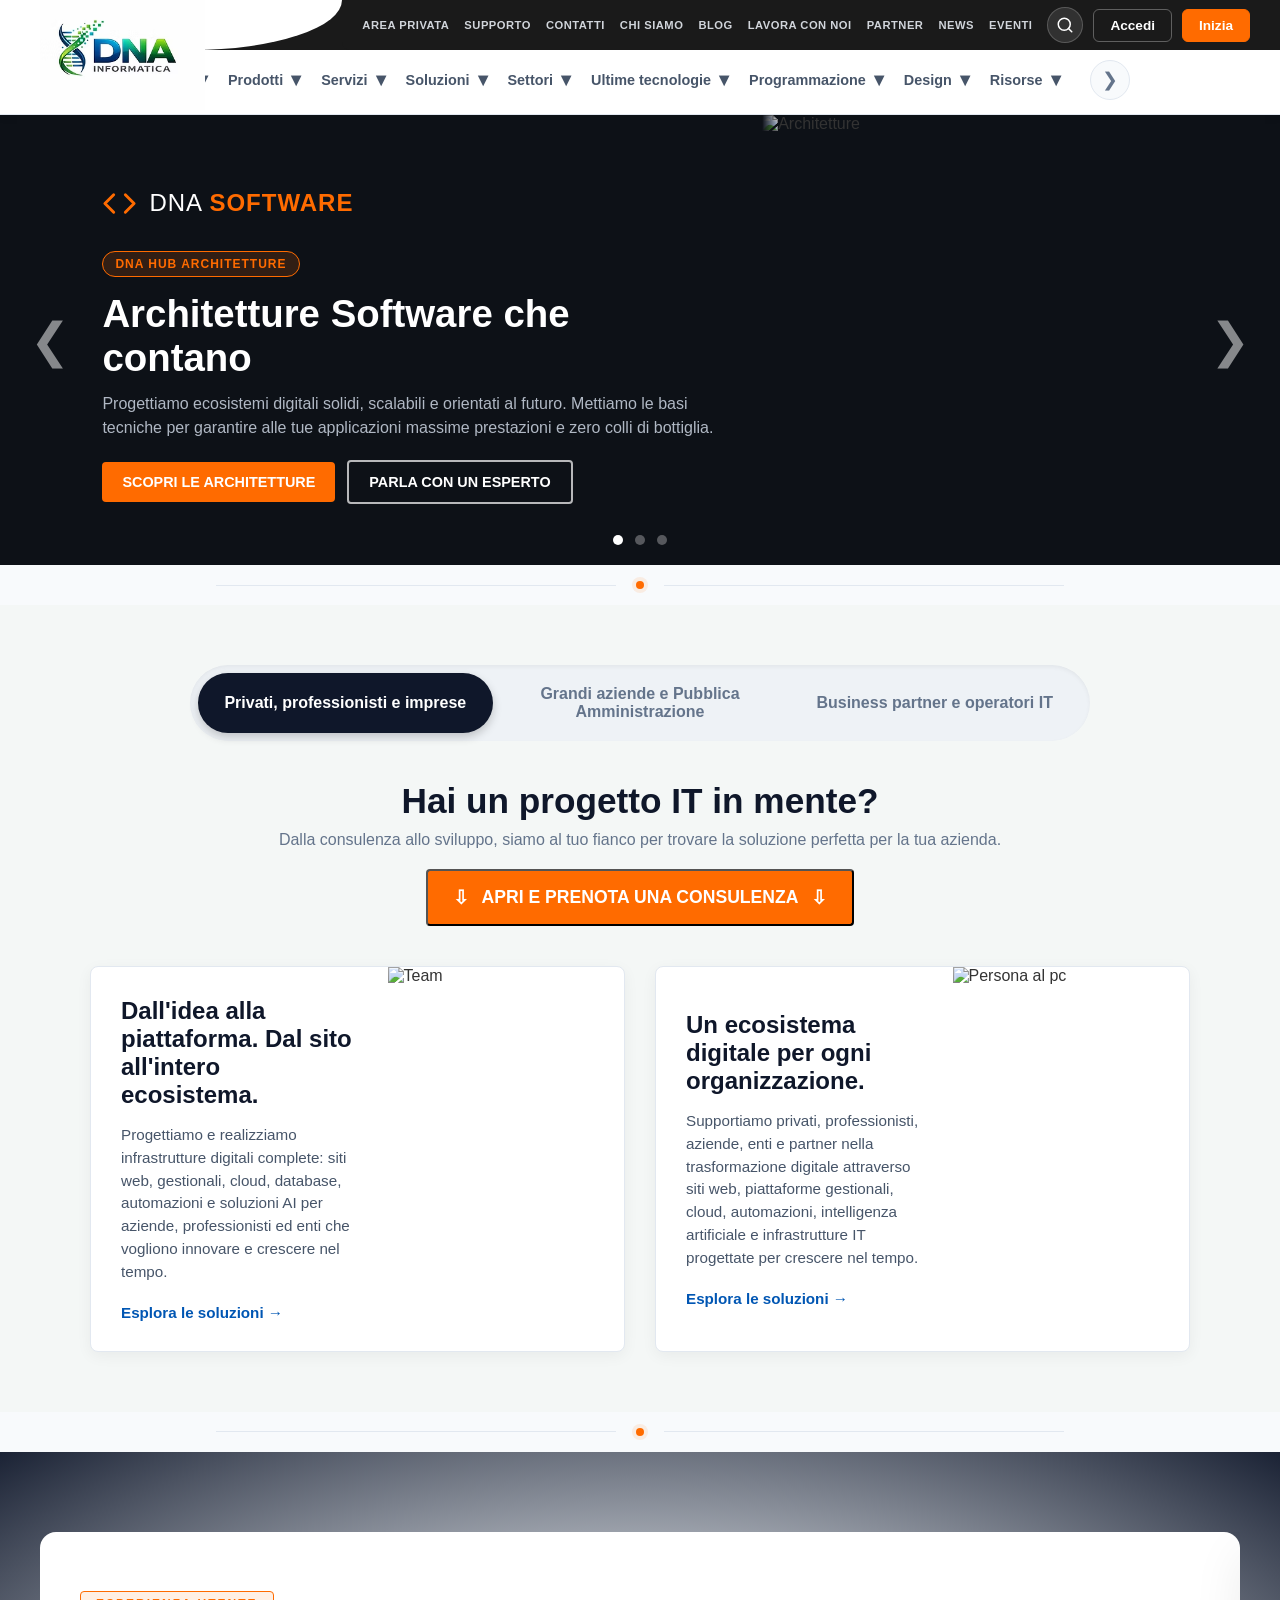
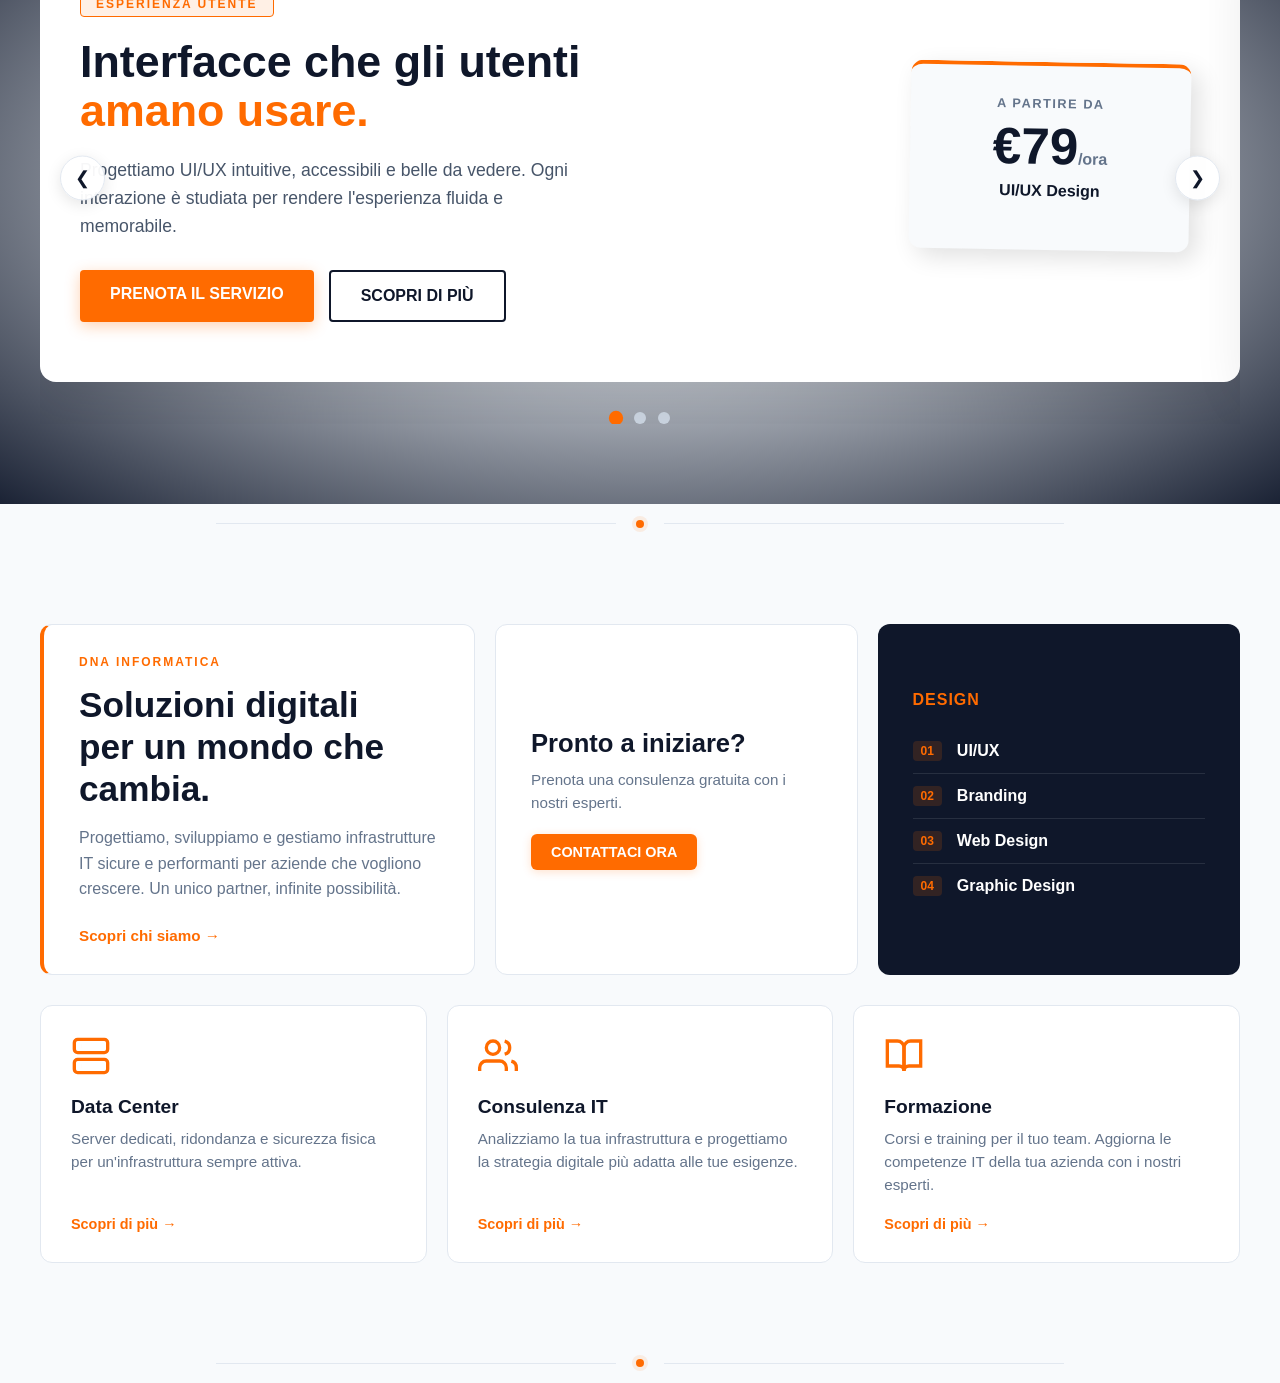
==== index.html @ 9e6d24a2 "Banner slider responsive: layout desktop e mobile ottimizzati" ====
<!DOCTYPE html>
<html lang="it">
<head>
    <meta charset="UTF-8">
    <meta name="viewport" content="width=device-width, initial-scale=1.0">
    <title>DNA Informatica</title>
    <link rel="stylesheet" href="css/style.css?v=230">
<link rel="stylesheet" href="css/menu.css?v=230">
</head>
<body>

    <!-- Qui verrà inserito il menu da menu.html -->
    <div id="header-placeholder"></div>

    <!-- HERO SLIDER -->
    <section class="hero-slider">
        <div class="slide active">
            <div class="slide-content">
                <div class="slide-brand">
                    <svg class="brand-icon" viewBox="0 0 24 24" fill="none" stroke="currentColor" stroke-width="2" stroke-linecap="round" stroke-linejoin="round">
                        <polyline points="16 18 22 12 16 6"></polyline>
                        <polyline points="8 6 2 12 8 18"></polyline>
                    </svg>
                    <span class="brand-text">DNA <strong>SOFTWARE</strong></span>
                </div>
                <span class="slide-badge">DNA Hub Architetture</span>
                <h2>Architetture Software che contano</h2>
                <p>Progettiamo ecosistemi digitali solidi, scalabili e orientati al futuro. Mettiamo le basi tecniche per garantire alle tue applicazioni massime prestazioni e zero colli di bottiglia.</p>
                <div class="hero-buttons">
                    <a href="#" class="btn-aruba">SCOPRI LE ARCHITETTURE</a>
                    <a href="#" class="btn-outline">PARLA CON UN ESPERTO</a>
                </div>
            </div>
            <div class="slide-image">
                <img src="https://cdn.pixabay.com/photo/2023/09/28/07/25/technology-8280864_1280.jpg" alt="Architetture">
            </div>
        </div>

        <div class="slide">
            <div class="slide-content">
                <div class="slide-brand">
                    <svg class="brand-icon" viewBox="0 0 24 24" fill="none" stroke="currentColor" stroke-width="2" stroke-linecap="round" stroke-linejoin="round">
                        <circle cx="12" cy="12" r="10"></circle>
                        <line x1="2" y1="12" x2="22" y2="12"></line>
                        <path d="M12 2a15.3 15.3 0 0 1 4 10 15.3 15.3 0 0 1-4 10 15.3 15.3 0 0 1-4-10 15.3 15.3 0 0 1 4-10z"></path>
                    </svg>
                    <span class="brand-text">DNA <strong>WEB</strong></span>
                </div>
                <span class="slide-badge">Piattaforme</span>
                <h2>Piattaforme che si distinguono</h2>
                <p>Non creiamo solo software, creiamo esperienze. Sviluppiamo piattaforme personalizzate, sicure e intuitive che si distinguono dalla concorrenza e accelerano il tuo business.</p>
                <div class="hero-buttons">
                    <a href="#" class="btn-aruba">SCOPRI LE PIATTAFORME</a>
                    <a href="#" class="btn-outline">PARLA CON UN ESPERTO</a>
                </div>
            </div>
            <div class="slide-image">
                <img src="https://www.ydeos.fr/wp-content/uploads/2026/03/Comprendre-sylae-et-ses-fonctionnalites-principales-1024x585.jpg" alt="Piattaforme">
            </div>
        </div>

        <div class="slide">
            <div class="slide-content">
                <div class="slide-brand">
                    <svg class="brand-icon" viewBox="0 0 24 24" fill="none" stroke="currentColor" stroke-width="2" stroke-linecap="round" stroke-linejoin="round">
                        <path d="M18 10h-1.26A8 8 0 1 0 9 20h9a5 5 0 0 0 0-10z"></path>
                    </svg>
                    <span class="brand-text">DNA <strong>CLOUD</strong></span>
                </div>
                <span class="slide-badge">Dashboard</span>
                <h2>Dashboard su Cloud</h2>
                <p>Prendi decisioni basate sui dati, non sulle sensazioni. Le nostre dashboard cloud ti offrono una visione in tempo reale, sicura e accessibile dei tuoi KPI da qualsiasi dispositivo.</p>
                <div class="hero-buttons">
                    <a href="#" class="btn-aruba">SCOPRI LE DASHBOARD</a>
                    <a href="#" class="btn-outline">PARLA CON UN ESPERTO</a>
                </div>
            </div>
            <div class="slide-image">
                <img src="https://img.lovepik.com/photo/60217/2480.jpg_wh860.jpg" alt="Dashboard">
            </div>
        </div>

        <button class="slider-arrow prev" onclick="cambiaSlide(-1)">&#10094;</button>
        <button class="slider-arrow next" onclick="cambiaSlide(1)">&#10095;</button>

        <div class="slider-dots">
            <span class="dot active" onclick="vaiASlide(0)"></span>
            <span class="dot" onclick="vaiASlide(1)"></span>
            <span class="dot" onclick="vaiASlide(2)"></span>
        </div>
    </section>


   <!-- SEZIONE BENTO GRID (Presentazione Servizi) -->
<div class="section-divider">
    <div class="divider-line"></div>
    <div class="divider-dot"></div>
    <div class="divider-line"></div>
</div>






    <!-- SEZIONE SERVIZI CON TAB -->
    <main class="services-section">
        <div class="container">
            <div class="tabs-container">
                <button class="tab-btn" onclick="apriTab(0)">Privati, professionisti e imprese</button>
                <button class="tab-btn" onclick="apriTab(1)">Grandi aziende e Pubblica Amministrazione</button>
                <button class="tab-btn" onclick="apriTab(2)">Business partner e operatori IT</button>
            </div>

            <div class="tabs-content">
                <!-- TAB 1 -->
                <div class="tab-pane layout-1">
                    <div class="booking-trigger-container">
                        <h2>Hai un progetto IT in mente?</h2>
                        <p>Dalla consulenza allo sviluppo, siamo al tuo fianco per trovare la soluzione perfetta per la tua azienda.</p>
                        <button class="btn-orange btn-open-booking animate-arrows" onclick="toggleFormPrenotazione()">
                            <span class="arrow-down">&#8681;</span>
                            APRI E PRENOTA UNA CONSULENZA
                            <span class="arrow-down">&#8681;</span>
                        </button>
                    </div>

                    <div class="booking-wrapper" id="bookingFormContainer">
                        <div class="booking-container">
                            <div class="booking-header">
                                <h2>Prenota una consulenza</h2>
                                <p>Compila i campi per fissare un appuntamento.</p>
                            </div>
                            <form class="booking-form" onsubmit="event.preventDefault(); alert('Richiesta inviata!'); toggleFormPrenotazione();">
                                <div class="form-row">
                                    <div class="form-group">
                                        <label for="nome">Nome e Cognome</label>
                                        <input type="text" id="nome" placeholder="Mario Rossi" required>
                                    </div>
                                    <div class="form-group">
                                        <label for="email">Email</label>
                                        <input type="email" id="email" placeholder="mario@email.com" required>
                                    </div>
                                </div>
                                <div class="form-row">
                                    <div class="form-group">
                                        <label for="telefono">Telefono</label>
                                        <input type="tel" id="telefono" placeholder="+39 123 456 7890" required>
                                    </div>
                                    <div class="form-group">
                                        <label for="servizio">Tipo di Servizio</label>
                                        <select id="servizio" required>
                                            <option value="" disabled selected>Scegli un servizio...</option>
                                            <option value="consulenza">Consulenza Generale</option>
                                            <option value="software">Sviluppo Software</option>
                                            <option value="cloud">Soluzioni Cloud</option>
                                            <option value="web">Sito Web / E-commerce</option>
                                        </select>
                                    </div>
                                </div>
                                <div class="form-row">
                                    <div class="form-group">
                                        <label for="data">Data Preferita</label>
                                        <input type="date" id="data" required>
                                    </div>
                                    <div class="form-group">
                                        <label for="ora">Ora Preferita</label>
                                        <input type="time" id="ora" required>
                                    </div>
                                </div>
                                <div class="form-actions">
                                    <button type="submit" class="btn-search btn-submit">INVIA RICHIESTA</button>
                                </div>
                            </form>
                        </div>
                    </div>

                    <div class="grid-2-cols mt-40">
                        <div class="horizontal-card">
                            <div class="hc-text">
                                <h3>Dall'idea alla piattaforma. Dal sito all'intero ecosistema.</h3>
                                <p>Progettiamo e realizziamo infrastrutture digitali complete: siti web, gestionali, cloud, database, automazioni e soluzioni AI per aziende, professionisti ed enti che vogliono innovare e crescere nel tempo.</p>
                                <a href="#" class="link-blue">Esplora le soluzioni &rarr;</a>
                            </div>
                            <div class="hc-image">
                                <img src="https://img.magnific.com/foto-premium/gruppo-di-persone-in-un-luogo-di-lavoro-seduti-su-scrivanie-e-che-lavorano-in-un-ufficio-moderno_272375-5232.jpg" alt="Team">
                            </div>
                        </div>
                        <div class="horizontal-card">
                            <div class="hc-text">
                                <h3>Un ecosistema digitale per ogni organizzazione.</h3>
                                <p>Supportiamo privati, professionisti, aziende, enti e partner nella trasformazione digitale attraverso siti web, piattaforme gestionali, cloud, automazioni, intelligenza artificiale e infrastrutture IT progettate per crescere nel tempo.</p>
                                <a href="#" class="link-blue">Esplora le soluzioni &rarr;</a>
                            </div>
                            <div class="hc-image">
                                <img src="https://www.stampli.com/wp-content/uploads/2017/03/Improving-Accounts-Payable-%E2%80%98AP%E2%80%99preciation.png" alt="Persona al pc">
                            </div>
                        </div>
                    </div>
                </div>

                <!-- TAB 2 -->
                <div class="tab-pane layout-2">
                    <div class="layout-header">
                        <div>
                            <div class="header-title-with-icon">
                                <svg class="header-svg-icon" viewBox="0 0 24 24" fill="none" stroke="currentColor" stroke-width="2" stroke-linecap="round" stroke-linejoin="round">
                                    <path d="M12 2L2 7l10 5 10-5-10-5zM2 17l10 5 10-5M2 12l10 5 10-5"/>
                                </svg>
                                <h2>DNA Enterprise</h2>
                            </div>
                            <p>Affianchiamo aziende e Pubblica Amministrazione nella Architettura di progetti IT complessi.</p>
                        </div>
                        <a href="#" class="btn-orange">SCOPRI LE NOSTRE SOLUZIONI</a>
                    </div>
                    <div class="grid-3-cols">
                        <div class="white-card">
                            <div class="card-title-wrapper">
                                <svg class="card-svg-icon" viewBox="0 0 24 24" fill="none" stroke="currentColor" stroke-width="2" stroke-linecap="round" stroke-linejoin="round">
                                    <path d="M18 10h-1.26A8 8 0 1 0 9 20h9a5 5 0 0 0 0-10z"></path>
                                </svg>
                                <h3>DNA Cloud</h3>
                            </div>
                            <p>Personalizza la tua infrastruttura IT con le <strong>Architetture in cloud</strong>.</p>
                            <a href="#" class="link-blue">Scopri Cloud Enterprise &rarr;</a>
                        </div>
                        <div class="white-card">
                            <div class="card-title-wrapper">
                                <svg class="card-svg-icon" viewBox="0 0 24 24" fill="none" stroke="currentColor" stroke-width="2" stroke-linecap="round" stroke-linejoin="round">
                                    <rect x="2" y="2" width="20" height="8" rx="2" ry="2"></rect>
                                    <rect x="2" y="14" width="20" height="8" rx="2" ry="2"></rect>
                                    <line x1="6" y1="6" x2="6.01" y2="6"></line>
                                    <line x1="6" y1="18" x2="6.01" y2="18"></line>
                                </svg>
                                <h3>DNA Infrastrutture</h3>
                            </div>
                            <p>Scegli le professionalità nella gestione dell'<strong>infrastruttura IT</strong>.</p>
                            <a href="#" class="link-blue">Esplora le infrastrutture &rarr;</a>
                        </div>
                        <div class="white-card">
                            <div class="card-title-wrapper">
                                <svg class="card-svg-icon" viewBox="0 0 24 24" fill="none" stroke="currentColor" stroke-width="2" stroke-linecap="round" stroke-linejoin="round">
                                    <circle cx="12" cy="12" r="3"></circle>
                                    <path d="M19.4 15a1.65 1.65 0 0 0 .33 1.82l.06.06a2 2 0 0 1 0 2.83 2 2 0 0 1-2.83 0l-.06-.06a1.65 1.65 0 0 0-1.82-.33 1.65 1.65 0 0 0-1 1.51V21a2 2 0 0 1-2 2 2 2 0 0 1-2-2v-.09A1.65 1.65 0 0 0 9 19.4a1.65 1.65 0 0 0-1.82.33l-.06.06a2 2 0 0 1-2.83 0 2 2 0 0 1 0-2.83l.06-.06a1.65 1.65 0 0 0 .33-1.82 1.65 1.65 0 0 0-1.51-1H3a2 2 0 0 1-2-2 2 2 0 0 1 2-2h.09A1.65 1.65 0 0 0 4.6 9a1.65 1.65 0 0 0-.33-1.82l-.06-.06a2 2 0 0 1 0-2.83 2 2 0 0 1 2.83 0l.06.06a1.65 1.65 0 0 0 1.82.33H9a1.65 1.65 0 0 0 1-1.51V3a2 2 0 0 1 2-2 2 2 0 0 1 2 2v.09a1.65 1.65 0 0 0 1 1.51 1.65 1.65 0 0 0 1.82-.33l.06-.06a2 2 0 0 1 2.83 0 2 2 0 0 1 0 2.83l-.06.06a1.65 1.65 0 0 0-.33 1.82V9a1.65 1.65 0 0 0 1.51 1H21a2 2 0 0 1 2 2 2 2 0 0 1-2 2h-.09a1.65 1.65 0 0 0-1.51 1z"></path>
                                </svg>
                                <h3>DNA Gestionali</h3>
                            </div>
                            <p>Digitalizzare l'azienda è più facile con i migliori <strong>Gestionali</strong>.</p>
                            <a href="#" class="link-blue">Inizia la digitalizzazione &rarr;</a>
                        </div>
                    </div>
                </div>

                <!-- TAB 3 -->
                <div class="tab-pane layout-3">
                    <div class="layout-header">
                        <div>
                            <div class="header-title-with-icon">
                                <svg class="header-svg-icon" viewBox="0 0 24 24" fill="none" stroke="currentColor" stroke-width="2" stroke-linecap="round" stroke-linejoin="round">
                                    <path d="M17 21v-2a4 4 0 0 0-4-4H5a4 4 0 0 0-4 4v2"></path>
                                    <circle cx="9" cy="7" r="4"></circle>
                                    <path d="M23 21v-2a4 4 0 0 0-3-3.87"></path>
                                    <path d="M16 3.13a4 4 0 0 1 0 7.75"></path>
                                </svg>
                                <h2>DNA Business</h2>
                            </div>
                            <p>Le soluzioni IT per rivenditori e professionisti del web.</p>
                        </div>
                        <a href="#" class="btn-orange">MAGGIORI DETTAGLI</a>
                    </div>
                    <div class="grid-2-cols">
                        <div class="white-card card-large-text">
                            <p>Il <strong>Programma Partner di DNA Business</strong> offre ad aziende e rivenditori una gamma completa di soluzioni IT e strumenti efficienti per la gestione di servizi di architetture enterprise, per clienti e collaboratori. Assicura inoltre un supporto personalizzato e dedicato e programmi di formazione professionali.</p>
                        </div>
                        <div class="white-card">
                            <p><strong>Sei alla ricerca di un Partner innovativo e affidabile per la gestione dei tuoi servizi di Architettura, per ogni esigenza?</strong></p>
                            <a href="#" class="btn-outline-blue">Scopri tutti i vantaggi</a>
                        </div>
                    </div>
                </div>
            </div>
        </div>
    </main>

   <!-- SEZIONE BENTO GRID (Presentazione Servizi) -->
<div class="section-divider">
    <div class="divider-line"></div>
    <div class="divider-dot"></div>
    <div class="divider-line"></div>
</div>









<!-- SEZIONE BANNER SLIDER (3 Slide - Design) -->
<section class="banner-slider-section">
    <div class="banner-slider-wrapper">
        
        <div class="banner-track" id="bannerTrack">
            
            <!-- Slide 1: UI/UX Design -->
            <div class="banner-slide">
                <div class="banner-slide-content">
                    <span class="banner-tag">ESPERIENZA UTENTE</span>
                    <h1>Interfacce che gli utenti<br><span>amano usare.</span></h1>
                    <p>Progettiamo UI/UX intuitive, accessibili e belle da vedere. Ogni interazione è studiata per rendere l'esperienza fluida e memorabile.</p>
                    <div class="banner-cta">
                        <a href="#" class="banner-btn-primary">PRENOTA IL SERVIZIO</a>
                        <a href="#" class="banner-btn-secondary">SCOPRI DI PIÙ</a>
                    </div>
                </div>
                <div class="banner-slide-price">
                    <span class="price-label">A PARTIRE DA</span>
                    <div class="price-value">€79<span>/ora</span></div>
                    <span class="price-note">UI/UX Design</span>
                </div>
            </div>

            <!-- Slide 2: Branding & Identità Visiva -->
            <div class="banner-slide">
                <div class="banner-slide-content">
                    <span class="banner-tag">IDENTITÀ VISIVA</span>
                    <h1>Un brand che si fa<br><span>riconoscere al primo sguardo.</span></h1>
                    <p>Logo, palette colori, tipografia e linee guida: costruiamo l'identità visiva del tuo marchio per renderlo unico e coerente su ogni canale.</p>
                    <div class="banner-cta">
                        <a href="#" class="banner-btn-primary">PRENOTA IL SERVIZIO</a>
                        <a href="#" class="banner-btn-secondary">SCOPRI DI PIÙ</a>
                    </div>
                </div>
                <div class="banner-slide-price">
                    <span class="price-label">A PARTIRE DA</span>
                    <div class="price-value">€499<span>/progetto</span></div>
                    <span class="price-note">Brand Identity</span>
                </div>
            </div>

            <!-- Slide 3: Design System -->
            <div class="banner-slide">
                <div class="banner-slide-content">
                    <span class="banner-tag">DESIGN SYSTEM</span>
                    <h1>Un sistema di design<br><span>scalabile e coerente.</span></h1>
                    <p>Componenti riutilizzabili, stile uniforme e linee guida chiare. Il nostro design system aiuta il tuo team a costruire interfacce coerenti in metà del tempo.</p>
                    <div class="banner-cta">
                        <a href="#" class="banner-btn-primary">PRENOTA IL SERVIZIO</a>
                        <a href="#" class="banner-btn-secondary">SCOPRI DI PIÙ</a>
                    </div>
                </div>
                <div class="banner-slide-price">
                    <span class="price-label">A PARTIRE DA</span>
                    <div class="price-value">€1.299<span>/progetto</span></div>
                    <span class="price-note">Design System</span>
                </div>
            </div>

        </div>

        <!-- Frecce -->
        <button class="banner-arrow prev" onclick="cambiaBannerSlide(-1)">&#10094;</button>
        <button class="banner-arrow next" onclick="cambiaBannerSlide(1)">&#10095;</button>

        <!-- Dots -->
        <div class="banner-dots">
            <span class="banner-dot active" onclick="vaiABannerSlide(0)"></span>
            <span class="banner-dot" onclick="vaiABannerSlide(1)"></span>
            <span class="banner-dot" onclick="vaiABannerSlide(2)"></span>
        </div>
    </div>
</section>

   <!-- SEZIONE BENTO GRID (Presentazione Servizi) -->
<div class="section-divider">
    <div class="divider-line"></div>
    <div class="divider-dot"></div>
    <div class="divider-line"></div>
</div>

<section class="bento-section">
    <div class="bento-container">
        
        <!-- Blocco 1: Titolo e descrizione -->
        <div class="bento-card bento-main">
            <span class="bento-tag">DNA Informatica</span>
            <h2>Soluzioni digitali<br>per un mondo che cambia.</h2>
            <p>Progettiamo, sviluppiamo e gestiamo infrastrutture IT sicure e performanti per aziende che vogliono crescere. Un unico partner, infinite possibilità.</p>
            <a href="#" class="bento-link">Scopri chi siamo &rarr;</a>
        </div>

        <!-- Blocco 2: CTA -->
        <div class="bento-card bento-cta">
            <h3>Pronto a iniziare?</h3>
            <p>Prenota una consulenza gratuita con i nostri esperti.</p>
            <a href="#" class="bento-btn">CONTATTACI ORA</a>
        </div>

               <!-- Blocco 3: Lista servizi -->
                <!-- Blocco 3: Lista servizi -->
        <div class="bento-card bento-services">
            <h4>Design</h4>
            <ul class="bento-list">
                <li><span>01</span> UI/UX</li>
                <li><span>02</span> Branding</li>
                <li><span>03</span> Web Design</li>
                <li><span>04</span> Graphic Design</li>
            </ul>
        </div>
        <!-- Blocco 4: Tre Card di Contenuto -->
        <div class="bento-stats-grid">
            
            <!-- Card 1: Data Center -->
            <div class="stat-card">
                <div class="content-icon">
                    <svg viewBox="0 0 24 24" fill="none" stroke="currentColor" stroke-width="2">
                        <rect x="2" y="2" width="20" height="8" rx="2" ry="2"></rect>
                        <rect x="2" y="14" width="20" height="8" rx="2" ry="2"></rect>
                        <line x1="6" y1="6" x2="6.01" y2="6"></line>
                        <line x1="6" y1="18" x2="6.01" y2="18"></line>
                    </svg>
                </div>
                <h3>Data Center</h3>
                <p>Server dedicati, ridondanza e sicurezza fisica per un'infrastruttura sempre attiva.</p>
                <a href="#" class="content-link">Scopri di più &rarr;</a>
            </div>

            <!-- Card 2: Consulenza IT -->
            <div class="stat-card">
                <div class="content-icon">
                    <svg viewBox="0 0 24 24" fill="none" stroke="currentColor" stroke-width="2">
                        <path d="M17 21v-2a4 4 0 0 0-4-4H5a4 4 0 0 0-4 4v2"></path>
                        <circle cx="9" cy="7" r="4"></circle>
                        <path d="M23 21v-2a4 4 0 0 0-3-3.87"></path>
                        <path d="M16 3.13a4 4 0 0 1 0 7.75"></path>
                    </svg>
                </div>
                <h3>Consulenza IT</h3>
                <p>Analizziamo la tua infrastruttura e progettiamo la strategia digitale più adatta alle tue esigenze.</p>
                <a href="#" class="content-link">Scopri di più &rarr;</a>
            </div>

            <!-- Card 3: Formazione -->
            <div class="stat-card">
                <div class="content-icon">
                    <svg viewBox="0 0 24 24" fill="none" stroke="currentColor" stroke-width="2">
                        <path d="M2 3h6a4 4 0 0 1 4 4v14a3 3 0 0 0-3-3H2z"></path>
                        <path d="M22 3h-6a4 4 0 0 0-4 4v14a3 3 0 0 1 3-3h7z"></path>
                    </svg>
                </div>
                <h3>Formazione</h3>
                <p>Corsi e training per il tuo team. Aggiorna le competenze IT della tua azienda con i nostri esperti.</p>
                <a href="#" class="content-link">Scopri di più &rarr;</a>
            </div>

        </div>

    </div>
</section>

   <!-- SEZIONE BENTO GRID (Presentazione Servizi) -->
<div class="section-divider">
    <div class="divider-line"></div>
    <div class="divider-dot"></div>
    <div class="divider-line"></div>
</div>


































































































    
    <!-- ... fine del contenuto ... -->

<script src="js/menu.js?v=230"></script>
<script src="js/app.js?v=230"></script>

</body>
</html>
---- css/style.css ----
/* =========================================
   RESET E BASE
   ========================================= */
* {
    margin: 0;
    padding: 0;
    box-sizing: border-box;
}

body {
    font-family: Arial, Helvetica, sans-serif;
    background-color: #f8fafc;
    color: #333;
}

/* =========================================
   HEADER
   ========================================= */
.header {
    display: flex;
    flex-direction: column;
    background-color: #ffffff;
    border-bottom: 1px solid #e2e8f0;
    box-shadow: 0 2px 10px rgba(0,0,0,0.05);
    position: relative;
    z-index: 100;
}

/* =========================================
   HERO SLIDER
   ========================================= */
.hero-slider {
    position: relative;
    height: 450px;
    width: 100%;
    overflow: hidden;
    background-color: #0d1117;
}

.slide {
    position: absolute;
    top: 0; left: 0;
    width: 100%; height: 100%;
    opacity: 0; visibility: hidden;
    transition: opacity 0.8s ease-in-out, visibility 0.8s;
    display: flex; align-items: center; z-index: 1;
}

.slide.active { opacity: 1; visibility: visible; z-index: 2; }
.slide-content { flex: 1.2; padding-left: 8%; padding-right: 3%; z-index: 3; color: white; }

.slide-badge {
    display: inline-block;
    background-color: rgba(255, 107, 0, 0.15);
    color: #ff6b00;
    border: 1px solid #ff6b00;
    padding: 5px 12px;
    border-radius: 20px;
    font-size: 0.75rem;
    font-weight: bold;
    letter-spacing: 1px;
    text-transform: uppercase;
    margin-bottom: 15px;
    margin-top: 20px;
}

.slide-content h2 { font-size: 2.4rem; margin-bottom: 12px; line-height: 1.15; }
.slide-content p { font-size: 1rem; margin-bottom: 20px; color: #b0b8c4; line-height: 1.5; max-width: 650px; }
.slide-brand { display: flex; align-items: center; gap: 12px; margin-bottom: 10px; margin-top: 10px; }
.brand-icon { width: 35px; height: 35px; color: #ff6b00; flex-shrink: 0; }
.brand-text { font-size: 1.5rem; color: white; letter-spacing: 1px; text-transform: uppercase; }
.brand-text strong { font-weight: 800; color: #ff6b00; }
.hero-buttons { display: flex; flex-direction: row; flex-wrap: nowrap; gap: 12px; margin-top: 15px; align-items: center; }

.btn-aruba {
    display: inline-block; background-color: #ff6b00; color: white;
    padding: 12px 20px; font-size: 0.9rem; font-weight: bold;
    text-decoration: none; border-radius: 4px;
    transition: background-color 0.3s ease; white-space: nowrap;
}
.btn-aruba:hover { background-color: #e65c00; }

.btn-outline {
    display: inline-block; background-color: transparent; color: white;
    padding: 12px 20px; font-size: 0.9rem; font-weight: bold;
    text-decoration: none; border: 2px solid rgba(255, 255, 255, 0.7);
    border-radius: 4px; transition: all 0.3s ease; white-space: nowrap;
}
.btn-outline:hover { background-color: white; color: #0d1117; border-color: white; }

.slide-image { flex: 1; height: 100%; position: relative; overflow: hidden; }
.slide-image img {
    width: 100%; height: 100%; object-fit: cover;
    -webkit-mask-image: linear-gradient(to right, transparent 0%, black 20%);
    mask-image: linear-gradient(to right, transparent 0%, black 20%);
}

.slider-arrow {
    position: absolute; top: 50%; transform: translateY(-50%);
    background: transparent; color: white; border: none;
    font-size: 3rem; cursor: pointer; z-index: 10;
    opacity: 0.5; transition: opacity 0.3s; padding: 10px;
}
.slider-arrow:hover { opacity: 1; }
.slider-arrow.prev { left: 20px; }
.slider-arrow.next { right: 20px; }

.slider-dots { position: absolute; bottom: 20px; left: 50%; transform: translateX(-50%); z-index: 10; display: flex; gap: 12px; }
.dot { width: 10px; height: 10px; background-color: rgba(255, 255, 255, 0.3); border-radius: 50%; cursor: pointer; transition: background-color 0.3s; }
.dot.active { background-color: white; }

/* =========================================
   SERVIZI E TAB
   ========================================= */
.services-section { padding: 60px 20px; background-color: #f4f7f6; }
.container { max-width: 1100px; margin: 0 auto; }

.tabs-container {
    display: flex; justify-content: center; margin-bottom: 40px;
    background-color: #eef2f6; padding: 8px; border-radius: 50px;
    max-width: 900px; margin-left: auto; margin-right: auto;
    box-shadow: inset 0 2px 4px rgba(0,0,0,0.05);
}

.tab-btn {
    background-color: transparent; border: none;
    padding: 12px 24px; font-size: 1rem; color: #64748b;
    cursor: pointer; transition: all 0.3s ease; flex: 1;
    text-align: center; border-radius: 40px; font-weight: 600; font-family: inherit;
}
.tab-btn:hover { color: #0f172a; }
.tab-btn.active { background-color: #0f172a; color: #ffffff; box-shadow: 0 4px 10px rgba(0,0,0,0.2); }

.tabs-content { position: relative; min-height: 400px; }
.tab-pane { display: none !important; animation: fadeIn 0.4s ease-in-out; }
.tab-pane.active { display: block !important; }

@keyframes fadeIn { from { opacity: 0; transform: translateY(10px); } to { opacity: 1; transform: translateY(0); } }

.link-blue { color: #0056b3; text-decoration: none; font-weight: 600; font-size: 0.95rem; }
.link-blue:hover { text-decoration: underline; }

.btn-orange {
    display: inline-block; background-color: #ff6b00; color: white;
    padding: 12px 25px; text-decoration: none; font-weight: bold;
    border-radius: 4px; font-size: 0.9rem; transition: background 0.3s; white-space: nowrap;
}
.btn-orange:hover { background-color: #e65c00; }

.btn-outline-blue {
    display: inline-block; background-color: transparent; color: #0056b3;
    padding: 10px 20px; text-decoration: none; font-weight: bold;
    border: 2px solid #0056b3; border-radius: 4px; font-size: 0.9rem; transition: all 0.3s;
}
.btn-outline-blue:hover { background-color: #0056b3; color: white; }

/* FORM DI PRENOTAZIONE */
.booking-trigger-container { text-align: center; margin-bottom: 40px; padding: 0 10px; }
.booking-trigger-container h2 { font-size: 2.2rem; color: #0f172a; margin-bottom: 10px; }
.booking-trigger-container p { color: #64748b; margin-bottom: 20px; }

.btn-open-booking {
    display: inline-flex !important; align-items: center; justify-content: center;
    gap: 12px; padding: 15px 25px; font-size: 1.1rem; cursor: pointer;
    width: auto; max-width: 100%; box-sizing: border-box;
}

.btn-open-booking .arrow-down { color: #ffffff; font-size: 1.2rem; margin-left: 0; }
.animate-arrows .arrow-down { animation: bounceArrow 1s infinite !important; }
@keyframes bounceArrow { 0%, 100% { transform: translateY(0); } 50% { transform: translateY(6px); } }

.booking-wrapper { display: none; max-width: 800px; margin: 0 auto 40px auto; }
.booking-wrapper.show-form { display: block; animation: slideDown 0.4s ease-out forwards; }
@keyframes slideDown { from { opacity: 0; transform: translateY(-20px); } to { opacity: 1; transform: translateY(0); } }

.booking-container {
    background-color: #ffffff; padding: 40px; border-radius: 12px;
    box-shadow: 0 4px 20px rgba(0, 0, 0, 0.08); border: 1px solid #e2e8f0;
}

.booking-header { text-align: center; margin-bottom: 30px; }
.booking-header h2 { font-size: 1.8rem; color: #0f172a; margin-bottom: 10px; }
.booking-header p { color: #64748b; font-size: 0.95rem; }

.form-row { display: flex; gap: 20px; margin-bottom: 20px; }
.form-group { flex: 1; display: flex; flex-direction: column; }
.form-group label { font-size: 0.85rem; font-weight: 600; color: #334155; margin-bottom: 8px; }

.form-group input, .form-group select {
    padding: 12px 15px; border: 1px solid #cbd5e1; border-radius: 6px;
    font-size: 1rem; color: #1e293b; background-color: #f8fafc;
    transition: border-color 0.3s, box-shadow 0.3s; font-family: inherit;
}
.form-group input:focus, .form-group select:focus {
    outline: none; border-color: #ff6b00;
    box-shadow: 0 0 0 3px rgba(255, 107, 0, 0.1); background-color: #ffffff;
}

.form-actions { margin-top: 20px; text-align: center; }
.btn-submit {
    width: 100%; padding: 15px; font-size: 1.1rem; border-radius: 6px;
    background-color: #ff6b00; color: white; border: none;
    font-weight: bold; cursor: pointer; transition: background-color 0.3s;
}
.btn-submit:hover { background-color: #e65c00; }

/* CARD ORIZZONTALI E GRIGLIE */
.grid-2-cols { display: grid; grid-template-columns: 1fr 1fr; gap: 30px; }
.horizontal-card {
    display: flex; background: white; border-radius: 8px; overflow: hidden;
    box-shadow: 0 4px 15px rgba(0,0,0,0.05); border: 1px solid #e2e8f0;
}
.hc-text { padding: 30px; flex: 1; display: flex; flex-direction: column; justify-content: center; align-items: flex-start; }
.hc-text h3 { font-size: 1.5rem; color: #0f172a; margin-bottom: 15px; }
.hc-text p { color: #475569; line-height: 1.5; margin-bottom: 20px; font-size: 0.95rem; }
.hc-image { flex: 1; min-height: 250px; }
.hc-image img { width: 100%; height: 100%; object-fit: cover; }

.tab-pane.layout-2, .tab-pane.layout-3 { background-color: #f1f3f5; padding: 40px; border-radius: 8px; }
.layout-header { display: flex; justify-content: space-between; align-items: flex-start; margin-bottom: 40px; }
.layout-header h2 { font-size: 2.5rem; color: #0f172a; margin-bottom: 10px; }
.layout-header p { color: #475569; font-size: 1.1rem; max-width: 700px; }
.header-title-with-icon { display: flex; align-items: center; gap: 15px; margin-bottom: 10px; }
.header-svg-icon { width: 45px; height: 45px; color: #ff6b00; flex-shrink: 0; }
.header-title-with-icon h2 { margin: 0; font-size: 2.5rem; color: #0f172a; }

.grid-3-cols { display: grid; grid-template-columns: repeat(3, 1fr); gap: 20px; }
.white-card { background: white; padding: 30px; border-radius: 4px; box-shadow: 0 2px 10px rgba(0,0,0,0.03); display: flex; flex-direction: column; justify-content: space-between; }
.card-title-wrapper { display: flex; align-items: center; gap: 12px; margin-bottom: 15px; }
.card-svg-icon { width: 32px; height: 32px; color: #ff6b00; flex-shrink: 0; }
.card-title-wrapper h3 { margin-bottom: 0; font-size: 1.5rem; color: #0f172a; }
.white-card p { color: #333; line-height: 1.5; margin-bottom: 25px; font-size: 1rem; }
.card-large-text p { font-size: 1.05rem; }

/* =========================================
   DIVISORE ORIZZONTALE
   ========================================= */
.section-divider {
    display: flex; align-items: center; justify-content: center;
    max-width: 1200px; margin: 0 auto; padding: 0 20px;
    height: 40px; position: relative; z-index: 10;
}
.divider-line { flex: 1; height: 1px; background-color: #e2e8f0; max-width: 400px; }
.divider-dot {
    width: 8px; height: 8px; background-color: #ff6b00;
    border-radius: 50%; margin: 0 20px;
    box-shadow: 0 0 0 4px rgba(255, 107, 0, 0.1); flex-shrink: 0;
}

/* =========================================
   BANNER SLIDER (3 Slide)
   ========================================= */
/* =========================================
   BANNER SLIDER (Sfondo con Contorni Bruciati)
   ========================================= */
.banner-slider-section {
    width: 100%;
    padding: 100px 20px 150px 20px;
    position: relative;
    background-color: #f8fafc;
    overflow: hidden;
    
    /* L'IMMAGINE DI SFONDO */
    background-image: url('https://geeksforgrowth.com/wp-content/uploads/2024/04/5aa5133f-2770-4471-9998-0831c7ccfb4a.webp');
    background-size: cover;
    background-position: center;
    background-repeat: no-repeat;
}

/* EFFETTO BORDI BRUCIATI (Vignettatura ai lati) */
.banner-slider-section::before {
    content: '';
    position: absolute;
    top: 0; left: 0; right: 0; bottom: 0;
    pointer-events: none;
    z-index: 1;
    
    /* Gradiente radiale: centro trasparente, bordi neri */
    background: radial-gradient(
        ellipse at center, 
        rgba(15, 23, 42, 0.1) 30%,   /* Leggero velo al centro */
        rgba(15, 23, 42, 0.7) 80%,   /* Scuro verso i bordi */
        rgba(15, 23, 42, 0.95) 100%  /* Quasi nero agli angoli */
    );
}

/* Assicuriamoci che il monitor stia sopra l'effetto bruciato */
.banner-slider-wrapper {
    position: relative;
    z-index: 2;
    /* ... il resto delle regole del monitor ... */
}

.banner-track {
    display: flex;
    transition: transform 0.6s cubic-bezier(0.25, 1, 0.5, 1);
    width: 100%;
}

.banner-slide {
    min-width: 100%;
    flex-shrink: 0;
    display: flex;
    align-items: center;
    justify-content: space-between;
    gap: 40px;
    background-color: #ffffff;
    border-radius: 16px;
    padding: 50px 60px;
    box-shadow: 0 20px 50px rgba(0, 0, 0, 0.08);
    box-sizing: border-box;
    position: relative;
    min-height: 450px;
}

.banner-slide-content { flex: 1.5; color: #0f172a; }

.banner-tag {
    display: inline-block;
    background-color: rgba(255, 107, 0, 0.1);
    color: #ff6b00; border: 1px solid #ff6b00;
    padding: 5px 15px; border-radius: 4px;
    font-size: 0.75rem; font-weight: 800;
    text-transform: uppercase; letter-spacing: 2px;
    margin-bottom: 20px;
}

.banner-slide-content h1 {
    font-size: 3rem; font-weight: 800;
    line-height: 1.1; margin-bottom: 20px;
}
.banner-slide-content h1 span { color: #ff6b00; }
.banner-slide-content p {
    font-size: 1.1rem; color: #475569;
    line-height: 1.6; margin-bottom: 30px;
}

.banner-cta { display: flex; gap: 15px; flex-wrap: wrap; }

.banner-btn-primary {
    display: inline-block; background-color: #ff6b00; color: #ffffff;
    padding: 15px 30px; font-weight: 700; text-decoration: none;
    border-radius: 4px; transition: all 0.3s;
    box-shadow: 0 4px 15px rgba(255, 107, 0, 0.3);
}
.banner-btn-primary:hover {
    background-color: #e65c00; transform: translateY(-2px);
    box-shadow: 0 8px 25px rgba(255, 107, 0, 0.4);
}

.banner-btn-secondary {
    display: inline-block; background-color: transparent; color: #0f172a;
    padding: 15px 30px; font-weight: 700; text-decoration: none;
    border-radius: 4px; border: 2px solid #0f172a; transition: all 0.3s;
}
.banner-btn-secondary:hover { background-color: #0f172a; color: #ffffff; }

.banner-slide-price {
    flex: 0 0 350px;
    background-color: #f8fafc;
    border-radius: 12px;
    padding: 40px;
    text-align: center;
    box-shadow: 10px 10px 30px rgba(0, 0, 0, 0.15);
    border-top: 4px solid #ff6b00;
    transform: rotate(1deg);
    transition: transform 0.3s;
}
.banner-slide-price:hover { transform: rotate(0deg) scale(1.02); }

.price-label {
    display: block; color: #64748b; font-size: 0.8rem;
    font-weight: 700; text-transform: uppercase;
    letter-spacing: 1.5px; margin-bottom: 10px;
}
.price-value {
    font-size: 4rem; font-weight: 900; color: #0f172a;
    line-height: 1; margin-bottom: 10px;
}
.price-value span { font-size: 1.2rem; color: #64748b; font-weight: 600; }
.price-note {
    display: block; color: #0f172a; font-weight: 700;
    font-size: 1rem; margin-bottom: 20px;
}

/* --- Frecce di Navigazione (Dentro la card) --- */
.banner-arrow {
    position: absolute;
    top: 50%;
    transform: translateY(-50%);
    background: rgba(255, 255, 255, 0.95);
    border: 1px solid #e2e8f0;
    color: #0f172a;
    width: 45px;
    height: 45px;
    border-radius: 50%;
    font-size: 1.1rem;
    cursor: pointer;
    z-index: 10;
    display: flex;
    align-items: center;
    justify-content: center;
    transition: all 0.3s;
    box-shadow: 0 4px 15px rgba(0, 0, 0, 0.1);
}

.banner-arrow:hover {
    background: #ff6b00;
    color: #ffffff;
    border-color: #ff6b00;
}

.banner-arrow.prev { left: 20px; }
.banner-arrow.next { right: 20px; }

.banner-dots {
    display: flex; justify-content: center;
    gap: 12px; margin-top: 30px;
}
.banner-dot {
    width: 12px; height: 12px; background-color: #cbd5e1;
    border-radius: 50%; cursor: pointer; transition: background-color 0.3s;
}
.banner-dot.active { background-color: #ff6b00; transform: scale(1.2); }

/* =========================================
   SEZIONE BENTO GRID
   ========================================= */
.bento-section { padding: 80px 20px; background-color: #f8fafc; }
.bento-container {
    display: grid; grid-template-columns: 1.2fr 1fr 1fr;
    grid-template-rows: auto; gap: 20px;
    max-width: 1200px; margin: 0 auto;
}

.bento-card {
    background-color: #ffffff; border: 1px solid #e2e8f0;
    border-radius: 12px; padding: 30px 35px;
    transition: all 0.3s ease; position: relative;
    overflow: hidden; min-height: 280px;
    display: flex; flex-direction: column; justify-content: center;
}
.bento-card:hover { border-color: #cbd5e1; box-shadow: 0 8px 30px rgba(0,0,0,0.05); }

.bento-main { grid-column: 1 / 2; grid-row: 1 / 2; border-left: 4px solid #ff6b00; }
.bento-tag {
    display: inline-block; color: #ff6b00; font-size: 0.75rem;
    font-weight: 700; text-transform: uppercase;
    letter-spacing: 2px; margin-bottom: 15px;
}
.bento-main h2 { font-size: 2.2rem; color: #0f172a; line-height: 1.2; margin-bottom: 15px; font-weight: 800; }
.bento-main p { font-size: 1rem; color: #64748b; line-height: 1.6; margin-bottom: 25px; }
.bento-link { color: #ff6b00; text-decoration: none; font-weight: 700; font-size: 0.95rem; display: flex; align-items: center; gap: 8px; }
.bento-link:hover { text-decoration: underline; }

.bento-cta {
    grid-column: 2 / 3; grid-row: 1 / 2;
    background-color: #ffffff; border: 1px solid #e2e8f0;
    display: flex; flex-direction: column; justify-content: center; align-items: flex-start;
}
.bento-cta h3 { font-size: 1.6rem; color: #0f172a; margin-bottom: 10px; font-weight: 800; line-height: 1.2; }
.bento-cta p { font-size: 0.95rem; color: #64748b; margin-bottom: 20px; line-height: 1.5; }
.bento-btn {
    display: inline-block; background-color: #ff6b00; color: #ffffff;
    padding: 10px 20px; text-decoration: none; font-weight: 700;
    font-size: 0.9rem; border-radius: 6px; transition: all 0.3s;
    box-shadow: 0 2px 10px rgba(255, 107, 0, 0.2);
}
.bento-btn:hover { background-color: #e65c00; transform: translateY(-2px); box-shadow: 0 4px 15px rgba(255, 107, 0, 0.3); }

.bento-services {
    grid-column: 3 / 4; grid-row: 1 / 2;
    background-color: #0f172a; color: #ffffff; border: none;
}
.bento-services h4 { font-size: 1rem; color: #ff6b00; margin-bottom: 20px; text-transform: uppercase; letter-spacing: 1px; font-weight: 700; }
.bento-list { list-style: none; padding: 0; margin: 0; }
.bento-list li {
    font-size: 1rem; font-weight: 600; padding: 12px 0;
    border-bottom: 1px solid rgba(255,255,255,0.1);
    display: flex; align-items: center; gap: 15px;
}
.bento-list li:last-child { border-bottom: none; }
.bento-list li span {
    font-size: 0.75rem; color: #ff6b00; font-weight: 800;
    background-color: rgba(255, 107, 0, 0.15);
    padding: 3px 8px; border-radius: 4px;
}

/* Blocco 4: Tre Card di Contenuto */
.bento-stats-grid {
    grid-column: 1 / 4; grid-row: 2 / 3;
    display: grid; grid-template-columns: repeat(3, 1fr);
    gap: 20px; margin-top: 10px;
}
.stat-card {
    background-color: #ffffff; border: 1px solid #e2e8f0;
    border-radius: 12px; padding: 30px;
    display: flex; flex-direction: column;
    transition: all 0.3s ease;
}
.stat-card:hover { border-color: #cbd5e1; box-shadow: 0 8px 30px rgba(0,0,0,0.05); transform: translateY(-3px); }
.content-icon { width: 40px; height: 40px; color: #ff6b00; margin-bottom: 20px; }
.content-icon svg { width: 100%; height: 100%; }
.stat-card h3 { font-size: 1.2rem; color: #0f172a; margin-bottom: 10px; font-weight: 700; }
.stat-card p { font-size: 0.95rem; color: #64748b; line-height: 1.5; margin-bottom: 20px; flex-grow: 1; }
.content-link { color: #ff6b00; text-decoration: none; font-weight: 700; font-size: 0.9rem; display: inline-flex; align-items: center; gap: 5px; }
.content-link:hover { text-decoration: underline; }

/* =========================================
   RESPONSIVE
   ========================================= */
@media (max-width: 1024px) {
    .grid-3-cols { grid-template-columns: 1fr 1fr; }
}

@media (max-width: 900px) {
    /* Hero */
    .hero-slider { height: auto; min-height: 0; overflow: hidden; }
    .slide { position: relative; display: none; flex-direction: column; justify-content: flex-start; height: auto; padding-bottom: 0; }
    .slide.active { display: flex; }
    .slide-content { flex: none; width: 100%; padding: 40px 20px 20px 20px; text-align: center; z-index: 5; background: linear-gradient(to bottom, #0d1117 60%, transparent 100%); }
    .slide-content h2 { font-size: 2rem; margin-bottom: 15px; }
    .slide-content p { margin: 0 auto 25px auto; max-width: 100%; font-size: 0.95rem; color: #e2e8f0; }
    .slide-badge { margin-top: 0; margin-bottom: 15px; }
    .hero-buttons { flex-direction: column; width: 100%; gap: 10px; }
    .btn-aruba, .btn-outline { width: 100%; text-align: center; padding: 12px; }
    .slide-image { width: 100%; height: 250px; flex: none; position: relative; }
    .slide-image img { width: 100%; height: 100%; object-fit: cover; -webkit-mask-image: linear-gradient(to top, transparent 0%, black 60%); mask-image: linear-gradient(to top, transparent 0%, black 60%); }
    .slider-arrow { display: none !important; }
    .slider-dots { position: absolute; bottom: 15px; left: 50%; transform: translateX(-50%); display: flex; gap: 12px; z-index: 10; }
    .dot { width: 12px; height: 12px; background-color: rgba(255, 255, 255, 0.5); }
    .dot.active { background-color: #ff6b00; }

    /* Servizi */
    .tabs-container { flex-direction: column; border-radius: 20px; padding: 10px; }
    .tab-btn { border-radius: 10px; margin-bottom: 5px; }
    .grid-2-cols { grid-template-columns: 1fr; }
    .horizontal-card { flex-direction: column; }
    .hc-image { min-height: 200px; }
    .layout-header { flex-direction: column; gap: 20px; align-items: flex-start; }
    .grid-3-cols { grid-template-columns: 1fr; }
    .tab-pane.layout-2, .tab-pane.layout-3 { padding: 20px; }
    .form-row { flex-direction: column; gap: 15px; }
    .booking-container { padding: 25px 20px; }
    .btn-open-booking {
        width: 100% !important; max-width: 100% !important;
        padding: 15px 5px; font-size: 0.9rem;
        white-space: normal; text-align: center;
        display: flex !important; justify-content: center;
    }
    .btn-open-booking .arrow-down { margin: 0 5px; font-size: 1rem; }

    /* Banner */
    .banner-slider-section { padding: 60px 20px; }
    .banner-slide { flex-direction: column; padding: 40px 25px; text-align: center; }
    .banner-slide-content h1 { font-size: 2.2rem; }
    .banner-slide-content p { font-size: 1rem; }
    .banner-cta { flex-direction: column; align-items: center; }
    .banner-btn-primary, .banner-btn-secondary { width: 100%; max-width: 300px; }
    .banner-slide-price { flex: none; width: 100%; max-width: 350px; transform: rotate(0deg); margin-top: 30px; }
    .banner-arrow { width: 40px; height: 40px; font-size: 1rem; }
    .banner-arrow.prev { left: 5px; }
    .banner-arrow.next { right: 5px; }

    /* Bento */
    .section-divider { padding: 0 40px; }
    .divider-line { max-width: 100%; }
    .bento-container { grid-template-columns: 1fr; grid-template-rows: auto; }
    .bento-main, .bento-cta, .bento-services { grid-column: 1 / 2; grid-row: auto; min-height: auto; padding: 25px; }
    .bento-main h2 { font-size: 1.8rem; }
    .bento-stats-grid { grid-template-columns: 1fr; grid-row: auto; }
    .stat-card { padding: 25px; }
}/* =========================================
   BANNER SLIDER (Correzione Layout)
   ========================================= */
.banner-slider-section {
    width: 100%;
    background-color: #f1f5f9;
    padding: 80px 20px;
    position: relative;
    overflow: hidden;
}

.banner-slider-wrapper {
    position: relative;
    max-width: 1200px;
    margin: 0 auto;
    overflow: hidden;
}

.banner-track {
    display: flex;
    transition: transform 0.6s cubic-bezier(0.25, 1, 0.5, 1);
    width: 100%;
}

.banner-slide {
    min-width: 100%;
    flex-shrink: 0;
    display: flex;
    align-items: center;
    justify-content: space-between;
    gap: 30px; /* Ridotto da 40px */
    background-color: #ffffff;
    border-radius: 16px;
    padding: 50px 40px; /* Ridotto padding laterale */
    box-shadow: 0 20px 50px rgba(0, 0, 0, 0.08);
    box-sizing: border-box;
    position: relative;
    min-height: 450px;
    /* IMPORTANTE: impedisce al contenuto di sbordare */
    overflow: hidden;
}

/* --- Lato Sinistro: Testi e CTA --- */
.banner-slide-content {
    flex: 1; /* Occupa lo spazio disponibile */
    min-width: 0; /* Permette al flex di restringersi */
    color: #0f172a;
}

.banner-slide-content h1 {
    font-size: 2.8rem; /* Leggermente più piccolo */
    font-weight: 800;
    line-height: 1.1;
    margin-bottom: 20px;
}

.banner-slide-content h1 span {
    color: #ff6b00;
}

.banner-slide-content p {
    font-size: 1.1rem;
    color: #475569;
    line-height: 1.6;
    margin-bottom: 30px;
    /* IMPORTANTE: limite larghezza per non far allungare troppo il testo */
    max-width: 500px;
}

/* --- Lato Destro: Box Prezzo --- */
.banner-slide-price {
    flex: 0 0 280px; /* Ridotto da 350px */
    max-width: 100%;
    background-color: #f8fafc;
    border-radius: 12px;
    padding: 30px 20px; /* Ridotto padding */
    text-align: center;
    box-shadow: 8px 8px 25px rgba(0, 0, 0, 0.12);
    border-top: 4px solid #ff6b00;
    transform: rotate(1deg);
    transition: transform 0.3s;
    /* IMPORTANTE: impedisce al box di sbordare */
    box-sizing: border-box;
    margin-right: 10px;
}

.banner-slide-price:hover {
    transform: rotate(0deg) scale(1.02);
}

.price-value {
    font-size: 3.2rem; /* Ridotto da 4rem */
    font-weight: 900;
    color: #0f172a;
    line-height: 1;
    margin-bottom: 10px;
}

.price-value span {
    font-size: 1rem;
    color: #64748b;
    font-weight: 600;

}
    

/* =========================================
   BANNER SLIDER - FIX MOBILE
   ========================================= */
@media (max-width: 900px) {
    .banner-slider-section { 
        padding: 40px 15px 80px 15px; 
    }
    
    .banner-slider-wrapper { 
        padding: 10px; 
        border-radius: 12px; 
    }
    
    .banner-arrow { 
        display: none !important; 
    }

    .banner-track { 
        min-height: auto; 
    }
    
    .banner-slide { 
        flex-direction: column; 
        padding: 25px 15px; 
        text-align: center; 
        gap: 20px; 
        min-height: auto; 
        width: 100%;
        box-sizing: border-box;
    }
    
    .banner-slide-content { 
        width: 100%; 
        max-width: 100%; 
        padding: 0; 
    }
    
    .banner-slide-content h1 { 
        font-size: 1.8rem; 
        line-height: 1.2; 
        margin-bottom: 15px; 
    }
    
    .banner-slide-content p { 
        font-size: 0.95rem; 
        line-height: 1.5; 
        margin-bottom: 20px; 
        max-width: 100%; 
    }
    
    .banner-cta { 
        flex-direction: column; 
        width: 100%; 
        gap: 10px; 
    }
    
    .banner-btn-primary, .banner-btn-secondary { 
        width: 100%; 
        max-width: 100%; 
        padding: 12px 15px; 
        font-size: 0.9rem; 
        text-align: center; 
        box-sizing: border-box; 
    }
    
    .banner-slide-price { 
        flex: none; 
        width: 100%; 
        max-width: 100%; 
        transform: rotate(0deg); 
        margin-top: 0; 
        padding: 20px; 
        box-sizing: border-box; 
    }
    
    .price-value { 
        font-size: 2.5rem; 
    }
    
    .price-value span { 
        font-size: 1rem; 
    }
    
    .banner-dots { 
        margin-top: 20px; 
    }
}
---- css/menu.css ----
/* =========================================
   MENU / HEADER - file separato
   ========================================= */

/* RIGA 1: LOGO (CON CURVA) + MENU NERO */
.header-top-row {
    display: flex;
    width: 100%;
    height: 50px;
    position: relative;
    background-color: #1a1a1a;
}

.header-top-left {
    width: 55%;
    background-color: #ffffff;
    display: flex;
    align-items: flex-start;
    justify-content: flex-start;
    padding: 0 20px 0 40px; 
    height: 100%;
    position: relative;
    z-index: 10;
    border-bottom-right-radius: 150px 100%; 
    clip-path: none; 
}

.logo-container {
    display: flex;
    align-items: flex-start;
    height: 100%;
    position: relative;
}

#mioLogo { 
    height: 110px; 
    width: auto;
    position: absolute;
    top: 0px; 
    left: 0;
    z-index: 20;
    object-fit: contain;
}

.header-top-right {
    flex: 1;
    background-color: #1a1a1a;
    display: flex;
    align-items: center;
    justify-content: flex-end;
    padding: 0 30px 0 20px;
    gap: 15px;
    position: relative;
    height: 100%;
    z-index: 1;
    margin-top: 0px;
    margin-bottom: 0px;
    border-radius: 8px 0 0 8px;
}

.top-nav {
    display: flex;
    align-items: center;
    gap: 15px;
}

.top-nav a {
    color: #d1d5db;
    text-decoration: none;
    font-size: 0.7rem;
    font-weight: 600;
    text-transform: uppercase;
    letter-spacing: 0.5px;
    transition: color 0.3s;
    white-space: nowrap;
}

.top-nav a:hover { color: #ffffff; }

.header-actions {
    display: flex;
    align-items: center;
    gap: 10px;
}

.icon-btn {
    background: rgba(255,255,255,0.1);
    border: 1px solid rgba(255,255,255,0.2);
    border-radius: 50%;
    width: 36px;
    height: 36px;
    display: flex;
    align-items: center;
    justify-content: center;
    cursor: pointer;
    transition: all 0.3s;
    color: #ffffff;
}

.icon-btn:hover {
    background: #ff6b00;
    border-color: #ff6b00;
}

.icon-btn svg { width: 18px; height: 18px; }

.btn-login {
    display: inline-block;
    padding: 8px 16px;
    font-size: 0.85rem;
    font-weight: 600;
    color: #ffffff;
    text-decoration: none;
    border: 1px solid rgba(255,255,255,0.3);
    border-radius: 6px;
    transition: all 0.3s;
    white-space: nowrap;
}

.btn-login:hover { background: rgba(255,255,255,0.1); }

.btn-start {
    display: inline-block;
    padding: 8px 16px;
    font-size: 0.85rem;
    font-weight: bold;
    color: white;
    text-decoration: none;
    background-color: #ff6b00;
    border: 1px solid #ff6b00;
    border-radius: 6px;
    transition: all 0.3s;
    white-space: nowrap;
}

.btn-start:hover { background-color: #e65c00; border-color: #e65c00; }

/* RIGA 2: Menu principale */
.header-bottom-row {
    width: 100%;
    background-color: #ffffff;
    padding: 0 20px 5px 20px;
    margin-top: 0;
}

.nav-wrapper {
    display: flex;
    align-items: center;
    justify-content: flex-end;
    max-width: 1100px;
    width: 100%;
    margin: 0 auto;
    position: relative;
    padding-right: 50px;
}

.main-nav {
    display: flex;
    gap: 20px;
    flex: 1;
    overflow-x: auto;
    white-space: nowrap;
    scroll-behavior: smooth;
    padding: 10px 0;
    scrollbar-width: none;
    -ms-overflow-style: none;
}
.main-nav::-webkit-scrollbar { display: none; }

.main-nav a {
    color: #475569;
    text-decoration: none;
    font-weight: 600;
    font-size: 0.9rem;
    transition: color 0.3s;
    padding: 8px 0;
    display: flex;
    align-items: center;
}
.main-nav a:hover { color: #ff6b00; }

.arrow-down {
    display: inline-block;
    font-size: 1.2rem;
    margin-left: 8px;
    color: #475569;
    transition: transform 0.3s ease, color 0.3s ease;
}

.nav-arrow {
    background: #f8fafc;
    border: 1px solid #e2e8f0;
    border-radius: 50%;
    width: 40px;
    height: 40px;
    display: flex;
    align-items: center;
    justify-content: center;
    font-size: 1.2rem;
    color: #64748b;
    cursor: pointer;
    transition: all 0.3s;
    flex-shrink: 0;
    margin: 0 10px;
}

.nav-arrow:hover {
    background: #ff6b00;
    color: white;
    border-color: #ff6b00;
    transform: scale(1.1);
}

/* =========================================
   MEGA MENU (DESKTOP)
   ========================================= */
.has-megamenu { position: relative; }

.megamenu {
    position: fixed;
    top: 130px;
    left: 50%;
    transform: translateX(-50%);
    width: 1150px;
    background: white;
    box-shadow: 0 15px 50px rgba(0,0,0,0.15);
    border: 1px solid #e2e8f0;
    border-radius: 12px;
    padding: 20px;
    opacity: 0;
    visibility: hidden;
    transition: all 0.3s ease;
    z-index: 9999;
}
.has-megamenu:hover .megamenu,
.has-megamenu.active .megamenu {
    opacity: 1;
    visibility: visible;
}

.has-megamenu:hover .arrow-down,
.has-megamenu.active .arrow-down {
    transform: rotate(180deg);
    color: #ff6b00;
}

.mega-header {
    padding-bottom: 20px;
    margin-bottom: 20px;
    border-bottom: 1px solid #e2e8f0;
}

.mega-header h3 { font-size: 1.3rem; color: #0f172a; margin-bottom: 5px; }
.mega-header p { font-size: 0.9rem; color: #64748b; margin: 0; }

.mega-content { display: flex; gap: 30px; align-items: stretch; }

.mega-links {
    flex: 2;
    display: grid;
    grid-template-columns: 1fr 1fr;
    gap: 15px;
}

.mega-link {
    display: flex;
    align-items: flex-start;
    gap: 15px;
    text-decoration: none;
    padding: 12px;
    border-radius: 8px;
    transition: background 0.2s;
}

.mega-link:hover { background: #f1f5f9; }

.mega-icon { width: 28px; height: 28px; color: #ff6b00; flex-shrink: 0; margin-top: 2px; }

.mega-link h4 {
    font-size: 1rem;
    color: #0f172a;
    margin: 0 0 8px 0;
    font-weight: 600;
    display: flex;
    align-items: center;
    gap: 8px;
}

.mega-link p { font-size: 0.85rem; color: #64748b; margin: 0; line-height: 1.4; }

.tag { font-size: 0.6rem; font-weight: bold; padding: 2px 6px; border-radius: 4px; text-transform: uppercase; letter-spacing: 0.5px; }
.tag-new { background-color: #e0f2fe; color: #0284c7; }
.tag-popular { background-color: #fee2e2; color: #dc2626; }
.tag-ai { background-color: #f3e8ff; color: #7c3aed; }

.mega-casestudy {
    flex: 1;
    background-color: #f8fafc;
    border: 1px solid #e2e8f0;
    border-left: 5px solid #ff6b00;
    border-radius: 10px;
    padding: 20px;
    display: flex;
    flex-direction: column;
    justify-content: flex-start;
    min-width: 280px;
    max-width: 320px;
    transition: transform 0.2s ease, box-shadow 0.2s ease;
}

.mega-casestudy:hover { transform: translateY(-3px); box-shadow: 0 10px 25px rgba(0,0,0,0.08); }

.cs-icon-wrapper { margin-bottom: 12px; }

.cs-icon {
    width: 32px !important;
    height: 32px !important;
    color: #ff6b00;
    background-color: rgba(255, 107, 0, 0.1);
    padding: 6px;
    border-radius: 8px;
    box-sizing: content-box;
}

.cs-badge {
    display: inline-block;
    background-color: #0f172a;
    color: white;
    font-size: 0.65rem;
    font-weight: bold;
    padding: 3px 10px;
    border-radius: 4px;
    letter-spacing: 1px;
    margin-bottom: 10px;
    align-self: flex-start;
}

.mega-casestudy h4 { font-size: 1.1rem; color: #0f172a; margin-bottom: 12px; line-height: 1.3; font-weight: 700; white-space: normal; }
.mega-casestudy p { font-size: 0.85rem; color: #475569; line-height: 1.5; margin-bottom: 15px; white-space: normal; word-wrap: break-word; overflow-wrap: break-word; }

.cs-link { font-size: 0.9rem; color: #ff6b00; text-decoration: none; font-weight: bold; margin-top: auto; }
.cs-link:hover { text-decoration: underline; }

.mega-footer {
    display: flex;
    justify-content: space-between;
    align-items: center;
    padding: 20px 0 0 0;
    margin-top: 20px;
    border-top: 1px solid #e2e8f0;
}

.mega-footer span { font-size: 0.95rem; color: #475569; }

.support-link { font-size: 0.95rem; color: #ff6b00; text-decoration: none; font-weight: bold; transition: color 0.2s; }
.support-link:hover { color: #e65c00; text-decoration: underline; }

/* =========================================
   MENU HAMBURGER (NASCOSTO SU DESKTOP)
   ========================================= */
.hamburger-btn {
    display: none;
}

/* =========================================
   RESPONSIVE MENU (MOBILE / TABLET)
   ========================================= */
@media (max-width: 900px) {
    .header-top-row {
        flex-direction: column;
        height: auto;
        background-color: #ffffff;
    }

    .header-top-left {
        width: 100%;
        height: 90px;
        padding: 10px 20px;
        justify-content: center;
        flex: 1 1 100%;
        border-radius: 0;
        clip-path: none;
        border-bottom-right-radius: 0;
    }

    #mioLogo {
        position: relative;
        top: 0;
        left: 0;
        height: auto;
        max-height: 100px;
        width: auto;
        object-fit: contain;
        margin: 0 auto;
    }

    /* --- SISTEMAZIONE FASCIA NERA MOBILE --- */
    .header-top-right {
        width: 100%;
        height: auto;
        margin-left: 0;
        border-radius: 0;
        padding: 10px 15px; /* Ridotto padding per renderlo compatto */
        display: flex;
        flex-direction: column; /* Mette menu e bottoni in colonna */
        justify-content: center;
        align-items: center;
        gap: 10px; /* Spazio tra menu e bottoni */
    }

    .top-nav {
        display: flex;
        flex-wrap: wrap; /* Permette ai link di andare a capo se serve */
        justify-content: center;
        align-items: center;
        gap: 8px 12px; /* Spazio orizzontale e verticale tra i link */
        width: 100%;
    }

    .top-nav a {
        font-size: 0.6rem; /* Font piccolo per far stare tutto */
        letter-spacing: 0; /* Rimuove lo spazio tra le lettere */
        line-height: 1.2;
    }

    .header-actions {
        display: flex;
        justify-content: center;
        align-items: center;
        width: 100%;
        gap: 10px;
        margin-top: 5px;
    }

    .btn-login, .btn-start {
        padding: 6px 12px; /* Bottoni più compatti */
        font-size: 0.75rem;
    }

    .icon-btn {
        width: 30px;
        height: 30px;
    }

    /* --- MENU BIANCO E HAMBURGER --- */
    .header-bottom-row {
        padding: 0;
        margin-top: 0;
        position: relative;
        z-index: 50;
        background-color: #ffffff;
    }

    .nav-wrapper {
        max-width: 100%;
        padding: 0;
        display: flex;
        flex-direction: column;
        align-items: flex-start;
        position: relative;
    }

    .nav-arrow {
        display: none !important;
    }

    .hamburger-btn {
        display: flex;
        flex-direction: column;
        justify-content: space-around;
        width: 28px;
        height: 22px;
        background: #ffffff;
        border: none;
        cursor: pointer;
        padding: 10px 20px;
        box-sizing: content-box;
        z-index: 20;
        margin: 0;
    }

    .hamburger-btn span {
        width: 100%;
        height: 3px;
        background-color: #0f172a;
        border-radius: 10px;
        transition: all 0.3s linear;
    }

    .main-nav {
        display: none;
        width: 100%;
        background-color: #ffffff;
        flex-direction: column;
        padding: 0;
        box-shadow: 0 10px 15px rgba(0,0,0,0.1);
        z-index: 15;
        position: relative;
    }

    .main-nav.open {
        display: flex;
    }

    .main-nav a {
        font-size: 1rem;
        padding: 15px 20px;
        width: 100%;
        border-bottom: 1px solid #f1f5f9;
        display: flex;
        justify-content: space-between;
        align-items: center;
    }

    .arrow-down {
        display: inline-block !important;
        font-size: 1rem;
        margin-left: 10px;
        transition: transform 0.3s ease;
        color: #ff6b00;
    }

    .has-megamenu.active .arrow-down {
        transform: rotate(180deg);
    }

    .megamenu {
        display: none !important;
        position: static !important;
        width: 100% !important;
        max-width: 100% !important;
        box-shadow: none !important;
        border: none !important;
        padding: 0 !important;
        background-color: #f8fafc !important;
        box-sizing: border-box;
        margin: 0;
        opacity: 1 !important;
        visibility: visible !important;
        transform: none !important;
    }

    .has-megamenu.active .megamenu {
        display: block !important;
    }

    .mega-header {
        display: none !important;
    }

    .mega-content {
        flex-direction: column;
        width: 100%;
        padding: 0;
    }

    .mega-links {
        display: flex !important;
        flex-direction: column !important;
        width: 100% !important;
        gap: 0 !important;
        grid-template-columns: 1fr !important;
    }

    .mega-link {
        width: 100% !important;
        padding: 15px 20px !important;
        border-bottom: 1px solid #e2e8f0 !important;
        background-color: #ffffff !important;
        box-sizing: border-box;
        display: flex !important;
        flex-direction: row !important;
        align-items: center !important;
        justify-content: flex-start !important;
        gap: 15px !important;
    }

    .mega-link:hover {
        background-color: #f1f5f9 !important;
    }

    .mega-icon {
        width: 24px !important;
        height: 24px !important;
        margin-top: 0 !important;
        flex-shrink: 0;
    }

    .mega-link h4 {
        font-size: 1rem !important;
        margin-bottom: 2px !important;
        display: block !important;
        text-align: left !important;
    }

    .mega-link p {
        font-size: 0.8rem !important;
        margin: 0 !important;
        text-align: left !important;
        line-height: 1.2 !important;
    }

    .mega-casestudy,
    .mega-footer {
        display: none !important;
    }
}
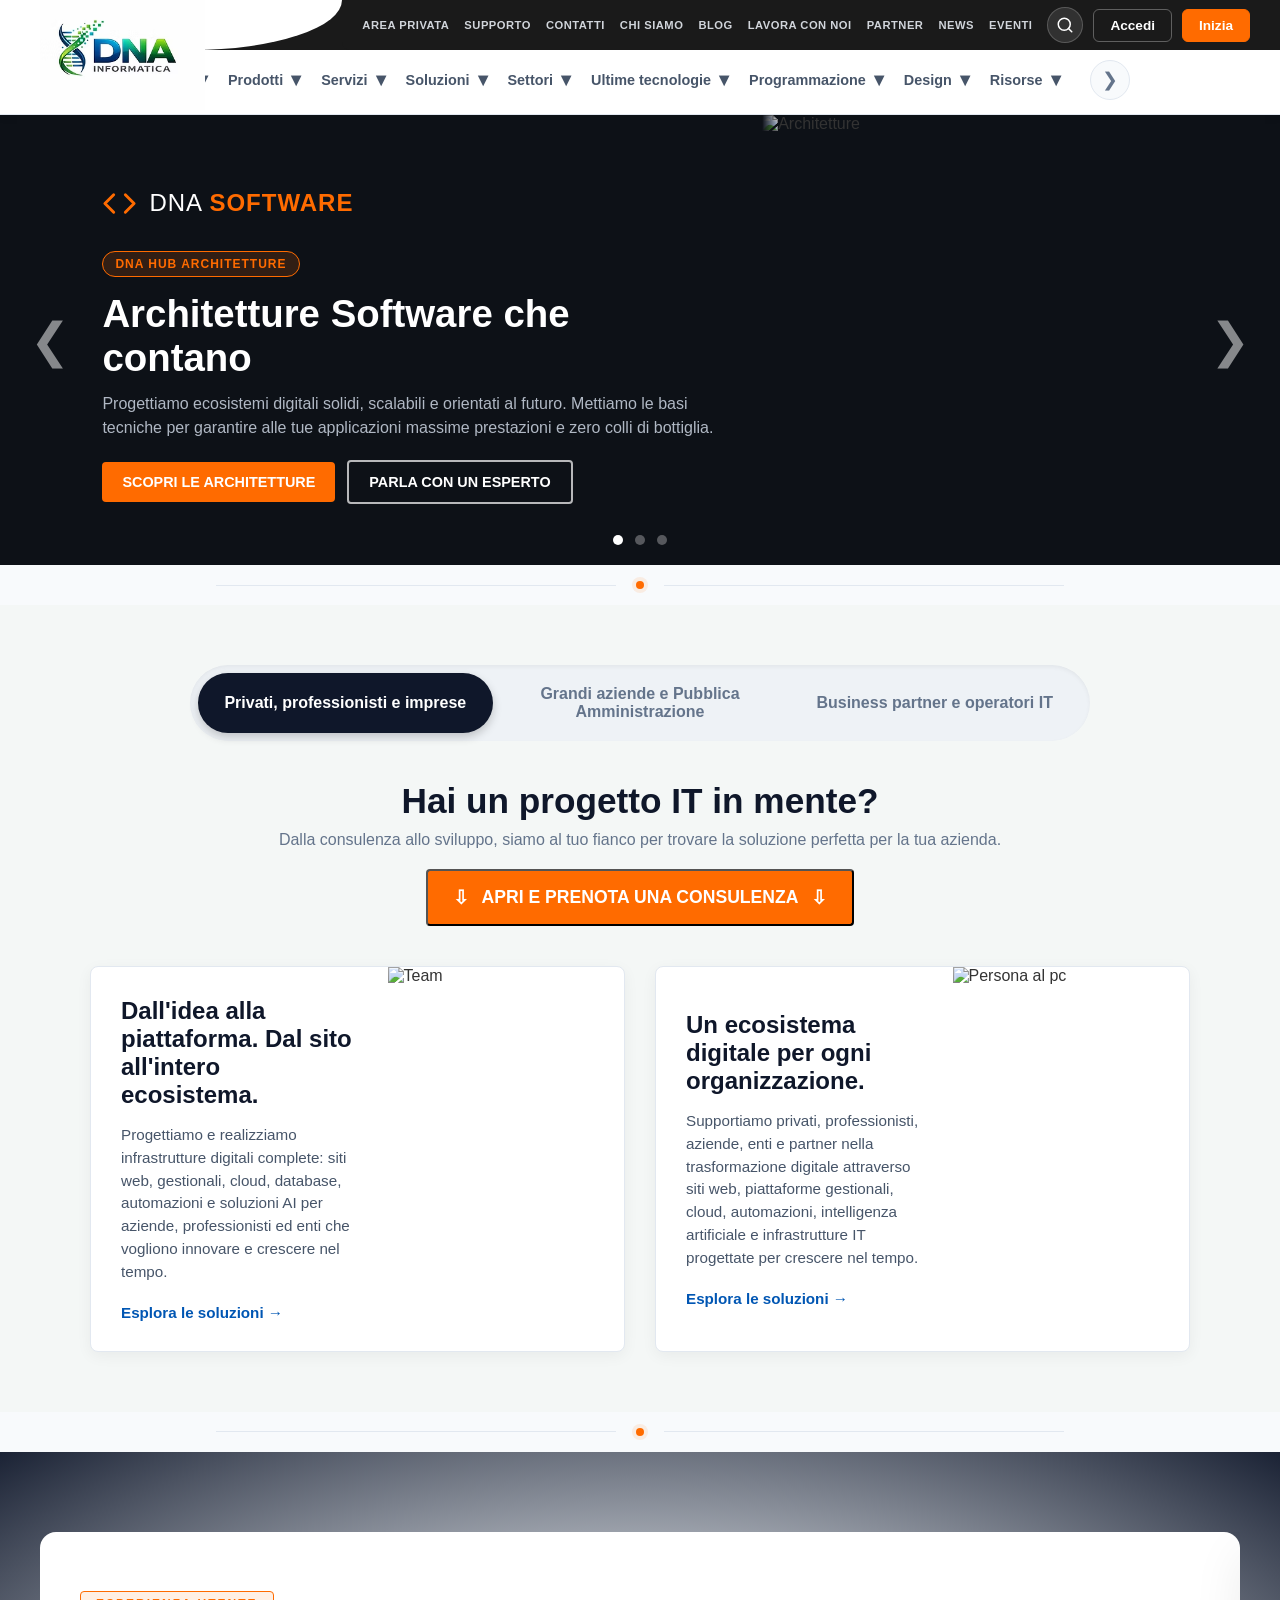
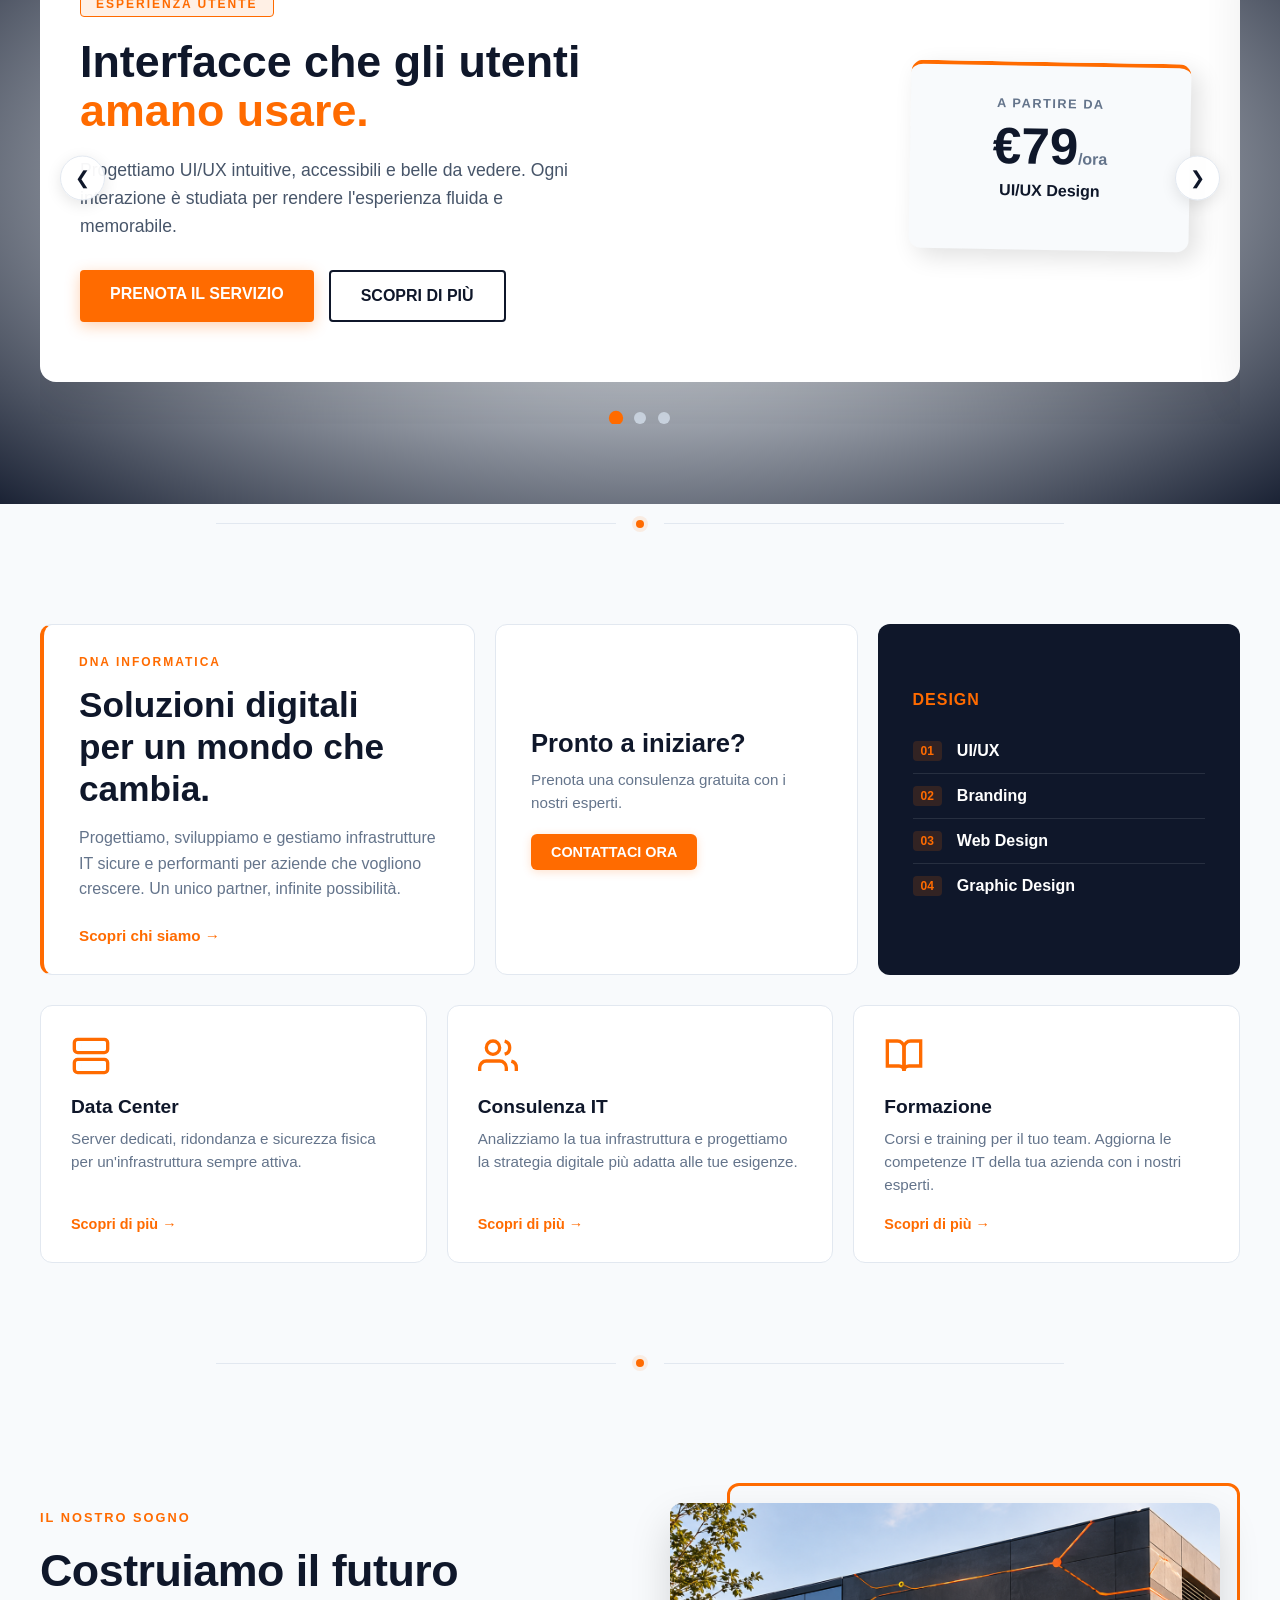
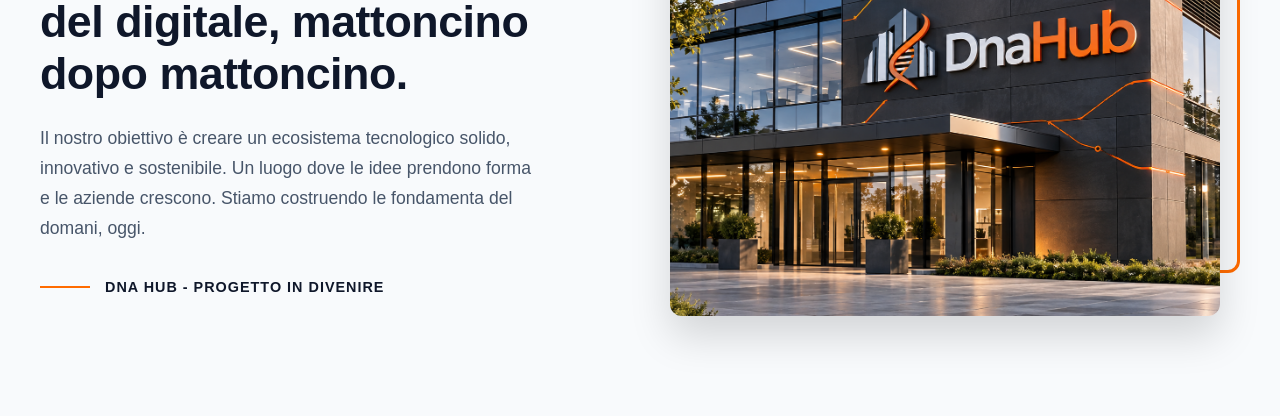
==== commit 49d12e67: "Aggiunta sezione Visione DNA Hub con immagine ufficio e layout responsive" ====
--- a/index.html
+++ b/index.html
@@ -519,39 +519,31 @@
 
 
 
-
-
-
-
-
-
-
-
-
-
-
-
-
-
-
-
-
-
-
-
-
-
-
-
-
-
-
-
-
-
-
-
-
+<!-- SEZIONE VISIONE / IL NOSTRO FUTURO -->
+<section class="vision-section">
+    <div class="vision-container">
+        
+        <!-- Colonna Sinistra: Testi -->
+        <div class="vision-content">
+            <span class="vision-tag">IL NOSTRO SOGNO</span>
+            <h2>Costruiamo il futuro<br>del digitale, mattoncino<br>dopo mattoncino.</h2>
+            <p>Il nostro obiettivo è creare un ecosistema tecnologico solido, innovativo e sostenibile. Un luogo dove le idee prendono forma e le aziende crescono. Stiamo costruendo le fondamenta del domani, oggi.</p>
+            
+            <div class="vision-signature">
+                <div class="vision-line"></div>
+                <span>DNA Hub - Progetto in divenire</span>
+            </div>
+        </div>
+
+        <!-- Colonna Destra: Immagine -->
+        <div class="vision-image-wrapper">
+            <img src="img/ufficio2.png" alt="DNA Hub - Il nostro futuro" class="vision-img">
+            <!-- Bordo decorativo arancione -->
+            <div class="vision-border"></div>
+        </div>
+
+    </div>
+</section>
 
 
 
@@ -567,7 +559,7 @@
     <!-- ... fine del contenuto ... -->
 
 <script src="js/menu.js?v=230"></script>
-<script src="js/app.js?v=230"></script>
+<script src="js/app.js?v=231"></script>
 
 </body>
 </html>
--- a/css/style.css
+++ b/css/style.css
@@ -787,4 +787,357 @@
 
 
 
-    +
+
+
+
+
+
+
+/* =========================================
+   SEZIONE VISIONE / IL NOSTRO FUTURO
+   ========================================= */
+.vision-section {
+    padding: 120px 20px;
+    background-color: #f8fafc;
+    overflow: hidden; /* Per contenere l'effetto bordo */
+}
+
+.vision-container {
+    max-width: 1200px;
+    margin: 0 auto;
+    display: grid;
+    grid-template-columns: 1fr 1.2fr; /* Testo un po' più stretto, immagine più grande */
+    gap: 60px;
+    align-items: center;
+}
+
+/* --- Colonna Sinistra: Testi --- */
+.vision-content {
+    position: relative;
+    z-index: 2;
+}
+
+.vision-tag {
+    display: inline-block;
+    color: #ff6b00;
+    font-size: 0.8rem;
+    font-weight: 800;
+    text-transform: uppercase;
+    letter-spacing: 2px;
+    margin-bottom: 20px;
+}
+
+.vision-content h2 {
+    font-size: 3rem;
+    color: #0f172a;
+    line-height: 1.15;
+    margin-bottom: 25px;
+    font-weight: 800;
+    letter-spacing: -0.5px;
+}
+
+.vision-content p {
+    font-size: 1.1rem;
+    color: #475569;
+    line-height: 1.7;
+    margin-bottom: 40px;
+    max-width: 500px;
+}
+
+/* Firma decorativa */
+.vision-signature {
+    display: flex;
+    align-items: center;
+    gap: 15px;
+}
+
+.vision-line {
+    width: 50px;
+    height: 2px;
+    background-color: #ff6b00;
+}
+
+.vision-signature span {
+    font-size: 0.9rem;
+    font-weight: 700;
+    color: #0f172a;
+    text-transform: uppercase;
+    letter-spacing: 1px;
+}
+
+/* --- Colonna Destra: Immagine --- */
+.vision-image-wrapper {
+    position: relative;
+    z-index: 1;
+    /* Aggiungiamo un po' di margine per far spazio al bordo decorativo */
+    padding: 20px 20px 0 0;
+}
+
+.vision-img {
+    width: 100%;
+    height: auto;
+    border-radius: 12px; /* Angoli arrotondati moderni */
+    box-shadow: 0 20px 50px rgba(0, 0, 0, 0.15); /* Ombra profonda per staccare dal fondo */
+    position: relative;
+    z-index: 2;
+    display: block;
+    object-fit: cover;
+    aspect-ratio: 4/3; /* Mantiene proporzioni pulite */
+}
+
+/* Effetto bordo arancione sfalsato (dietro l'immagine) */
+.vision-border {
+    position: absolute;
+    top: 0;
+    right: 0;
+    width: 90%;
+    height: 90%;
+    border: 3px solid #ff6b00;
+    border-radius: 12px;
+    z-index: 1;
+    transition: all 0.4s ease;
+}
+
+/* Al passaggio del mouse, il bordo si sposta leggermente */
+.vision-image-wrapper:hover .vision-border {
+    top: -10px;
+    right: -10px;
+}
+
+/* =========================================
+   RESPONSIVE MOBILE
+   ========================================= */
+@media (max-width: 900px) {
+    .vision-section {
+        padding: 80px 20px;
+    }
+
+    .vision-container {
+        grid-template-columns: 1fr; /* Una colonna su mobile */
+        gap: 50px;
+    }
+
+    /* Su mobile mettiamo l'immagine sopra il testo (o sotto, a piacere) */
+    .vision-content {
+        order: 2; /* Il testo va sotto l'immagine */
+    }
+    .vision-image-wrapper {
+        order: 1; /* L'immagine va sopra */
+        padding: 0 15px 0 0; /* Margini ridotti */
+    }
+
+    .vision-content h2 {
+        font-size: 2.2rem;
+    }
+
+    .vision-content p {
+        font-size: 1rem;
+    }
+
+    .vision-border {
+        /* Su mobile riduciamo l'effetto bordo per non farlo uscire dallo schermo */
+        width: 95%;
+        height: 95%;
+        top: -5px;
+        right: -5px;
+    }
+}/* =========================================
+   LOGO SOPRA IL TITOLO (Sezione Visione)
+   ========================================= */
+.vision-logo-top {
+    margin-bottom: 30px; /* Spazio tra il logo e il tag "IL NOSTRO SOGNO" */
+}
+
+.vision-logo-top img {
+    height: 24px; /* Altezza contenuta ma visibile */
+    width: auto;
+    object-fit: contain;
+    display: block;
+}/* Riga superiore: logo e tag affiancati */
+.vision-top-row {
+    display: flex;
+    align-items: center; /* Allinea verticalmente al centro */
+    gap: 20px; /* Spazio tra logo e scritta */
+    margin-bottom: 25px; /* Spazio sotto la riga, prima del titolo */
+}
+
+/* Il logo piccolo */
+.vision-mini-logo {
+    height: 180px; /* Dimensione contenuta per stare in riga */
+    width: auto;
+    object-fit: contain;
+    display: block;
+}
+
+/* Il tag "IL NOSTRO SOGNO" (rimane uguale, ma rimuoviamo il margine inferiore) */
+.vision-tag {
+    display: inline-block;
+    color: #ff6b00;
+    font-size: 0.8rem;
+    font-weight: 800;
+    text-transform: uppercase;
+    letter-spacing: 2px;
+    margin-bottom: 0; /* Importante: rimosso per stare in riga */
+    margin-top: 5px; /* Piccolo aggiustamento per centrarlo col logo */
+}
+
+
+
+
+
+
+
+
+
+
+
+/* =========================================
+   SEZIONE VISIONE (Layout Contenuto)
+   ========================================= */
+.vision-section {
+    padding: 100px 20px;
+    background-color: #f8fafc;
+    overflow: hidden;
+}
+
+.vision-container {
+    max-width: 1200px; /* Larghezza contenuta come le altre sezioni */
+    margin: 0 auto;
+    display: grid;
+    grid-template-columns: 1fr 1fr; /* Due colonne uguali */
+    gap: 60px;
+    align-items: center; /* Centra verticalmente */
+}
+
+/* --- Colonna Sinistra: Testi --- */
+.vision-content {
+    position: relative;
+    z-index: 2;
+}
+
+.vision-tag {
+    display: inline-block;
+    color: #ff6b00;
+    font-size: 0.8rem;
+    font-weight: 800;
+    text-transform: uppercase;
+    letter-spacing: 2px;
+    margin-bottom: 20px;
+}
+
+.vision-content h2 {
+    font-size: 2.8rem;
+    color: #0f172a;
+    line-height: 1.15;
+    margin-bottom: 25px;
+    font-weight: 800;
+}
+
+.vision-content p {
+    font-size: 1.1rem;
+    color: #475569;
+    line-height: 1.7;
+    margin-bottom: 35px;
+}
+
+.vision-signature {
+    display: flex;
+    align-items: center;
+    gap: 15px;
+}
+
+.vision-line {
+    width: 50px;
+    height: 2px;
+    background-color: #ff6b00;
+}
+
+.vision-signature span {
+    font-size: 0.9rem;
+    font-weight: 700;
+    color: #0f172a;
+    text-transform: uppercase;
+    letter-spacing: 1px;
+}
+
+/* --- Colonna Destra: Immagine --- */
+.vision-image-wrapper {
+    position: relative;
+    z-index: 1;
+    padding: 20px 20px 0 0; /* Spazio per il bordo arancione */
+    display: flex;
+    justify-content: center;
+    align-items: center;
+}
+
+.vision-img {
+    width: 100%;
+    max-height: 500px; /* Altezza massima per non farla esplodere */
+    object-fit: cover; /* Riempie lo spazio senza deformarsi */
+    border-radius: 12px;
+    box-shadow: 0 20px 40px rgba(0, 0, 0, 0.15);
+    position: relative;
+    z-index: 2;
+    display: block;
+}
+
+/* Effetto bordo arancione sfalsato */
+.vision-border {
+    position: absolute;
+    top: 0;
+    right: 0;
+    width: 90%;
+    height: 90%;
+    border: 3px solid #ff6b00;
+    border-radius: 12px;
+    z-index: 1;
+    transition: all 0.4s ease;
+}
+
+.vision-image-wrapper:hover .vision-border {
+    top: -10px;
+    right: -10px;
+}
+
+/* =========================================
+   RESPONSIVE MOBILE
+   ========================================= */
+@media (max-width: 900px) {
+    .vision-section {
+        padding: 60px 20px;
+    }
+
+    .vision-container {
+        grid-template-columns: 1fr; /* Una colonna su mobile */
+        gap: 40px;
+    }
+
+    /* Su mobile mettiamo l'immagine sopra il testo */
+    .vision-content {
+        order: 2;
+    }
+    .vision-image-wrapper {
+        order: 1;
+        padding: 10px;
+    }
+
+    .vision-content h2 {
+        font-size: 2rem;
+    }
+
+    .vision-content p {
+        font-size: 1rem;
+    }
+
+    .vision-img {
+        max-height: 300px; /* Più bassa su mobile */
+    }
+
+    .vision-border {
+        width: 95%;
+        height: 95%;
+        top: -5px;
+        right: -5px;
+    }
+}
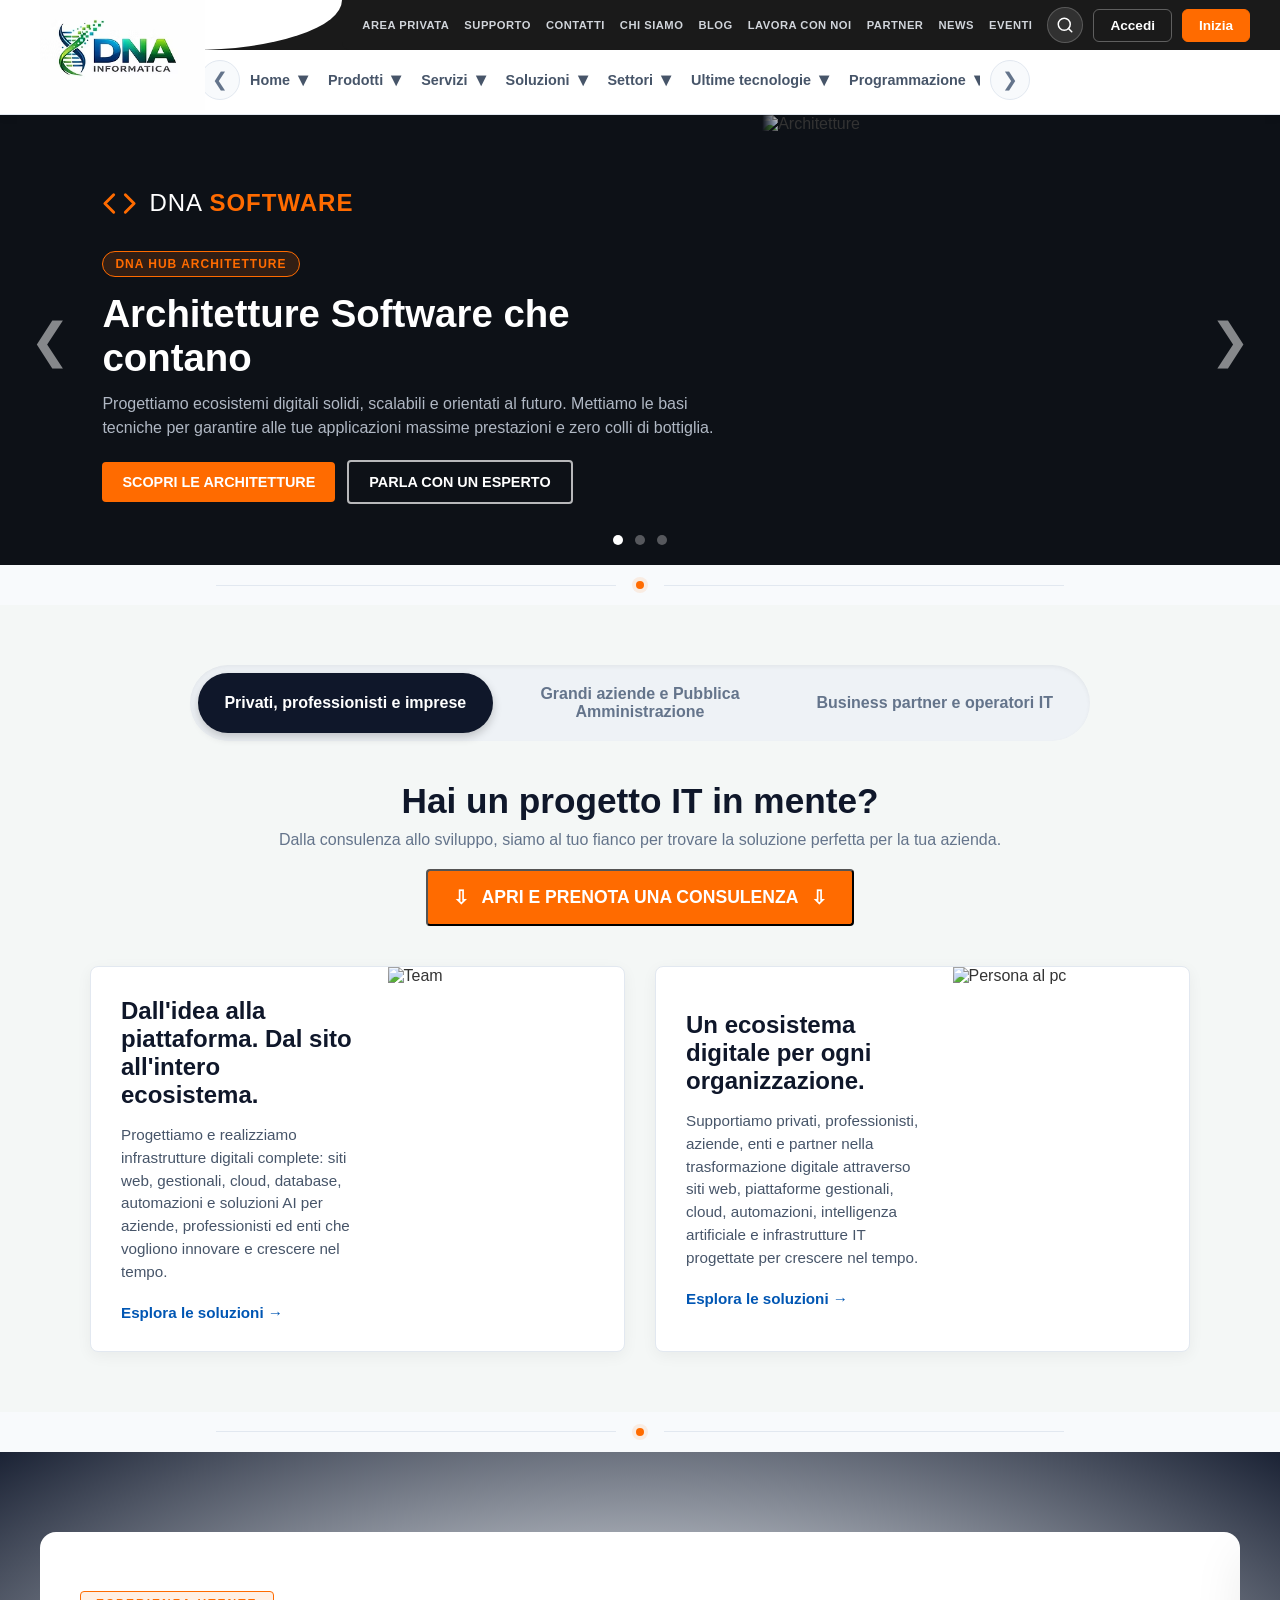
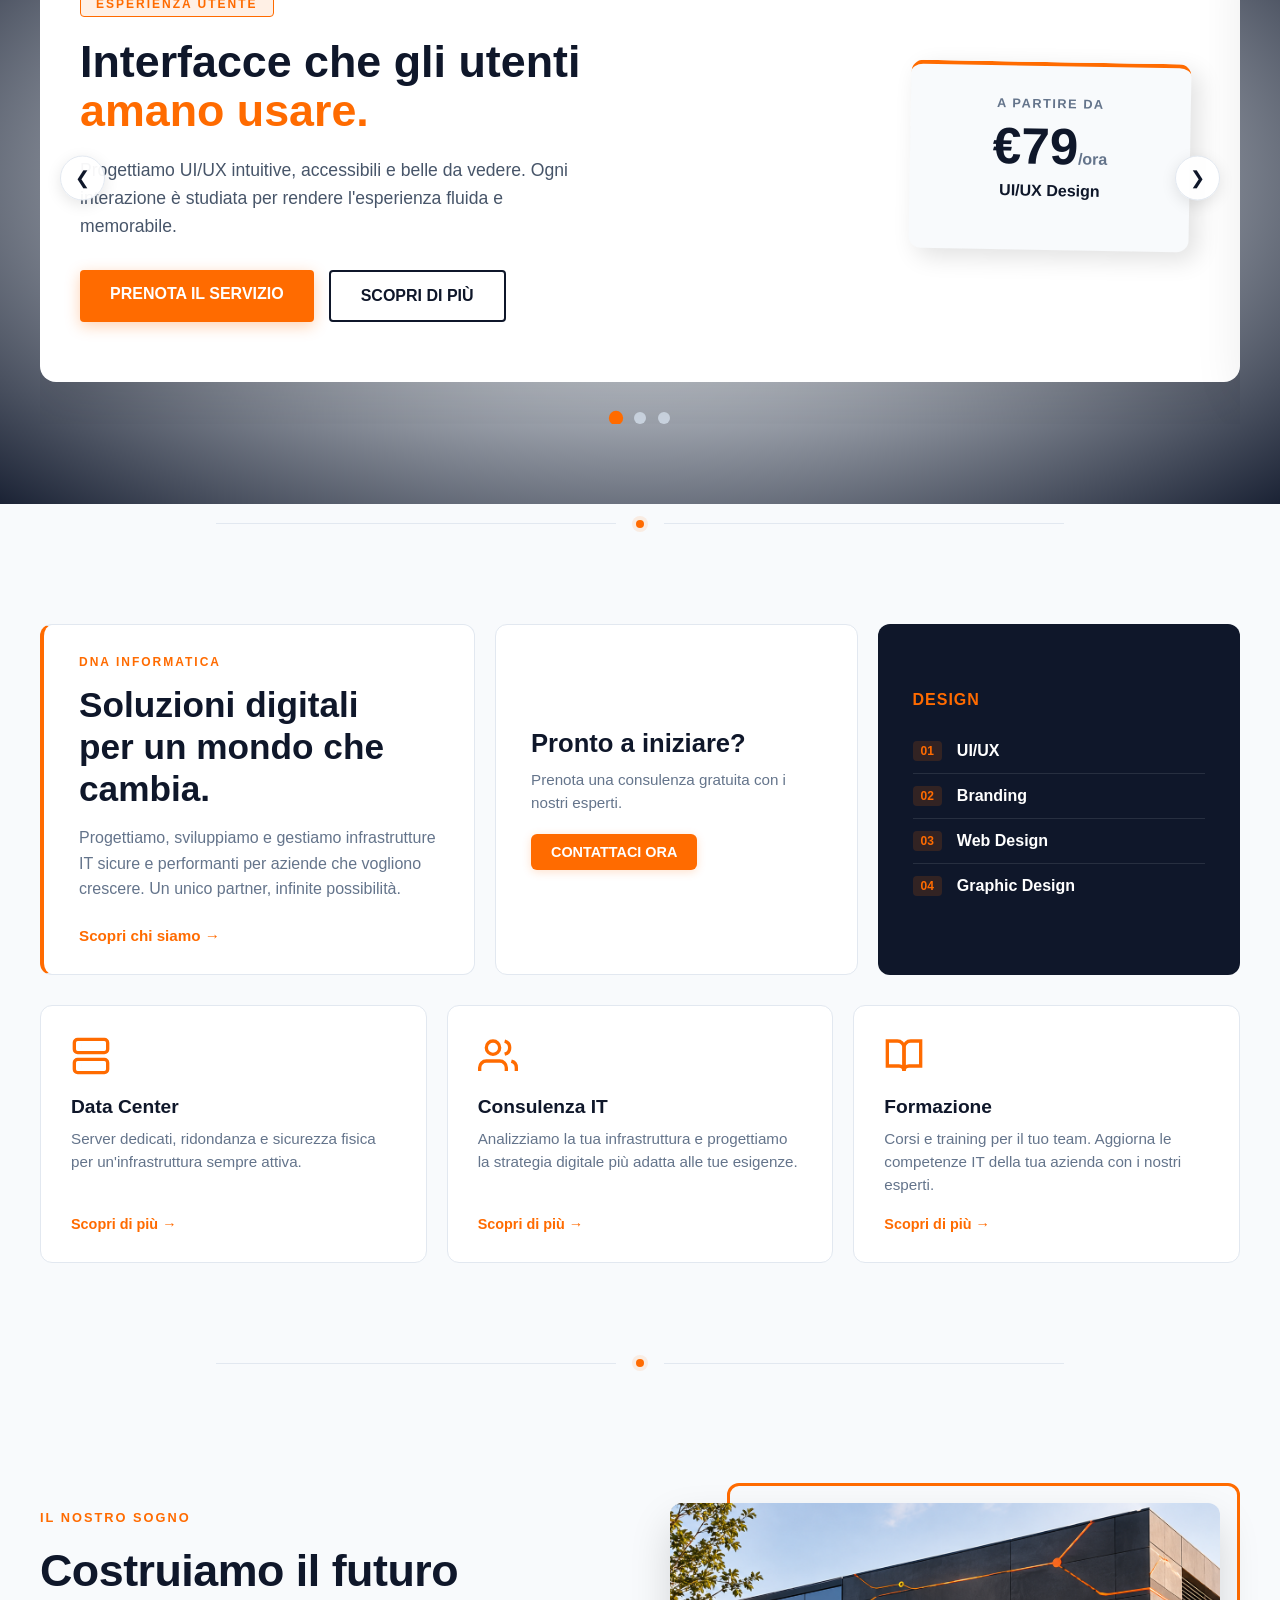
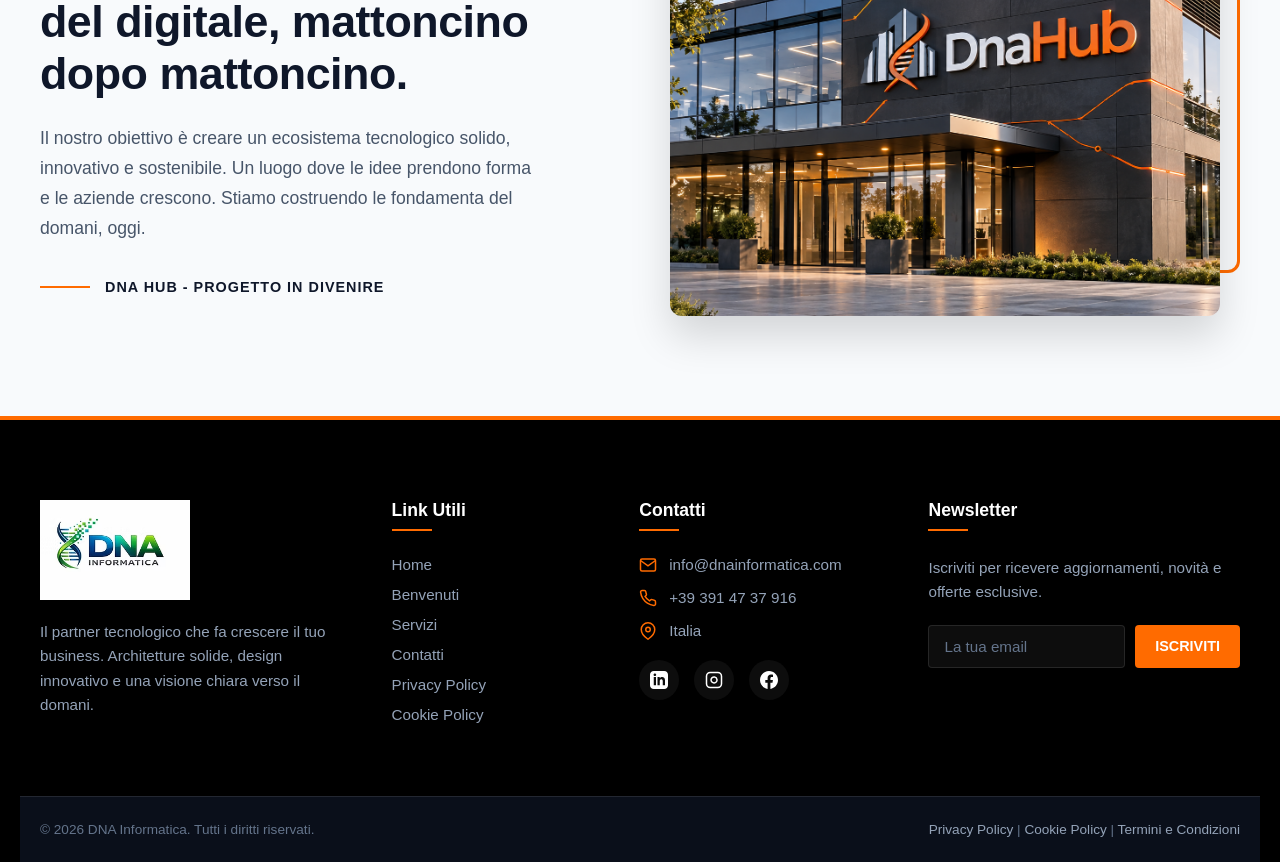
==== commit eadb22d3: "Aggiunte pagine Benvenuti e Introduzione con footer e newsletter" ====
--- a/index.html
+++ b/index.html
@@ -6,6 +6,7 @@
     <title>DNA Informatica</title>
     <link rel="stylesheet" href="css/style.css?v=230">
 <link rel="stylesheet" href="css/menu.css?v=230">
+<link rel="stylesheet" href="/css/footer.css?v=1">
 </head>
 <body>
 
@@ -557,9 +558,14 @@
 
     
     <!-- ... fine del contenuto ... -->
+<!-- Footer Placeholder -->
 
 <script src="js/menu.js?v=230"></script>
 <script src="js/app.js?v=231"></script>
-
+<!-- Footer Placeholder -->
+<div id="footer-placeholder"></div>
+
+<!-- Scripts -->
+<script src="/js/footer.js?v=1"></script>
 </body>
 </html>
--- a/css/menu.css
+++ b/css/menu.css
@@ -147,7 +147,7 @@
     display: flex;
     align-items: center;
     justify-content: flex-end;
-    max-width: 1100px;
+    max-width: 900px;
     width: 100%;
     margin: 0 auto;
     position: relative;
@@ -418,7 +418,7 @@
     }
 
     .top-nav a {
-        font-size: 0.6rem; /* Font piccolo per far stare tutto */
+        font-size: 0.7rem; /* Font piccolo per far stare tutto */
         letter-spacing: 0; /* Rimuove lo spazio tra le lettere */
         line-height: 1.2;
     }
--- a/css/footer.css
+++ b/css/footer.css
@@ -0,0 +1,264 @@
+/* =========================================
+   FOOTER DNA INFORMATICA
+   ========================================= */
+.site-footer {
+    background-color: #000000;
+    color: #ffffff;
+    padding: 80px 20px 0 20px;
+    font-family: Arial, Helvetica, sans-serif;
+    border-top: 4px solid #ff6b00;
+}
+
+.footer-container {
+    max-width: 1200px;
+    margin: 0 auto;
+    display: grid;
+    /* 4 colonne: brand, link, contatti, newsletter */
+    grid-template-columns: 1.5fr 1fr 1.2fr 1.5fr; 
+    gap: 40px;
+    padding-bottom: 60px;
+}
+
+/* --- Colonna Brand --- */
+.footer-col-brand {
+    max-width: 300px;
+}
+
+.footer-logo {
+    height: 100px;
+    width: auto;
+    margin-bottom: 20px;
+    display: block;
+    /* Filtro rimosso: il logo originale si vede bene su sfondo scuro */
+}
+
+.footer-col-brand p {
+    font-size: 0.95rem;
+    color: #94a3b8;
+    line-height: 1.6;
+}
+
+/* --- Titoli Colonne --- */
+.footer-col h4 {
+    font-size: 1.1rem;
+    color: #ffffff;
+    margin-bottom: 25px;
+    font-weight: 700;
+    position: relative;
+    padding-bottom: 10px;
+}
+
+.footer-col h4::after {
+    content: '';
+    position: absolute;
+    bottom: 0;
+    left: 0;
+    width: 40px;
+    height: 2px;
+    background-color: #ff6b00;
+}
+
+/* --- Link Utili --- */
+.footer-links {
+    list-style: none;
+    padding: 0;
+    margin: 0;
+}
+
+.footer-links li {
+    margin-bottom: 12px;
+}
+
+.footer-links a {
+    color: #94a3b8;
+    text-decoration: none;
+    font-size: 0.95rem;
+    transition: color 0.3s ease;
+}
+
+.footer-links a:hover {
+    color: #ff6b00;
+    padding-left: 5px;
+}
+
+/* --- Contatti --- */
+.footer-contacts {
+    list-style: none;
+    padding: 0;
+    margin: 0;
+}
+
+.footer-contacts li {
+    display: flex;
+    align-items: center;
+    gap: 12px;
+    margin-bottom: 15px;
+    font-size: 0.95rem;
+    color: #94a3b8;
+}
+
+.footer-contacts svg {
+    width: 18px;
+    height: 18px;
+    color: #ff6b00;
+    flex-shrink: 0;
+}
+
+.footer-contacts a {
+    color: #94a3b8;
+    text-decoration: none;
+    transition: color 0.3s;
+}
+
+.footer-contacts a:hover {
+    color: #ff6b00;
+}
+
+/* --- Social --- */
+.footer-social {
+    display: flex;
+    gap: 15px;
+}
+
+.footer-social a {
+    width: 40px;
+    height: 40px;
+    background-color: rgba(255, 255, 255, 0.05);
+    border-radius: 50%;
+    display: flex;
+    align-items: center;
+    justify-content: center;
+    color: #ffffff;
+    transition: all 0.3s ease;
+}
+
+.footer-social a:hover {
+    background-color: #ff6b00;
+    transform: translateY(-3px);
+}
+
+.footer-social svg {
+    width: 18px;
+    height: 18px;
+}
+
+/* --- Newsletter --- */
+.footer-newsletter p {
+    font-size: 0.95rem;
+    color: #94a3b8;
+    line-height: 1.6;
+    margin-bottom: 20px;
+}
+
+.newsletter-form {
+    display: flex;
+    gap: 10px;
+    flex-wrap: wrap;
+}
+
+.newsletter-form input {
+    flex: 1;
+    min-width: 150px;
+    padding: 12px 15px;
+    border: 1px solid rgba(255, 255, 255, 0.1);
+    background-color: rgba(255, 255, 255, 0.05);
+    border-radius: 4px;
+    color: #ffffff;
+    font-size: 0.95rem;
+    outline: none;
+    transition: border-color 0.3s;
+}
+
+.newsletter-form input::placeholder {
+    color: #64748b;
+}
+
+.newsletter-form input:focus {
+    border-color: #ff6b00;
+}
+
+.newsletter-form button {
+    background-color: #ff6b00;
+    color: #ffffff;
+    border: none;
+    padding: 12px 20px;
+    font-weight: 700;
+    font-size: 0.9rem;
+    cursor: pointer;
+    border-radius: 4px;
+    transition: all 0.3s ease;
+    white-space: nowrap;
+}
+
+.newsletter-form button:hover {
+    background-color: #e65c00;
+}
+
+/* --- Copyright --- */
+.footer-bottom {
+    background-color: #0a0f1a;
+    padding: 25px 20px;
+    border-top: 1px solid rgba(255, 255, 255, 0.1);
+}
+
+.footer-bottom-container {
+    max-width: 1200px;
+    margin: 0 auto;
+    display: flex;
+    justify-content: space-between;
+    align-items: center;
+    gap: 20px;
+    font-size: 0.85rem;
+    color: #64748b;
+    flex-wrap: wrap;
+}
+
+.footer-bottom-container a {
+    color: #94a3b8;
+    text-decoration: none;
+    transition: color 0.3s;
+}
+
+.footer-bottom-container a:hover {
+    color: #ff6b00;
+}
+
+/* =========================================
+   RESPONSIVE MOBILE
+   ========================================= */
+@media (max-width: 1024px) {
+    .footer-container {
+        grid-template-columns: 1fr 1fr; /* 2 colonne su tablet */
+    }
+    .footer-col-brand, .footer-newsletter {
+        grid-column: 1 / -1; /* Brand e newsletter occupano tutta la larghezza */
+    }
+}
+
+@media (max-width: 900px) {
+    .site-footer {
+        padding: 60px 20px 0 20px;
+    }
+    .footer-container {
+        grid-template-columns: 1fr; /* 1 colonna su mobile */
+        gap: 30px;
+        padding-bottom: 40px;
+    }
+    .footer-col-brand {
+        max-width: 100%;
+    }
+    .footer-logo {
+        height: 50px;
+    }
+    .footer-bottom-container {
+        flex-direction: column;
+        text-align: center;
+        gap: 10px;
+    }
+    .newsletter-form {
+        flex-direction: column;
+    }
+    .newsletter-form input, .newsletter-form button {
+        width: 100%;
+    }
+}
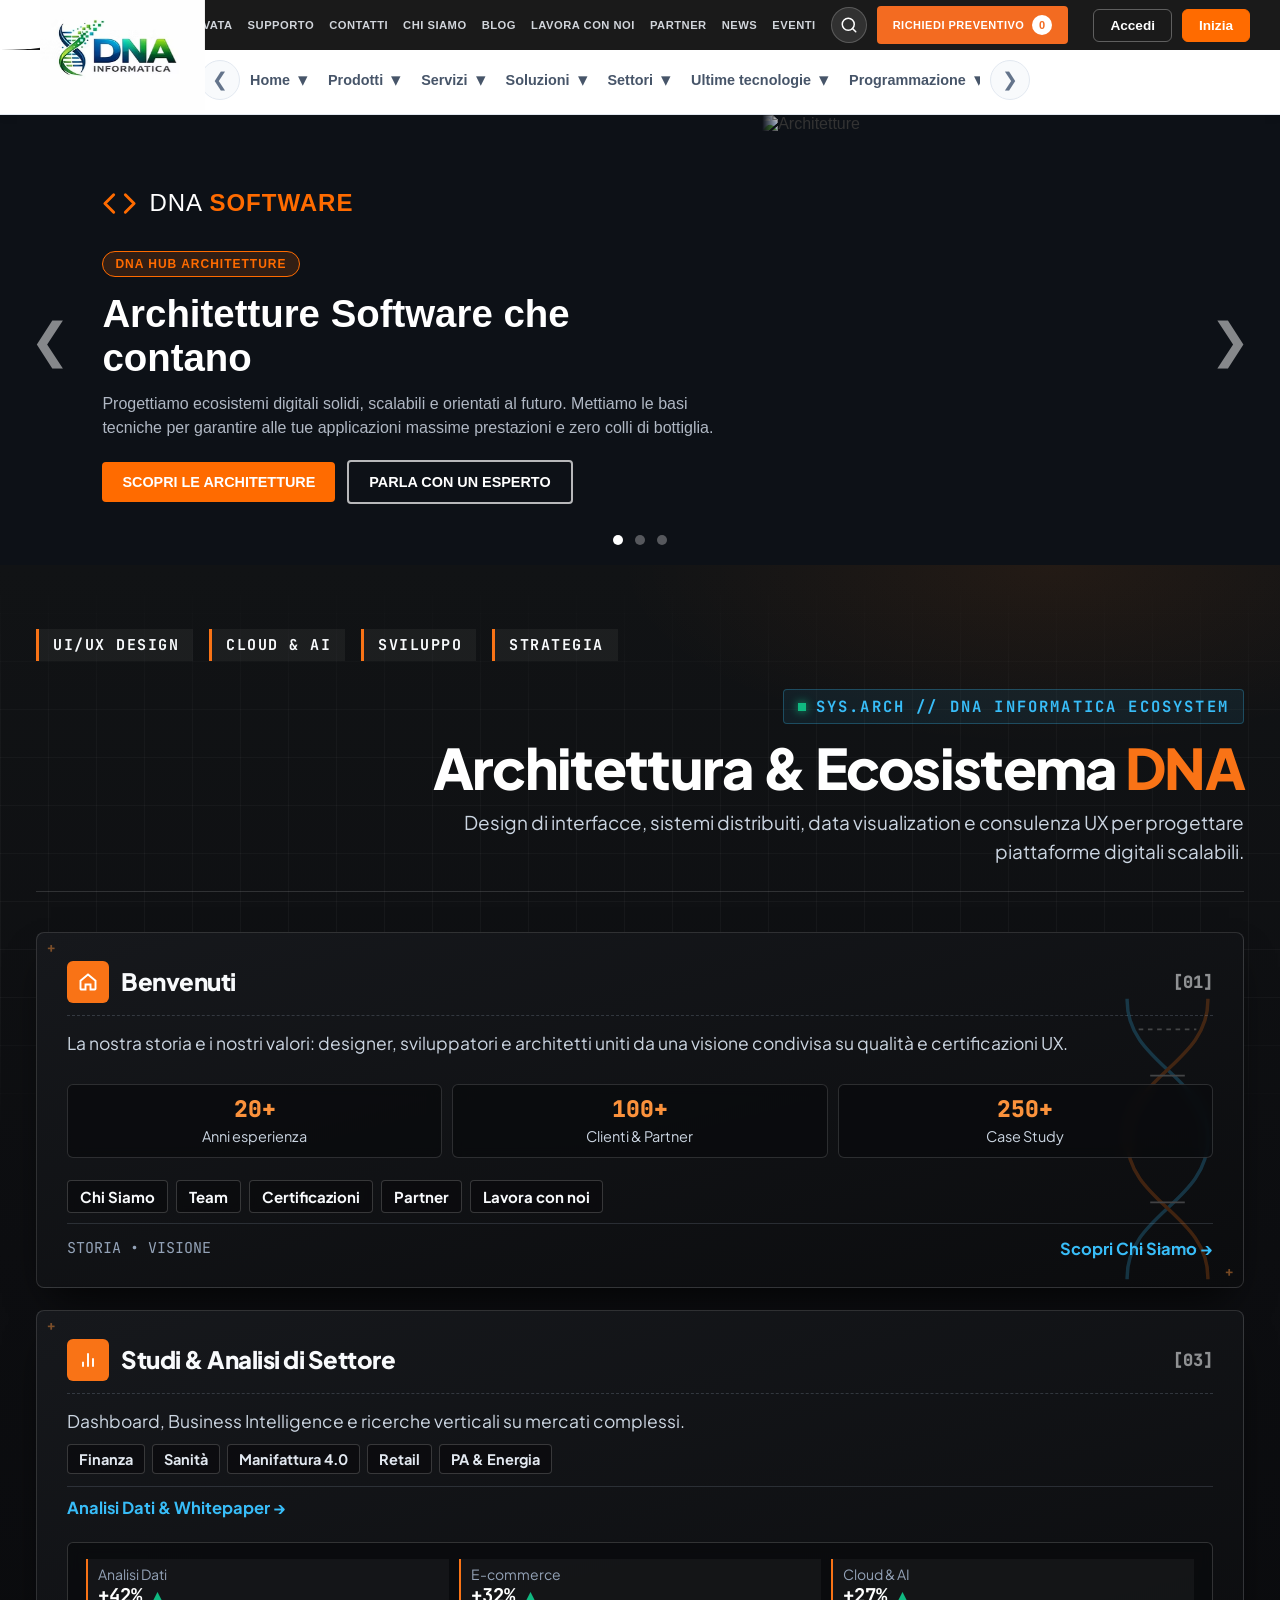
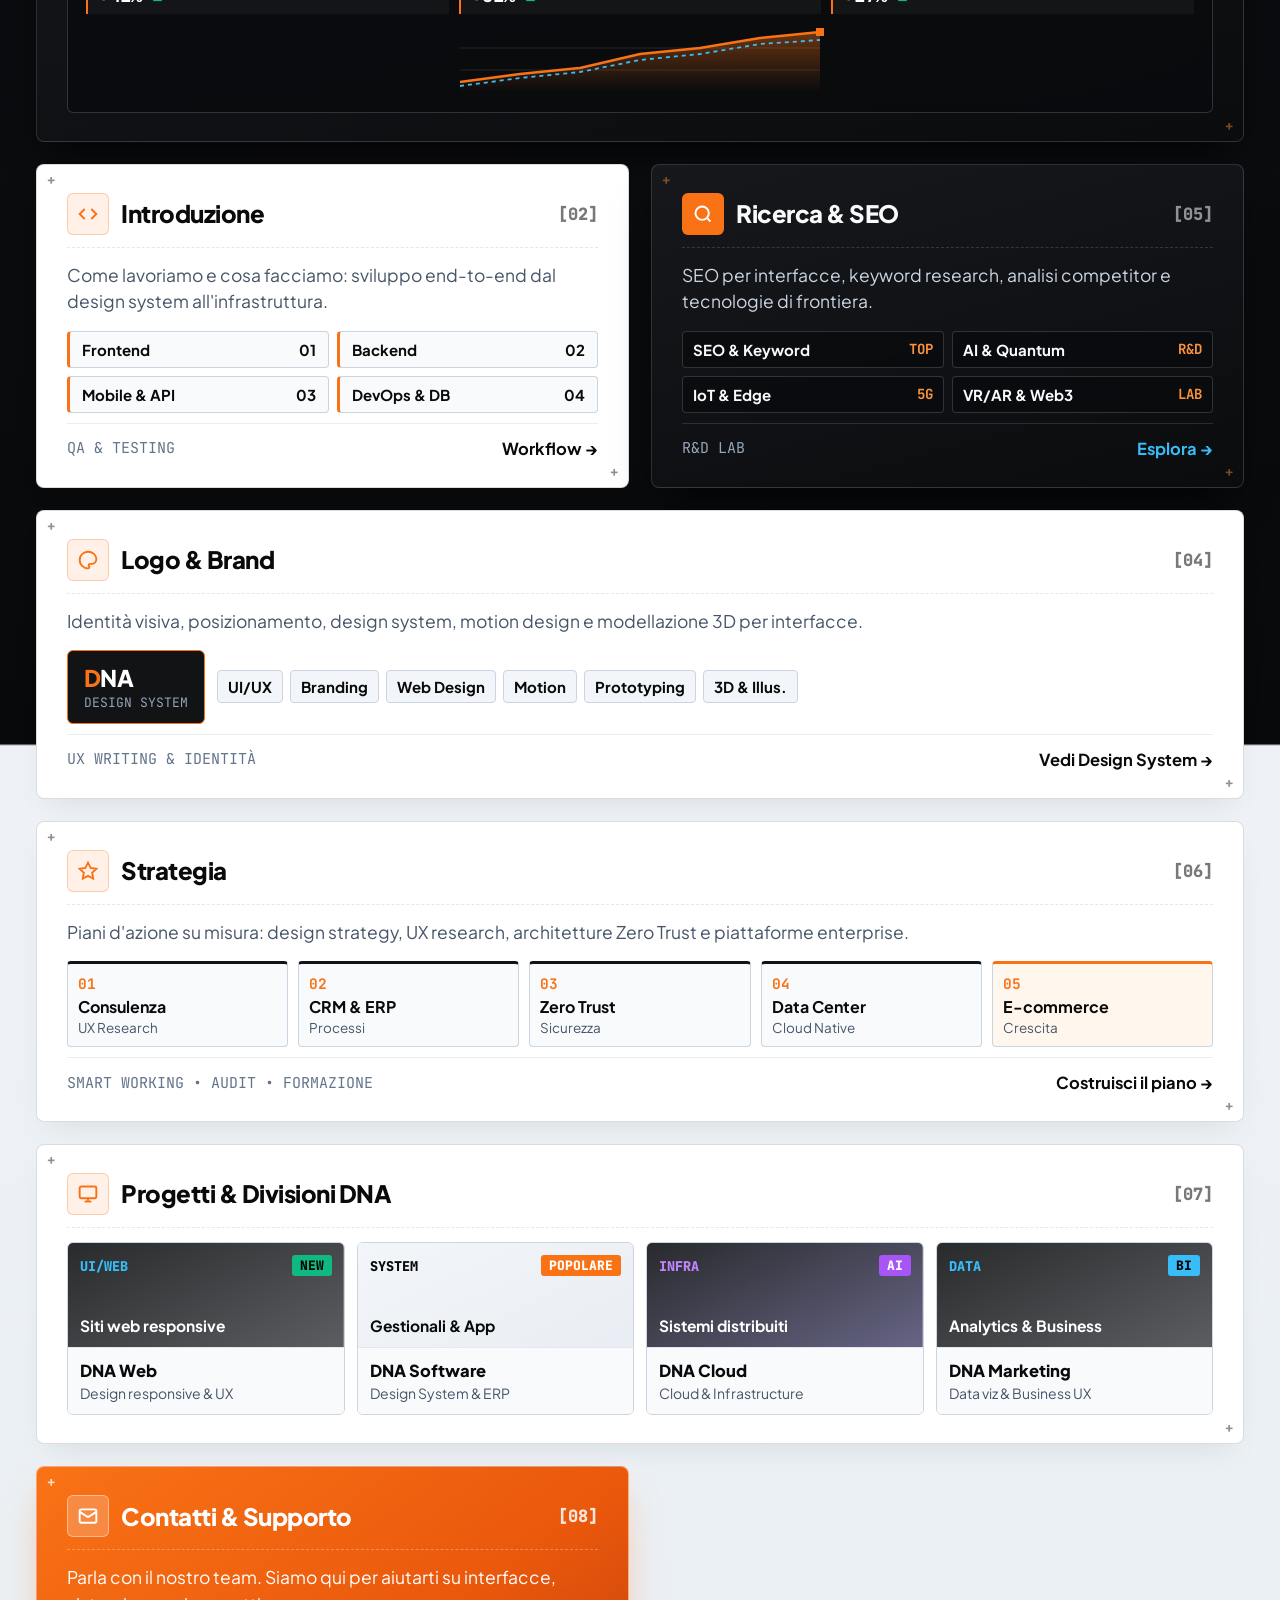
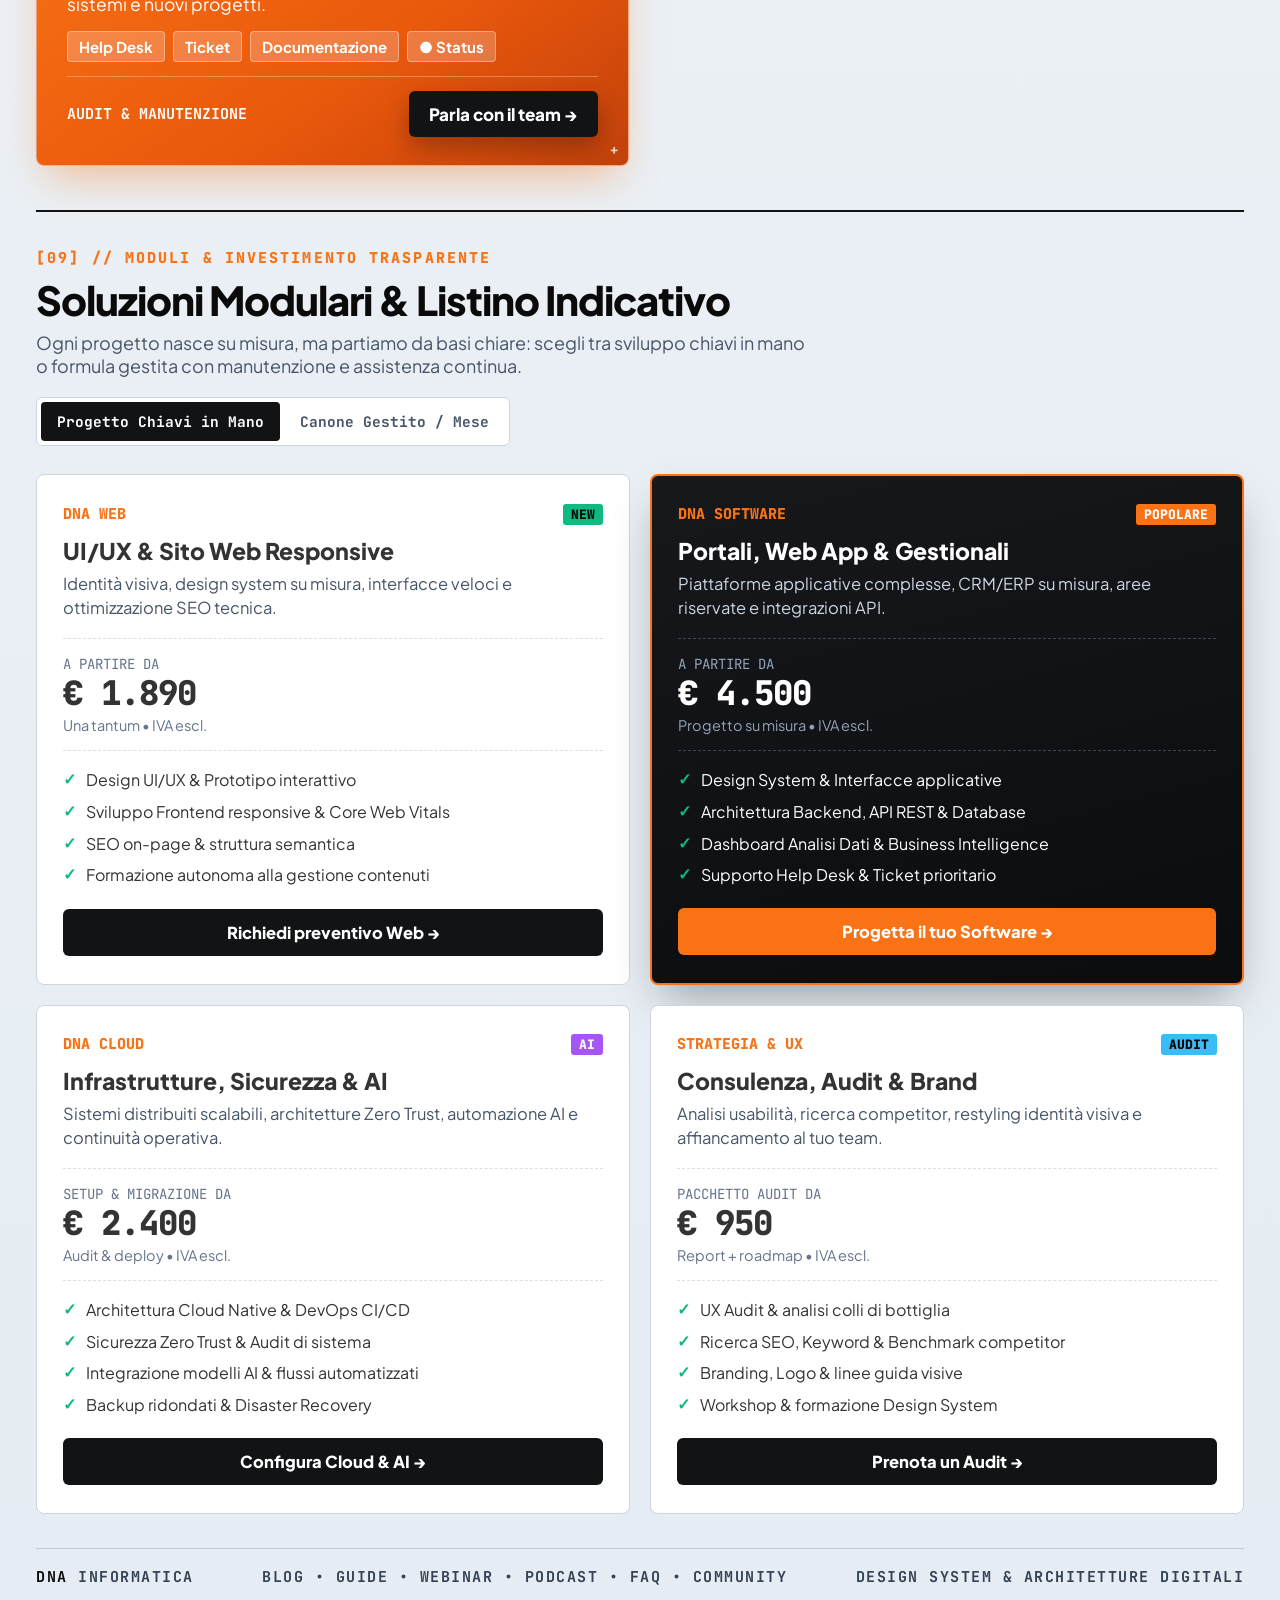
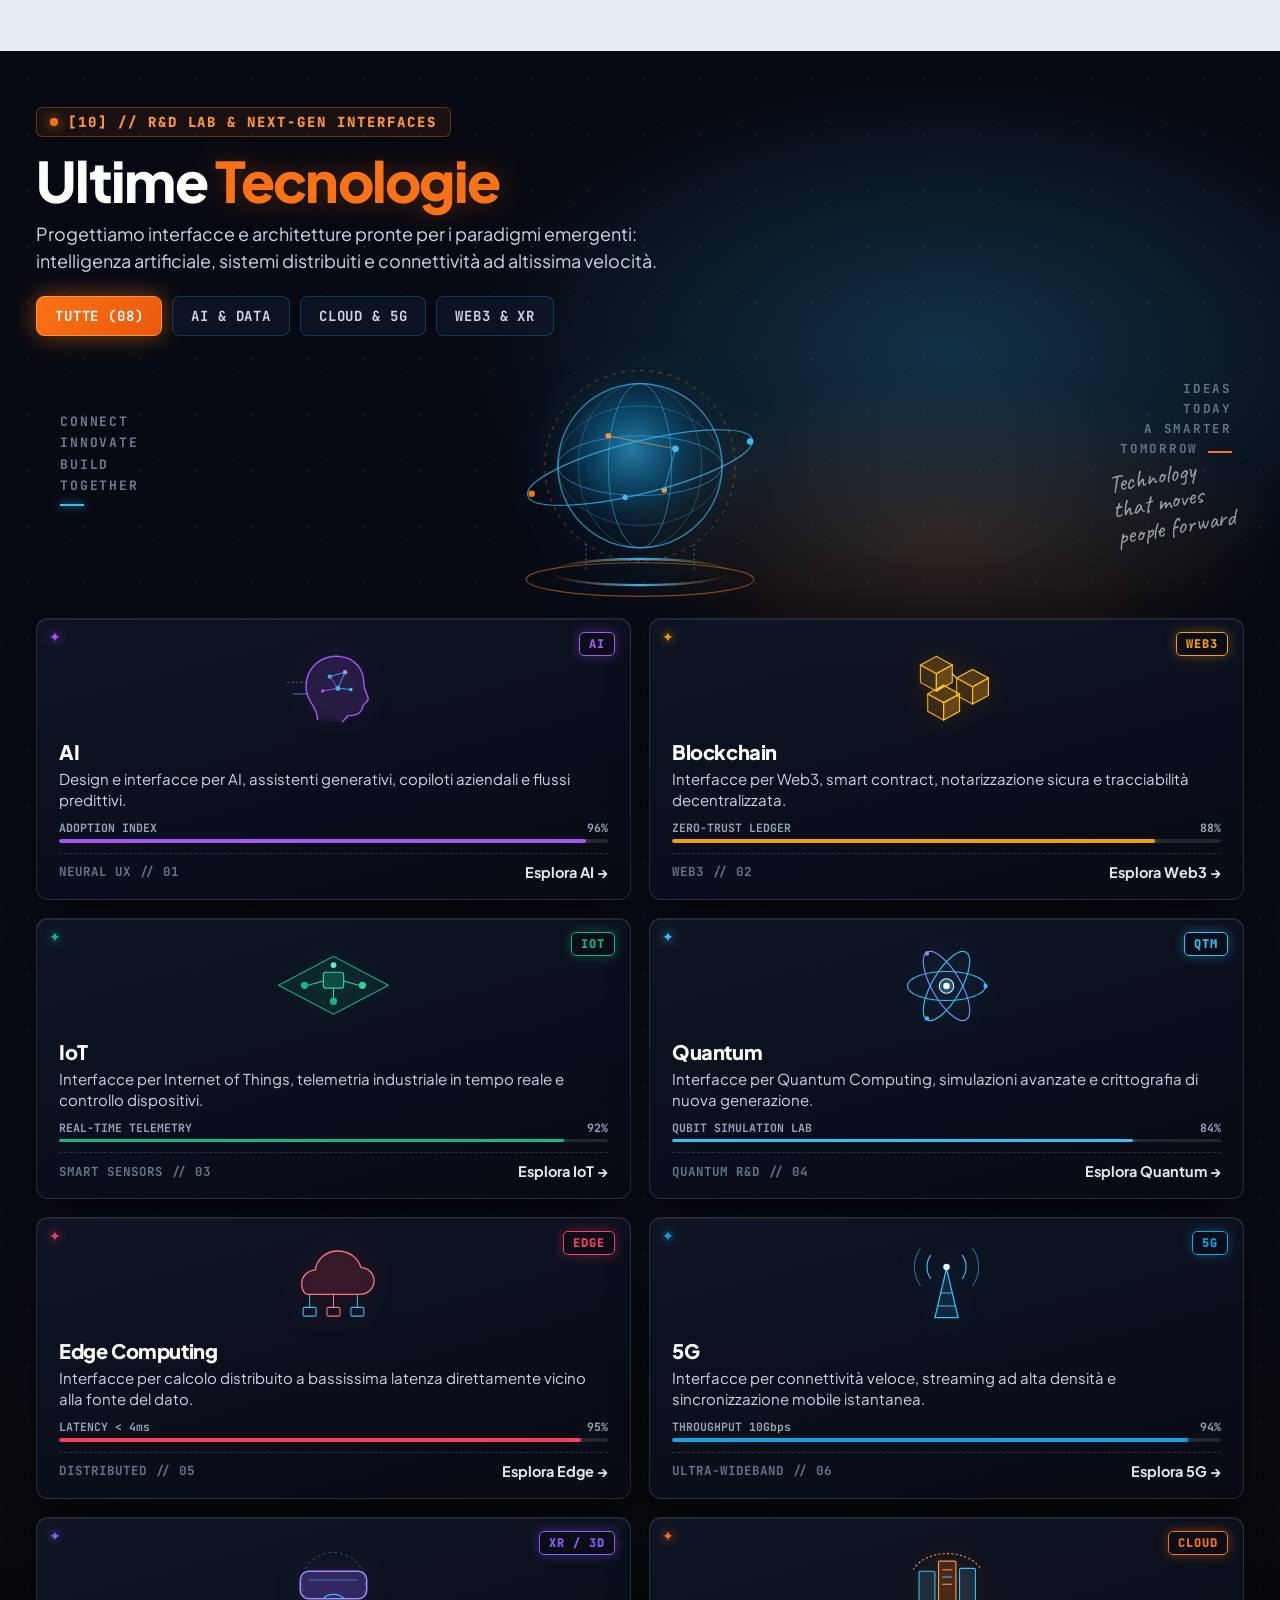
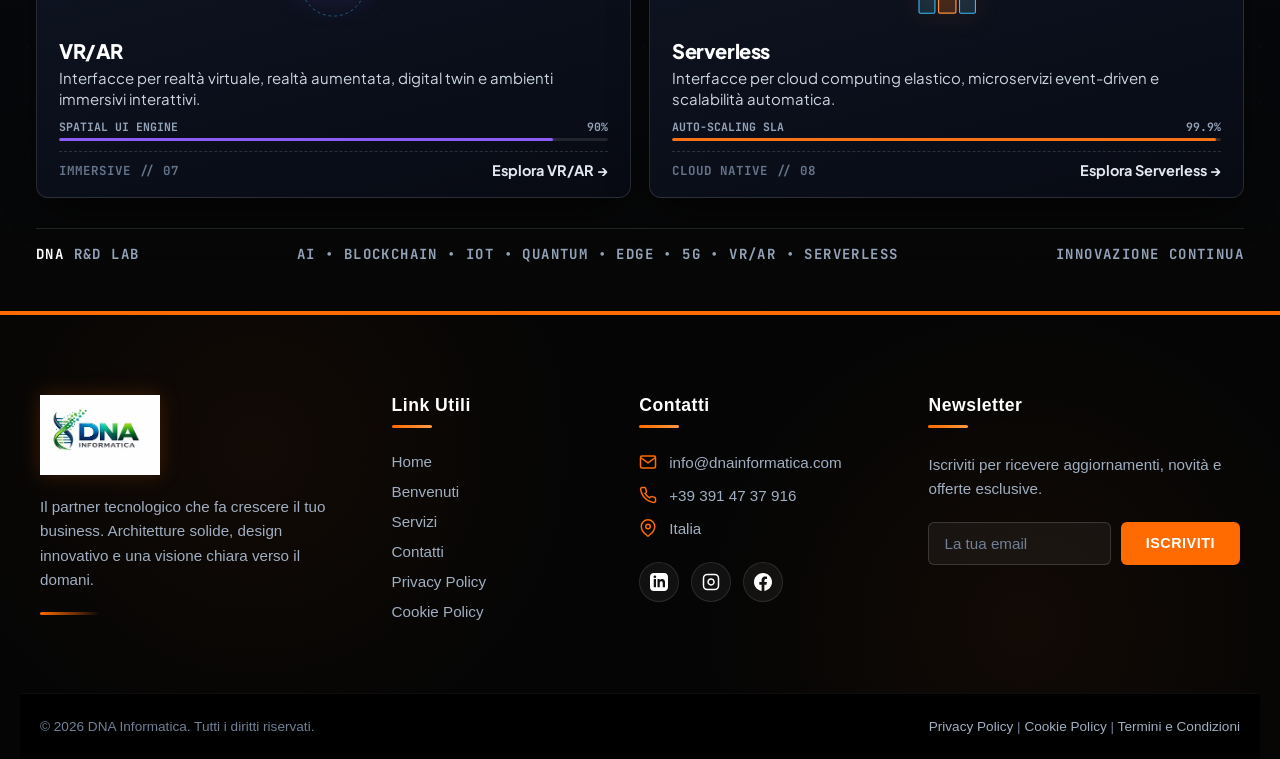
==== commit c33b2cb0: "Prima versione della struttura DNA Informatica" ====
--- a/index.html
+++ b/index.html
@@ -5,13 +5,13 @@
     <meta name="viewport" content="width=device-width, initial-scale=1.0">
     <title>DNA Informatica</title>
     <link rel="stylesheet" href="css/style.css?v=230">
-<link rel="stylesheet" href="css/menu.css?v=230">
+<link rel="stylesheet" href="css/menu.css?v=250">
 <link rel="stylesheet" href="/css/footer.css?v=1">
 </head>
 <body>
 
     <!-- Qui verrà inserito il menu da menu.html -->
-    <div id="header-placeholder"></div>
+   <div id="header-placeholder"></div>
 
     <!-- HERO SLIDER -->
     <section class="hero-slider">
@@ -92,458 +92,2602 @@
     </section>
 
 
-   <!-- SEZIONE BENTO GRID (Presentazione Servizi) -->
-<div class="section-divider">
-    <div class="divider-line"></div>
-    <div class="divider-dot"></div>
-    <div class="divider-line"></div>
-</div>
-
-
-
-
-
-
-    <!-- SEZIONE SERVIZI CON TAB -->
-    <main class="services-section">
-        <div class="container">
-            <div class="tabs-container">
-                <button class="tab-btn" onclick="apriTab(0)">Privati, professionisti e imprese</button>
-                <button class="tab-btn" onclick="apriTab(1)">Grandi aziende e Pubblica Amministrazione</button>
-                <button class="tab-btn" onclick="apriTab(2)">Business partner e operatori IT</button>
-            </div>
-
-            <div class="tabs-content">
-                <!-- TAB 1 -->
-                <div class="tab-pane layout-1">
-                    <div class="booking-trigger-container">
-                        <h2>Hai un progetto IT in mente?</h2>
-                        <p>Dalla consulenza allo sviluppo, siamo al tuo fianco per trovare la soluzione perfetta per la tua azienda.</p>
-                        <button class="btn-orange btn-open-booking animate-arrows" onclick="toggleFormPrenotazione()">
-                            <span class="arrow-down">&#8681;</span>
-                            APRI E PRENOTA UNA CONSULENZA
-                            <span class="arrow-down">&#8681;</span>
-                        </button>
-                    </div>
-
-                    <div class="booking-wrapper" id="bookingFormContainer">
-                        <div class="booking-container">
-                            <div class="booking-header">
-                                <h2>Prenota una consulenza</h2>
-                                <p>Compila i campi per fissare un appuntamento.</p>
-                            </div>
-                            <form class="booking-form" onsubmit="event.preventDefault(); alert('Richiesta inviata!'); toggleFormPrenotazione();">
-                                <div class="form-row">
-                                    <div class="form-group">
-                                        <label for="nome">Nome e Cognome</label>
-                                        <input type="text" id="nome" placeholder="Mario Rossi" required>
-                                    </div>
-                                    <div class="form-group">
-                                        <label for="email">Email</label>
-                                        <input type="email" id="email" placeholder="mario@email.com" required>
-                                    </div>
-                                </div>
-                                <div class="form-row">
-                                    <div class="form-group">
-                                        <label for="telefono">Telefono</label>
-                                        <input type="tel" id="telefono" placeholder="+39 123 456 7890" required>
-                                    </div>
-                                    <div class="form-group">
-                                        <label for="servizio">Tipo di Servizio</label>
-                                        <select id="servizio" required>
-                                            <option value="" disabled selected>Scegli un servizio...</option>
-                                            <option value="consulenza">Consulenza Generale</option>
-                                            <option value="software">Sviluppo Software</option>
-                                            <option value="cloud">Soluzioni Cloud</option>
-                                            <option value="web">Sito Web / E-commerce</option>
-                                        </select>
-                                    </div>
-                                </div>
-                                <div class="form-row">
-                                    <div class="form-group">
-                                        <label for="data">Data Preferita</label>
-                                        <input type="date" id="data" required>
-                                    </div>
-                                    <div class="form-group">
-                                        <label for="ora">Ora Preferita</label>
-                                        <input type="time" id="ora" required>
-                                    </div>
-                                </div>
-                                <div class="form-actions">
-                                    <button type="submit" class="btn-search btn-submit">INVIA RICHIESTA</button>
-                                </div>
-                            </form>
-                        </div>
-                    </div>
-
-                    <div class="grid-2-cols mt-40">
-                        <div class="horizontal-card">
-                            <div class="hc-text">
-                                <h3>Dall'idea alla piattaforma. Dal sito all'intero ecosistema.</h3>
-                                <p>Progettiamo e realizziamo infrastrutture digitali complete: siti web, gestionali, cloud, database, automazioni e soluzioni AI per aziende, professionisti ed enti che vogliono innovare e crescere nel tempo.</p>
-                                <a href="#" class="link-blue">Esplora le soluzioni &rarr;</a>
-                            </div>
-                            <div class="hc-image">
-                                <img src="https://img.magnific.com/foto-premium/gruppo-di-persone-in-un-luogo-di-lavoro-seduti-su-scrivanie-e-che-lavorano-in-un-ufficio-moderno_272375-5232.jpg" alt="Team">
-                            </div>
-                        </div>
-                        <div class="horizontal-card">
-                            <div class="hc-text">
-                                <h3>Un ecosistema digitale per ogni organizzazione.</h3>
-                                <p>Supportiamo privati, professionisti, aziende, enti e partner nella trasformazione digitale attraverso siti web, piattaforme gestionali, cloud, automazioni, intelligenza artificiale e infrastrutture IT progettate per crescere nel tempo.</p>
-                                <a href="#" class="link-blue">Esplora le soluzioni &rarr;</a>
-                            </div>
-                            <div class="hc-image">
-                                <img src="https://www.stampli.com/wp-content/uploads/2017/03/Improving-Accounts-Payable-%E2%80%98AP%E2%80%99preciation.png" alt="Persona al pc">
-                            </div>
-                        </div>
-                    </div>
+ 
+
+
+
+<section id="esplora-dna-architect" class="dna-arch-sec">
+  <style>
+    @import url('https://fonts.googleapis.com/css2?family=JetBrains+Mono:wght@500;600;700;800&family=Plus+Jakarta+Sans:wght@400;500;600;700;800&display=swap');
+
+    .dna-arch-sec {
+      /* COLORE ESATTO DELLO SLIDER SOPRA (#111315) PER ZERO STACCO */
+      --bg-slider-match: #111315;
+      --bg-carbon: #0c0d0f;
+      --bg-light: #ffffff;
+      --orange: #f97316;
+      --orange-bright: #fb923c;
+      --cyan: #38bdf8;
+      --emerald: #10b981;
+      --purple: #a855f7;
+      --text-dark: #0a0a0a;
+      --text-muted: #475569;
+      --line-dark: rgba(255, 255, 255, 0.14);
+      --line-light: rgba(10, 10, 10, 0.14);
+      --radius: 8px;
+
+      font-family: 'Plus Jakarta Sans', -apple-system, BlinkMacSystemFont, sans-serif;
+      background-color: var(--bg-slider-match);
+      background-image:
+        radial-gradient(ellipse 45% 240px at 82% 0%, rgba(249, 115, 22, 0.08), transparent 75%),
+        linear-gradient(180deg, #111315 0%, #0d0e11 16%, #08090b 41.5%, #eef2f6 41.55%, #e5ecf3 100%);
+      padding: 64px 36px 64px;
+      width: 100%;
+      box-sizing: border-box;
+      position: relative;
+      overflow: hidden;
+    }
+
+    /* GRIGLIA BLUEPRINT CHE COMPARE GRADUALMENTE DOPO I PRIMI 110PX */
+    .dna-arch-sec::after {
+      content: '';
+      position: absolute;
+      top: 0;
+      left: 0;
+      right: 0;
+      height: 580px;
+      background-image:
+        linear-gradient(to right, rgba(255, 255, 255, 0.035) 1px, transparent 1px),
+        linear-gradient(to bottom, rgba(255, 255, 255, 0.035) 1px, transparent 1px);
+      background-size: 48px 48px;
+      -webkit-mask-image: linear-gradient(180deg, transparent 0%, rgba(0, 0, 0, 0.85) 26%, #000 75%, transparent 100%);
+      mask-image: linear-gradient(180deg, transparent 0%, rgba(0, 0, 0, 0.85) 26%, #000 75%, transparent 100%);
+      pointer-events: none;
+      z-index: 0;
+    }
+
+    /* IMMAGINE ARCHITETTONICA SFUMATA CHE EMERGE SOLO DOPO L'ATTACCO DELLO SLIDER */
+    .dna-arch-sec::before {
+      content: '';
+      position: absolute;
+      top: 70px;
+      right: 0;
+      width: 68%;
+      height: 460px;
+      background-image: url('https://images.unsplash.com/photo-1486406146926-c627a92ad1ab?auto=format&fit=crop&w=1600&q=80');
+      background-size: cover;
+      background-position: center 35%;
+      opacity: 0.16;
+      mix-blend-mode: luminosity;
+      -webkit-mask-image: radial-gradient(ellipse 75% 70% at 78% 48%, #000 5%, transparent 70%);
+      mask-image: radial-gradient(ellipse 75% 70% at 78% 48%, #000 5%, transparent 70%);
+      pointer-events: none;
+      z-index: 0;
+    }
+
+    .dna-arch-sec *,
+    .dna-arch-sec *::before,
+    .dna-arch-sec *::after {
+      box-sizing: border-box;
+    }
+
+    .dna-arch-sec .arch-wrap {
+      max-width: 1680px;
+      width: 100%;
+      margin: 0 auto;
+      position: relative;
+      z-index: 1;
+    }
+
+    /* ================= LAYER IMMAGINI SFUMATE NELLE CARD ================= */
+    .dna-arch-sec .card-fade-img {
+      position: absolute;
+      inset: 0;
+      background-size: cover;
+      background-position: center;
+      pointer-events: none;
+      z-index: 0;
+      transition: transform 0.6s cubic-bezier(0.22, 1, 0.36, 1), opacity 0.4s ease;
+    }
+
+    .dna-arch-sec .a-card:hover .card-fade-img,
+    .dna-arch-sec .pr-card:hover .card-fade-img {
+      transform: scale(1.06);
+    }
+
+    .dna-arch-sec .fade-dark-right {
+      opacity: 0.2;
+      mix-blend-mode: lighten;
+      -webkit-mask-image: linear-gradient(125deg, transparent 22%, rgba(0, 0, 0, 0.45) 58%, #000 100%);
+      mask-image: linear-gradient(125deg, transparent 22%, rgba(0, 0, 0, 0.45) 58%, #000 100%);
+    }
+
+    .dna-arch-sec .fade-light-right {
+      opacity: 0.14;
+      filter: grayscale(35%) contrast(108%);
+      -webkit-mask-image: radial-gradient(ellipse 90% 90% at 88% 72%, #000 10%, transparent 72%);
+      mask-image: radial-gradient(ellipse 90% 90% at 88% 72%, #000 10%, transparent 72%);
+    }
+
+    .dna-arch-sec .fade-orange-right {
+      opacity: 0.22;
+      mix-blend-mode: overlay;
+      -webkit-mask-image: linear-gradient(135deg, transparent 20%, #000 100%);
+      mask-image: linear-gradient(135deg, transparent 20%, #000 100%);
+    }
+
+    /* ================= HEADER ARCHITETTONICO (VOCI A SINISTRA, TITOLO A DESTRA) ================= */
+    .dna-arch-sec .arch-top {
+      display: flex;
+      flex-wrap: wrap;
+      align-items: flex-end;
+      justify-content: space-between;
+      gap: 28px;
+      margin-bottom: 40px;
+      padding-bottom: 26px;
+      border-bottom: 1px solid rgba(255, 255, 255, 0.14);
+      color: #ffffff;
+    }
+
+    .dna-arch-sec .arch-title-box {
+      text-align: right;
+      margin-left: auto;
+    }
+
+    .dna-arch-sec .arch-coord {
+      display: inline-flex;
+      align-items: center;
+      gap: 10px;
+      font-family: 'JetBrains Mono', monospace;
+      font-size: 15.5px;
+      font-weight: 700;
+      letter-spacing: 0.14em;
+      text-transform: uppercase;
+      color: var(--cyan);
+      background: rgba(56, 189, 248, 0.08);
+      border: 1px solid rgba(56, 189, 248, 0.28);
+      padding: 6px 14px;
+      border-radius: 4px;
+      margin-bottom: 14px;
+    }
+
+    .dna-arch-sec .arch-coord i {
+      width: 8px;
+      height: 8px;
+      background: var(--emerald);
+      box-shadow: 0 0 10px var(--emerald);
+      animation: archPulse 1.6s infinite;
+    }
+
+    @keyframes archPulse {
+      0%, 100% { opacity: 1; }
+      50% { opacity: 0.35; }
+    }
+
+    .dna-arch-sec .arch-h2 {
+      font-size: clamp(36px, 4.5vw, 56px);
+      font-weight: 800;
+      letter-spacing: -0.03em;
+      line-height: 1.04;
+      margin: 0;
+    }
+
+    .dna-arch-sec .arch-h2 span { color: var(--orange); }
+
+    .dna-arch-sec .arch-lead {
+      font-size: 19px;
+      line-height: 1.5;
+      color: #cbd5e1;
+      margin: 12px 0 0 auto;
+      max-width: 820px;
+    }
+
+    .dna-arch-sec .arch-pillars {
+      display: flex;
+      flex-wrap: wrap;
+      gap: 16px;
+      font-family: 'JetBrains Mono', monospace;
+      font-size: 15px;
+      font-weight: 700;
+      letter-spacing: 0.1em;
+      text-transform: uppercase;
+    }
+
+    .dna-arch-sec .arch-pillars span {
+      padding: 6px 14px;
+      border-left: 3px solid var(--orange);
+      background: rgba(255, 255, 255, 0.05);
+      backdrop-filter: blur(6px);
+      color: #f8fafc;
+    }
+
+
+
+
+
+
+
+
+
+
+
+
+
+
+
+
+
+    
+    /* ================= GRIGLIA STRUTTURALE BENTO ================= */
+    .dna-arch-sec .arch-grid {
+      display: grid;
+      grid-template-columns: repeat(12, 1fr);
+      grid-auto-rows: minmax(265px, auto);
+      gap: 22px;
+    }
+
+    .dna-arch-sec .a-card {
+      border-radius: var(--radius);
+      padding: 28px 30px;
+      position: relative;
+      overflow: hidden;
+      display: flex;
+      flex-direction: column;
+      justify-content: space-between;
+      transition: transform 0.28s cubic-bezier(0.22, 1, 0.36, 1), border-color 0.28s ease, box-shadow 0.28s ease;
+    }
+
+    .dna-arch-sec .a-card::before,
+    .dna-arch-sec .a-card::after {
+      content: '+';
+      position: absolute;
+      font-family: 'JetBrains Mono', monospace;
+      font-size: 14px;
+      font-weight: 700;
+      line-height: 1;
+      pointer-events: none;
+      opacity: 0.45;
+      z-index: 4;
+    }
+
+    .dna-arch-sec .a-card::before { top: 8px; left: 10px; }
+    .dna-arch-sec .a-card::after  { bottom: 8px; right: 10px; }
+
+    .dna-arch-sec .a-card:hover { transform: translateY(-4px); }
+
+    .dna-arch-sec .a-card.dark {
+      background: linear-gradient(165deg, #16181c 0%, #0b0c0e 100%);
+      border: 1px solid var(--line-dark);
+      box-shadow: 0 20px 40px -15px rgba(0, 0, 0, 0.85);
+      color: #f8fafc;
+    }
+
+    .dna-arch-sec .a-card.dark::before,
+    .dna-arch-sec .a-card.dark::after { color: var(--orange-bright); }
+    .dna-arch-sec .a-card.dark:hover { border-color: var(--orange); }
+
+    .dna-arch-sec .a-card.light {
+      background: #ffffff;
+      border: 1px solid var(--line-light);
+      box-shadow: 0 14px 30px -12px rgba(0, 0, 0, 0.09);
+      color: var(--text-dark);
+    }
+
+    .dna-arch-sec .a-card.light::before,
+    .dna-arch-sec .a-card.light::after { color: #0a0a0a; }
+    .dna-arch-sec .a-card.light:hover { border-color: var(--orange); }
+
+    .dna-arch-sec .a-card.orange-cta {
+      background: linear-gradient(145deg, #f97316 0%, #ea580c 60%, #c2410c 100%);
+      border: 1px solid rgba(255, 255, 255, 0.45);
+      box-shadow: 0 20px 40px -12px rgba(249, 115, 22, 0.45);
+      color: #ffffff;
+    }
+
+    .dna-arch-sec .a-card.orange-cta::before,
+    .dna-arch-sec .a-card.orange-cta::after { color: #ffffff; opacity: 0.75; }
+
+    .dna-arch-sec .a-head {
+      display: flex;
+      align-items: center;
+      justify-content: space-between;
+      gap: 12px;
+      padding-bottom: 12px;
+      margin-bottom: 14px;
+      border-bottom: 1px dashed rgba(148, 163, 184, 0.25);
+      position: relative;
+      z-index: 3;
+    }
+
+    .dna-arch-sec .a-id {
+      display: inline-flex;
+      align-items: center;
+      gap: 12px;
+    }
+
+    .dna-arch-sec .a-ico {
+      width: 42px;
+      height: 42px;
+      border-radius: 6px;
+      display: flex;
+      align-items: center;
+      justify-content: center;
+      flex-shrink: 0;
+    }
+
+    .dna-arch-sec .a-ico.or { background: var(--orange); color: #fff; }
+    .dna-arch-sec .a-ico.soft {
+      background: rgba(249, 115, 22, 0.1);
+      color: var(--orange);
+      border: 1px solid rgba(249, 115, 22, 0.3);
+    }
+    .dna-arch-sec .a-ico.white {
+      background: rgba(255, 255, 255, 0.2);
+      color: #ffffff;
+      border: 1px solid rgba(255, 255, 255, 0.4);
+    }
+
+    .dna-arch-sec .a-card h3 {
+      font-size: 24px;
+      font-weight: 800;
+      letter-spacing: -0.02em;
+      margin: 0;
+      line-height: 1.15;
+    }
+
+    .dna-arch-sec .a-num {
+      font-family: 'JetBrains Mono', monospace;
+      font-size: 17px;
+      font-weight: 800;
+      opacity: 0.55;
+    }
+
+    .dna-arch-sec .a-desc {
+      font-size: 17.5px;
+      line-height: 1.5;
+      margin: 0 0 16px;
+      position: relative;
+      z-index: 3;
+    }
+
+    .dna-arch-sec .a-card.dark .a-desc { color: #cbd5e1; }
+    .dna-arch-sec .a-card.light .a-desc { color: var(--text-muted); }
+    .dna-arch-sec .a-card.orange-cta .a-desc { color: #ffffff; }
+
+    .dna-arch-sec .a-foot {
+      display: flex;
+      flex-wrap: wrap;
+      align-items: center;
+      justify-content: space-between;
+      gap: 10px;
+      margin-top: auto;
+      padding-top: 14px;
+      border-top: 1px solid rgba(148, 163, 184, 0.2);
+      position: relative;
+      z-index: 3;
+    }
+
+    .dna-arch-sec .a-meta-txt {
+      font-family: 'JetBrains Mono', monospace;
+      font-size: 15px;
+      color: #64748b;
+    }
+
+    .dna-arch-sec .a-link {
+      font-size: 16.5px;
+      font-weight: 700;
+      text-decoration: none;
+      display: inline-flex;
+      align-items: center;
+      gap: 6px;
+      transition: gap 0.2s, color 0.2s;
+    }
+
+    .dna-arch-sec .a-card.dark .a-link { color: var(--cyan); }
+    .dna-arch-sec .a-card.dark .a-link:hover { color: var(--orange-bright); gap: 10px; }
+    .dna-arch-sec .a-card.light .a-link { color: var(--text-dark); }
+    .dna-arch-sec .a-card.light .a-link:hover { color: var(--orange); gap: 10px; }
+
+    /* ================= POSIZIONAMENTO ASIMMETRICO ================= */
+    .dna-arch-sec .m-01 { grid-column: 1 / 5; grid-row: 1 / 3; }
+    .dna-arch-sec .m-03 { grid-column: 5 / 13; grid-row: 1 / 2; }
+    .dna-arch-sec .m-02 { grid-column: 5 / 9; grid-row: 2 / 3; }
+    .dna-arch-sec .m-05 { grid-column: 9 / 13; grid-row: 2 / 3; }
+    .dna-arch-sec .m-04 { grid-column: 1 / 6; grid-row: 3 / 4; }
+    .dna-arch-sec .m-06 { grid-column: 6 / 13; grid-row: 3 / 4; }
+    .dna-arch-sec .m-07 { grid-column: 1 / 9; grid-row: 4 / 5; }
+    .dna-arch-sec .m-08 { grid-column: 9 / 13; grid-row: 4 / 5; }
+
+    /* ================= COMPONENTI INTERNI ================= */
+    .dna-arch-sec .arch-helix {
+      position: absolute;
+      right: -12px;
+      top: 56px;
+      width: 175px;
+      height: 300px;
+      opacity: 0.22;
+      pointer-events: none;
+      z-index: 2;
+    }
+
+    .dna-arch-sec .kpi-trio {
+      display: grid;
+      grid-template-columns: repeat(3, 1fr);
+      gap: 10px;
+      margin: 12px 0;
+      position: relative;
+      z-index: 3;
+    }
+
+    .dna-arch-sec .kpi-cell {
+      background: rgba(10, 11, 13, 0.78);
+      backdrop-filter: blur(6px);
+      border: 1px solid rgba(255, 255, 255, 0.14);
+      border-radius: 6px;
+      padding: 12px 8px;
+      text-align: center;
+    }
+
+    .dna-arch-sec .kpi-num {
+      display: block;
+      font-family: 'JetBrains Mono', monospace;
+      font-size: 23px;
+      font-weight: 800;
+      color: var(--orange-bright);
+      line-height: 1.1;
+    }
+
+    .dna-arch-sec .kpi-lbl {
+      display: block;
+      font-size: 14.5px;
+      color: #cbd5e1;
+      margin-top: 4px;
+      line-height: 1.25;
+    }
+
+    .dna-arch-sec .dir-links {
+      display: flex;
+      flex-wrap: wrap;
+      gap: 8px;
+      margin: 10px 0;
+      position: relative;
+      z-index: 3;
+    }
+
+    .dna-arch-sec .dir-link {
+      font-size: 15px;
+      font-weight: 700;
+      color: #f8fafc;
+      background: rgba(10, 11, 13, 0.72);
+      backdrop-filter: blur(4px);
+      border: 1px solid rgba(255, 255, 255, 0.18);
+      padding: 6px 12px;
+      border-radius: 4px;
+      text-decoration: none;
+      transition: all 0.2s ease;
+    }
+
+    .dna-arch-sec .dir-link:hover {
+      border-color: var(--orange);
+      background: rgba(249, 115, 22, 0.22);
+    }
+
+    .dna-arch-sec .m-03-split {
+      display: grid;
+      grid-template-columns: 45% 55%;
+      gap: 24px;
+      align-items: center;
+      height: 100%;
+      position: relative;
+      z-index: 3;
+    }
+
+    .dna-arch-sec .sector-list {
+      display: flex;
+      flex-wrap: wrap;
+      gap: 7px;
+      margin-top: 10px;
+    }
+
+    .dna-arch-sec .s-chip {
+      font-size: 14.5px;
+      font-weight: 700;
+      color: #e2e8f0;
+      background: rgba(10, 11, 13, 0.72);
+      border: 1px solid rgba(255, 255, 255, 0.18);
+      padding: 5px 11px;
+      border-radius: 4px;
+    }
+
+    .dna-arch-sec .cad-monitor {
+      background: rgba(10, 11, 13, 0.85);
+      backdrop-filter: blur(6px);
+      border: 1px solid rgba(255, 255, 255, 0.16);
+      border-radius: 6px;
+      padding: 16px 18px;
+    }
+
+    .dna-arch-sec .cad-stats {
+      display: grid;
+      grid-template-columns: repeat(3, 1fr);
+      gap: 10px;
+      margin-bottom: 12px;
+    }
+
+    .dna-arch-sec .cad-stat {
+      background: rgba(255, 255, 255, 0.04);
+      border-left: 2px solid var(--orange);
+      padding: 6px 10px;
+    }
+
+    .dna-arch-sec .cad-stat span {
+      display: block;
+      font-size: 14px;
+      color: #94a3b8;
+    }
+
+    .dna-arch-sec .cad-stat strong {
+      font-family: 'JetBrains Mono', monospace;
+      font-size: 19px;
+      color: #ffffff;
+    }
+
+    .dna-arch-sec .cad-stat strong em {
+      font-style: normal;
+      color: var(--emerald);
+      font-size: 15px;
+    }
+
+    .dna-arch-sec .arch-stack {
+      display: grid;
+      grid-template-columns: repeat(2, 1fr);
+      gap: 8px;
+      margin-bottom: 10px;
+      position: relative;
+      z-index: 3;
+    }
+
+    .dna-arch-sec .st-box {
+      background: rgba(248, 250, 252, 0.92);
+      backdrop-filter: blur(4px);
+      border: 1px solid #cbd5e1;
+      border-left: 3px solid var(--orange);
+      border-radius: 4px;
+      padding: 8px 12px;
+      font-size: 15px;
+      font-weight: 700;
+      color: #0a0a0a;
+      display: flex;
+      align-items: center;
+      justify-content: space-between;
+    }
+
+    .dna-arch-sec .rd-grid {
+      display: grid;
+      grid-template-columns: repeat(2, 1fr);
+      gap: 8px;
+      margin-bottom: 10px;
+      position: relative;
+      z-index: 3;
+    }
+
+    .dna-arch-sec .rd-box {
+      background: rgba(10, 11, 13, 0.78);
+      backdrop-filter: blur(4px);
+      border: 1px solid rgba(255, 255, 255, 0.16);
+      border-radius: 4px;
+      padding: 8px 10px;
+      font-size: 15px;
+      font-weight: 700;
+      color: #f8fafc;
+      display: flex;
+      align-items: center;
+      justify-content: space-between;
+      gap: 6px;
+    }
+
+    .dna-arch-sec .rd-box span {
+      font-family: 'JetBrains Mono', monospace;
+      font-size: 14px;
+      color: var(--orange-bright);
+    }
+
+    .dna-arch-sec .brand-spec {
+      display: flex;
+      flex-wrap: wrap;
+      align-items: center;
+      gap: 12px;
+      margin-bottom: 10px;
+      position: relative;
+      z-index: 3;
+    }
+
+    .dna-arch-sec .spec-badge {
+      background: #111315;
+      color: #ffffff;
+      border: 1px solid var(--orange);
+      border-radius: 6px;
+      padding: 12px 16px;
+    }
+
+    .dna-arch-sec .spec-tags {
+      display: flex;
+      flex-wrap: wrap;
+      gap: 7px;
+      flex: 1;
+    }
+
+    .dna-arch-sec .sp-tag {
+      background: rgba(241, 245, 249, 0.92);
+      border: 1px solid #cbd5e1;
+      border-radius: 4px;
+      padding: 6px 10px;
+      font-size: 15px;
+      font-weight: 700;
+      color: #0a0a0a;
+    }
+
+    .dna-arch-sec .strat-matrix {
+      display: grid;
+      grid-template-columns: repeat(5, 1fr);
+      gap: 10px;
+      margin-bottom: 10px;
+      position: relative;
+      z-index: 3;
+    }
+
+    .dna-arch-sec .sm-col {
+      background: rgba(248, 250, 252, 0.92);
+      backdrop-filter: blur(4px);
+      border: 1px solid #cbd5e1;
+      border-top: 3px solid #111315;
+      border-radius: 4px;
+      padding: 10px;
+      transition: all 0.2s ease;
+    }
+
+    .dna-arch-sec .sm-col:hover {
+      border-top-color: var(--orange);
+      background: #fff7ed;
+    }
+
+    .dna-arch-sec .sm-col b {
+      font-family: 'JetBrains Mono', monospace;
+      font-size: 14.5px;
+      color: var(--orange);
+      display: block;
+    }
+
+    .dna-arch-sec .sm-col strong {
+      font-size: 16px;
+      color: #0a0a0a;
+      display: block;
+      margin-top: 3px;
+    }
+
+    .dna-arch-sec .sm-col small {
+      font-size: 13.5px;
+      color: #475569;
+      display: block;
+      margin-top: 2px;
+    }
+
+    .dna-arch-sec .div-4 {
+      display: grid;
+      grid-template-columns: repeat(4, 1fr);
+      gap: 12px;
+      position: relative;
+      z-index: 3;
+    }
+
+    .dna-arch-sec .d-unit {
+      border: 1px solid #cbd5e1;
+      border-radius: 6px;
+      overflow: hidden;
+      text-decoration: none;
+      color: inherit;
+      background: #ffffff;
+      display: flex;
+      flex-direction: column;
+      transition: transform 0.25s ease, border-color 0.25s ease;
+    }
+
+    .dna-arch-sec .d-unit:hover {
+      transform: translateY(-4px);
+      border-color: var(--orange);
+    }
+
+    .dna-arch-sec .d-unit-top {
+      padding: 12px;
+      min-height: 104px;
+      display: flex;
+      flex-direction: column;
+      justify-content: space-between;
+      background-size: cover;
+      background-position: center;
+      position: relative;
+    }
+
+    .dna-arch-sec .tag-pill {
+      font-family: 'JetBrains Mono', monospace;
+      font-size: 13px;
+      font-weight: 800;
+      text-transform: uppercase;
+      padding: 2px 8px;
+      border-radius: 3px;
+    }
+
+    .dna-arch-sec .tp-new { background: #10b981; color: #050505; }
+    .dna-arch-sec .tp-pop { background: #f97316; color: #ffffff; }
+    .dna-arch-sec .tp-ai  { background: #a855f7; color: #ffffff; }
+    .dna-arch-sec .tp-bi  { background: #38bdf8; color: #050505; }
+
+    .dna-arch-sec .d-unit-bot {
+      padding: 12px;
+      border-top: 1px solid #e2e8f0;
+      background: #f8fafc;
+    }
+
+    .dna-arch-sec .d-unit-bot strong {
+      display: block;
+      font-size: 16.5px;
+      font-weight: 800;
+      color: #0a0a0a;
+    }
+
+    .dna-arch-sec .d-unit-bot small {
+      display: block;
+      font-size: 14px;
+      color: #475569;
+      margin-top: 3px;
+      line-height: 1.3;
+    }
+
+    .dna-arch-sec .sup-grid {
+      display: flex;
+      flex-wrap: wrap;
+      gap: 8px;
+      margin-bottom: 14px;
+      position: relative;
+      z-index: 3;
+    }
+
+    .dna-arch-sec .sup-item {
+      background: rgba(255, 255, 255, 0.22);
+      backdrop-filter: blur(4px);
+      border: 1px solid rgba(255, 255, 255, 0.35);
+      color: #ffffff;
+      font-size: 15px;
+      font-weight: 700;
+      padding: 5px 11px;
+      border-radius: 4px;
+      text-decoration: none;
+    }
+
+    .dna-arch-sec .sup-item:hover { background: rgba(255, 255, 255, 0.35); }
+
+    .dna-arch-sec .btn-arch-cta {
+      display: inline-flex;
+      align-items: center;
+      justify-content: center;
+      gap: 8px;
+      background: #111315;
+      color: #ffffff;
+      font-size: 17px;
+      font-weight: 800;
+      padding: 12px 20px;
+      border-radius: 6px;
+      text-decoration: none;
+      box-shadow: 0 10px 24px rgba(0, 0, 0, 0.28);
+      transition: transform 0.2s ease, background 0.2s ease;
+    }
+
+    .dna-arch-sec .btn-arch-cta:hover {
+      transform: translateY(-2px);
+      background: #1c1f23;
+    }
+
+    /* ================= FASCIA PIANI & INVESTIMENTO ================= */
+    .dna-arch-sec .pricing-zone {
+      margin-top: 44px;
+      padding-top: 36px;
+      border-top: 2px solid #111315;
+    }
+
+    .dna-arch-sec .pr-header {
+      display: flex;
+      flex-wrap: wrap;
+      align-items: flex-end;
+      justify-content: space-between;
+      gap: 20px;
+      margin-bottom: 28px;
+    }
+
+    .dna-arch-sec .pr-kicker {
+      font-family: 'JetBrains Mono', monospace;
+      font-size: 15px;
+      font-weight: 800;
+      letter-spacing: 0.14em;
+      text-transform: uppercase;
+      color: var(--orange);
+      margin-bottom: 6px;
+    }
+
+    .dna-arch-sec .pr-title {
+      font-size: clamp(28px, 3.4vw, 40px);
+      font-weight: 800;
+      color: #0a0a0a;
+      letter-spacing: -0.025em;
+      margin: 0;
+    }
+
+    .dna-arch-sec .pr-subtitle {
+      font-size: 18px;
+      color: #475569;
+      margin: 6px 0 0;
+      max-width: 780px;
+    }
+
+    .dna-arch-sec .pr-toggle {
+      display: inline-flex;
+      background: #ffffff;
+      border: 1px solid #cbd5e1;
+      border-radius: 6px;
+      padding: 4px;
+      gap: 4px;
+    }
+
+    .dna-arch-sec .pr-btn-mode {
+      border: none;
+      background: transparent;
+      font-family: 'JetBrains Mono', monospace;
+      font-size: 14.5px;
+      font-weight: 700;
+      padding: 10px 16px;
+      border-radius: 4px;
+      cursor: pointer;
+      color: #475569;
+      transition: all 0.2s ease;
+    }
+
+    .dna-arch-sec .pr-btn-mode.active {
+      background: #111315;
+      color: #ffffff;
+    }
+
+    .dna-arch-sec .pr-grid {
+      display: grid;
+      grid-template-columns: repeat(4, 1fr);
+      gap: 20px;
+    }
+
+    .dna-arch-sec .pr-card {
+      background: #ffffff;
+      border: 1px solid #cbd5e1;
+      border-radius: 8px;
+      padding: 28px 26px;
+      display: flex;
+      flex-direction: column;
+      justify-content: space-between;
+      position: relative;
+      overflow: hidden;
+      transition: transform 0.25s ease, border-color 0.25s ease, box-shadow 0.25s ease;
+    }
+
+    .dna-arch-sec .pr-card > div,
+    .dna-arch-sec .pr-card > a {
+      position: relative;
+      z-index: 2;
+    }
+
+    .dna-arch-sec .pr-card:hover {
+      transform: translateY(-4px);
+      border-color: var(--orange);
+      box-shadow: 0 18px 36px -12px rgba(0, 0, 0, 0.14);
+    }
+
+    .dna-arch-sec .pr-card.featured {
+      background: linear-gradient(165deg, #16181c 0%, #0b0c0e 100%);
+      border: 2px solid var(--orange);
+      color: #ffffff;
+      box-shadow: 0 22px 44px -12px rgba(0, 0, 0, 0.35);
+    }
+
+    .dna-arch-sec .pr-top-row {
+      display: flex;
+      align-items: center;
+      justify-content: space-between;
+      gap: 8px;
+      margin-bottom: 12px;
+    }
+
+    .dna-arch-sec .pr-div-name {
+      font-family: 'JetBrains Mono', monospace;
+      font-size: 15px;
+      font-weight: 800;
+      text-transform: uppercase;
+      color: var(--orange);
+    }
+
+    .dna-arch-sec .pr-card h4 {
+      font-size: 23px;
+      font-weight: 800;
+      margin: 0 0 8px;
+      line-height: 1.2;
+    }
+
+    .dna-arch-sec .pr-desc {
+      font-size: 16.5px;
+      line-height: 1.45;
+      color: #475569;
+      margin: 0 0 18px;
+    }
+
+    .dna-arch-sec .pr-card.featured .pr-desc { color: #cbd5e1; }
+
+    .dna-arch-sec .pr-price-box {
+      padding: 16px 0;
+      margin-bottom: 18px;
+      border-top: 1px dashed rgba(148, 163, 184, 0.35);
+      border-bottom: 1px dashed rgba(148, 163, 184, 0.35);
+    }
+
+    .dna-arch-sec .pr-from {
+      display: block;
+      font-family: 'JetBrains Mono', monospace;
+      font-size: 14px;
+      color: #64748b;
+      text-transform: uppercase;
+    }
+
+    .dna-arch-sec .pr-card.featured .pr-from { color: #94a3b8; }
+
+    .dna-arch-sec .pr-amount {
+      font-family: 'JetBrains Mono', monospace;
+      font-size: 34px;
+      font-weight: 800;
+      letter-spacing: -0.03em;
+      line-height: 1.15;
+    }
+
+    .dna-arch-sec .pr-vat {
+      display: block;
+      font-size: 14.5px;
+      color: #64748b;
+      margin-top: 4px;
+    }
+
+    .dna-arch-sec .pr-card.featured .pr-vat { color: #94a3b8; }
+
+    .dna-arch-sec .pr-features {
+      list-style: none;
+      padding: 0;
+      margin: 0 0 22px;
+      display: flex;
+      flex-direction: column;
+      gap: 10px;
+    }
+
+    .dna-arch-sec .pr-features li {
+      font-size: 16px;
+      line-height: 1.35;
+      display: flex;
+      align-items: flex-start;
+      gap: 10px;
+    }
+
+    .dna-arch-sec .pr-features li::before {
+      content: '✓';
+      font-family: 'JetBrains Mono', monospace;
+      font-weight: 800;
+      color: var(--emerald);
+      flex-shrink: 0;
+    }
+
+    .dna-arch-sec .pr-cta {
+      display: flex;
+      align-items: center;
+      justify-content: center;
+      gap: 8px;
+      width: 100%;
+      padding: 13px 18px;
+      border-radius: 6px;
+      font-size: 16.5px;
+      font-weight: 800;
+      text-decoration: none;
+      background: #111315;
+      color: #ffffff;
+      transition: background 0.2s ease, transform 0.2s ease;
+    }
+
+    .dna-arch-sec .pr-cta:hover {
+      background: var(--orange);
+      transform: translateY(-2px);
+    }
+
+    .dna-arch-sec .pr-card.featured .pr-cta {
+      background: var(--orange);
+      color: #ffffff;
+    }
+
+    .dna-arch-sec .pr-card.featured .pr-cta:hover { background: #ea580c; }
+
+    /* ================= FOOTER BAR ================= */
+    .dna-arch-sec .arch-foot {
+      margin-top: 34px;
+      padding-top: 18px;
+      border-top: 1px solid rgba(10, 10, 10, 0.16);
+      display: flex;
+      flex-wrap: wrap;
+      justify-content: space-between;
+      align-items: center;
+      gap: 12px;
+      font-family: 'JetBrains Mono', monospace;
+      font-size: 15px;
+      font-weight: 700;
+      letter-spacing: 0.1em;
+      text-transform: uppercase;
+      color: #334155;
+    }
+
+    /* ================= RESPONSIVE ================= */
+    @media (max-width: 1380px) {
+      .dna-arch-sec .m-01, .dna-arch-sec .m-03,
+      .dna-arch-sec .m-04, .dna-arch-sec .m-06,
+      .dna-arch-sec .m-07 { grid-column: 1 / 13; grid-row: auto; }
+      .dna-arch-sec .m-02, .dna-arch-sec .m-05,
+      .dna-arch-sec .m-08 { grid-column: span 6; grid-row: auto; }
+      .dna-arch-sec .m-03-split { grid-template-columns: 1fr; }
+      .dna-arch-sec .pr-grid { grid-template-columns: repeat(2, 1fr); }
+    }
+
+    @media (max-width: 960px) {
+      .dna-arch-sec .arch-title-box {
+        text-align: left;
+        margin-left: 0;
+      }
+      .dna-arch-sec .arch-lead {
+        margin-left: 0;
+      }
+    }
+
+    @media (max-width: 820px) {
+      .dna-arch-sec { padding: 48px 16px 44px; }
+      .dna-arch-sec .m-02, .dna-arch-sec .m-05,
+      .dna-arch-sec .m-08 { grid-column: 1 / 13; }
+      .dna-arch-sec .div-4,
+      .dna-arch-sec .pr-grid { grid-template-columns: 1fr; }
+      .dna-arch-sec .strat-matrix { grid-template-columns: repeat(2, 1fr); }
+    }
+
+    @media (max-width: 540px) {
+      .dna-arch-sec .strat-matrix,
+      .dna-arch-sec .kpi-trio { grid-template-columns: 1fr; }
+    }
+  </style>
+
+  <div class="arch-wrap">
+    <!-- HEADER ARCHITETTONICO INVERTITO: VOCI A SINISTRA, TITOLO A DESTRA -->
+    <div class="arch-top">
+      <div class="arch-pillars">
+        <span>UI/UX Design</span>
+        <span>Cloud &amp; AI</span>
+        <span>Sviluppo</span>
+        <span>Strategia</span>
+      </div>
+
+      <div class="arch-title-box">
+        <div class="arch-coord">
+          <i></i>
+          SYS.ARCH // DNA INFORMATICA ECOSYSTEM
+        </div>
+        <h2 class="arch-h2">Architettura &amp; Ecosistema <span>DNA</span></h2>
+        <p class="arch-lead">
+          Design di interfacce, sistemi distribuiti, data visualization e consulenza UX per progettare piattaforme digitali scalabili.
+        </p>
+      </div>
+    </div>
+
+    <!-- GRIGLIA MODULARE ASIMMETRICA -->
+    <div class="arch-grid">
+      <!-- 01: BENVENUTI -->
+      <article class="a-card dark m-01">
+        <div class="card-fade-img fade-dark-right" style="background-image:url('https://images.unsplash.com/photo-1522071820081-009f0129c71c?auto=format&fit=crop&w=900&q=80');"></div>
+
+        <svg class="arch-helix" viewBox="0 0 120 260" fill="none">
+          <path d="M25 10 C25 65, 95 75, 95 130 C95 185, 25 195, 25 250" stroke="#38bdf8" stroke-width="3" stroke-linecap="square"/>
+          <path d="M95 10 C95 65, 25 75, 25 130 C25 185, 95 195, 95 250" stroke="#f97316" stroke-width="3" stroke-linecap="square"/>
+          <line x1="35" y1="35" x2="85" y2="35" stroke="#fff" stroke-width="1.5" stroke-dasharray="4 4"/>
+          <line x1="45" y1="75" x2="75" y2="75" stroke="#fff" stroke-width="1.5"/>
+          <line x1="45" y1="185" x2="75" y2="185" stroke="#fff" stroke-width="1.5"/>
+          <line x1="35" y1="225" x2="85" y2="225" stroke="#fff" stroke-width="1.5" stroke-dasharray="4 4"/>
+        </svg>
+
+        <div>
+          <div class="a-head">
+            <div class="a-id">
+              <div class="a-ico or">
+                <svg width="20" height="20" viewBox="0 0 24 24" fill="none" stroke="currentColor" stroke-width="2.3">
+                  <path d="M3 10.5L12 3l9 7.5V20a1 1 0 0 1-1 1h-5v-6H9v6H4a1 1 0 0 1-1-1v-9.5z"/>
+                </svg>
+              </div>
+              <h3>Benvenuti</h3>
+            </div>
+            <span class="a-num">[01]</span>
+          </div>
+          <p class="a-desc">
+            La nostra storia e i nostri valori: designer, sviluppatori e architetti uniti da una visione condivisa su qualità e certificazioni UX.
+          </p>
+        </div>
+
+        <div class="kpi-trio">
+          <div class="kpi-cell">
+            <span class="kpi-num arch-cnt" data-val="20">20+</span>
+            <span class="kpi-lbl">Anni esperienza</span>
+          </div>
+          <div class="kpi-cell">
+            <span class="kpi-num arch-cnt" data-val="100">100+</span>
+            <span class="kpi-lbl">Clienti &amp; Partner</span>
+          </div>
+          <div class="kpi-cell">
+            <span class="kpi-num arch-cnt" data-val="250">250+</span>
+            <span class="kpi-lbl">Case Study</span>
+          </div>
+        </div>
+
+        <div class="dir-links">
+          <a href="#chi-siamo" class="dir-link">Chi Siamo</a>
+          <a href="#team" class="dir-link">Team</a>
+          <a href="#certificazioni" class="dir-link">Certificazioni</a>
+          <a href="#partner" class="dir-link">Partner</a>
+          <a href="#lavora-con-noi" class="dir-link">Lavora con noi</a>
+        </div>
+
+        <div class="a-foot">
+          <span class="a-meta-txt" style="color:#94a3b8;">STORIA • VISIONE</span>
+          <a href="#benvenuti" class="a-link">Scopri Chi Siamo →</a>
+        </div>
+      </article>
+
+      <!-- 03: STUDI & ANALISI DI SETTORE -->
+      <article class="a-card dark m-03">
+        <div class="card-fade-img fade-dark-right" style="background-image:url('https://images.unsplash.com/photo-1551288049-bebda4e38f71?auto=format&fit=crop&w=1200&q=80');"></div>
+
+        <div class="m-03-split">
+          <div style="display:flex; flex-direction:column; justify-content:space-between; height:100%;">
+            <div>
+              <div class="a-head">
+                <div class="a-id">
+                  <div class="a-ico or">
+                    <svg width="20" height="20" viewBox="0 0 24 24" fill="none" stroke="currentColor" stroke-width="2.3">
+                      <line x1="18" y1="20" x2="18" y2="10"/><line x1="12" y1="20" x2="12" y2="4"/><line x1="6" y1="20" x2="6" y2="14"/>
+                    </svg>
+                  </div>
+                  <h3>Studi &amp; Analisi di Settore</h3>
                 </div>
-
-                <!-- TAB 2 -->
-                <div class="tab-pane layout-2">
-                    <div class="layout-header">
-                        <div>
-                            <div class="header-title-with-icon">
-                                <svg class="header-svg-icon" viewBox="0 0 24 24" fill="none" stroke="currentColor" stroke-width="2" stroke-linecap="round" stroke-linejoin="round">
-                                    <path d="M12 2L2 7l10 5 10-5-10-5zM2 17l10 5 10-5M2 12l10 5 10-5"/>
-                                </svg>
-                                <h2>DNA Enterprise</h2>
-                            </div>
-                            <p>Affianchiamo aziende e Pubblica Amministrazione nella Architettura di progetti IT complessi.</p>
-                        </div>
-                        <a href="#" class="btn-orange">SCOPRI LE NOSTRE SOLUZIONI</a>
-                    </div>
-                    <div class="grid-3-cols">
-                        <div class="white-card">
-                            <div class="card-title-wrapper">
-                                <svg class="card-svg-icon" viewBox="0 0 24 24" fill="none" stroke="currentColor" stroke-width="2" stroke-linecap="round" stroke-linejoin="round">
-                                    <path d="M18 10h-1.26A8 8 0 1 0 9 20h9a5 5 0 0 0 0-10z"></path>
-                                </svg>
-                                <h3>DNA Cloud</h3>
-                            </div>
-                            <p>Personalizza la tua infrastruttura IT con le <strong>Architetture in cloud</strong>.</p>
-                            <a href="#" class="link-blue">Scopri Cloud Enterprise &rarr;</a>
-                        </div>
-                        <div class="white-card">
-                            <div class="card-title-wrapper">
-                                <svg class="card-svg-icon" viewBox="0 0 24 24" fill="none" stroke="currentColor" stroke-width="2" stroke-linecap="round" stroke-linejoin="round">
-                                    <rect x="2" y="2" width="20" height="8" rx="2" ry="2"></rect>
-                                    <rect x="2" y="14" width="20" height="8" rx="2" ry="2"></rect>
-                                    <line x1="6" y1="6" x2="6.01" y2="6"></line>
-                                    <line x1="6" y1="18" x2="6.01" y2="18"></line>
-                                </svg>
-                                <h3>DNA Infrastrutture</h3>
-                            </div>
-                            <p>Scegli le professionalità nella gestione dell'<strong>infrastruttura IT</strong>.</p>
-                            <a href="#" class="link-blue">Esplora le infrastrutture &rarr;</a>
-                        </div>
-                        <div class="white-card">
-                            <div class="card-title-wrapper">
-                                <svg class="card-svg-icon" viewBox="0 0 24 24" fill="none" stroke="currentColor" stroke-width="2" stroke-linecap="round" stroke-linejoin="round">
-                                    <circle cx="12" cy="12" r="3"></circle>
-                                    <path d="M19.4 15a1.65 1.65 0 0 0 .33 1.82l.06.06a2 2 0 0 1 0 2.83 2 2 0 0 1-2.83 0l-.06-.06a1.65 1.65 0 0 0-1.82-.33 1.65 1.65 0 0 0-1 1.51V21a2 2 0 0 1-2 2 2 2 0 0 1-2-2v-.09A1.65 1.65 0 0 0 9 19.4a1.65 1.65 0 0 0-1.82.33l-.06.06a2 2 0 0 1-2.83 0 2 2 0 0 1 0-2.83l.06-.06a1.65 1.65 0 0 0 .33-1.82 1.65 1.65 0 0 0-1.51-1H3a2 2 0 0 1-2-2 2 2 0 0 1 2-2h.09A1.65 1.65 0 0 0 4.6 9a1.65 1.65 0 0 0-.33-1.82l-.06-.06a2 2 0 0 1 0-2.83 2 2 0 0 1 2.83 0l.06.06a1.65 1.65 0 0 0 1.82.33H9a1.65 1.65 0 0 0 1-1.51V3a2 2 0 0 1 2-2 2 2 0 0 1 2 2v.09a1.65 1.65 0 0 0 1 1.51 1.65 1.65 0 0 0 1.82-.33l.06-.06a2 2 0 0 1 2.83 0 2 2 0 0 1 0 2.83l-.06.06a1.65 1.65 0 0 0-.33 1.82V9a1.65 1.65 0 0 0 1.51 1H21a2 2 0 0 1 2 2 2 2 0 0 1-2 2h-.09a1.65 1.65 0 0 0-1.51 1z"></path>
-                                </svg>
-                                <h3>DNA Gestionali</h3>
-                            </div>
-                            <p>Digitalizzare l'azienda è più facile con i migliori <strong>Gestionali</strong>.</p>
-                            <a href="#" class="link-blue">Inizia la digitalizzazione &rarr;</a>
-                        </div>
-                    </div>
-                </div>
-
-                <!-- TAB 3 -->
-                <div class="tab-pane layout-3">
-                    <div class="layout-header">
-                        <div>
-                            <div class="header-title-with-icon">
-                                <svg class="header-svg-icon" viewBox="0 0 24 24" fill="none" stroke="currentColor" stroke-width="2" stroke-linecap="round" stroke-linejoin="round">
-                                    <path d="M17 21v-2a4 4 0 0 0-4-4H5a4 4 0 0 0-4 4v2"></path>
-                                    <circle cx="9" cy="7" r="4"></circle>
-                                    <path d="M23 21v-2a4 4 0 0 0-3-3.87"></path>
-                                    <path d="M16 3.13a4 4 0 0 1 0 7.75"></path>
-                                </svg>
-                                <h2>DNA Business</h2>
-                            </div>
-                            <p>Le soluzioni IT per rivenditori e professionisti del web.</p>
-                        </div>
-                        <a href="#" class="btn-orange">MAGGIORI DETTAGLI</a>
-                    </div>
-                    <div class="grid-2-cols">
-                        <div class="white-card card-large-text">
-                            <p>Il <strong>Programma Partner di DNA Business</strong> offre ad aziende e rivenditori una gamma completa di soluzioni IT e strumenti efficienti per la gestione di servizi di architetture enterprise, per clienti e collaboratori. Assicura inoltre un supporto personalizzato e dedicato e programmi di formazione professionali.</p>
-                        </div>
-                        <div class="white-card">
-                            <p><strong>Sei alla ricerca di un Partner innovativo e affidabile per la gestione dei tuoi servizi di Architettura, per ogni esigenza?</strong></p>
-                            <a href="#" class="btn-outline-blue">Scopri tutti i vantaggi</a>
-                        </div>
-                    </div>
-                </div>
-            </div>
-        </div>
-    </main>
-
-   <!-- SEZIONE BENTO GRID (Presentazione Servizi) -->
-<div class="section-divider">
-    <div class="divider-line"></div>
-    <div class="divider-dot"></div>
-    <div class="divider-line"></div>
-</div>
-
-
-
-
-
-
-
-
-
-<!-- SEZIONE BANNER SLIDER (3 Slide - Design) -->
-<section class="banner-slider-section">
-    <div class="banner-slider-wrapper">
-        
-        <div class="banner-track" id="bannerTrack">
-            
-            <!-- Slide 1: UI/UX Design -->
-            <div class="banner-slide">
-                <div class="banner-slide-content">
-                    <span class="banner-tag">ESPERIENZA UTENTE</span>
-                    <h1>Interfacce che gli utenti<br><span>amano usare.</span></h1>
-                    <p>Progettiamo UI/UX intuitive, accessibili e belle da vedere. Ogni interazione è studiata per rendere l'esperienza fluida e memorabile.</p>
-                    <div class="banner-cta">
-                        <a href="#" class="banner-btn-primary">PRENOTA IL SERVIZIO</a>
-                        <a href="#" class="banner-btn-secondary">SCOPRI DI PIÙ</a>
-                    </div>
-                </div>
-                <div class="banner-slide-price">
-                    <span class="price-label">A PARTIRE DA</span>
-                    <div class="price-value">€79<span>/ora</span></div>
-                    <span class="price-note">UI/UX Design</span>
-                </div>
-            </div>
-
-            <!-- Slide 2: Branding & Identità Visiva -->
-            <div class="banner-slide">
-                <div class="banner-slide-content">
-                    <span class="banner-tag">IDENTITÀ VISIVA</span>
-                    <h1>Un brand che si fa<br><span>riconoscere al primo sguardo.</span></h1>
-                    <p>Logo, palette colori, tipografia e linee guida: costruiamo l'identità visiva del tuo marchio per renderlo unico e coerente su ogni canale.</p>
-                    <div class="banner-cta">
-                        <a href="#" class="banner-btn-primary">PRENOTA IL SERVIZIO</a>
-                        <a href="#" class="banner-btn-secondary">SCOPRI DI PIÙ</a>
-                    </div>
-                </div>
-                <div class="banner-slide-price">
-                    <span class="price-label">A PARTIRE DA</span>
-                    <div class="price-value">€499<span>/progetto</span></div>
-                    <span class="price-note">Brand Identity</span>
-                </div>
-            </div>
-
-            <!-- Slide 3: Design System -->
-            <div class="banner-slide">
-                <div class="banner-slide-content">
-                    <span class="banner-tag">DESIGN SYSTEM</span>
-                    <h1>Un sistema di design<br><span>scalabile e coerente.</span></h1>
-                    <p>Componenti riutilizzabili, stile uniforme e linee guida chiare. Il nostro design system aiuta il tuo team a costruire interfacce coerenti in metà del tempo.</p>
-                    <div class="banner-cta">
-                        <a href="#" class="banner-btn-primary">PRENOTA IL SERVIZIO</a>
-                        <a href="#" class="banner-btn-secondary">SCOPRI DI PIÙ</a>
-                    </div>
-                </div>
-                <div class="banner-slide-price">
-                    <span class="price-label">A PARTIRE DA</span>
-                    <div class="price-value">€1.299<span>/progetto</span></div>
-                    <span class="price-note">Design System</span>
-                </div>
-            </div>
-
-        </div>
-
-        <!-- Frecce -->
-        <button class="banner-arrow prev" onclick="cambiaBannerSlide(-1)">&#10094;</button>
-        <button class="banner-arrow next" onclick="cambiaBannerSlide(1)">&#10095;</button>
-
-        <!-- Dots -->
-        <div class="banner-dots">
-            <span class="banner-dot active" onclick="vaiABannerSlide(0)"></span>
-            <span class="banner-dot" onclick="vaiABannerSlide(1)"></span>
-            <span class="banner-dot" onclick="vaiABannerSlide(2)"></span>
-        </div>
+                <span class="a-num">[03]</span>
+              </div>
+              <p class="a-desc" style="margin-bottom:8px;">
+                Dashboard, Business Intelligence e ricerche verticali su mercati complessi.
+              </p>
+              <div class="sector-list">
+                <span class="s-chip">Finanza</span>
+                <span class="s-chip">Sanità</span>
+                <span class="s-chip">Manifattura 4.0</span>
+                <span class="s-chip">Retail</span>
+                <span class="s-chip">PA &amp; Energia</span>
+              </div>
+            </div>
+            <div class="a-foot" style="padding-top:10px; margin-top:12px;">
+              <a href="#studi" class="a-link">Analisi Dati &amp; Whitepaper →</a>
+            </div>
+          </div>
+
+          <div class="cad-monitor">
+            <div class="cad-stats">
+              <div class="cad-stat"><span>Analisi Dati</span><strong>+42% <em>▲</em></strong></div>
+              <div class="cad-stat"><span>E-commerce</span><strong>+32% <em>▲</em></strong></div>
+              <div class="cad-stat"><span>Cloud &amp; AI</span><strong>+27% <em>▲</em></strong></div>
+            </div>
+            <svg viewBox="0 0 360 66" style="width:100%; height:66px; overflow:visible;">
+              <defs>
+                <linearGradient id="archWave" x1="0" y1="0" x2="0" y2="1">
+                  <stop offset="0%" stop-color="#f97316" stop-opacity="0.4"/>
+                  <stop offset="100%" stop-color="#f97316" stop-opacity="0"/>
+                </linearGradient>
+              </defs>
+              <line x1="0" y1="22" x2="360" y2="22" stroke="rgba(255,255,255,0.1)"/>
+              <line x1="0" y1="44" x2="360" y2="44" stroke="rgba(255,255,255,0.1)"/>
+              <path d="M0,56 L60,48 L120,42 L180,28 L240,22 L300,12 L360,6 L360,66 L0,66 Z" fill="url(#archWave)"/>
+              <polyline fill="none" stroke="#f97316" stroke-width="2.5" points="0,56 60,48 120,42 180,28 240,22 300,12 360,6"/>
+              <polyline fill="none" stroke="#38bdf8" stroke-width="1.8" stroke-dasharray="4 4" points="0,60 60,52 120,46 180,34 240,28 300,18 360,14"/>
+              <rect x="356" y="2" width="8" height="8" fill="#f97316"/>
+            </svg>
+          </div>
+        </div>
+      </article>
+
+      <!-- 02: INTRODUZIONE -->
+      <article class="a-card light m-02">
+        <div class="card-fade-img fade-light-right" style="background-image:url('https://images.unsplash.com/photo-1555066931-4365d14bab8c?auto=format&fit=crop&w=800&q=80');"></div>
+
+        <div>
+          <div class="a-head">
+            <div class="a-id">
+              <div class="a-ico soft">
+                <svg width="20" height="20" viewBox="0 0 24 24" fill="none" stroke="currentColor" stroke-width="2.3">
+                  <polyline points="16 18 22 12 16 6"/><polyline points="8 6 2 12 8 18"/>
+                </svg>
+              </div>
+              <h3>Introduzione</h3>
+            </div>
+            <span class="a-num">[02]</span>
+          </div>
+          <p class="a-desc">Come lavoriamo e cosa facciamo: sviluppo end-to-end dal design system all&apos;infrastruttura.</p>
+        </div>
+
+        <div class="arch-stack">
+          <div class="st-box"><span>Frontend</span><span>01</span></div>
+          <div class="st-box"><span>Backend</span><span>02</span></div>
+          <div class="st-box"><span>Mobile &amp; API</span><span>03</span></div>
+          <div class="st-box"><span>DevOps &amp; DB</span><span>04</span></div>
+        </div>
+
+        <div class="a-foot">
+          <span class="a-meta-txt">QA &amp; TESTING</span>
+          <a href="#introduzione" class="a-link">Workflow →</a>
+        </div>
+      </article>
+
+      <!-- 05: RICERCA & SEO -->
+      <article class="a-card dark m-05">
+        <div class="card-fade-img fade-dark-right" style="background-image:url('https://images.unsplash.com/photo-1635070041078-e363dbe005cb?auto=format&fit=crop&w=800&q=80');"></div>
+
+        <div>
+          <div class="a-head">
+            <div class="a-id">
+              <div class="a-ico or">
+                <svg width="20" height="20" viewBox="0 0 24 24" fill="none" stroke="currentColor" stroke-width="2.3">
+                  <circle cx="11" cy="11" r="8"/><line x1="21" y1="21" x2="16.65" y2="16.65"/>
+                </svg>
+              </div>
+              <h3>Ricerca &amp; SEO</h3>
+            </div>
+            <span class="a-num">[05]</span>
+          </div>
+          <p class="a-desc">SEO per interfacce, keyword research, analisi competitor e tecnologie di frontiera.</p>
+        </div>
+
+        <div class="rd-grid">
+          <div class="rd-box">SEO &amp; Keyword <span>TOP</span></div>
+          <div class="rd-box">AI &amp; Quantum <span>R&amp;D</span></div>
+          <div class="rd-box">IoT &amp; Edge <span>5G</span></div>
+          <div class="rd-box">VR/AR &amp; Web3 <span>LAB</span></div>
+        </div>
+
+        <div class="a-foot">
+          <span class="a-meta-txt" style="color:#94a3b8;">R&amp;D LAB</span>
+          <a href="#ricerca" class="a-link">Esplora →</a>
+        </div>
+      </article>
+
+      <!-- 04: LOGO & BRAND -->
+      <article class="a-card light m-04">
+        <div class="card-fade-img fade-light-right" style="background-image:url('https://images.unsplash.com/photo-1561070791-2526d30994b5?auto=format&fit=crop&w=900&q=80');"></div>
+
+        <div>
+          <div class="a-head">
+            <div class="a-id">
+              <div class="a-ico soft">
+                <svg width="20" height="20" viewBox="0 0 24 24" fill="none" stroke="currentColor" stroke-width="2.3">
+                  <path d="M12 2C6.5 2 2 6.5 2 12s4.5 10 10 10c.9 0 1.6-.7 1.6-1.6 0-.4-.2-.8-.4-1.1-.3-.3-.4-.7-.4-1.1 0-.9.7-1.6 1.6-1.6h2c3 0 5.6-2.5 5.6-5.6C22 6 17.5 2 12 2z"/>
+                </svg>
+              </div>
+              <h3>Logo &amp; Brand</h3>
+            </div>
+            <span class="a-num">[04]</span>
+          </div>
+          <p class="a-desc">Identità visiva, posizionamento, design system, motion design e modellazione 3D per interfacce.</p>
+        </div>
+
+        <div class="brand-spec">
+          <div class="spec-badge">
+            <div style="font-size:23px; font-weight:800; letter-spacing:-0.03em;">
+              <span style="color:#f97316;">D</span>NA
+            </div>
+            <div style="font-family:'JetBrains Mono', monospace; font-size:13px; color:#94a3b8; margin-top:2px;">DESIGN SYSTEM</div>
+          </div>
+          <div class="spec-tags">
+            <span class="sp-tag">UI/UX</span>
+            <span class="sp-tag">Branding</span>
+            <span class="sp-tag">Web Design</span>
+            <span class="sp-tag">Motion</span>
+            <span class="sp-tag">Prototyping</span>
+            <span class="sp-tag">3D &amp; Illus.</span>
+          </div>
+        </div>
+
+        <div class="a-foot">
+          <span class="a-meta-txt">UX WRITING &amp; IDENTITÀ</span>
+          <a href="#logo-brand" class="a-link">Vedi Design System →</a>
+        </div>
+      </article>
+
+      <!-- 06: STRATEGIA -->
+      <article class="a-card light m-06">
+        <div class="card-fade-img fade-light-right" style="background-image:url('https://images.unsplash.com/photo-1497366216548-37526070297c?auto=format&fit=crop&w=1100&q=80');"></div>
+
+        <div>
+          <div class="a-head">
+            <div class="a-id">
+              <div class="a-ico soft">
+                <svg width="20" height="20" viewBox="0 0 24 24" fill="none" stroke="currentColor" stroke-width="2.3">
+                  <polygon points="12 2 15.09 8.26 22 9.27 17 14.14 18.18 21.02 12 17.77 5.82 21.02 7 14.14 2 9.27 8.91 8.26 12 2"/>
+                </svg>
+              </div>
+              <h3>Strategia</h3>
+            </div>
+            <span class="a-num">[06]</span>
+          </div>
+          <p class="a-desc">Piani d&apos;azione su misura: design strategy, UX research, architetture Zero Trust e piattaforme enterprise.</p>
+        </div>
+
+        <div class="strat-matrix">
+          <div class="sm-col"><b>01</b><strong>Consulenza</strong><small>UX Research</small></div>
+          <div class="sm-col"><b>02</b><strong>CRM &amp; ERP</strong><small>Processi</small></div>
+          <div class="sm-col"><b>03</b><strong>Zero Trust</strong><small>Sicurezza</small></div>
+          <div class="sm-col"><b>04</b><strong>Data Center</strong><small>Cloud Native</small></div>
+          <div class="sm-col" style="border-top-color:var(--orange); background:#fff7ed;"><b>05</b><strong>E-commerce</strong><small>Crescita</small></div>
+        </div>
+
+        <div class="a-foot">
+          <span class="a-meta-txt">SMART WORKING • AUDIT • FORMAZIONE</span>
+          <a href="#strategia" class="a-link">Costruisci il piano →</a>
+        </div>
+      </article>
+
+      <!-- 07: PROGETTI & DIVISIONI DNA -->
+      <article class="a-card light m-07">
+        <div class="card-fade-img fade-light-right" style="background-image:url('https://images.unsplash.com/photo-1504384308090-c894fdcc538d?auto=format&fit=crop&w=1200&q=80');"></div>
+
+        <div class="a-head">
+          <div class="a-id">
+            <div class="a-ico soft">
+              <svg width="20" height="20" viewBox="0 0 24 24" fill="none" stroke="currentColor" stroke-width="2.3">
+                <rect x="2" y="3" width="20" height="14" rx="2"/><line x1="8" y1="21" x2="16" y2="21"/><line x1="12" y1="17" x2="12" y2="21"/>
+              </svg>
+            </div>
+            <div>
+              <h3>Progetti &amp; Divisioni DNA</h3>
+            </div>
+          </div>
+          <span class="a-num">[07]</span>
+        </div>
+
+        <div class="div-4">
+          <a href="#dna-web" class="d-unit">
+            <div class="d-unit-top" style="background-image:linear-gradient(155deg, rgba(17,19,21,0.9), rgba(28,31,36,0.72)), url('https://images.unsplash.com/photo-1547658719-da2b51169166?auto=format&fit=crop&w=600&q=80'); color:#fff;">
+              <div style="display:flex; justify-content:space-between; align-items:center;">
+                <span style="font-family:'JetBrains Mono', monospace; font-size:13.5px; font-weight:800; color:#38bdf8;">UI/WEB</span>
+                <span class="tag-pill tp-new">New</span>
+              </div>
+              <div style="font-size:15.5px; font-weight:700; line-height:1.25;">Siti web responsive</div>
+            </div>
+            <div class="d-unit-bot">
+              <strong>DNA Web</strong>
+              <small>Design responsive &amp; UX</small>
+            </div>
+          </a>
+
+          <a href="#dna-software" class="d-unit">
+            <div class="d-unit-top" style="background-image:linear-gradient(155deg, rgba(241,245,249,0.92), rgba(226,232,240,0.75)), url('https://images.unsplash.com/photo-1551434678-e076c223a692?auto=format&fit=crop&w=600&q=80');">
+              <div style="display:flex; justify-content:space-between; align-items:center;">
+                <span style="font-family:'JetBrains Mono', monospace; font-size:13.5px; font-weight:800; color:#0a0a0a;">SYSTEM</span>
+                <span class="tag-pill tp-pop">Popolare</span>
+              </div>
+              <div style="font-size:15.5px; font-weight:700; color:#0a0a0a; line-height:1.25;">Gestionali &amp; App</div>
+            </div>
+            <div class="d-unit-bot">
+              <strong>DNA Software</strong>
+              <small>Design System &amp; ERP</small>
+            </div>
+          </a>
+
+          <a href="#dna-cloud" class="d-unit">
+            <div class="d-unit-top" style="background-image:linear-gradient(155deg, rgba(17,19,21,0.9), rgba(30,27,75,0.68)), url('https://images.unsplash.com/photo-1451187580459-43490279c0fa?auto=format&fit=crop&w=600&q=80'); color:#fff;">
+              <div style="display:flex; justify-content:space-between; align-items:center;">
+                <span style="font-family:'JetBrains Mono', monospace; font-size:13.5px; font-weight:800; color:#c084fc;">INFRA</span>
+                <span class="tag-pill tp-ai">AI</span>
+              </div>
+              <div style="font-size:15.5px; font-weight:700; line-height:1.25;">Sistemi distribuiti</div>
+            </div>
+            <div class="d-unit-bot">
+              <strong>DNA Cloud</strong>
+              <small>Cloud &amp; Infrastructure</small>
+            </div>
+          </a>
+
+          <a href="#dna-marketing" class="d-unit">
+            <div class="d-unit-top" style="background-image:linear-gradient(155deg, rgba(17,19,21,0.9), rgba(28,31,36,0.72)), url('https://images.unsplash.com/photo-1460925895917-afdab827c52f?auto=format&fit=crop&w=600&q=80'); color:#fff;">
+              <div style="display:flex; justify-content:space-between; align-items:center;">
+                <span style="font-family:'JetBrains Mono', monospace; font-size:13.5px; color:#38bdf8; font-weight:800;">DATA</span>
+                <span class="tag-pill tp-bi">BI</span>
+              </div>
+              <div style="font-size:15.5px; font-weight:700; line-height:1.25;">Analytics &amp; Business</div>
+            </div>
+            <div class="d-unit-bot">
+              <strong>DNA Marketing</strong>
+              <small>Data viz &amp; Business UX</small>
+            </div>
+          </a>
+        </div>
+      </article>
+
+      <!-- 08: CONTATTI & SUPPORTO -->
+      <article class="a-card orange-cta m-08">
+        <div class="card-fade-img fade-orange-right" style="background-image:url('https://images.unsplash.com/photo-1553877522-43269d4ea984?auto=format&fit=crop&w=800&q=80');"></div>
+
+        <div>
+          <div class="a-head" style="border-bottom-color:rgba(255,255,255,0.3);">
+            <div class="a-id">
+              <div class="a-ico white">
+                <svg width="20" height="20" viewBox="0 0 24 24" fill="none" stroke="currentColor" stroke-width="2.3">
+                  <rect x="2" y="4" width="20" height="16" rx="2"/><path d="m22 7-8.97 5.7a1.94 1.94 0 0 1-2.06 0L2 7"/>
+                </svg>
+              </div>
+              <h3>Contatti &amp; Supporto</h3>
+            </div>
+            <span class="a-num" style="opacity:0.85;">[08]</span>
+          </div>
+          <p class="a-desc" style="margin-bottom:14px;">
+            Parla con il nostro team. Siamo qui per aiutarti su interfacce, sistemi e nuovi progetti.
+          </p>
+          <div class="sup-grid">
+            <a href="#help-desk" class="sup-item">Help Desk</a>
+            <a href="#ticket" class="sup-item">Ticket</a>
+            <a href="#documentazione" class="sup-item">Documentazione</a>
+            <a href="#status" class="sup-item">● Status</a>
+          </div>
+        </div>
+
+        <div class="a-foot" style="border-top-color:rgba(255,255,255,0.3);">
+          <span style="font-family:'JetBrains Mono', monospace; font-size:15px; font-weight:700;">AUDIT &amp; MANUTENZIONE</span>
+          <a href="#contatti" class="btn-arch-cta">Parla con il team →</a>
+        </div>
+      </article>
     </div>
+
+    <!-- ================= FASCIA PIANI & INVESTIMENTO ================= -->
+    <div id="piani-dna" class="pricing-zone">
+      <div class="pr-header">
+        <div>
+          <div class="pr-kicker">[09] // MODULI &amp; INVESTIMENTO TRASPARENTE</div>
+          <h3 class="pr-title">Soluzioni Modulari &amp; Listino Indicativo</h3>
+          <p class="pr-subtitle">
+            Ogni progetto nasce su misura, ma partiamo da basi chiare: scegli tra sviluppo chiavi in mano o formula gestita con manutenzione e assistenza continua.
+          </p>
+        </div>
+
+        <div class="pr-toggle" role="group" aria-label="Modalità di investimento">
+          <button type="button" class="pr-btn-mode active" data-plan-mode="project">Progetto Chiavi in Mano</button>
+          <button type="button" class="pr-btn-mode" data-plan-mode="monthly">Canone Gestito / Mese</button>
+        </div>
+      </div>
+
+      <div class="pr-grid">
+        <!-- PIANO 1: DNA WEB -->
+        <div class="pr-card">
+          <div class="card-fade-img fade-light-right" style="background-image:url('https://images.unsplash.com/photo-1547658719-da2b51169166?auto=format&fit=crop&w=700&q=80');"></div>
+          <div>
+            <div class="pr-top-row">
+              <span class="pr-div-name">DNA WEB</span>
+              <span class="tag-pill tp-new">New</span>
+            </div>
+            <h4>UI/UX &amp; Sito Web Responsive</h4>
+            <p class="pr-desc">Identità visiva, design system su misura, interfacce veloci e ottimizzazione SEO tecnica.</p>
+
+            <div class="pr-price-box">
+              <span class="pr-from" data-label-project="A partire da" data-label-monthly="Canone tutto incluso">A partire da</span>
+              <div class="pr-amount" data-price-project="€ 1.890" data-price-monthly="€ 149/mese">€ 1.890</div>
+              <span class="pr-vat" data-vat-project="Una tantum • IVA escl." data-vat-monthly="Hosting, SSL &amp; aggiornamenti incl.">Una tantum • IVA escl.</span>
+            </div>
+
+            <ul class="pr-features">
+              <li>Design UI/UX &amp; Prototipo interattivo</li>
+              <li>Sviluppo Frontend responsive &amp; Core Web Vitals</li>
+              <li>SEO on-page &amp; struttura semantica</li>
+              <li>Formazione autonoma alla gestione contenuti</li>
+            </ul>
+          </div>
+
+          <a href="#contatti" class="pr-cta">Richiedi preventivo Web →</a>
+        </div>
+
+        <!-- PIANO 2: DNA SOFTWARE (IN EVIDENZA) -->
+        <div class="pr-card featured">
+          <div class="card-fade-img fade-dark-right" style="background-image:url('https://images.unsplash.com/photo-1555066931-4365d14bab8c?auto=format&fit=crop&w=700&q=80');"></div>
+          <div>
+            <div class="pr-top-row">
+              <span class="pr-div-name">DNA SOFTWARE</span>
+              <span class="tag-pill tp-pop">Popolare</span>
+            </div>
+            <h4>Portali, Web App &amp; Gestionali</h4>
+            <p class="pr-desc">Piattaforme applicative complesse, CRM/ERP su misura, aree riservate e integrazioni API.</p>
+
+            <div class="pr-price-box">
+              <span class="pr-from" data-label-project="A partire da" data-label-monthly="Canone evolutivo">A partire da</span>
+              <div class="pr-amount" data-price-project="€ 4.500" data-price-monthly="€ 390/mese">€ 4.500</div>
+              <span class="pr-vat" data-vat-project="Progetto su misura • IVA escl." data-vat-monthly="Manutenzione, evolutive &amp; SLA incl.">Progetto su misura • IVA escl.</span>
+            </div>
+
+            <ul class="pr-features">
+              <li>Design System &amp; Interfacce applicative</li>
+              <li>Architettura Backend, API REST &amp; Database</li>
+              <li>Dashboard Analisi Dati &amp; Business Intelligence</li>
+              <li>Supporto Help Desk &amp; Ticket prioritario</li>
+            </ul>
+          </div>
+
+          <a href="#contatti" class="pr-cta">Progetta il tuo Software →</a>
+        </div>
+
+        <!-- PIANO 3: DNA CLOUD & AI -->
+        <div class="pr-card">
+          <div class="card-fade-img fade-light-right" style="background-image:url('https://images.unsplash.com/photo-1451187580459-43490279c0fa?auto=format&fit=crop&w=700&q=80');"></div>
+          <div>
+            <div class="pr-top-row">
+              <span class="pr-div-name">DNA CLOUD</span>
+              <span class="tag-pill tp-ai">AI</span>
+            </div>
+            <h4>Infrastrutture, Sicurezza &amp; AI</h4>
+            <p class="pr-desc">Sistemi distribuiti scalabili, architetture Zero Trust, automazione AI e continuità operativa.</p>
+
+            <div class="pr-price-box">
+              <span class="pr-from" data-label-project="Setup &amp; Migrazione da" data-label-monthly="Gestione Managed da">Setup &amp; Migrazione da</span>
+              <div class="pr-amount" data-price-project="€ 2.400" data-price-monthly="€ 240/mese">€ 2.400</div>
+              <span class="pr-vat" data-vat-project="Audit &amp; deploy • IVA escl." data-vat-monthly="Monitoraggio 24/7 &amp; backup incl.">Audit &amp; deploy • IVA escl.</span>
+            </div>
+
+            <ul class="pr-features">
+              <li>Architettura Cloud Native &amp; DevOps CI/CD</li>
+              <li>Sicurezza Zero Trust &amp; Audit di sistema</li>
+              <li>Integrazione modelli AI &amp; flussi automatizzati</li>
+              <li>Backup ridondati &amp; Disaster Recovery</li>
+            </ul>
+          </div>
+
+          <a href="#contatti" class="pr-cta">Configura Cloud &amp; AI →</a>
+        </div>
+
+        <!-- PIANO 4: STRATEGIA & UX AUDIT -->
+        <div class="pr-card">
+          <div class="card-fade-img fade-light-right" style="background-image:url('https://images.unsplash.com/photo-1497366216548-37526070297c?auto=format&fit=crop&w=700&q=80');"></div>
+          <div>
+            <div class="pr-top-row">
+              <span class="pr-div-name">STRATEGIA &amp; UX</span>
+              <span class="tag-pill tp-bi">Audit</span>
+            </div>
+            <h4>Consulenza, Audit &amp; Brand</h4>
+            <p class="pr-desc">Analisi usabilità, ricerca competitor, restyling identità visiva e affiancamento al tuo team.</p>
+
+            <div class="pr-price-box">
+              <span class="pr-from" data-label-project="Pacchetto Audit da" data-label-monthly="Affiancamento continuo">Pacchetto Audit da</span>
+              <div class="pr-amount" data-price-project="€ 950" data-price-monthly="€ 290/mese">€ 950</div>
+              <span class="pr-vat" data-vat-project="Report + roadmap • IVA escl." data-vat-monthly="Ore dedicate &amp; formazione team">Report + roadmap • IVA escl.</span>
+            </div>
+
+            <ul class="pr-features">
+              <li>UX Audit &amp; analisi colli di bottiglia</li>
+              <li>Ricerca SEO, Keyword &amp; Benchmark competitor</li>
+              <li>Branding, Logo &amp; linee guida visive</li>
+              <li>Workshop &amp; formazione Design System</li>
+            </ul>
+          </div>
+
+          <a href="#contatti" class="pr-cta">Prenota un Audit →</a>
+        </div>
+      </div>
+    </div>
+
+    <!-- FOOTER BAR -->
+    <div class="arch-foot">
+      <div><strong style="color:#0a0a0a;">DNA</strong> INFORMATICA</div>
+      <div>BLOG • GUIDE • WEBINAR • PODCAST • FAQ • COMMUNITY</div>
+      <div>DESIGN SYSTEM &amp; ARCHITETTURE DIGITALI</div>
+    </div>
+  </div>
+
+  <script>
+    (function () {
+      const root = document.getElementById('esplora-dna-architect');
+      if (!root) return;
+
+      let done = false;
+      const io = new IntersectionObserver(function (entries) {
+        if (entries[0].isIntersecting && !done) {
+          done = true;
+          root.querySelectorAll('.arch-cnt[data-val]').forEach(function (el) {
+            const end = parseInt(el.getAttribute('data-val'), 10);
+            let cur = 0;
+            const step = Math.max(1, Math.ceil(end / 28));
+            const t = setInterval(function () {
+              cur += step;
+              if (cur >= end) {
+                el.textContent = end + '+';
+                clearInterval(t);
+              } else {
+                el.textContent = cur + '+';
+              }
+            }, 25);
+          });
+        }
+      }, { threshold: 0.12 });
+      io.observe(root);
+
+      const modeBtns = root.querySelectorAll('.pr-btn-mode');
+      modeBtns.forEach(function (btn) {
+        btn.addEventListener('click', function () {
+          const mode = btn.getAttribute('data-plan-mode');
+          modeBtns.forEach(function (b) { b.classList.remove('active'); });
+          btn.classList.add('active');
+
+          root.querySelectorAll('.pr-from').forEach(function (el) {
+            el.textContent = el.getAttribute('data-label-' + mode);
+          });
+          root.querySelectorAll('.pr-amount').forEach(function (el) {
+            el.textContent = el.getAttribute('data-price-' + mode);
+          });
+          root.querySelectorAll('.pr-vat').forEach(function (el) {
+            el.textContent = el.getAttribute('data-vat-' + mode);
+          });
+        });
+      });
+    })();
+  </script>
 </section>
 
-   <!-- SEZIONE BENTO GRID (Presentazione Servizi) -->
-<div class="section-divider">
-    <div class="divider-line"></div>
-    <div class="divider-dot"></div>
-    <div class="divider-line"></div>
-</div>
-
-<section class="bento-section">
-    <div class="bento-container">
-        
-        <!-- Blocco 1: Titolo e descrizione -->
-        <div class="bento-card bento-main">
-            <span class="bento-tag">DNA Informatica</span>
-            <h2>Soluzioni digitali<br>per un mondo che cambia.</h2>
-            <p>Progettiamo, sviluppiamo e gestiamo infrastrutture IT sicure e performanti per aziende che vogliono crescere. Un unico partner, infinite possibilità.</p>
-            <a href="#" class="bento-link">Scopri chi siamo &rarr;</a>
-        </div>
-
-        <!-- Blocco 2: CTA -->
-        <div class="bento-card bento-cta">
-            <h3>Pronto a iniziare?</h3>
-            <p>Prenota una consulenza gratuita con i nostri esperti.</p>
-            <a href="#" class="bento-btn">CONTATTACI ORA</a>
-        </div>
-
-               <!-- Blocco 3: Lista servizi -->
-                <!-- Blocco 3: Lista servizi -->
-        <div class="bento-card bento-services">
-            <h4>Design</h4>
-            <ul class="bento-list">
-                <li><span>01</span> UI/UX</li>
-                <li><span>02</span> Branding</li>
-                <li><span>03</span> Web Design</li>
-                <li><span>04</span> Graphic Design</li>
-            </ul>
-        </div>
-        <!-- Blocco 4: Tre Card di Contenuto -->
-        <div class="bento-stats-grid">
-            
-            <!-- Card 1: Data Center -->
-            <div class="stat-card">
-                <div class="content-icon">
-                    <svg viewBox="0 0 24 24" fill="none" stroke="currentColor" stroke-width="2">
-                        <rect x="2" y="2" width="20" height="8" rx="2" ry="2"></rect>
-                        <rect x="2" y="14" width="20" height="8" rx="2" ry="2"></rect>
-                        <line x1="6" y1="6" x2="6.01" y2="6"></line>
-                        <line x1="6" y1="18" x2="6.01" y2="18"></line>
-                    </svg>
-                </div>
-                <h3>Data Center</h3>
-                <p>Server dedicati, ridondanza e sicurezza fisica per un'infrastruttura sempre attiva.</p>
-                <a href="#" class="content-link">Scopri di più &rarr;</a>
-            </div>
-
-            <!-- Card 2: Consulenza IT -->
-            <div class="stat-card">
-                <div class="content-icon">
-                    <svg viewBox="0 0 24 24" fill="none" stroke="currentColor" stroke-width="2">
-                        <path d="M17 21v-2a4 4 0 0 0-4-4H5a4 4 0 0 0-4 4v2"></path>
-                        <circle cx="9" cy="7" r="4"></circle>
-                        <path d="M23 21v-2a4 4 0 0 0-3-3.87"></path>
-                        <path d="M16 3.13a4 4 0 0 1 0 7.75"></path>
-                    </svg>
-                </div>
-                <h3>Consulenza IT</h3>
-                <p>Analizziamo la tua infrastruttura e progettiamo la strategia digitale più adatta alle tue esigenze.</p>
-                <a href="#" class="content-link">Scopri di più &rarr;</a>
-            </div>
-
-            <!-- Card 3: Formazione -->
-            <div class="stat-card">
-                <div class="content-icon">
-                    <svg viewBox="0 0 24 24" fill="none" stroke="currentColor" stroke-width="2">
-                        <path d="M2 3h6a4 4 0 0 1 4 4v14a3 3 0 0 0-3-3H2z"></path>
-                        <path d="M22 3h-6a4 4 0 0 0-4 4v14a3 3 0 0 1 3-3h7z"></path>
-                    </svg>
-                </div>
-                <h3>Formazione</h3>
-                <p>Corsi e training per il tuo team. Aggiorna le competenze IT della tua azienda con i nostri esperti.</p>
-                <a href="#" class="content-link">Scopri di più &rarr;</a>
-            </div>
-
-        </div>
-
+
+
+
+
+
+
+
+
+
+
+
+
+
+
+
+
+
+
+
+
+
+
+
+
+
+
+
+
+
+
+<section id="ultime-tecnologie-dna" class="dna-tech-holo">
+  <style>
+    @import url('https://fonts.googleapis.com/css2?family=Caveat:wght@600&family=JetBrains+Mono:wght@500;600;700;800&family=Plus+Jakarta+Sans:wght@400;500;600;700;800&display=swap');
+
+    .dna-tech-holo {
+      --bg-void: #05070c;
+      --bg-card: #0b0f19;
+      --orange: #f97316;
+      --orange-bright: #fb923c;
+      --cyan: #38bdf8;
+      --emerald: #10b981;
+      --purple: #a855f7;
+      --amber: #f59e0b;
+      --rose: #f43f5e;
+      --text-main: #f8fafc;
+      --text-muted: #94a3b8;
+      --radius: 12px;
+
+      font-family: 'Plus Jakarta Sans', -apple-system, BlinkMacSystemFont, sans-serif;
+      background-color: var(--bg-void);
+      background-image:
+        radial-gradient(ellipse 55% 400px at 74% 16%, rgba(56, 189, 248, 0.22), transparent 68%),
+        radial-gradient(ellipse 40% 250px at 74% 26%, rgba(249, 115, 22, 0.16), transparent 65%),
+        linear-gradient(180deg, #060912 0%, #070b14 55%, #060606 100%);
+      padding: 56px 36px 48px;
+      width: 100%;
+      box-sizing: border-box;
+      position: relative;
+      overflow: hidden;
+      color: var(--text-main);
+    }
+
+    /* RETE DI PUNTI LUMINOSI SULLO SFONDO */
+    .dna-tech-holo::before {
+      content: '';
+      position: absolute;
+      inset: 0;
+      background-image:
+        radial-gradient(rgba(56, 189, 248, 0.16) 1px, transparent 1px),
+        radial-gradient(rgba(249, 115, 22, 0.12) 1px, transparent 1px);
+      background-size: 56px 56px, 84px 84px;
+      background-position: 0 0, 28px 28px;
+      -webkit-mask-image: linear-gradient(180deg, rgba(0, 0, 0, 0.85) 0%, rgba(0, 0, 0, 0.45) 75%, transparent 100%);
+      mask-image: linear-gradient(180deg, rgba(0, 0, 0, 0.85) 0%, rgba(0, 0, 0, 0.45) 75%, transparent 100%);
+      pointer-events: none;
+      z-index: 0;
+    }
+
+    .dna-tech-holo *,
+    .dna-tech-holo *::before,
+    .dna-tech-holo *::after {
+      box-sizing: border-box;
+    }
+
+    .dna-tech-holo .tech-wrap {
+      max-width: 1680px;
+      width: 100%;
+      margin: 0 auto;
+      position: relative;
+      z-index: 1;
+    }
+
+    /* ================= HERO SUPERIORE + GLOBO OLOGRAFICO ================= */
+    .dna-tech-holo .holo-hero {
+      display: grid;
+      grid-template-columns: 54% 46%;
+      align-items: center;
+      gap: 24px;
+      margin-bottom: 28px;
+      position: relative;
+    }
+
+    .dna-tech-holo .tech-kicker {
+      display: inline-flex;
+      align-items: center;
+      gap: 10px;
+      font-family: 'JetBrains Mono', monospace;
+      font-size: 14px;
+      font-weight: 800;
+      letter-spacing: 0.14em;
+      text-transform: uppercase;
+      color: var(--orange-bright);
+      background: rgba(249, 115, 22, 0.08);
+      border: 1px solid rgba(249, 115, 22, 0.35);
+      padding: 5px 13px;
+      border-radius: 6px;
+      margin-bottom: 14px;
+    }
+
+    .dna-tech-holo .tech-kicker i {
+      width: 8px;
+      height: 8px;
+      border-radius: 50%;
+      background: var(--orange);
+      box-shadow: 0 0 12px var(--orange);
+      animation: holoPulse 1.6s infinite;
+    }
+
+    @keyframes holoPulse {
+      0%, 100% { transform: scale(1); opacity: 1; }
+      50% { transform: scale(1.45); opacity: 0.45; }
+    }
+
+    .dna-tech-holo .tech-title {
+      font-size: clamp(36px, 4.4vw, 56px);
+      font-weight: 800;
+      letter-spacing: -0.03em;
+      line-height: 1.04;
+      margin: 0 0 12px;
+      color: #ffffff;
+    }
+
+    .dna-tech-holo .tech-title span {
+      color: var(--orange);
+      text-shadow: 0 0 32px rgba(249, 115, 22, 0.35);
+    }
+
+    .dna-tech-holo .tech-subtitle {
+      font-size: 18px;
+      line-height: 1.48;
+      color: #cbd5e1;
+      margin: 0 0 22px;
+      max-width: 680px;
+    }
+
+    /* FILTRI PILLOLA */
+    .dna-tech-holo .tech-filters {
+      display: flex;
+      flex-wrap: wrap;
+      gap: 10px;
+    }
+
+    .dna-tech-holo .tf-btn {
+      font-family: 'JetBrains Mono', monospace;
+      font-size: 14px;
+      font-weight: 700;
+      text-transform: uppercase;
+      letter-spacing: 0.06em;
+      padding: 10px 18px;
+      border-radius: 8px;
+      cursor: pointer;
+      color: #cbd5e1;
+      background: rgba(15, 23, 42, 0.72);
+      border: 1px solid rgba(56, 189, 248, 0.22);
+      backdrop-filter: blur(8px);
+      transition: all 0.25s ease;
+    }
+
+    .dna-tech-holo .tf-btn:hover {
+      color: #ffffff;
+      border-color: var(--cyan);
+      background: rgba(56, 189, 248, 0.12);
+    }
+
+    .dna-tech-holo .tf-btn.active {
+      background: linear-gradient(135deg, #f97316, #ea580c);
+      border-color: #fb923c;
+      color: #ffffff;
+      box-shadow: 0 0 24px rgba(249, 115, 22, 0.5);
+    }
+
+    /* SCENA GLOBO OLOGRAFICO A DESTRA */
+    .dna-tech-holo .holo-stage {
+      position: relative;
+      height: 280px;
+      display: flex;
+      align-items: center;
+      justify-content: center;
+    }
+
+    .dna-tech-holo .holo-tag-left {
+      position: absolute;
+      left: 2%;
+      top: 22%;
+      font-family: 'JetBrains Mono', monospace;
+      font-size: 13px;
+      font-weight: 700;
+      line-height: 1.65;
+      letter-spacing: 0.14em;
+      color: rgba(148, 163, 184, 0.75);
+      text-transform: uppercase;
+    }
+
+    .dna-tech-holo .holo-tag-left::after {
+      content: '';
+      display: block;
+      width: 24px;
+      height: 2px;
+      background: var(--cyan);
+      margin-top: 8px;
+      box-shadow: 0 0 8px var(--cyan);
+    }
+
+    .dna-tech-holo .holo-tag-right {
+      position: absolute;
+      right: 1%;
+      top: 8%;
+      text-align: right;
+      font-family: 'JetBrains Mono', monospace;
+      font-size: 12.5px;
+      font-weight: 700;
+      line-height: 1.6;
+      letter-spacing: 0.14em;
+      color: rgba(148, 163, 184, 0.65);
+    }
+
+    .dna-tech-holo .holo-tag-right::after {
+      content: '';
+      display: inline-block;
+      width: 24px;
+      height: 2px;
+      background: var(--orange);
+      margin-top: 6px;
+    }
+
+    .dna-tech-holo .holo-script {
+      position: absolute;
+      right: 1%;
+      bottom: 22%;
+      font-family: 'Caveat', cursive;
+      font-size: 25px;
+      color: rgba(226, 232, 240, 0.65);
+      transform: rotate(-10deg);
+      line-height: 1.05;
+      pointer-events: none;
+    }
+
+    .dna-tech-holo .globe-svg {
+      width: 280px;
+      height: 280px;
+      overflow: visible;
+      filter: drop-shadow(0 0 28px rgba(56, 189, 248, 0.4));
+    }
+
+    .dna-tech-holo .globe-spin {
+      transform-origin: 150px 140px;
+      animation: globeRotate 24s linear infinite;
+    }
+
+    @keyframes globeRotate {
+      0% { transform: rotate(0deg); }
+      100% { transform: rotate(360deg); }
+    }
+
+    /* ================= GRIGLIA 8 SCHEDE OLOGRAFICHE (BILANCIATA / SEMI-COMPATTA) ================= */
+    .dna-tech-holo .tech-grid {
+      display: grid;
+      grid-template-columns: repeat(4, 1fr);
+      gap: 18px;
+      perspective: 1200px;
+    }
+
+    .dna-tech-holo .t-card {
+      --mx: 50%;
+      --my: 50%;
+      --accent: #a855f7;
+      --accent-glow: rgba(168, 85, 247, 0.35);
+
+      background: linear-gradient(165deg, rgba(16, 22, 38, 0.92) 0%, rgba(8, 11, 20, 0.96) 100%);
+      border: 1px solid rgba(255, 255, 255, 0.12);
+      border-radius: var(--radius);
+      padding: 18px 22px;
+      position: relative;
+      overflow: hidden;
+      display: flex;
+      flex-direction: column;
+      justify-content: space-between;
+      min-height: 265px;
+      box-shadow: 0 18px 38px -14px rgba(0, 0, 0, 0.9), inset 0 1px 0 rgba(255, 255, 255, 0.08);
+      transform-style: preserve-3d;
+      transition: transform 0.24s cubic-bezier(0.22, 1, 0.36, 1), border-color 0.3s ease, box-shadow 0.3s ease, opacity 0.3s ease;
+    }
+
+    .dna-tech-holo .t-card.is-dimmed {
+      opacity: 0.22;
+      transform: scale(0.97);
+    }
+
+    .dna-tech-holo .t-card:hover {
+      border-color: var(--accent);
+      box-shadow: 0 22px 44px -12px var(--accent-glow), inset 0 0 20px rgba(255, 255, 255, 0.04);
+    }
+
+    /* SPOTLIGHT DINAMICO */
+    .dna-tech-holo .t-spotlight {
+      position: absolute;
+      inset: 0;
+      background: radial-gradient(280px circle at var(--mx) var(--my), var(--accent-glow), transparent 72%);
+      opacity: 0;
+      transition: opacity 0.3s ease;
+      pointer-events: none;
+      z-index: 1;
+    }
+
+    .dna-tech-holo .t-card:hover .t-spotlight {
+      opacity: 1;
+    }
+
+    /* STELLINA / MIRINO IN ALTO A SINISTRA */
+    .dna-tech-holo .t-spark {
+      position: absolute;
+      top: 10px;
+      left: 12px;
+      color: var(--accent);
+      font-size: 14px;
+      line-height: 1;
+      text-shadow: 0 0 10px var(--accent);
+      z-index: 4;
+      pointer-events: none;
+    }
+
+    /* BADGE IN ALTO A DESTRA */
+    .dna-tech-holo .t-badge {
+      position: absolute;
+      top: 13px;
+      right: 15px;
+      font-family: 'JetBrains Mono', monospace;
+      font-size: 12px;
+      font-weight: 800;
+      text-transform: uppercase;
+      letter-spacing: 0.08em;
+      padding: 3px 9px;
+      border-radius: 5px;
+      color: var(--accent);
+      background: rgba(10, 14, 24, 0.85);
+      border: 1px solid var(--accent);
+      box-shadow: 0 0 12px var(--accent-glow);
+      z-index: 4;
+    }
+
+    /* VISUAL OLOGRAFICO SUPERIORE DEDICATO (PROPORZIONE COMPATTA) */
+    .dna-tech-holo .t-holo-art {
+      height: 98px;
+      width: 100%;
+      display: flex;
+      align-items: center;
+      justify-content: center;
+      position: relative;
+      z-index: 2;
+      margin-bottom: 4px;
+      transition: transform 0.45s cubic-bezier(0.22, 1, 0.36, 1);
+    }
+
+    .dna-tech-holo .t-card:hover .t-holo-art {
+      transform: scale(1.06) translateY(-2px);
+    }
+
+    .dna-tech-holo .t-holo-art svg {
+      width: 100%;
+      height: 94px;
+      overflow: visible;
+      filter: drop-shadow(0 0 12px var(--accent-glow));
+    }
+
+    /* TESTI CARD */
+    .dna-tech-holo .t-body {
+      position: relative;
+      z-index: 3;
+    }
+
+    .dna-tech-holo .t-card h4 {
+      font-size: 20px;
+      font-weight: 800;
+      color: #ffffff;
+      margin: 0 0 4px;
+      letter-spacing: -0.02em;
+    }
+
+    .dna-tech-holo .t-card p {
+      font-size: 15px;
+      line-height: 1.4;
+      color: #cbd5e1;
+      margin: 0 0 10px;
+    }
+
+    /* TELEMETRIA & PROGRESS BAR NEON */
+    .dna-tech-holo .t-telemetry {
+      position: relative;
+      z-index: 3;
+      margin-bottom: 10px;
+    }
+
+    .dna-tech-holo .t-tel-row {
+      display: flex;
+      justify-content: space-between;
+      font-family: 'JetBrains Mono', monospace;
+      font-size: 11.5px;
+      font-weight: 700;
+      color: #94a3b8;
+      margin-bottom: 4px;
+    }
+
+    .dna-tech-holo .t-bar-track {
+      width: 100%;
+      height: 3.5px;
+      background: rgba(255, 255, 255, 0.1);
+      border-radius: 99px;
+      overflow: hidden;
+    }
+
+    .dna-tech-holo .t-bar-fill {
+      height: 100%;
+      background: var(--accent);
+      box-shadow: 0 0 10px var(--accent);
+      border-radius: 99px;
+    }
+
+    /* FOOTER SCHEDA */
+    .dna-tech-holo .t-foot {
+      padding-top: 9px;
+      border-top: 1px dashed rgba(255, 255, 255, 0.14);
+      display: flex;
+      align-items: center;
+      justify-content: space-between;
+      font-family: 'JetBrains Mono', monospace;
+      font-size: 12.5px;
+      font-weight: 700;
+      color: #64748b;
+      position: relative;
+      z-index: 3;
+    }
+
+    .dna-tech-holo .t-foot a {
+      font-family: 'Plus Jakarta Sans', sans-serif;
+      font-size: 14.5px;
+      font-weight: 700;
+      color: #e2e8f0;
+      text-decoration: none;
+      display: inline-flex;
+      align-items: center;
+      gap: 5px;
+      transition: color 0.2s ease, gap 0.2s ease;
+    }
+
+    .dna-tech-holo .t-card:hover .t-foot a {
+      color: var(--accent);
+      gap: 9px;
+    }
+
+    /* ================= BARRA FINALE VERSO FOOTER NERO ================= */
+    .dna-tech-holo .tech-bottom-bar {
+      margin-top: 30px;
+      padding-top: 16px;
+      border-top: 1px solid rgba(255, 255, 255, 0.12);
+      display: flex;
+      flex-wrap: wrap;
+      justify-content: space-between;
+      align-items: center;
+      gap: 12px;
+      font-family: 'JetBrains Mono', monospace;
+      font-size: 14px;
+      font-weight: 700;
+      letter-spacing: 0.1em;
+      text-transform: uppercase;
+      color: #94a3b8;
+    }
+
+    /* ================= RESPONSIVE ================= */
+    @media (max-width: 1320px) {
+      .dna-tech-holo .holo-hero {
+        grid-template-columns: 1fr;
+      }
+      .dna-tech-holo .holo-stage {
+        height: 230px;
+      }
+      .dna-tech-holo .tech-grid {
+        grid-template-columns: repeat(2, 1fr);
+      }
+    }
+
+    @media (max-width: 720px) {
+      .dna-tech-holo {
+        padding: 44px 16px 36px;
+      }
+      .dna-tech-holo .tech-grid {
+        grid-template-columns: 1fr;
+      }
+      .dna-tech-holo .holo-tag-left,
+      .dna-tech-holo .holo-tag-right,
+      .dna-tech-holo .holo-script {
+        display: none;
+      }
+    }
+  </style>
+
+  <div class="tech-wrap">
+    <!-- HERO + GLOBO OLOGRAFICO -->
+    <div class="holo-hero">
+      <div>
+        <div class="tech-kicker">
+          <i></i>
+          [10] // R&amp;D LAB &amp; NEXT-GEN INTERFACES
+        </div>
+        <h3 class="tech-title">Ultime <span>Tecnologie</span></h3>
+        <p class="tech-subtitle">
+          Progettiamo interfacce e architetture pronte per i paradigmi emergenti: intelligenza artificiale, sistemi distribuiti e connettività ad altissima velocità.
+        </p>
+
+        <div class="tech-filters" role="group" aria-label="Filtra tecnologie">
+          <button type="button" class="tf-btn active" data-tech-filter="all">Tutte (08)</button>
+          <button type="button" class="tf-btn" data-tech-filter="ai">AI &amp; Data</button>
+          <button type="button" class="tf-btn" data-tech-filter="infra">Cloud &amp; 5G</button>
+          <button type="button" class="tf-btn" data-tech-filter="frontier">Web3 &amp; XR</button>
+        </div>
+      </div>
+
+      <div class="holo-stage" aria-hidden="true">
+        <div class="holo-tag-left">
+          CONNECT<br>INNOVATE<br>BUILD<br>TOGETHER
+        </div>
+
+        <svg class="globe-svg" viewBox="0 0 300 300" fill="none">
+          <defs>
+            <radialGradient id="globeCore" cx="45%" cy="40%" r="55%">
+              <stop offset="0%" stop-color="#38bdf8" stop-opacity="0.55"/>
+              <stop offset="55%" stop-color="#0284c7" stop-opacity="0.22"/>
+              <stop offset="100%" stop-color="#090d16" stop-opacity="0.05"/>
+            </radialGradient>
+            <linearGradient id="pedestalGlow" x1="0" y1="0" x2="1" y2="0">
+              <stop offset="0%" stop-color="#f97316" stop-opacity="0"/>
+              <stop offset="50%" stop-color="#38bdf8" stop-opacity="0.95"/>
+              <stop offset="100%" stop-color="#f97316" stop-opacity="0"/>
+            </linearGradient>
+          </defs>
+
+          <!-- Sfera centrale luminosa -->
+          <circle cx="150" cy="140" r="88" fill="url(#globeCore)" stroke="#38bdf8" stroke-width="1.4" stroke-opacity="0.7"/>
+          <circle cx="150" cy="140" r="102" stroke="#f97316" stroke-width="0.9" stroke-dasharray="4 6" stroke-opacity="0.55"/>
+
+          <!-- Meridiani e paralleli rotanti -->
+          <g class="globe-spin">
+            <ellipse cx="150" cy="140" rx="88" ry="32" stroke="#38bdf8" stroke-width="1" stroke-opacity="0.55"/>
+            <ellipse cx="150" cy="140" rx="88" ry="64" stroke="#38bdf8" stroke-width="0.9" stroke-opacity="0.35"/>
+            <ellipse cx="150" cy="140" rx="34" ry="88" stroke="#38bdf8" stroke-width="1" stroke-opacity="0.55"/>
+            <ellipse cx="150" cy="140" rx="66" ry="88" stroke="#38bdf8" stroke-width="0.9" stroke-opacity="0.35"/>
+            <circle cx="116" cy="108" r="3" fill="#fb923c"/>
+            <circle cx="188" cy="122" r="3.5" fill="#38bdf8"/>
+            <circle cx="134" cy="174" r="2.8" fill="#38bdf8"/>
+            <circle cx="176" cy="166" r="3" fill="#fb923c"/>
+            <line x1="116" y1="108" x2="188" y2="122" stroke="#fb923c" stroke-width="1" stroke-opacity="0.7"/>
+            <line x1="188" y1="122" x2="176" y2="166" stroke="#38bdf8" stroke-width="1" stroke-opacity="0.7"/>
+          </g>
+
+          <!-- Anello orbitale inclinato -->
+          <ellipse cx="150" cy="142" rx="124" ry="28" transform="rotate(-14 150 142)" stroke="#38bdf8" stroke-width="1.3" stroke-opacity="0.75"/>
+          <circle cx="34" cy="170" r="3.5" fill="#f97316"/>
+          <circle cx="268" cy="114" r="3.5" fill="#38bdf8"/>
+
+          <!-- Piedistallo olografico inferiore -->
+          <ellipse cx="150" cy="254" rx="95" ry="14" stroke="url(#pedestalGlow)" stroke-width="2.5"/>
+          <ellipse cx="150" cy="262" rx="122" ry="18" stroke="#f97316" stroke-width="1.2" stroke-opacity="0.55"/>
+          <line x1="92" y1="224" x2="92" y2="254" stroke="#38bdf8" stroke-width="1" stroke-dasharray="2 3" stroke-opacity="0.65"/>
+          <line x1="208" y1="224" x2="208" y2="254" stroke="#38bdf8" stroke-width="1" stroke-dasharray="2 3" stroke-opacity="0.65"/>
+        </svg>
+
+        <div class="holo-tag-right">
+          IDEAS<br>TODAY<br>A SMARTER<br>TOMORROW
+        </div>
+        <div class="holo-script">Technology<br>that moves<br>people forward</div>
+      </div>
     </div>
-</section>
-
-   <!-- SEZIONE BENTO GRID (Presentazione Servizi) -->
-<div class="section-divider">
-    <div class="divider-line"></div>
-    <div class="divider-dot"></div>
-    <div class="divider-line"></div>
-</div>
-
-
-
-
-
-
-
-
-
-
-
-
-
-
-
-
-
-
-
-
-
-
-
-
-
-
-
-
-
-
-
-
-
-
-
-
-
-
-
-
-
-
-
-
-
-
-
-
-
-
-
-
-
-
-<!-- SEZIONE VISIONE / IL NOSTRO FUTURO -->
-<section class="vision-section">
-    <div class="vision-container">
-        
-        <!-- Colonna Sinistra: Testi -->
-        <div class="vision-content">
-            <span class="vision-tag">IL NOSTRO SOGNO</span>
-            <h2>Costruiamo il futuro<br>del digitale, mattoncino<br>dopo mattoncino.</h2>
-            <p>Il nostro obiettivo è creare un ecosistema tecnologico solido, innovativo e sostenibile. Un luogo dove le idee prendono forma e le aziende crescono. Stiamo costruendo le fondamenta del domani, oggi.</p>
-            
-            <div class="vision-signature">
-                <div class="vision-line"></div>
-                <span>DNA Hub - Progetto in divenire</span>
-            </div>
-        </div>
-
-        <!-- Colonna Destra: Immagine -->
-        <div class="vision-image-wrapper">
-            <img src="img/ufficio2.png" alt="DNA Hub - Il nostro futuro" class="vision-img">
-            <!-- Bordo decorativo arancione -->
-            <div class="vision-border"></div>
-        </div>
-
+
+    <!-- GRIGLIA 8 SCHEDE OLOGRAFICHE -->
+    <div class="tech-grid">
+      <!-- 01: AI -->
+      <article class="t-card" data-cat="ai" style="--accent: #a855f7; --accent-glow: rgba(168, 85, 247, 0.35);">
+        <span class="t-spark">✦</span>
+        <span class="t-badge">AI</span>
+        <div class="t-spotlight"></div>
+
+        <div class="t-holo-art">
+          <svg viewBox="0 0 240 130" fill="none">
+            <path d="M98 112 C98 92, 82 88, 82 66 C82 40, 102 22, 128 24 C150 26, 162 42, 162 62 C162 72, 168 78, 168 83 C168 87, 161 89, 160 94 C159 102, 152 106, 140 106 L132 115" stroke="#a855f7" stroke-width="2" fill="rgba(168,85,247,0.12)"/>
+            <circle cx="115" cy="52" r="3" fill="#38bdf8"/>
+            <circle cx="136" cy="46" r="3" fill="#e879f9"/>
+            <circle cx="126" cy="68" r="3.5" fill="#38bdf8"/>
+            <circle cx="105" cy="72" r="2.5" fill="#a855f7"/>
+            <circle cx="144" cy="70" r="2.5" fill="#38bdf8"/>
+            <line x1="115" y1="52" x2="136" y2="46" stroke="#38bdf8" stroke-width="1.2"/>
+            <line x1="115" y1="52" x2="126" y2="68" stroke="#a855f7" stroke-width="1.2"/>
+            <line x1="136" y1="46" x2="126" y2="68" stroke="#38bdf8" stroke-width="1.2"/>
+            <line x1="105" y1="72" x2="126" y2="68" stroke="#a855f7" stroke-width="1.2"/>
+            <line x1="126" y1="68" x2="144" y2="70" stroke="#38bdf8" stroke-width="1.2"/>
+            <line x1="56" y1="60" x2="82" y2="60" stroke="#a855f7" stroke-width="1" stroke-dasharray="3 3"/>
+            <line x1="64" y1="76" x2="84" y2="76" stroke="#38bdf8" stroke-width="1"/>
+          </svg>
+        </div>
+
+        <div class="t-body">
+          <h4>AI</h4>
+          <p>Design e interfacce per AI, assistenti generativi, copiloti aziendali e flussi predittivi.</p>
+        </div>
+
+        <div>
+          <div class="t-telemetry">
+            <div class="t-tel-row"><span>ADOPTION INDEX</span><span>96%</span></div>
+            <div class="t-bar-track"><div class="t-bar-fill" style="width:96%;"></div></div>
+          </div>
+          <div class="t-foot">
+            <span>NEURAL UX // 01</span>
+            <a href="#tech-ai">Esplora AI →</a>
+          </div>
+        </div>
+      </article>
+
+      <!-- 02: BLOCKCHAIN -->
+      <article class="t-card" data-cat="frontier" style="--accent: #f59e0b; --accent-glow: rgba(245, 158, 11, 0.35);">
+        <span class="t-spark">✦</span>
+        <span class="t-badge">WEB3</span>
+        <div class="t-spotlight"></div>
+
+        <div class="t-holo-art">
+          <svg viewBox="0 0 240 130" fill="none">
+            <polygon points="84,36 106,24 128,36 106,48" fill="rgba(245,158,11,0.22)" stroke="#fbbf24" stroke-width="1.6"/>
+            <polygon points="84,36 106,48 106,72 84,60" fill="rgba(245,158,11,0.12)" stroke="#f59e0b" stroke-width="1.6"/>
+            <polygon points="128,36 106,48 106,72 128,60" fill="rgba(245,158,11,0.32)" stroke="#fbbf24" stroke-width="1.6"/>
+            <polygon points="134,54 156,42 178,54 156,66" fill="rgba(245,158,11,0.22)" stroke="#fbbf24" stroke-width="1.6"/>
+            <polygon points="134,54 156,66 156,90 134,78" fill="rgba(245,158,11,0.12)" stroke="#f59e0b" stroke-width="1.6"/>
+            <polygon points="178,54 156,66 156,90 178,78" fill="rgba(245,158,11,0.32)" stroke="#fbbf24" stroke-width="1.6"/>
+            <polygon points="94,76 116,64 138,76 116,88" fill="rgba(245,158,11,0.22)" stroke="#fbbf24" stroke-width="1.6"/>
+            <polygon points="94,76 116,88 116,112 94,100" fill="rgba(245,158,11,0.12)" stroke="#f59e0b" stroke-width="1.6"/>
+            <polygon points="138,76 116,88 116,112 138,100" fill="rgba(245,158,11,0.32)" stroke="#fbbf24" stroke-width="1.6"/>
+            <line x1="128" y1="48" x2="134" y2="54" stroke="#fde68a" stroke-width="1.6"/>
+            <line x1="106" y1="72" x2="116" y2="64" stroke="#fde68a" stroke-width="1.6"/>
+          </svg>
+        </div>
+
+        <div class="t-body">
+          <h4>Blockchain</h4>
+          <p>Interfacce per Web3, smart contract, notarizzazione sicura e tracciabilità decentralizzata.</p>
+        </div>
+
+        <div>
+          <div class="t-telemetry">
+            <div class="t-tel-row"><span>ZERO-TRUST LEDGER</span><span>88%</span></div>
+            <div class="t-bar-track"><div class="t-bar-fill" style="width:88%;"></div></div>
+          </div>
+          <div class="t-foot">
+            <span>WEB3 // 02</span>
+            <a href="#tech-blockchain">Esplora Web3 →</a>
+          </div>
+        </div>
+      </article>
+
+      <!-- 03: IoT -->
+      <article class="t-card" data-cat="infra" style="--accent: #10b981; --accent-glow: rgba(16, 185, 129, 0.35);">
+        <span class="t-spark">✦</span>
+        <span class="t-badge">IoT</span>
+        <div class="t-spotlight"></div>
+
+        <div class="t-holo-art">
+          <svg viewBox="0 0 240 130" fill="none">
+            <polygon points="120,24 196,64 120,104 44,64" fill="rgba(16,185,129,0.08)" stroke="#10b981" stroke-width="1.4"/>
+            <rect x="106" y="46" width="28" height="22" rx="3" fill="rgba(16,185,129,0.25)" stroke="#34d399" stroke-width="1.6"/>
+            <circle cx="80" cy="64" r="5" fill="#10b981"/>
+            <circle cx="160" cy="64" r="5" fill="#34d399"/>
+            <circle cx="120" cy="86" r="5" fill="#10b981"/>
+            <circle cx="120" cy="36" r="4" fill="#6ee7b7"/>
+            <line x1="85" y1="64" x2="106" y2="58" stroke="#34d399" stroke-width="1.4"/>
+            <line x1="134" y1="58" x2="155" y2="64" stroke="#34d399" stroke-width="1.4"/>
+            <line x1="120" y1="68" x2="120" y2="81" stroke="#34d399" stroke-width="1.4"/>
+          </svg>
+        </div>
+
+        <div class="t-body">
+          <h4>IoT</h4>
+          <p>Interfacce per Internet of Things, telemetria industriale in tempo reale e controllo dispositivi.</p>
+        </div>
+
+        <div>
+          <div class="t-telemetry">
+            <div class="t-tel-row"><span>REAL-TIME TELEMETRY</span><span>92%</span></div>
+            <div class="t-bar-track"><div class="t-bar-fill" style="width:92%;"></div></div>
+          </div>
+          <div class="t-foot">
+            <span>SMART SENSORS // 03</span>
+            <a href="#tech-iot">Esplora IoT →</a>
+          </div>
+        </div>
+      </article>
+
+      <!-- 04: QUANTUM -->
+      <article class="t-card" data-cat="ai" style="--accent: #38bdf8; --accent-glow: rgba(56, 189, 248, 0.38);">
+        <span class="t-spark">✦</span>
+        <span class="t-badge">QTM</span>
+        <div class="t-spotlight"></div>
+
+        <div class="t-holo-art">
+          <svg viewBox="0 0 240 130" fill="none">
+            <ellipse cx="120" cy="65" rx="54" ry="20" stroke="#38bdf8" stroke-width="1.6"/>
+            <ellipse cx="120" cy="65" rx="54" ry="20" transform="rotate(60 120 65)" stroke="#818cf8" stroke-width="1.6"/>
+            <ellipse cx="120" cy="65" rx="54" ry="20" transform="rotate(-60 120 65)" stroke="#38bdf8" stroke-width="1.6"/>
+            <circle cx="120" cy="65" r="10" fill="#38bdf8" fill-opacity="0.35" stroke="#e0f2fe" stroke-width="1.5"/>
+            <circle cx="120" cy="65" r="4.5" fill="#ffffff"/>
+            <circle cx="174" cy="65" r="3" fill="#38bdf8"/>
+            <circle cx="93" cy="20" r="3" fill="#818cf8"/>
+            <circle cx="93" cy="110" r="3" fill="#38bdf8"/>
+          </svg>
+        </div>
+
+        <div class="t-body">
+          <h4>Quantum</h4>
+          <p>Interfacce per Quantum Computing, simulazioni avanzate e crittografia di nuova generazione.</p>
+        </div>
+
+        <div>
+          <div class="t-telemetry">
+            <div class="t-tel-row"><span>QUBIT SIMULATION LAB</span><span>84%</span></div>
+            <div class="t-bar-track"><div class="t-bar-fill" style="width:84%;"></div></div>
+          </div>
+          <div class="t-foot">
+            <span>QUANTUM R&amp;D // 04</span>
+            <a href="#tech-quantum">Esplora Quantum →</a>
+          </div>
+        </div>
+      </article>
+
+      <!-- 05: EDGE COMPUTING -->
+      <article class="t-card" data-cat="infra" style="--accent: #f43f5e; --accent-glow: rgba(244, 63, 94, 0.35);">
+        <span class="t-spark">✦</span>
+        <span class="t-badge">EDGE</span>
+        <div class="t-spotlight"></div>
+
+        <div class="t-holo-art">
+          <svg viewBox="0 0 240 130" fill="none">
+            <path d="M84 78 H156 C168 78, 176 70, 176 59 C176 49, 168 41, 158 41 C154 27, 141 18, 126 18 C110 18, 97 29, 95 44 C84 45, 76 53, 76 63 C76 72, 80 78, 84 78 Z" fill="rgba(244,63,94,0.14)" stroke="#fb7185" stroke-width="1.8"/>
+            <rect x="78" y="96" width="18" height="12" rx="2" stroke="#38bdf8" stroke-width="1.5"/>
+            <rect x="111" y="96" width="18" height="12" rx="2" stroke="#fb7185" stroke-width="1.5"/>
+            <rect x="144" y="96" width="18" height="12" rx="2" stroke="#38bdf8" stroke-width="1.5"/>
+            <line x1="87" y1="78" x2="87" y2="96" stroke="#38bdf8" stroke-width="1.4"/>
+            <line x1="120" y1="78" x2="120" y2="96" stroke="#fb7185" stroke-width="1.4"/>
+            <line x1="153" y1="78" x2="153" y2="96" stroke="#38bdf8" stroke-width="1.4"/>
+          </svg>
+        </div>
+
+        <div class="t-body">
+          <h4>Edge Computing</h4>
+          <p>Interfacce per calcolo distribuito a bassissima latenza direttamente vicino alla fonte del dato.</p>
+        </div>
+
+        <div>
+          <div class="t-telemetry">
+            <div class="t-tel-row"><span>LATENCY &lt; 4ms</span><span>95%</span></div>
+            <div class="t-bar-track"><div class="t-bar-fill" style="width:95%;"></div></div>
+          </div>
+          <div class="t-foot">
+            <span>DISTRIBUTED // 05</span>
+            <a href="#tech-edge">Esplora Edge →</a>
+          </div>
+        </div>
+      </article>
+
+      <!-- 06: 5G -->
+      <article class="t-card" data-cat="infra" style="--accent: #0ea5e9; --accent-glow: rgba(14, 165, 233, 0.35);">
+        <span class="t-spark">✦</span>
+        <span class="t-badge">5G</span>
+        <div class="t-spotlight"></div>
+
+        <div class="t-holo-art">
+          <svg viewBox="0 0 240 130" fill="none">
+            <polygon points="120,42 104,110 136,110" stroke="#38bdf8" stroke-width="1.8" fill="rgba(56,189,248,0.1)"/>
+            <line x1="112" y1="76" x2="128" y2="76" stroke="#38bdf8" stroke-width="1.4"/>
+            <line x1="108" y1="94" x2="132" y2="94" stroke="#38bdf8" stroke-width="1.4"/>
+            <circle cx="120" cy="40" r="4.5" fill="#e0f2fe"/>
+            <path d="M98 24 A28 28 0 0 0 98 56" stroke="#38bdf8" stroke-width="1.6" stroke-linecap="round"/>
+            <path d="M84 14 A44 44 0 0 0 84 66" stroke="#38bdf8" stroke-width="1.3" stroke-opacity="0.65" stroke-linecap="round"/>
+            <path d="M142 24 A28 28 0 0 1 142 56" stroke="#38bdf8" stroke-width="1.6" stroke-linecap="round"/>
+            <path d="M156 14 A44 44 0 0 1 156 66" stroke="#38bdf8" stroke-width="1.3" stroke-opacity="0.65" stroke-linecap="round"/>
+          </svg>
+        </div>
+
+        <div class="t-body">
+          <h4>5G</h4>
+          <p>Interfacce per connettività veloce, streaming ad alta densità e sincronizzazione mobile istantanea.</p>
+        </div>
+
+        <div>
+          <div class="t-telemetry">
+            <div class="t-tel-row"><span>THROUGHPUT 10Gbps</span><span>94%</span></div>
+            <div class="t-bar-track"><div class="t-bar-fill" style="width:94%;"></div></div>
+          </div>
+          <div class="t-foot">
+            <span>ULTRA-WIDEBAND // 06</span>
+            <a href="#tech-5g">Esplora 5G →</a>
+          </div>
+        </div>
+      </article>
+
+      <!-- 07: VR/AR -->
+      <article class="t-card" data-cat="frontier" style="--accent: #8b5cf6; --accent-glow: rgba(139, 92, 246, 0.38);">
+        <span class="t-spark">✦</span>
+        <span class="t-badge">XR / 3D</span>
+        <div class="t-spotlight"></div>
+
+        <div class="t-holo-art">
+          <svg viewBox="0 0 240 130" fill="none">
+            <circle cx="120" cy="64" r="44" stroke="#38bdf8" stroke-width="1" stroke-dasharray="4 4" stroke-opacity="0.6"/>
+            <rect x="74" y="46" width="92" height="38" rx="12" fill="rgba(139,92,246,0.25)" stroke="#a78bfa" stroke-width="2"/>
+            <path d="M106 84 C112 76, 128 76, 134 84" stroke="#38bdf8" stroke-width="1.8"/>
+            <line x1="86" y1="58" x2="154" y2="58" stroke="#38bdf8" stroke-width="1.2" stroke-opacity="0.7"/>
+          </svg>
+        </div>
+
+        <div class="t-body">
+          <h4>VR/AR</h4>
+          <p>Interfacce per realtà virtuale, realtà aumentata, digital twin e ambienti immersivi interattivi.</p>
+        </div>
+
+        <div>
+          <div class="t-telemetry">
+            <div class="t-tel-row"><span>SPATIAL UI ENGINE</span><span>90%</span></div>
+            <div class="t-bar-track"><div class="t-bar-fill" style="width:90%;"></div></div>
+          </div>
+          <div class="t-foot">
+            <span>IMMERSIVE // 07</span>
+            <a href="#tech-vrar">Esplora VR/AR →</a>
+          </div>
+        </div>
+      </article>
+
+      <!-- 08: SERVERLESS -->
+      <article class="t-card" data-cat="infra" style="--accent: #f97316; --accent-glow: rgba(249, 115, 22, 0.38);">
+        <span class="t-spark">✦</span>
+        <span class="t-badge">CLOUD</span>
+        <div class="t-spotlight"></div>
+
+        <div class="t-holo-art">
+          <svg viewBox="0 0 240 130" fill="none">
+            <rect x="82" y="46" width="22" height="58" rx="2" fill="rgba(56,189,248,0.14)" stroke="#38bdf8" stroke-width="1.5"/>
+            <rect x="109" y="32" width="24" height="72" rx="2" fill="rgba(249,115,22,0.18)" stroke="#fb923c" stroke-width="1.7"/>
+            <rect x="138" y="42" width="22" height="62" rx="2" fill="rgba(56,189,248,0.14)" stroke="#38bdf8" stroke-width="1.5"/>
+            <line x1="114" y1="44" x2="128" y2="44" stroke="#fb923c" stroke-width="1.5"/>
+            <line x1="114" y1="54" x2="128" y2="54" stroke="#38bdf8" stroke-width="1.5"/>
+            <line x1="114" y1="64" x2="128" y2="64" stroke="#fb923c" stroke-width="1.5"/>
+            <path d="M74 44 A50 34 0 0 1 168 44" stroke="#fb923c" stroke-width="1.5" stroke-dasharray="3 3"/>
+          </svg>
+        </div>
+
+        <div class="t-body">
+          <h4>Serverless</h4>
+          <p>Interfacce per cloud computing elastico, microservizi event-driven e scalabilità automatica.</p>
+        </div>
+
+        <div>
+          <div class="t-telemetry">
+            <div class="t-tel-row"><span>AUTO-SCALING SLA</span><span>99.9%</span></div>
+            <div class="t-bar-track"><div class="t-bar-fill" style="width:99%;"></div></div>
+          </div>
+          <div class="t-foot">
+            <span>CLOUD NATIVE // 08</span>
+            <a href="#tech-serverless">Esplora Serverless →</a>
+          </div>
+        </div>
+      </article>
     </div>
+
+    <!-- BARRA DI RACCORDO CON IL FOOTER NERO (#060606) -->
+    <div class="tech-bottom-bar">
+      <div><strong style="color:#ffffff;">DNA</strong> R&amp;D LAB</div>
+      <div>AI • BLOCKCHAIN • IoT • QUANTUM • EDGE • 5G • VR/AR • SERVERLESS</div>
+      <div>INNOVAZIONE CONTINUA</div>
+    </div>
+  </div>
+
+  <script>
+    (function () {
+      const root = document.getElementById('ultime-tecnologie-dna');
+      if (!root) return;
+
+      const cards = root.querySelectorAll('.t-card');
+      const filterBtns = root.querySelectorAll('.tf-btn');
+
+      // 1. Tilt 3D + Spotlight dinamico al passaggio del mouse
+      cards.forEach(function (card) {
+        card.addEventListener('mousemove', function (e) {
+          const rect = card.getBoundingClientRect();
+          const x = e.clientX - rect.left;
+          const y = e.clientY - rect.top;
+          const centerX = rect.width / 2;
+          const centerY = rect.height / 2;
+          const rotateX = ((y - centerY) / centerY) * -4.5;
+          const rotateY = ((x - centerX) / centerX) * 4.5;
+
+          card.style.setProperty('--mx', x + 'px');
+          card.style.setProperty('--my', y + 'px');
+          card.style.transform = 'perspective(1000px) rotateX(' + rotateX.toFixed(2) + 'deg) rotateY(' + rotateY.toFixed(2) + 'deg) translateY(-5px)';
+        });
+
+        card.addEventListener('mouseleave', function () {
+          card.style.transform = '';
+        });
+      });
+
+      // 2. Filtro interattivo per categoria
+      filterBtns.forEach(function (btn) {
+        btn.addEventListener('click', function () {
+          const filter = btn.getAttribute('data-tech-filter');
+          filterBtns.forEach(function (b) { b.classList.remove('active'); });
+          btn.classList.add('active');
+
+          cards.forEach(function (card) {
+            const cat = card.getAttribute('data-cat');
+            if (filter === 'all' || cat === filter) {
+              card.classList.remove('is-dimmed');
+            } else {
+              card.classList.add('is-dimmed');
+            }
+          });
+        });
+      });
+    })();
+  </script>
 </section>
 
 
@@ -568,4 +2712,12 @@
 <!-- Scripts -->
 <script src="/js/footer.js?v=1"></script>
 </body>
-</html>+
+
+</html>
+
+
+
+
+
+
--- a/css/menu.css
+++ b/css/menu.css
@@ -167,26 +167,43 @@
 }
 .main-nav::-webkit-scrollbar { display: none; }
 
-.main-nav a {
+/* Contenitore interno per gestire il click */
+.menu-trigger {
+    display: flex;
+    align-items: center;
+    width: 100%;
+    padding: 8px 0;
+    cursor: pointer;
+}
+
+/* Stile per il link del testo */
+.home-link {
     color: #475569;
     text-decoration: none;
     font-weight: 600;
     font-size: 0.9rem;
     transition: color 0.3s;
-    padding: 8px 0;
-    display: flex;
-    align-items: center;
-}
-.main-nav a:hover { color: #ff6b00; }
-
+    margin-right: 8px;
+}
+.home-link:hover { color: #ff6b00; }
+
+/* Stile per la freccia */
 .arrow-down {
     display: inline-block;
     font-size: 1.2rem;
-    margin-left: 8px;
     color: #475569;
     transition: transform 0.3s ease, color 0.3s ease;
 }
 
+/* Stile per il pulsante della freccia (che ora cattura anche i click sullo spazio vuoto) */
+.toggle-mega {
+    cursor: pointer;
+    padding: 8px 0 8px 20px;
+    display: flex;
+    align-items: center;
+    flex-grow: 1;
+    justify-content: flex-end;
+}
 .nav-arrow {
     background: #f8fafc;
     border: 1px solid #e2e8f0;
@@ -214,7 +231,12 @@
 /* =========================================
    MEGA MENU (DESKTOP)
    ========================================= */
-.has-megamenu { position: relative; }
+.has-megamenu { 
+    position: relative; 
+    display: flex;
+    align-items: center;
+
+}
 
 .megamenu {
     position: fixed;
@@ -230,8 +252,10 @@
     opacity: 0;
     visibility: hidden;
     transition: all 0.3s ease;
-    z-index: 9999;
-}
+    z-index: 19999;
+}
+
+/* Apertura all'hover (desktop) e alla classe active (click) */
 .has-megamenu:hover .megamenu,
 .has-megamenu.active .megamenu {
     opacity: 1;
@@ -394,32 +418,31 @@
         margin: 0 auto;
     }
 
-    /* --- SISTEMAZIONE FASCIA NERA MOBILE --- */
     .header-top-right {
         width: 100%;
         height: auto;
         margin-left: 0;
         border-radius: 0;
-        padding: 10px 15px; /* Ridotto padding per renderlo compatto */
+        padding: 10px 15px;
         display: flex;
-        flex-direction: column; /* Mette menu e bottoni in colonna */
+        flex-direction: column;
         justify-content: center;
         align-items: center;
-        gap: 10px; /* Spazio tra menu e bottoni */
+        gap: 10px;
     }
 
     .top-nav {
         display: flex;
-        flex-wrap: wrap; /* Permette ai link di andare a capo se serve */
+        flex-wrap: wrap;
         justify-content: center;
         align-items: center;
-        gap: 8px 12px; /* Spazio orizzontale e verticale tra i link */
+        gap: 8px 12px;
         width: 100%;
     }
 
     .top-nav a {
-        font-size: 0.7rem; /* Font piccolo per far stare tutto */
-        letter-spacing: 0; /* Rimuove lo spazio tra le lettere */
+        font-size: 0.7rem;
+        letter-spacing: 0;
         line-height: 1.2;
     }
 
@@ -433,7 +456,7 @@
     }
 
     .btn-login, .btn-start {
-        padding: 6px 12px; /* Bottoni più compatti */
+        padding: 6px 12px;
         font-size: 0.75rem;
     }
 
@@ -502,33 +525,61 @@
         display: flex;
     }
 
-    .main-nav a {
-        font-size: 1rem;
-        padding: 15px 20px;
+    /* Stile mobile per la riga del menu (testo + freccia) */
+    .has-megamenu {
         width: 100%;
         border-bottom: 1px solid #f1f5f9;
         display: flex;
+        flex-direction: column;
+        padding: 0;
+    }
+
+    .menu-trigger {
+        display: flex;
+        align-items: center;
         justify-content: space-between;
+        width: 100%;
+        padding: 0;                /* il padding lo gestiamo sui due figli */
+        cursor: default;
+    }
+
+    /* Il testo: occupa lo spazio e naviga */
+    .menu-trigger .home-link {
+        flex: 1;
+        padding: 16px 20px;
+        font-size: 1rem;
+        font-weight: 600;
+        color: #475569;
+        text-decoration: none;
+        cursor: pointer;
+        margin-right: 0;
+    }
+
+    /* La freccia: bersaglio touch dedicato, 48x48 */
+    .menu-trigger .arrow-down {
+        display: flex !important;
         align-items: center;
-    }
-
-    .arrow-down {
-        display: inline-block !important;
-        font-size: 1rem;
-        margin-left: 10px;
+        justify-content: center;
+        width: 48px;
+        height: 48px;
+        font-size: 1.6rem;         /* freccia più grande */
+        color: #ff6b00;
+        flex-shrink: 0;
+        cursor: pointer;
         transition: transform 0.3s ease;
-        color: #ff6b00;
+        -webkit-tap-highlight-color: transparent;
     }
 
     .has-megamenu.active .arrow-down {
         transform: rotate(180deg);
     }
 
-    .megamenu {
+    /* --- MEGAMENU MOBILE --- */
+    .has-megamenu .megamenu {
         display: none !important;
+        width: 100% !important;
+        flex-basis: 100%;
         position: static !important;
-        width: 100% !important;
-        max-width: 100% !important;
         box-shadow: none !important;
         border: none !important;
         padding: 0 !important;
@@ -541,7 +592,20 @@
     }
 
     .has-megamenu.active .megamenu {
+        display: block !important; 
+    }
+
+    /* Disabilita l'hover su mobile per evitare conflitti col click */
+    .has-megamenu:hover .megamenu {
+        display: none !important;
+        opacity: 0 !important;
+        visibility: hidden !important;
+    }
+    
+    .has-megamenu.active:hover .megamenu {
         display: block !important;
+        opacity: 1 !important;
+        visibility: visible !important;
     }
 
     .mega-header {
@@ -604,4 +668,53 @@
     .mega-footer {
         display: none !important;
     }
+}/* =========================================
+   BOTTONE PREVENTIVO NELL'HEADER
+   ========================================= */
+.btn-preventivo-header {
+    display: inline-flex;
+    align-items: center;
+    justify-content: center;
+    background: #f36b21; /* Arancione DNA */
+    color: #ffffff;
+    padding: 9px 16px;
+    border-radius: 4px;
+    font-size: 11px;
+    font-weight: 700;
+    text-transform: uppercase;
+    letter-spacing: 0.5px;
+    text-decoration: none;
+    transition: all 0.3s ease;
+    margin-right: 15px; /* Spazio dal bottone Accedi */
+    white-space: nowrap;
+}
+
+.btn-preventivo-header:hover {
+    background: #d95712; /* Arancione più scuro */
+    transform: translateY(-2px);
+    box-shadow: 0 4px 12px rgba(243,107,33,0.3);
+    color: #ffffff;
+}/* Stile del bottone esistente (aggiungiamo flex per centrare la scritta e il badge) */
+.btn-preventivo-header {
+    display: inline-flex;
+    align-items: center;
+    gap: 8px; /* Spazio tra la scritta e il pallino */
+    /* ... il resto del tuo CSS esistente rimane uguale ... */
+}
+
+/* Stile del Badge Numerico */
+.header-count-badge {
+    display: inline-flex;
+    align-items: center;
+    justify-content: center;
+    background: #ffffff;
+    color: #f36b21;
+    font-size: 11px;
+    font-weight: 800;
+    width: 20px;
+    height: 20px;
+    border-radius: 50%;
+    line-height: 1;
+    /* Effetto "pop" quando cambia numero */
+    transition: transform 0.2s cubic-bezier(0.175, 0.885, 0.32, 1.275);
 }
--- a/css/footer.css
+++ b/css/footer.css
@@ -1,41 +1,70 @@
 /* =========================================
-   FOOTER DNA INFORMATICA
+   FOOTER DNA INFORMATICA - WOW EDITION
    ========================================= */
 .site-footer {
-    background-color: #000000;
+    background-color: #050505; /* Nero più profondo */
     color: #ffffff;
     padding: 80px 20px 0 20px;
-    font-family: Arial, Helvetica, sans-serif;
+    font-family: 'Inter', Arial, sans-serif; /* Font più moderno */
     border-top: 4px solid #ff6b00;
+    position: relative;
+    overflow: hidden;
+}
+
+/* Sfondo decorativo (pallini sfumati) */
+.site-footer::before {
+    content: '';
+    position: absolute;
+    top: 0;
+    left: 0;
+    width: 100%;
+    height: 100%;
+    background-image: radial-gradient(circle at 20% 30%, rgba(255, 107, 0, 0.05) 0%, transparent 30%),
+                      radial-gradient(circle at 80% 70%, rgba(255, 107, 0, 0.05) 0%, transparent 30%);
+    pointer-events: none;
+    z-index: 0;
 }
 
 .footer-container {
     max-width: 1200px;
     margin: 0 auto;
     display: grid;
-    /* 4 colonne: brand, link, contatti, newsletter */
     grid-template-columns: 1.5fr 1fr 1.2fr 1.5fr; 
     gap: 40px;
     padding-bottom: 60px;
+    position: relative;
+    z-index: 1;
 }
 
 /* --- Colonna Brand --- */
 .footer-col-brand {
-    max-width: 300px;
+    max-width: 320px;
 }
 
 .footer-logo {
-    height: 100px;
+    height: 80px;
     width: auto;
     margin-bottom: 20px;
     display: block;
-    /* Filtro rimosso: il logo originale si vede bene su sfondo scuro */
+    filter: drop-shadow(0 0 10px rgba(255, 107, 0, 0.2));
+    transition: filter 0.3s ease;
+}
+.footer-logo:hover {
+    filter: drop-shadow(0 0 20px rgba(255, 107, 0, 0.4));
 }
 
 .footer-col-brand p {
     font-size: 0.95rem;
-    color: #94a3b8;
+    color: #a0aec0;
     line-height: 1.6;
+}
+
+.footer-decorative-line {
+    width: 60px;
+    height: 3px;
+    background: linear-gradient(90deg, #ff6b00, transparent);
+    margin-top: 20px;
+    border-radius: 2px;
 }
 
 /* --- Titoli Colonne --- */
@@ -45,7 +74,8 @@
     margin-bottom: 25px;
     font-weight: 700;
     position: relative;
-    padding-bottom: 10px;
+    padding-bottom: 12px;
+    letter-spacing: 0.5px;
 }
 
 .footer-col h4::after {
@@ -54,8 +84,13 @@
     bottom: 0;
     left: 0;
     width: 40px;
-    height: 2px;
-    background-color: #ff6b00;
+    height: 3px;
+    background: linear-gradient(90deg, #ff6b00, #ff9a44);
+    border-radius: 2px;
+    transition: width 0.3s ease;
+}
+.footer-col:hover h4::after {
+    width: 60px; /* Effetto hover sulla linea */
 }
 
 /* --- Link Utili --- */
@@ -70,15 +105,30 @@
 }
 
 .footer-links a {
-    color: #94a3b8;
+    color: #a0aec0;
     text-decoration: none;
     font-size: 0.95rem;
-    transition: color 0.3s ease;
+    transition: all 0.3s ease;
+    position: relative;
+    display: inline-block;
+}
+
+.footer-links a::after {
+    content: '→';
+    position: absolute;
+    right: -20px;
+    opacity: 0;
+    transition: all 0.3s ease;
+    color: #ff6b00;
 }
 
 .footer-links a:hover {
     color: #ff6b00;
     padding-left: 5px;
+}
+.footer-links a:hover::after {
+    opacity: 1;
+    right: -15px;
 }
 
 /* --- Contatti --- */
@@ -94,18 +144,22 @@
     gap: 12px;
     margin-bottom: 15px;
     font-size: 0.95rem;
-    color: #94a3b8;
+    color: #a0aec0;
+    transition: transform 0.2s ease;
+}
+.footer-contacts li:hover {
+    transform: translateX(3px);
 }
 
 .footer-contacts svg {
-    width: 18px;
-    height: 18px;
+    width: 18px !important;
+    height: 18px !important;
     color: #ff6b00;
     flex-shrink: 0;
 }
 
 .footer-contacts a {
-    color: #94a3b8;
+    color: #a0aec0;
     text-decoration: none;
     transition: color 0.3s;
 }
@@ -117,7 +171,8 @@
 /* --- Social --- */
 .footer-social {
     display: flex;
-    gap: 15px;
+    gap: 12px;
+    margin-top: 25px !important;
 }
 
 .footer-social a {
@@ -129,23 +184,26 @@
     align-items: center;
     justify-content: center;
     color: #ffffff;
-    transition: all 0.3s ease;
+    transition: all 0.3s cubic-bezier(0.25, 0.8, 0.25, 1);
+    border: 1px solid rgba(255, 255, 255, 0.1);
 }
 
 .footer-social a:hover {
     background-color: #ff6b00;
-    transform: translateY(-3px);
+    border-color: #ff6b00;
+    transform: translateY(-3px) scale(1.05);
+    box-shadow: 0 5px 15px rgba(255, 107, 0, 0.3);
 }
 
 .footer-social svg {
-    width: 18px;
-    height: 18px;
+    width: 18px !important;
+    height: 18px !important;
 }
 
 /* --- Newsletter --- */
 .footer-newsletter p {
     font-size: 0.95rem;
-    color: #94a3b8;
+    color: #a0aec0;
     line-height: 1.6;
     margin-bottom: 20px;
 }
@@ -160,45 +218,52 @@
     flex: 1;
     min-width: 150px;
     padding: 12px 15px;
-    border: 1px solid rgba(255, 255, 255, 0.1);
+    border: 1px solid rgba(255, 255, 255, 0.15);
     background-color: rgba(255, 255, 255, 0.05);
-    border-radius: 4px;
+    border-radius: 6px;
     color: #ffffff;
     font-size: 0.95rem;
     outline: none;
-    transition: border-color 0.3s;
+    transition: all 0.3s ease;
 }
 
 .newsletter-form input::placeholder {
-    color: #64748b;
+    color: #718096;
 }
 
 .newsletter-form input:focus {
     border-color: #ff6b00;
+    background-color: rgba(255, 255, 255, 0.1);
+    box-shadow: 0 0 0 3px rgba(255, 107, 0, 0.2);
 }
 
 .newsletter-form button {
     background-color: #ff6b00;
     color: #ffffff;
     border: none;
-    padding: 12px 20px;
+    padding: 12px 25px;
     font-weight: 700;
     font-size: 0.9rem;
     cursor: pointer;
-    border-radius: 4px;
+    border-radius: 6px;
     transition: all 0.3s ease;
     white-space: nowrap;
+    letter-spacing: 0.5px;
 }
 
 .newsletter-form button:hover {
     background-color: #e65c00;
+    transform: translateY(-2px);
+    box-shadow: 0 5px 15px rgba(255, 107, 0, 0.4);
 }
 
 /* --- Copyright --- */
 .footer-bottom {
-    background-color: #0a0f1a;
+    background-color: #000000;
     padding: 25px 20px;
-    border-top: 1px solid rgba(255, 255, 255, 0.1);
+    border-top: 1px solid rgba(255, 255, 255, 0.05);
+    position: relative;
+    z-index: 1;
 }
 
 .footer-bottom-container {
@@ -209,18 +274,32 @@
     align-items: center;
     gap: 20px;
     font-size: 0.85rem;
-    color: #64748b;
+    color: #718096;
     flex-wrap: wrap;
 }
 
 .footer-bottom-container a {
-    color: #94a3b8;
+    color: #a0aec0;
     text-decoration: none;
     transition: color 0.3s;
+    position: relative;
+}
+.footer-bottom-container a::after {
+    content: '';
+    position: absolute;
+    bottom: -2px;
+    left: 0;
+    width: 0;
+    height: 1px;
+    background-color: #ff6b00;
+    transition: width 0.3s ease;
 }
 
 .footer-bottom-container a:hover {
     color: #ff6b00;
+}
+.footer-bottom-container a:hover::after {
+    width: 100%;
 }
 
 /* =========================================
@@ -228,37 +307,89 @@
    ========================================= */
 @media (max-width: 1024px) {
     .footer-container {
-        grid-template-columns: 1fr 1fr; /* 2 colonne su tablet */
+        grid-template-columns: 1fr 1fr;
+        gap: 30px;
     }
     .footer-col-brand, .footer-newsletter {
-        grid-column: 1 / -1; /* Brand e newsletter occupano tutta la larghezza */
+        grid-column: 1 / -1;
     }
 }
 
 @media (max-width: 900px) {
     .site-footer {
-        padding: 60px 20px 0 20px;
-    }
+        padding: 50px 15px 0 15px;
+    }
+    
     .footer-container {
-        grid-template-columns: 1fr; /* 1 colonna su mobile */
-        gap: 30px;
-        padding-bottom: 40px;
-    }
+        grid-template-columns: 1fr 1fr; 
+        gap: 30px 20px; 
+        padding-bottom: 30px;
+    }
+    
     .footer-col-brand {
+        grid-column: 1 / -1;
         max-width: 100%;
     }
+    
+    .footer-newsletter {
+        grid-column: 1 / -1;
+    }
+    
+    .footer-links, .footer-contacts {
+        margin-bottom: 0;
+    }
+
     .footer-logo {
         height: 50px;
-    }
+        margin-bottom: 15px;
+    }
+    
+    .footer-col h4 {
+        margin-bottom: 15px;
+        font-size: 1rem;
+    }
+    
+    .footer-col p {
+        font-size: 0.9rem;
+        margin-bottom: 15px;
+    }
+    
+    .footer-links li {
+        margin-bottom: 8px;
+    }
+    
+    .footer-links a {
+        font-size: 0.9rem;
+    }
+    
+    .footer-contacts li {
+        margin-bottom: 10px;
+        font-size: 0.9rem;
+    }
+    
+    .footer-social {
+        margin-top: 15px !important;
+        flex-wrap: wrap;
+    }
+    
+    .footer-newsletter p {
+        margin-bottom: 15px;
+    }
+    
+    .newsletter-form {
+        flex-direction: column;
+        gap: 10px;
+    }
+    
+    .newsletter-form input, .newsletter-form button {
+        width: 100%;
+        padding: 12px;
+    }
+    
     .footer-bottom-container {
         flex-direction: column;
         text-align: center;
         gap: 10px;
-    }
-    .newsletter-form {
-        flex-direction: column;
-    }
-    .newsletter-form input, .newsletter-form button {
-        width: 100%;
+        font-size: 0.8rem;
     }
 }
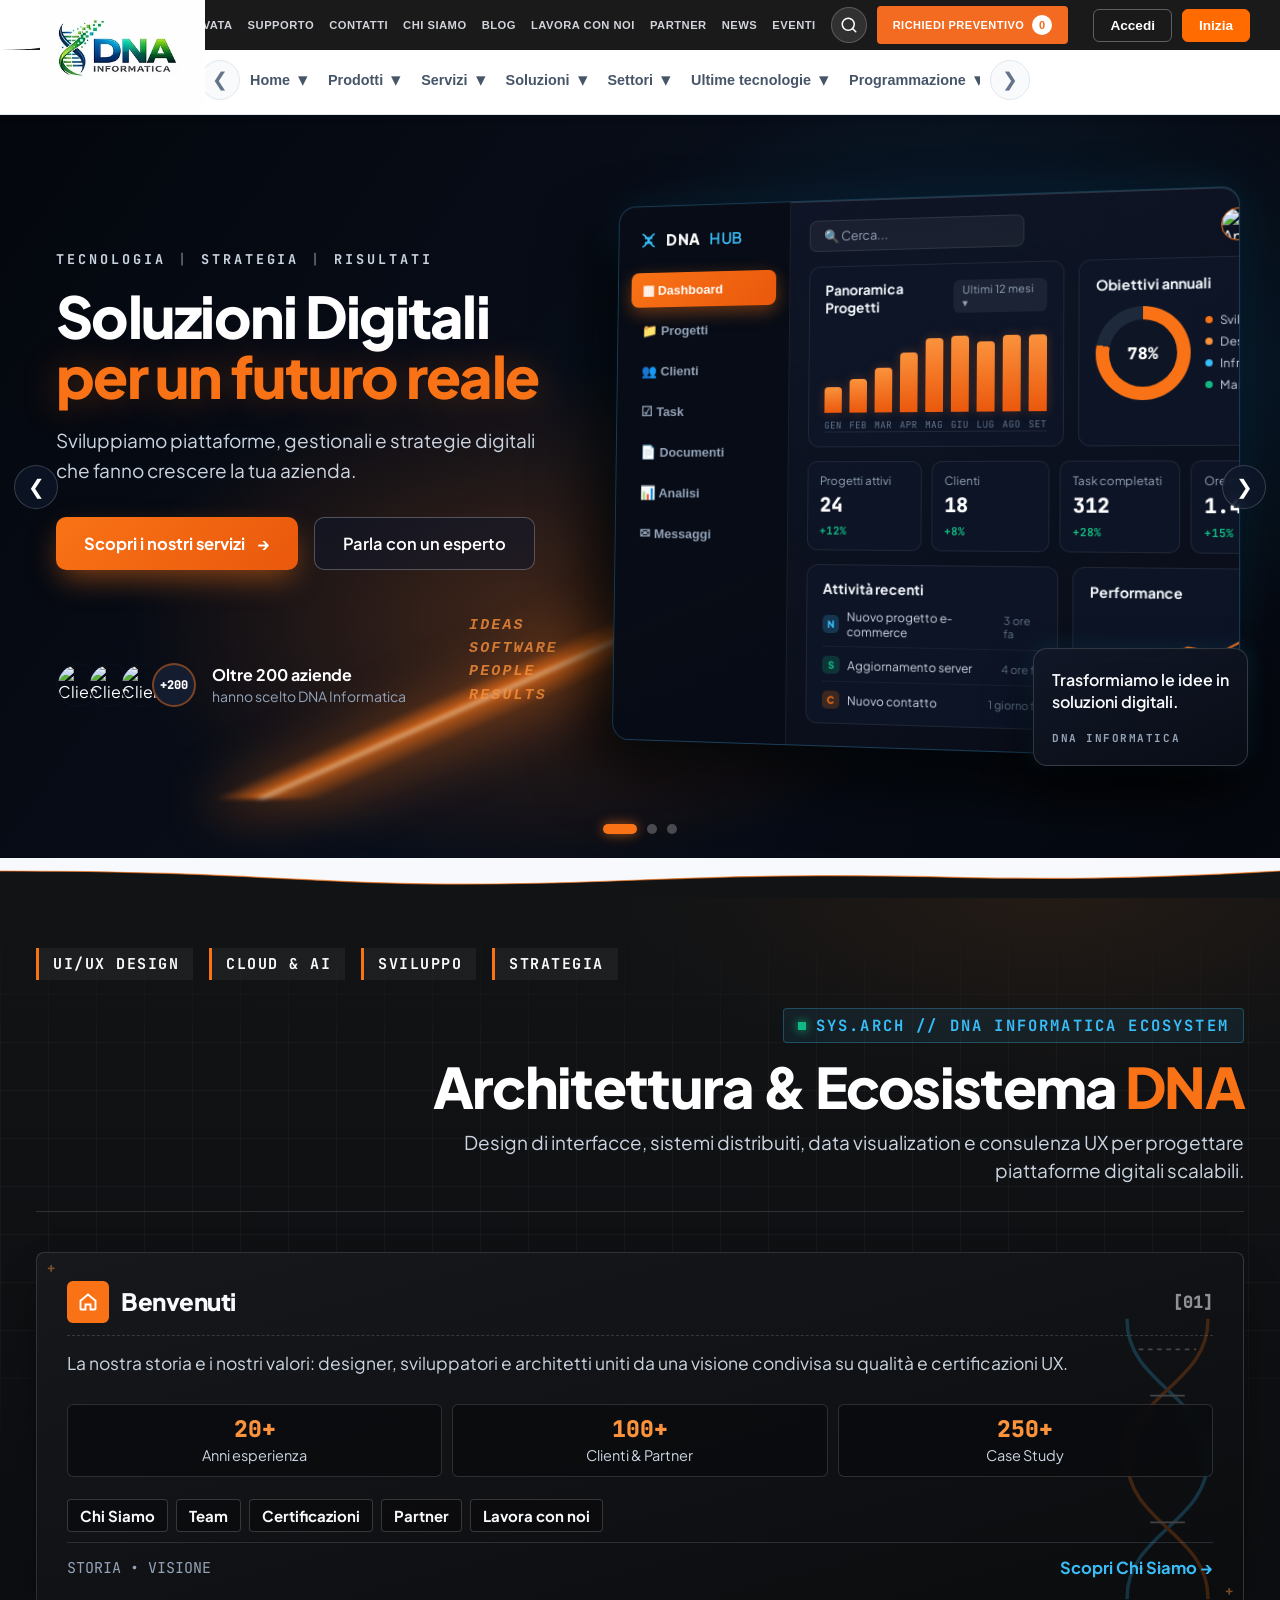
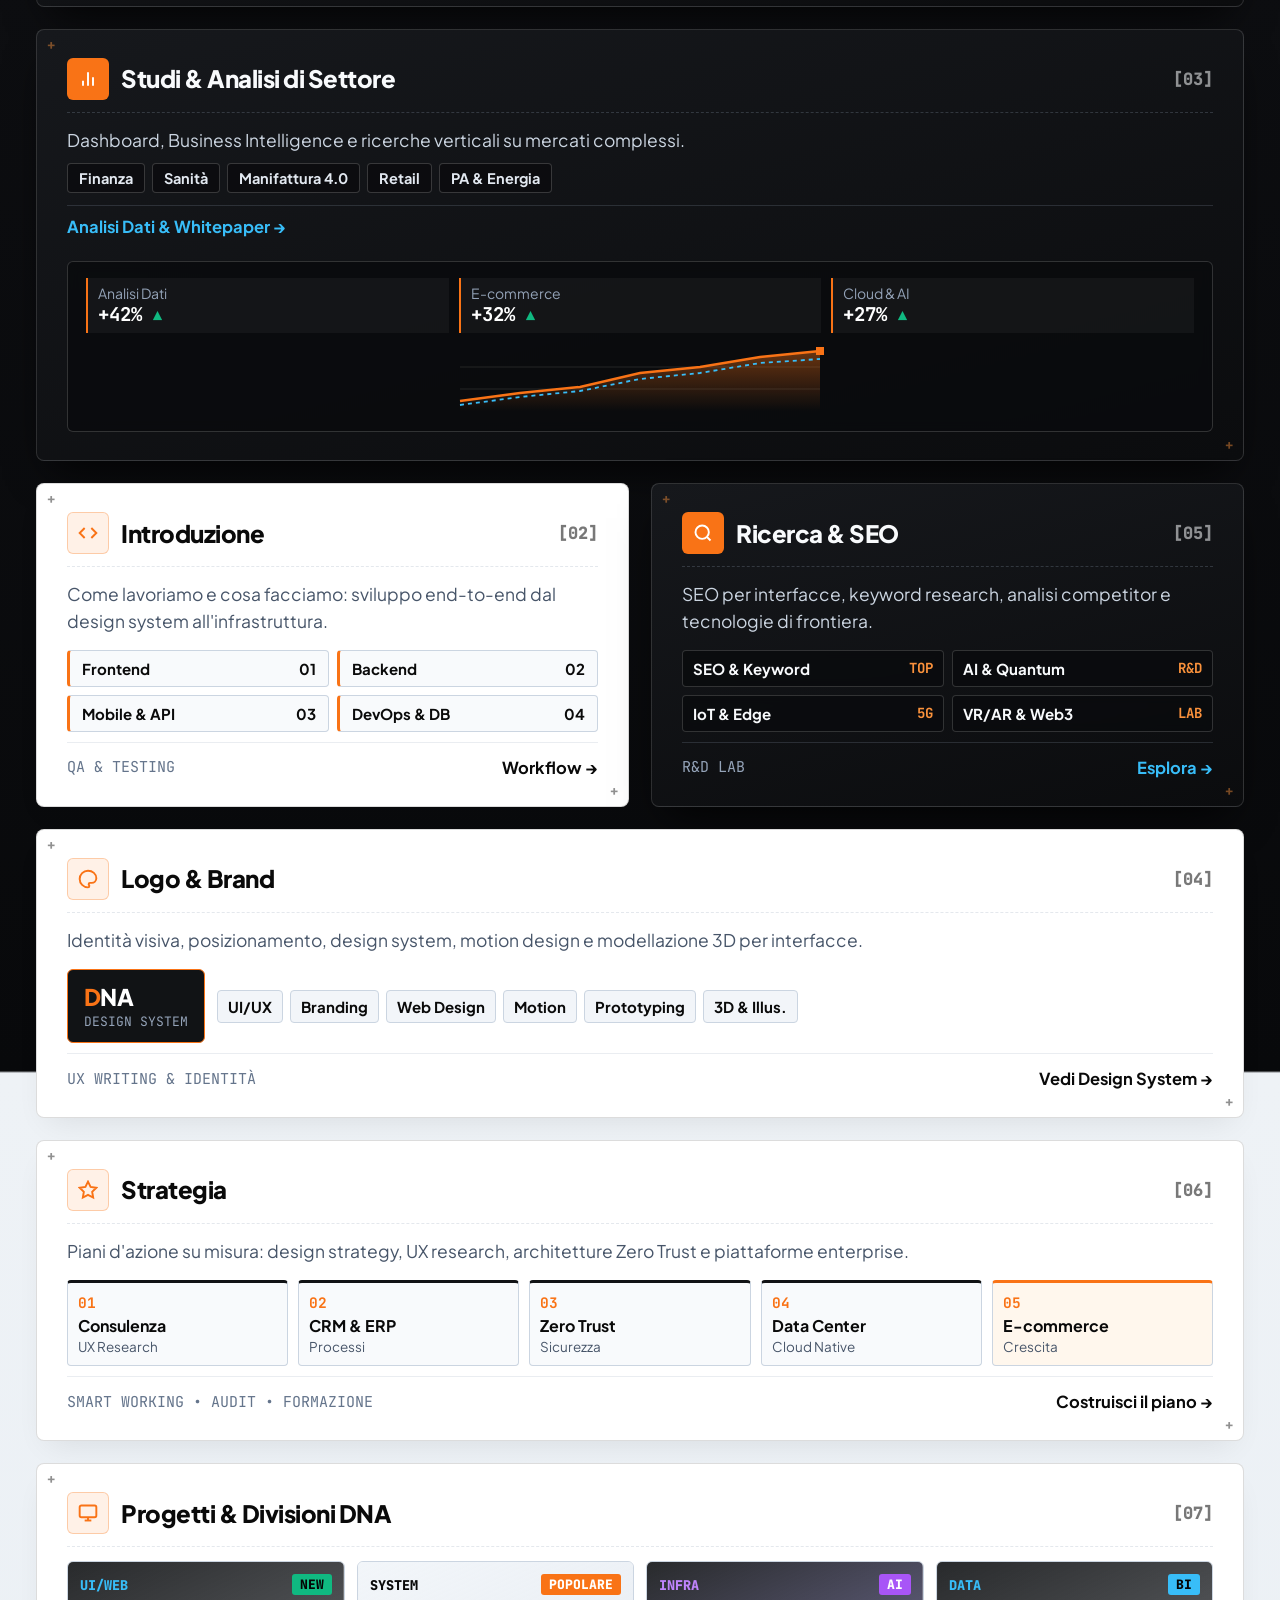
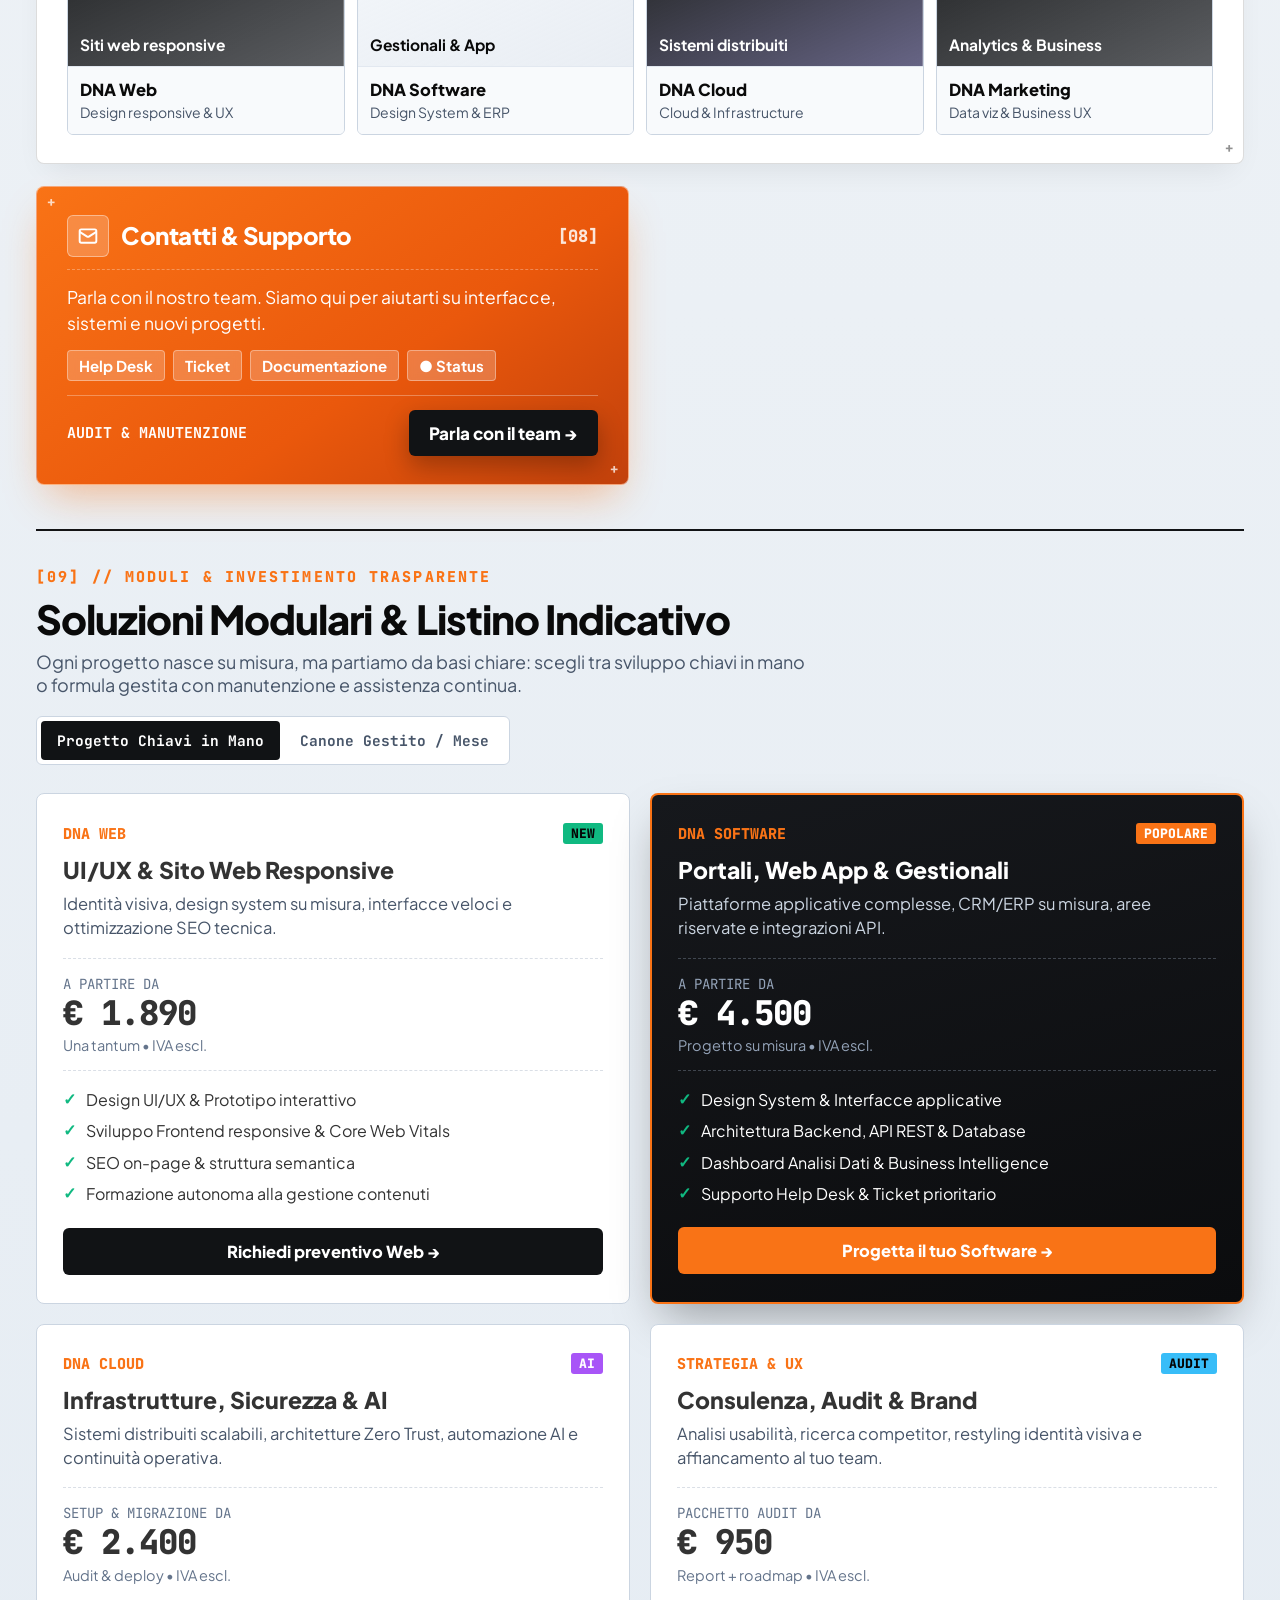
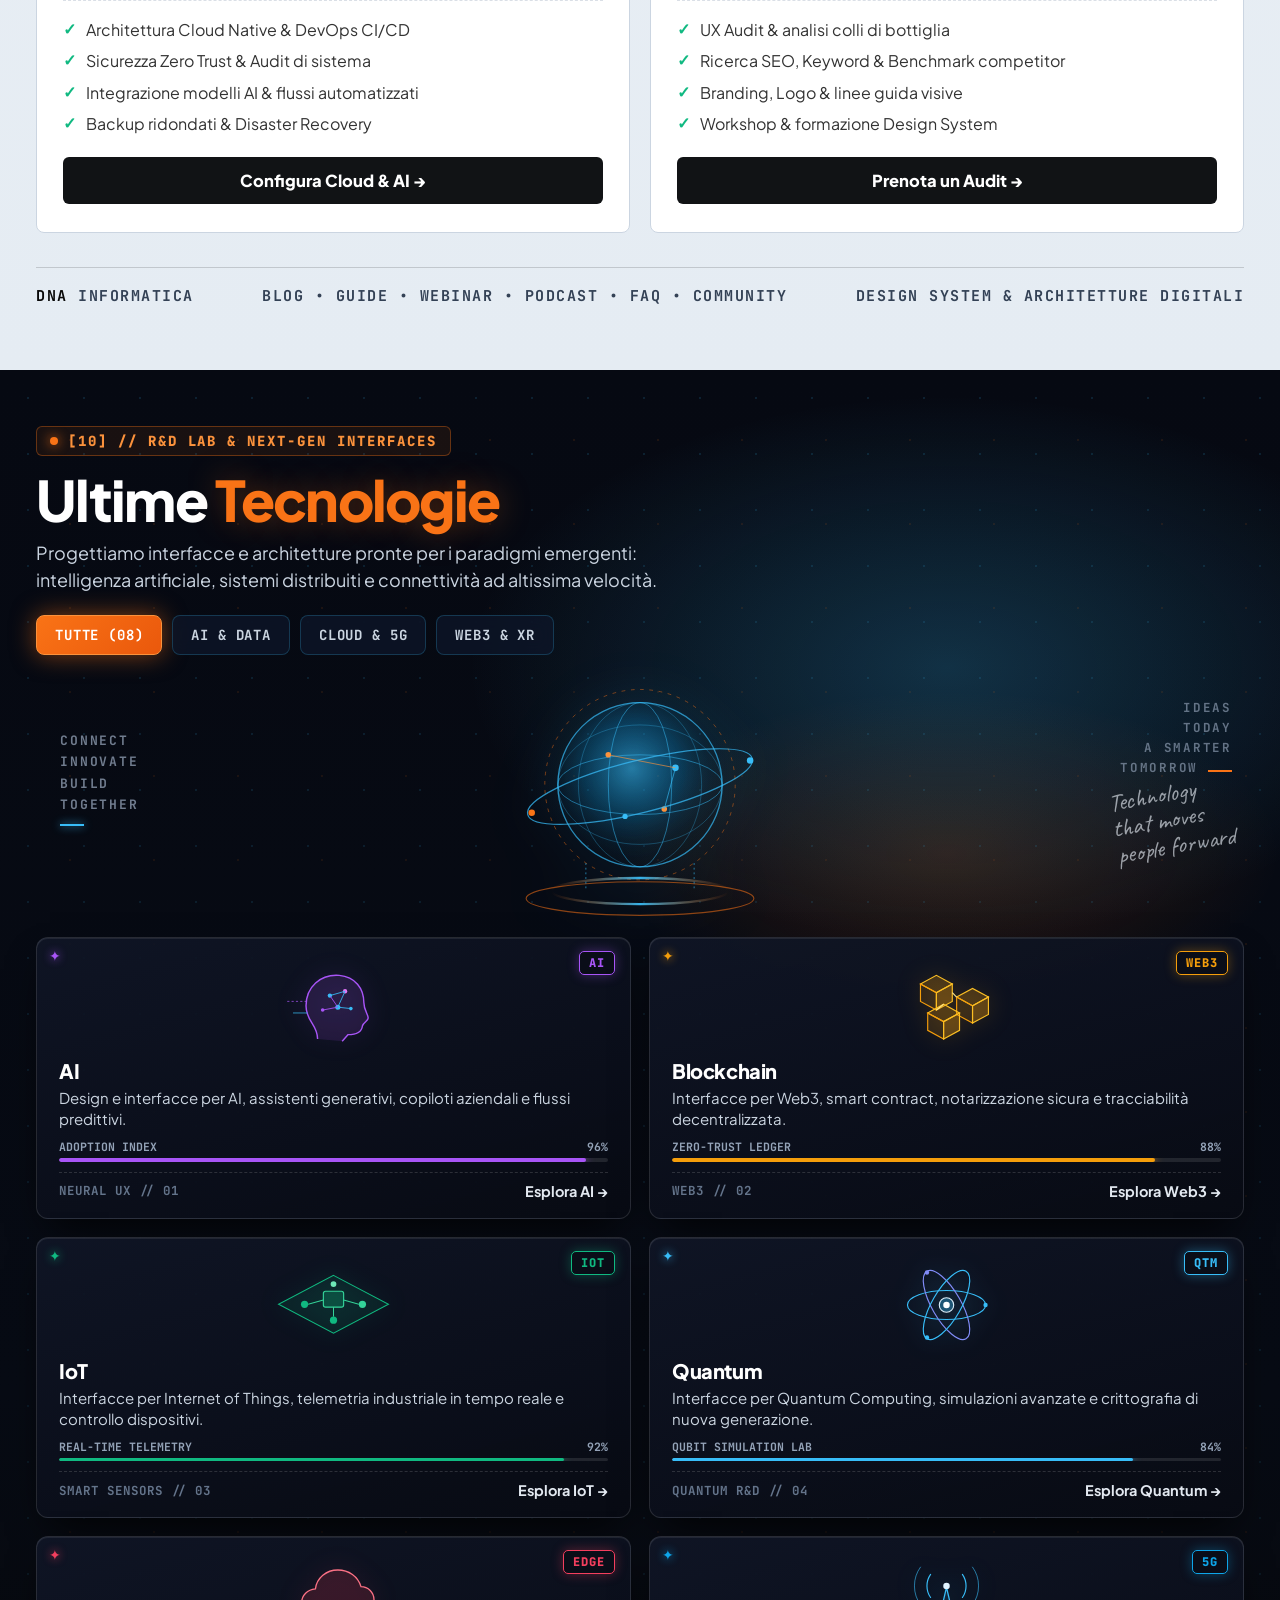
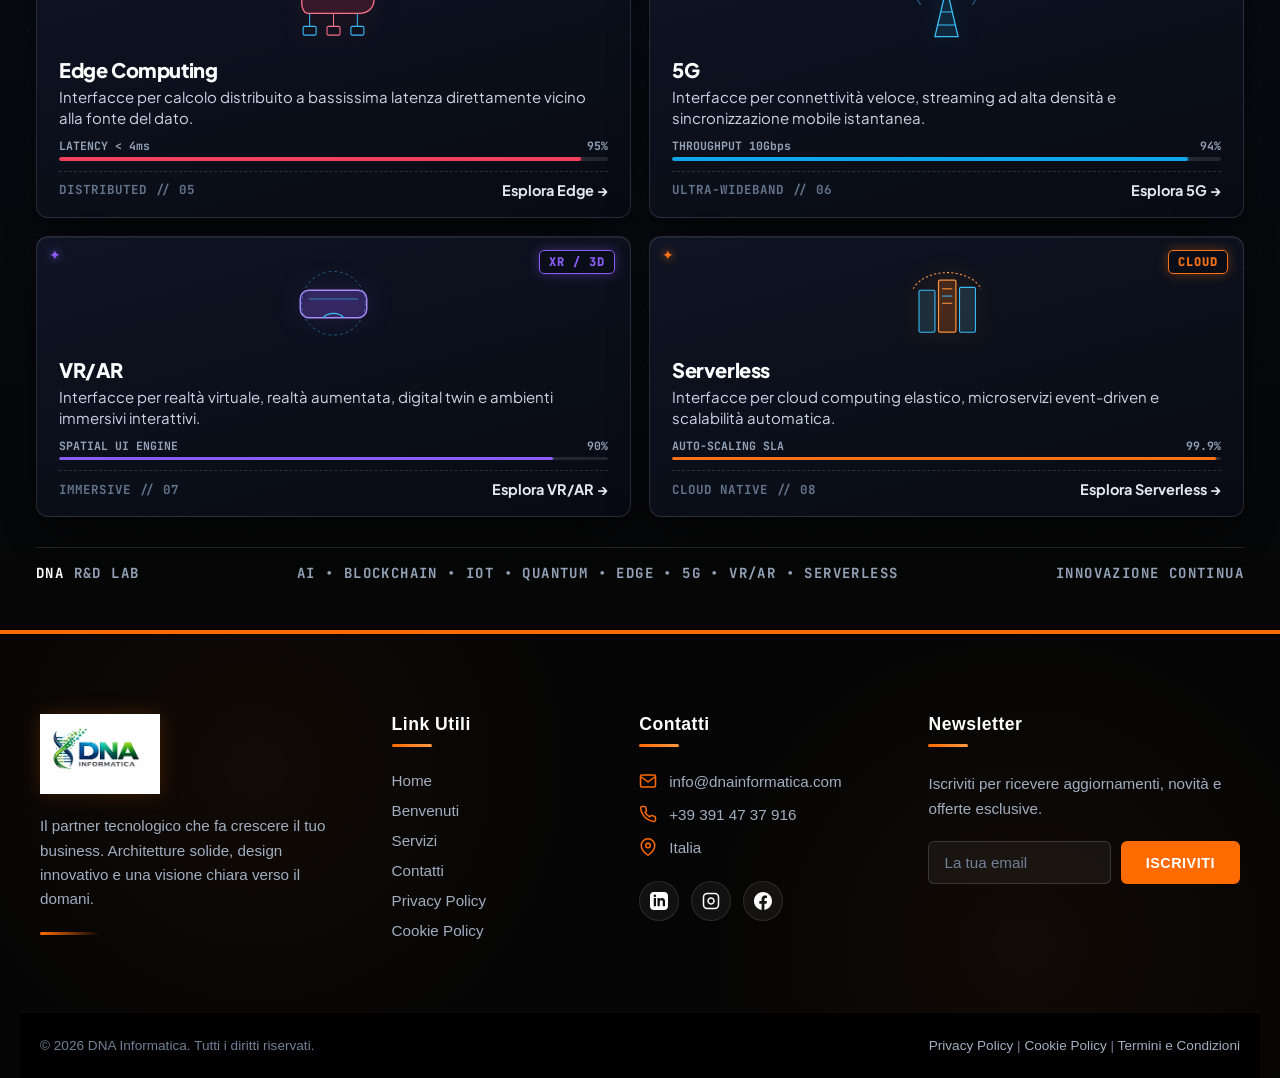
==== commit 572cefaa: "Milestone: struttura DNA Hub con Area Clienti operativa" ====
--- a/index.html
+++ b/index.html
@@ -13,83 +13,1576 @@
     <!-- Qui verrà inserito il menu da menu.html -->
    <div id="header-placeholder"></div>
 
-    <!-- HERO SLIDER -->
-    <section class="hero-slider">
-        <div class="slide active">
-            <div class="slide-content">
-                <div class="slide-brand">
-                    <svg class="brand-icon" viewBox="0 0 24 24" fill="none" stroke="currentColor" stroke-width="2" stroke-linecap="round" stroke-linejoin="round">
-                        <polyline points="16 18 22 12 16 6"></polyline>
-                        <polyline points="8 6 2 12 8 18"></polyline>
-                    </svg>
-                    <span class="brand-text">DNA <strong>SOFTWARE</strong></span>
+   
+
+
+
+
+
+
+
+
+
+
+
+
+
+
+
+
+
+
+
+
+
+
+
+<section id="dna-hero-showcase" class="dna-showcase-sec">
+  <style>
+    @import url('https://fonts.googleapis.com/css2?family=JetBrains+Mono:wght@500;600;700;800&family=Plus+Jakarta+Sans:wght@400;500;600;700;800&display=swap');
+
+    .dna-showcase-sec {
+      --bg-void: #05080f;
+      --bg-panel: #0c1220;
+      --bg-card: #11192b;
+      --orange: #f97316;
+      --orange-bright: #fb923c;
+      --cyan: #38bdf8;
+      --emerald: #10b981;
+      --emerald-bright: #34d399;
+      --text-white: #ffffff;
+      --text-soft: #cbd5e1;
+      --text-muted: #94a3b8;
+
+      font-family: 'Plus Jakarta Sans', -apple-system, BlinkMacSystemFont, sans-serif;
+      background-color: var(--bg-void);
+      background-image:
+        radial-gradient(ellipse 46% 360px at 42% 68%, rgba(249, 115, 22, 0.24), transparent 70%),
+        radial-gradient(ellipse 50% 420px at 78% 35%, rgba(14, 165, 233, 0.16), transparent 72%),
+        linear-gradient(125deg, #04070d 0%, #080e1a 48%, #05080f 100%);
+      color: var(--text-white);
+      position: relative;
+      overflow: hidden;
+      width: 100%;
+      padding: 68px 56px 84px;
+      box-sizing: border-box;
+    }
+
+    .dna-showcase-sec *,
+    .dna-showcase-sec *::before,
+    .dna-showcase-sec *::after {
+      box-sizing: border-box;
+    }
+
+    /* ATMOSFERA & SCIA LUMINOSA DIAGONALE */
+    .dna-showcase-sec .bg-atmosphere {
+      position: absolute;
+      inset: 0;
+      pointer-events: none;
+      z-index: 0;
+      overflow: hidden;
+    }
+
+    .dna-showcase-sec .bg-mountain {
+      position: absolute;
+      inset: 0;
+      background-image: url('https://images.unsplash.com/photo-1519681393784-d120267933ba?auto=format&fit=crop&w=1800&q=80');
+      background-size: cover;
+      background-position: 35% 45%;
+      opacity: 0.22;
+      mix-blend-mode: luminosity;
+      -webkit-mask-image: radial-gradient(ellipse 75% 85% at 45% 55%, #000 15%, transparent 78%);
+      mask-image: radial-gradient(ellipse 75% 85% at 45% 55%, #000 15%, transparent 78%);
+    }
+
+    .dna-showcase-sec .bg-streak {
+      position: absolute;
+      left: 12%;
+      bottom: 8%;
+      width: 55%;
+      height: 220px;
+      background: linear-gradient(156deg, transparent 46%, rgba(249, 115, 22, 0.85) 49.5%, #ffd8a8 50%, rgba(249, 115, 22, 0.65) 50.8%, transparent 55%);
+      filter: blur(2px);
+      opacity: 0.85;
+    }
+
+    .dna-showcase-sec .bg-streak-glow {
+      position: absolute;
+      left: 16%;
+      bottom: 6%;
+      width: 48%;
+      height: 240px;
+      background: linear-gradient(156deg, transparent 40%, rgba(249, 115, 22, 0.35) 50%, transparent 60%);
+      filter: blur(24px);
+    }
+
+    /* SLIDES WRAPPER */
+    .dna-showcase-sec .slides-viewport {
+      max-width: 1680px;
+      margin: 0 auto;
+      position: relative;
+      z-index: 2;
+    }
+
+    .dna-showcase-sec .sc-slide {
+      display: none;
+      grid-template-columns: 44% 56%;
+      align-items: center;
+      gap: 28px;
+      animation: scFadeSlide 0.55s cubic-bezier(0.22, 1, 0.36, 1) forwards;
+    }
+
+    .dna-showcase-sec .sc-slide.active {
+      display: grid;
+    }
+
+    @keyframes scFadeSlide {
+      from {
+        opacity: 0;
+        transform: translateY(10px);
+      }
+      to {
+        opacity: 1;
+        transform: translateY(0);
+      }
+    }
+
+    /* COLONNA SINISTRA */
+    .dna-showcase-sec .sc-left {
+      position: relative;
+      padding-right: 12px;
+    }
+
+    .dna-showcase-sec .sc-kicker {
+      font-family: 'JetBrains Mono', monospace;
+      font-size: 13.5px;
+      font-weight: 700;
+      letter-spacing: 0.22em;
+      text-transform: uppercase;
+      color: var(--text-soft);
+      margin-bottom: 18px;
+      display: flex;
+      align-items: center;
+      gap: 12px;
+    }
+
+    .dna-showcase-sec .sc-kicker span {
+      opacity: 0.45;
+    }
+
+    .dna-showcase-sec .sc-title {
+      font-size: clamp(38px, 4.5vw, 64px);
+      font-weight: 800;
+      line-height: 1.04;
+      letter-spacing: -0.03em;
+      margin: 0 0 20px;
+      color: #ffffff;
+    }
+
+    .dna-showcase-sec .sc-title span {
+      display: block;
+      color: var(--orange);
+      text-shadow: 0 0 36px rgba(249, 115, 22, 0.3);
+    }
+
+    .dna-showcase-sec .sc-desc {
+      font-size: 19px;
+      line-height: 1.55;
+      color: var(--text-soft);
+      max-width: 520px;
+      margin: 0 0 32px;
+    }
+
+    .dna-showcase-sec .sc-actions {
+      display: flex;
+      flex-wrap: wrap;
+      align-items: center;
+      gap: 16px;
+      margin-bottom: 44px;
+    }
+
+    .dna-showcase-sec .btn-sc-primary {
+      display: inline-flex;
+      align-items: center;
+      gap: 12px;
+      background: linear-gradient(135deg, #f97316 0%, #ea580c 100%);
+      color: #ffffff;
+      font-size: 16.5px;
+      font-weight: 700;
+      padding: 16px 28px;
+      border-radius: 10px;
+      text-decoration: none;
+      box-shadow: 0 12px 30px -6px rgba(249, 115, 22, 0.55);
+      transition: transform 0.22s ease, box-shadow 0.22s ease;
+    }
+
+    .dna-showcase-sec .btn-sc-primary:hover {
+      transform: translateY(-2px);
+      box-shadow: 0 16px 36px -4px rgba(249, 115, 22, 0.75);
+    }
+
+    .dna-showcase-sec .btn-sc-secondary {
+      display: inline-flex;
+      align-items: center;
+      justify-content: center;
+      background: rgba(15, 23, 42, 0.55);
+      color: #ffffff;
+      font-size: 16.5px;
+      font-weight: 600;
+      padding: 15px 28px;
+      border-radius: 10px;
+      border: 1px solid rgba(255, 255, 255, 0.26);
+      backdrop-filter: blur(8px);
+      text-decoration: none;
+      transition: all 0.22s ease;
+    }
+
+    .dna-showcase-sec .btn-sc-secondary:hover {
+      border-color: var(--orange);
+      background: rgba(249, 115, 22, 0.12);
+    }
+
+    /* SOCIAL PROOF + PILASTRI */
+    .dna-showcase-sec .sc-social-row {
+      display: flex;
+      align-items: flex-end;
+      justify-content: space-between;
+      gap: 20px;
+    }
+
+    .dna-showcase-sec .sc-proof {
+      display: flex;
+      align-items: center;
+      gap: 16px;
+    }
+
+    .dna-showcase-sec .avatar-stack {
+      display: flex;
+      align-items: center;
+    }
+
+    .dna-showcase-sec .avatar-stack img,
+    .dna-showcase-sec .avatar-badge {
+      width: 44px;
+      height: 44px;
+      border-radius: 50%;
+      border: 2px solid #0a0f1c;
+      object-fit: cover;
+      margin-left: -12px;
+    }
+
+    .dna-showcase-sec .avatar-stack img:first-child {
+      margin-left: 0;
+    }
+
+    .dna-showcase-sec .avatar-badge {
+      background: #141c2f;
+      color: #ffffff;
+      font-family: 'JetBrains Mono', monospace;
+      font-size: 12px;
+      font-weight: 800;
+      display: inline-flex;
+      align-items: center;
+      justify-content: center;
+      border-color: rgba(249, 115, 22, 0.45);
+    }
+
+    .dna-showcase-sec .proof-txt strong {
+      display: block;
+      font-size: 16px;
+      font-weight: 700;
+      color: #ffffff;
+    }
+
+    .dna-showcase-sec .proof-txt span {
+      display: block;
+      font-size: 14px;
+      color: var(--text-muted);
+      margin-top: 2px;
+    }
+
+    .dna-showcase-sec .sc-pillars-vertical {
+      font-family: 'JetBrains Mono', monospace;
+      font-size: 15px;
+      font-weight: 700;
+      font-style: italic;
+      line-height: 1.55;
+      letter-spacing: 0.14em;
+      color: rgba(251, 146, 60, 0.78);
+      text-transform: uppercase;
+      user-select: none;
+    }
+
+    /* COLONNA DESTRA: SCHERMO 3D */
+    .dna-showcase-sec .sc-right {
+      position: relative;
+      perspective: 1600px;
+      padding: 12px 18px 26px 0;
+    }
+
+    .dna-showcase-sec .hub-screen {
+      background: linear-gradient(155deg, rgba(16, 23, 40, 0.96) 0%, rgba(9, 13, 24, 0.98) 100%);
+      border: 1.5px solid rgba(56, 189, 248, 0.25);
+      border-radius: 18px;
+      box-shadow:
+        -24px 28px 65px rgba(0, 0, 0, 0.85),
+        0 0 40px rgba(14, 165, 233, 0.12),
+        inset 0 1px 0 rgba(255, 255, 255, 0.14);
+      display: grid;
+      grid-template-columns: 185px 1fr;
+      overflow: hidden;
+      transform: rotateY(-11deg) rotateX(2deg);
+      transform-style: preserve-3d;
+      transition: transform 0.35s cubic-bezier(0.22, 1, 0.36, 1), box-shadow 0.35s ease;
+    }
+
+    .dna-showcase-sec .sc-right:hover .hub-screen {
+      transform: rotateY(-5deg) rotateX(1deg);
+      box-shadow:
+        -16px 24px 60px rgba(0, 0, 0, 0.9),
+        0 0 48px rgba(249, 115, 22, 0.18),
+        inset 0 1px 0 rgba(255, 255, 255, 0.18);
+    }
+
+    .dna-showcase-sec .theme-emerald:hover .hub-screen {
+      box-shadow:
+        -16px 24px 60px rgba(0, 0, 0, 0.9),
+        0 0 48px rgba(16, 185, 129, 0.22),
+        inset 0 1px 0 rgba(255, 255, 255, 0.18);
+    }
+
+    .dna-showcase-sec .hub-sidebar {
+      background: rgba(7, 11, 20, 0.85);
+      border-right: 1px solid rgba(255, 255, 255, 0.08);
+      padding: 20px 14px;
+      display: flex;
+      flex-direction: column;
+      gap: 6px;
+    }
+
+    .dna-showcase-sec .hub-logo {
+      display: flex;
+      align-items: center;
+      gap: 9px;
+      font-size: 16px;
+      font-weight: 800;
+      letter-spacing: 0.04em;
+      color: #ffffff;
+      padding: 4px 8px 18px;
+    }
+
+    .dna-showcase-sec .hub-logo span {
+      color: var(--cyan);
+      font-weight: 600;
+    }
+
+    .dna-showcase-sec .theme-emerald .hub-logo span {
+      color: var(--emerald-bright);
+    }
+
+    .dna-showcase-sec .hub-nav-item {
+      display: flex;
+      align-items: center;
+      gap: 10px;
+      padding: 10px 12px;
+      border-radius: 8px;
+      font-size: 13.5px;
+      font-weight: 600;
+      color: var(--text-muted);
+      cursor: pointer;
+      border: none;
+      background: transparent;
+      text-align: left;
+      width: 100%;
+      transition: all 0.2s ease;
+    }
+
+    .dna-showcase-sec .hub-nav-item:hover {
+      color: #ffffff;
+      background: rgba(255, 255, 255, 0.06);
+    }
+
+    /* STATI ATTIVI DEI TASTI PER CIASCUN TEMA SLIDE */
+    .dna-showcase-sec .theme-orange .hub-nav-item.active {
+      background: linear-gradient(135deg, #f97316, #ea580c);
+      color: #ffffff;
+      box-shadow: 0 6px 18px rgba(249, 115, 22, 0.4);
+    }
+
+    .dna-showcase-sec .theme-cyan .hub-nav-item.active {
+      background: linear-gradient(135deg, #0284c7, #0369a1);
+      color: #ffffff;
+      box-shadow: 0 6px 18px rgba(14, 165, 233, 0.4);
+    }
+
+    .dna-showcase-sec .theme-emerald .hub-nav-item.active {
+      background: linear-gradient(135deg, #10b981, #059669);
+      color: #ffffff;
+      box-shadow: 0 6px 18px rgba(16, 185, 129, 0.42);
+    }
+
+    .dna-showcase-sec .hub-main {
+      padding: 18px 20px 22px;
+      display: flex;
+      flex-direction: column;
+      gap: 14px;
+    }
+
+    .dna-showcase-sec .hub-topbar {
+      display: flex;
+      align-items: center;
+      justify-content: space-between;
+      gap: 12px;
+    }
+
+    .dna-showcase-sec .hub-search {
+      background: rgba(255, 255, 255, 0.05);
+      border: 1px solid rgba(255, 255, 255, 0.09);
+      border-radius: 8px;
+      padding: 7px 14px;
+      font-size: 13px;
+      color: var(--text-muted);
+      width: 220px;
+      display: flex;
+      align-items: center;
+      gap: 8px;
+    }
+
+    .dna-showcase-sec .hub-user {
+      display: flex;
+      align-items: center;
+      gap: 10px;
+    }
+
+    .dna-showcase-sec .hub-user img {
+      width: 32px;
+      height: 32px;
+      border-radius: 50%;
+      object-fit: cover;
+      border: 1.5px solid var(--orange);
+    }
+
+    .dna-showcase-sec .hub-user-info strong {
+      display: block;
+      font-size: 13px;
+      color: #ffffff;
+      line-height: 1.1;
+    }
+
+    .dna-showcase-sec .hub-user-info small {
+      font-size: 11px;
+      color: var(--text-muted);
+    }
+
+    .dna-showcase-sec .hub-row-top {
+      display: grid;
+      grid-template-columns: 1.35fr 1fr;
+      gap: 14px;
+    }
+
+    .dna-showcase-sec .hub-box {
+      background: rgba(15, 23, 42, 0.72);
+      border: 1px solid rgba(255, 255, 255, 0.08);
+      border-radius: 12px;
+      padding: 14px 16px;
+    }
+
+    .dna-showcase-sec .hub-box-head {
+      display: flex;
+      align-items: center;
+      justify-content: space-between;
+      margin-bottom: 12px;
+    }
+
+    .dna-showcase-sec .hub-box-title {
+      font-size: 14px;
+      font-weight: 700;
+      color: #f1f5f9;
+    }
+
+    .dna-showcase-sec .hub-pill {
+      font-size: 11px;
+      color: var(--text-muted);
+      background: rgba(255, 255, 255, 0.06);
+      padding: 3px 9px;
+      border-radius: 6px;
+    }
+
+    .dna-showcase-sec .bars-chart {
+      height: 106px;
+      display: flex;
+      align-items: flex-end;
+      gap: 8px;
+      padding-top: 10px;
+      border-bottom: 1px solid rgba(255, 255, 255, 0.08);
+    }
+
+    .dna-showcase-sec .bar-col {
+      flex: 1;
+      display: flex;
+      flex-direction: column;
+      align-items: center;
+      gap: 6px;
+      height: 100%;
+      justify-content: flex-end;
+    }
+
+    .dna-showcase-sec .bar-fill {
+      width: 100%;
+      border-radius: 4px 4px 0 0;
+      background: linear-gradient(180deg, #fb923c 0%, #ea580c 100%);
+      transition: height 0.45s cubic-bezier(0.22, 1, 0.36, 1);
+      box-shadow: 0 0 12px rgba(249, 115, 22, 0.25);
+    }
+
+    .dna-showcase-sec .bar-fill.cyan-bar {
+      background: linear-gradient(180deg, #38bdf8 0%, #0284c7 100%);
+      box-shadow: 0 0 12px rgba(56, 189, 248, 0.28);
+    }
+
+    .dna-showcase-sec .bar-fill.emerald-bar {
+      background: linear-gradient(180deg, #34d399 0%, #059669 100%);
+      box-shadow: 0 0 12px rgba(16, 185, 129, 0.32);
+    }
+
+    .dna-showcase-sec .bar-col span {
+      font-family: 'JetBrains Mono', monospace;
+      font-size: 9.5px;
+      color: #64748b;
+    }
+
+    .dna-showcase-sec .donut-wrap {
+      display: flex;
+      align-items: center;
+      gap: 14px;
+    }
+
+    .dna-showcase-sec .donut-ring {
+      width: 92px;
+      height: 92px;
+      border-radius: 50%;
+      display: flex;
+      align-items: center;
+      justify-content: center;
+      flex-shrink: 0;
+      position: relative;
+      transition: background 0.4s ease;
+    }
+
+    .dna-showcase-sec .donut-ring::after {
+      content: attr(data-pct);
+      width: 66px;
+      height: 66px;
+      border-radius: 50%;
+      background: #0e1525;
+      display: flex;
+      align-items: center;
+      justify-content: center;
+      font-family: 'JetBrains Mono', monospace;
+      font-size: 16px;
+      font-weight: 800;
+      color: #ffffff;
+    }
+
+    .dna-showcase-sec .donut-legend {
+      list-style: none;
+      padding: 0;
+      margin: 0;
+      display: flex;
+      flex-direction: column;
+      gap: 6px;
+      font-size: 11.5px;
+      color: var(--text-soft);
+    }
+
+    .dna-showcase-sec .donut-legend li {
+      display: flex;
+      align-items: center;
+      gap: 7px;
+    }
+
+    .dna-showcase-sec .donut-legend i {
+      width: 7px;
+      height: 7px;
+      border-radius: 50%;
+      display: inline-block;
+    }
+
+    .dna-showcase-sec .hub-kpi-grid {
+      display: grid;
+      grid-template-columns: repeat(4, 1fr);
+      gap: 10px;
+    }
+
+    .dna-showcase-sec .hk-card {
+      background: rgba(15, 23, 42, 0.72);
+      border: 1px solid rgba(255, 255, 255, 0.08);
+      border-radius: 10px;
+      padding: 11px 12px;
+    }
+
+    .dna-showcase-sec .hk-lbl {
+      font-size: 11.5px;
+      color: var(--text-muted);
+      display: block;
+      margin-bottom: 4px;
+    }
+
+    .dna-showcase-sec .hk-val {
+      font-family: 'JetBrains Mono', monospace;
+      font-size: 20px;
+      font-weight: 800;
+      color: #ffffff;
+      display: block;
+    }
+
+    .dna-showcase-sec .hk-delta {
+      font-family: 'JetBrains Mono', monospace;
+      font-size: 11px;
+      font-weight: 700;
+      color: var(--emerald);
+      margin-top: 3px;
+      display: inline-block;
+    }
+
+    .dna-showcase-sec .hub-row-bot {
+      display: grid;
+      grid-template-columns: 1.1fr 1fr;
+      gap: 14px;
+    }
+
+    .dna-showcase-sec .act-list {
+      display: flex;
+      flex-direction: column;
+      gap: 9px;
+    }
+
+    .dna-showcase-sec .act-item {
+      display: flex;
+      align-items: center;
+      justify-content: space-between;
+      font-size: 12px;
+      color: var(--text-soft);
+      padding-bottom: 7px;
+      border-bottom: 1px solid rgba(255, 255, 255, 0.05);
+    }
+
+    .dna-showcase-sec .act-item:last-child {
+      border-bottom: none;
+      padding-bottom: 0;
+    }
+
+    .dna-showcase-sec .act-dot {
+      display: inline-flex;
+      align-items: center;
+      gap: 8px;
+    }
+
+    .dna-showcase-sec .act-dot i {
+      width: 18px;
+      height: 18px;
+      border-radius: 5px;
+      display: inline-flex;
+      align-items: center;
+      justify-content: center;
+      font-style: normal;
+      font-size: 10px;
+      font-weight: 800;
+    }
+
+    .dna-showcase-sec .act-time {
+      font-size: 11px;
+      color: #64748b;
+    }
+
+    .dna-showcase-sec .perf-head {
+      display: flex;
+      justify-content: space-between;
+      align-items: center;
+      margin-bottom: 6px;
+    }
+
+    .dna-showcase-sec .perf-badge {
+      font-family: 'JetBrains Mono', monospace;
+      font-size: 14px;
+      font-weight: 800;
+      color: var(--orange-bright);
+    }
+
+    .dna-showcase-sec .floating-quote-card {
+      position: absolute;
+      right: 4px;
+      bottom: 8px;
+      width: 215px;
+      background: linear-gradient(155deg, rgba(17, 24, 39, 0.96) 0%, rgba(9, 13, 22, 0.98) 100%);
+      border: 1px solid rgba(255, 255, 255, 0.16);
+      border-radius: 14px;
+      padding: 20px 18px;
+      box-shadow: 0 22px 45px rgba(0, 0, 0, 0.85), 0 0 24px rgba(56, 189, 248, 0.15);
+      backdrop-filter: blur(12px);
+      z-index: 5;
+    }
+
+    .dna-showcase-sec .floating-quote-card p {
+      font-size: 16px;
+      font-weight: 600;
+      line-height: 1.4;
+      color: #f8fafc;
+      margin: 0 0 18px;
+    }
+
+    .dna-showcase-sec .floating-quote-card span {
+      display: block;
+      font-family: 'JetBrains Mono', monospace;
+      font-size: 11px;
+      font-weight: 700;
+      letter-spacing: 0.14em;
+      color: var(--text-muted);
+      text-transform: uppercase;
+    }
+
+    /* CONTROLLI SLIDER */
+    .dna-showcase-sec .sc-arrow {
+      position: absolute;
+      top: 50%;
+      transform: translateY(-50%);
+      width: 44px;
+      height: 44px;
+      border-radius: 50%;
+      background: rgba(15, 23, 42, 0.72);
+      border: 1px solid rgba(255, 255, 255, 0.18);
+      color: #ffffff;
+      font-size: 20px;
+      display: flex;
+      align-items: center;
+      justify-content: center;
+      cursor: pointer;
+      z-index: 10;
+      backdrop-filter: blur(8px);
+      transition: all 0.25s ease;
+    }
+
+    .dna-showcase-sec .sc-arrow:hover {
+      background: var(--orange);
+      border-color: var(--orange);
+      box-shadow: 0 0 20px rgba(249, 115, 22, 0.55);
+    }
+
+    .dna-showcase-sec .sc-arrow.prev { left: 14px; }
+    .dna-showcase-sec .sc-arrow.next { right: 14px; }
+
+    .dna-showcase-sec .sc-dots {
+      position: absolute;
+      bottom: 24px;
+      left: 50%;
+      transform: translateX(-50%);
+      display: flex;
+      align-items: center;
+      gap: 10px;
+      z-index: 10;
+    }
+
+    .dna-showcase-sec .sc-dot {
+      width: 10px;
+      height: 10px;
+      border-radius: 99px;
+      background: rgba(255, 255, 255, 0.25);
+      border: none;
+      padding: 0;
+      cursor: pointer;
+      transition: all 0.3s ease;
+    }
+
+    .dna-showcase-sec .sc-dot.active {
+      width: 34px;
+      background: var(--orange);
+      box-shadow: 0 0 12px rgba(249, 115, 22, 0.65);
+    }
+
+    /* TABLET & MOBILE */
+    @media (max-width: 1200px) {
+      .dna-showcase-sec {
+        padding: 56px 28px 76px;
+      }
+      .dna-showcase-sec .sc-slide.active {
+        grid-template-columns: 1fr;
+        gap: 38px;
+      }
+      .dna-showcase-sec .hub-screen,
+      .dna-showcase-sec .sc-right:hover .hub-screen {
+        transform: none;
+      }
+      .dna-showcase-sec .sc-title {
+        color: #ffffff !important;
+      }
+      .dna-showcase-sec .sc-title span {
+        color: #f97316 !important;
+      }
+    }
+
+    @media (max-width: 768px) {
+      .dna-showcase-sec {
+        padding: 44px 18px 72px;
+      }
+      .dna-showcase-sec .sc-social-row {
+        flex-direction: column;
+        align-items: flex-start;
+      }
+      .dna-showcase-sec .sc-pillars-vertical {
+        display: flex;
+        flex-wrap: wrap;
+        gap: 12px;
+      }
+      .dna-showcase-sec .hub-screen {
+        grid-template-columns: 1fr;
+      }
+      .dna-showcase-sec .hub-sidebar {
+        flex-direction: row;
+        overflow-x: auto;
+        border-right: none;
+        border-bottom: 1px solid rgba(255, 255, 255, 0.08);
+        padding: 12px;
+      }
+      .dna-showcase-sec .hub-logo {
+        padding: 0 10px 0 0;
+      }
+      .dna-showcase-sec .hub-nav-item {
+        width: auto;
+        white-space: nowrap;
+      }
+      .dna-showcase-sec .hub-row-top,
+      .dna-showcase-sec .hub-row-bot {
+        grid-template-columns: 1fr;
+      }
+      .dna-showcase-sec .hub-kpi-grid {
+        grid-template-columns: repeat(2, 1fr);
+      }
+      .dna-showcase-sec .floating-quote-card {
+        position: static;
+        width: 100%;
+        margin-top: 16px;
+      }
+      .dna-showcase-sec .sc-arrow {
+        top: auto;
+        bottom: 14px;
+        width: 36px;
+        height: 36px;
+        font-size: 16px;
+      }
+    }
+  </style>
+
+  <!-- ATMOSFERA E SCIA ENERGETICA DI SFONDO -->
+  <div class="bg-atmosphere" aria-hidden="true">
+    <div class="bg-mountain"></div>
+    <div class="bg-streak-glow"></div>
+    <div class="bg-streak"></div>
+  </div>
+
+  <div class="slides-viewport">
+    <!-- ==================== SLIDE 1: DNA HUB & GESTIONALI ==================== -->
+    <div class="sc-slide active" data-slide="0">
+      <div class="sc-left">
+        <div class="sc-kicker">
+          TECNOLOGIA <span>|</span> STRATEGIA <span>|</span> RISULTATI
+        </div>
+
+        <h2 class="sc-title">
+          Soluzioni Digitali
+          <span>per un futuro reale</span>
+        </h2>
+
+        <p class="sc-desc">
+          Sviluppiamo piattaforme, gestionali e strategie digitali che fanno crescere la tua azienda.
+        </p>
+
+        <div class="sc-actions">
+          <a href="#esplora-dna-architect" class="btn-sc-primary">
+            Scopri i nostri servizi <span>&rarr;</span>
+          </a>
+          <a href="#contatti" class="btn-sc-secondary">
+            Parla con un esperto
+          </a>
+        </div>
+
+        <div class="sc-social-row">
+          <div class="sc-proof">
+            <div class="avatar-stack">
+              <img src="https://images.unsplash.com/photo-1534528741775-53994a69daeb?auto=format&fit=crop&w=120&q=80" alt="Cliente 1">
+              <img src="https://images.unsplash.com/photo-1507003211169-0a1dd7228f2d?auto=format&fit=crop&w=120&q=80" alt="Cliente 2">
+              <img src="https://images.unsplash.com/photo-1500648767791-00dcc994a43e?auto=format&fit=crop&w=120&q=80" alt="Cliente 3">
+              <span class="avatar-badge">+200</span>
+            </div>
+            <div class="proof-txt">
+              <strong>Oltre 200 aziende</strong>
+              <span>hanno scelto DNA Informatica</span>
+            </div>
+          </div>
+
+          <div class="sc-pillars-vertical" aria-hidden="true">
+            <div>IDEAS</div>
+            <div>SOFTWARE</div>
+            <div>PEOPLE</div>
+            <div>RESULTS</div>
+          </div>
+        </div>
+      </div>
+
+      <div class="sc-right theme-orange">
+        <div class="hub-screen">
+          <aside class="hub-sidebar">
+            <div class="hub-logo">
+              <svg width="20" height="20" viewBox="0 0 24 24" fill="none" stroke="#38bdf8" stroke-width="2.2">
+                <path d="M4 4c5 0 11 16 16 16M20 4c-5 0-11 16-16 16M7 9h10M7 15h10"/>
+              </svg>
+              DNA <span>HUB</span>
+            </div>
+            <button type="button" class="hub-nav-item active" data-tab="hub-dashboard">&#9638; Dashboard</button>
+            <button type="button" class="hub-nav-item" data-tab="hub-progetti">&#128193; Progetti</button>
+            <button type="button" class="hub-nav-item" data-tab="hub-clienti">&#128101; Clienti</button>
+            <button type="button" class="hub-nav-item" data-tab="hub-task">&#9745; Task</button>
+            <button type="button" class="hub-nav-item" data-tab="hub-documenti">&#128196; Documenti</button>
+            <button type="button" class="hub-nav-item" data-tab="hub-analisi">&#128202; Analisi</button>
+            <button type="button" class="hub-nav-item" data-tab="hub-messaggi">&#9993; Messaggi</button>
+          </aside>
+
+          <div class="hub-main">
+            <div class="hub-topbar">
+              <div class="hub-search">&#128269; Cerca...</div>
+              <div class="hub-user">
+                <img src="https://images.unsplash.com/photo-1560250097-0b93528c311a?auto=format&fit=crop&w=100&q=80" alt="Andrea Admin">
+                <div class="hub-user-info">
+                  <strong>Andrea</strong>
+                  <small>Admin</small>
                 </div>
-                <span class="slide-badge">DNA Hub Architetture</span>
-                <h2>Architetture Software che contano</h2>
-                <p>Progettiamo ecosistemi digitali solidi, scalabili e orientati al futuro. Mettiamo le basi tecniche per garantire alle tue applicazioni massime prestazioni e zero colli di bottiglia.</p>
-                <div class="hero-buttons">
-                    <a href="#" class="btn-aruba">SCOPRI LE ARCHITETTURE</a>
-                    <a href="#" class="btn-outline">PARLA CON UN ESPERTO</a>
+              </div>
+            </div>
+
+            <div class="hub-row-top">
+              <div class="hub-box">
+                <div class="hub-box-head">
+                  <span class="hub-box-title js-chart-title">Panoramica Progetti</span>
+                  <span class="hub-pill">Ultimi 12 mesi &#9662;</span>
                 </div>
-            </div>
-            <div class="slide-image">
-                <img src="https://cdn.pixabay.com/photo/2023/09/28/07/25/technology-8280864_1280.jpg" alt="Architetture">
-            </div>
-        </div>
-
-        <div class="slide">
-            <div class="slide-content">
-                <div class="slide-brand">
-                    <svg class="brand-icon" viewBox="0 0 24 24" fill="none" stroke="currentColor" stroke-width="2" stroke-linecap="round" stroke-linejoin="round">
-                        <circle cx="12" cy="12" r="10"></circle>
-                        <line x1="2" y1="12" x2="22" y2="12"></line>
-                        <path d="M12 2a15.3 15.3 0 0 1 4 10 15.3 15.3 0 0 1-4 10 15.3 15.3 0 0 1-4-10 15.3 15.3 0 0 1 4-10z"></path>
-                    </svg>
-                    <span class="brand-text">DNA <strong>WEB</strong></span>
+                <div class="bars-chart js-bars">
+                  <div class="bar-col"><div class="bar-fill" style="height:28%;"></div><span>GEN</span></div>
+                  <div class="bar-col"><div class="bar-fill" style="height:36%;"></div><span>FEB</span></div>
+                  <div class="bar-col"><div class="bar-fill" style="height:48%;"></div><span>MAR</span></div>
+                  <div class="bar-col"><div class="bar-fill" style="height:64%;"></div><span>APR</span></div>
+                  <div class="bar-col"><div class="bar-fill" style="height:78%;"></div><span>MAG</span></div>
+                  <div class="bar-col"><div class="bar-fill" style="height:86%;"></div><span>GIU</span></div>
+                  <div class="bar-col"><div class="bar-fill" style="height:74%;"></div><span>LUG</span></div>
+                  <div class="bar-col"><div class="bar-fill" style="height:92%;"></div><span>AGO</span></div>
+                  <div class="bar-col"><div class="bar-fill" style="height:98%;"></div><span>SET</span></div>
                 </div>
-                <span class="slide-badge">Piattaforme</span>
-                <h2>Piattaforme che si distinguono</h2>
-                <p>Non creiamo solo software, creiamo esperienze. Sviluppiamo piattaforme personalizzate, sicure e intuitive che si distinguono dalla concorrenza e accelerano il tuo business.</p>
-                <div class="hero-buttons">
-                    <a href="#" class="btn-aruba">SCOPRI LE PIATTAFORME</a>
-                    <a href="#" class="btn-outline">PARLA CON UN ESPERTO</a>
+              </div>
+
+              <div class="hub-box">
+                <div class="hub-box-head">
+                  <span class="hub-box-title">Obiettivi annuali</span>
+                  <span class="hub-pill">&#9662;</span>
                 </div>
-            </div>
-            <div class="slide-image">
-                <img src="https://www.ydeos.fr/wp-content/uploads/2026/03/Comprendre-sylae-et-ses-fonctionnalites-principales-1024x585.jpg" alt="Piattaforme">
-            </div>
-        </div>
-
-        <div class="slide">
-            <div class="slide-content">
-                <div class="slide-brand">
-                    <svg class="brand-icon" viewBox="0 0 24 24" fill="none" stroke="currentColor" stroke-width="2" stroke-linecap="round" stroke-linejoin="round">
-                        <path d="M18 10h-1.26A8 8 0 1 0 9 20h9a5 5 0 0 0 0-10z"></path>
-                    </svg>
-                    <span class="brand-text">DNA <strong>CLOUD</strong></span>
+                <div class="donut-wrap">
+                  <div class="donut-ring js-donut" data-pct="78%" style="background: conic-gradient(#f97316 0% 78%, #1e293b 78% 100%);"></div>
+                  <ul class="donut-legend">
+                    <li><i style="background:#f97316;"></i> Sviluppo</li>
+                    <li><i style="background:#fb923c;"></i> Design</li>
+                    <li><i style="background:#38bdf8;"></i> Infrastruttura</li>
+                    <li><i style="background:#10b981;"></i> Marketing</li>
+                  </ul>
                 </div>
-                <span class="slide-badge">Dashboard</span>
-                <h2>Dashboard su Cloud</h2>
-                <p>Prendi decisioni basate sui dati, non sulle sensazioni. Le nostre dashboard cloud ti offrono una visione in tempo reale, sicura e accessibile dei tuoi KPI da qualsiasi dispositivo.</p>
-                <div class="hero-buttons">
-                    <a href="#" class="btn-aruba">SCOPRI LE DASHBOARD</a>
-                    <a href="#" class="btn-outline">PARLA CON UN ESPERTO</a>
+              </div>
+            </div>
+
+            <div class="hub-kpi-grid">
+              <div class="hk-card"><span class="hk-lbl">Progetti attivi</span><strong class="hk-val js-kpi1">24</strong><span class="hk-delta">+12%</span></div>
+              <div class="hk-card"><span class="hk-lbl">Clienti</span><strong class="hk-val js-kpi2">18</strong><span class="hk-delta">+8%</span></div>
+              <div class="hk-card"><span class="hk-lbl">Task completati</span><strong class="hk-val js-kpi3">312</strong><span class="hk-delta">+28%</span></div>
+              <div class="hk-card"><span class="hk-lbl">Ore di lavoro</span><strong class="hk-val js-kpi4">1.428</strong><span class="hk-delta">+15%</span></div>
+            </div>
+
+            <div class="hub-row-bot">
+              <div class="hub-box">
+                <div class="hub-box-head"><span class="hub-box-title">Attività recenti</span></div>
+                <div class="act-list">
+                  <div class="act-item"><span class="act-dot"><i style="background:rgba(56,189,248,0.2);color:#38bdf8;">N</i> Nuovo progetto e-commerce</span><span class="act-time">3 ore fa</span></div>
+                  <div class="act-item"><span class="act-dot"><i style="background:rgba(16,185,129,0.2);color:#10b981;">S</i> Aggiornamento server</span><span class="act-time">4 ore fa</span></div>
+                  <div class="act-item"><span class="act-dot"><i style="background:rgba(249,115,22,0.2);color:#f97316;">C</i> Nuovo contatto</span><span class="act-time">1 giorno fa</span></div>
                 </div>
-            </div>
-            <div class="slide-image">
-                <img src="https://img.lovepik.com/photo/60217/2480.jpg_wh860.jpg" alt="Dashboard">
-            </div>
-        </div>
-
-        <button class="slider-arrow prev" onclick="cambiaSlide(-1)">&#10094;</button>
-        <button class="slider-arrow next" onclick="cambiaSlide(1)">&#10095;</button>
-
-        <div class="slider-dots">
-            <span class="dot active" onclick="vaiASlide(0)"></span>
-            <span class="dot" onclick="vaiASlide(1)"></span>
-            <span class="dot" onclick="vaiASlide(2)"></span>
-        </div>
-    </section>
+              </div>
+
+              <div class="hub-box">
+                <div class="perf-head">
+                  <span class="hub-box-title">Performance</span>
+                  <span class="perf-badge js-perf">+32%</span>
+                </div>
+                <svg viewBox="0 0 260 76" width="100%" height="72" fill="none">
+                  <path d="M4 64 L44 52 L84 58 L124 40 L164 46 L204 24 L256 10" stroke="#f97316" stroke-width="2.4" stroke-linecap="round"/>
+                  <circle cx="256" cy="10" r="4" fill="#fb923c" stroke="#ffffff" stroke-width="1.5"/>
+                </svg>
+              </div>
+            </div>
+          </div>
+        </div>
+
+        <div class="floating-quote-card">
+          <p>Trasformiamo le idee in soluzioni digitali.</p>
+          <span>DNA INFORMATICA</span>
+        </div>
+      </div>
+    </div>
+
+    <!-- ==================== SLIDE 2: ARCHITETTURE & CLOUD ==================== -->
+    <div class="sc-slide" data-slide="1">
+      <div class="sc-left">
+        <div class="sc-kicker">
+          CLOUD <span>|</span> SCALABILITÀ <span>|</span> SICUREZZA
+        </div>
+
+        <h2 class="sc-title">
+          Architetture Cloud
+          <span>senza colli di bottiglia</span>
+        </h2>
+
+        <p class="sc-desc">
+          Progettiamo infrastrutture distribuite, microservizi e API ad alta disponibilità con monitoraggio continuo e backup automatizzati.
+        </p>
+
+        <div class="sc-actions">
+          <a href="#piani-dna" class="btn-sc-primary">
+            Esplora le architetture <span>&rarr;</span>
+          </a>
+          <a href="#contatti" class="btn-sc-secondary">
+            Richiedi un audit tecnico
+          </a>
+        </div>
+
+        <div class="sc-social-row">
+          <div class="sc-proof">
+            <div class="avatar-stack">
+              <img src="https://images.unsplash.com/photo-1507003211169-0a1dd7228f2d?auto=format&fit=crop&w=120&q=80" alt="CTO 1">
+              <img src="https://images.unsplash.com/photo-1573496359142-b8d87734a5a2?auto=format&fit=crop&w=120&q=80" alt="CTO 2">
+              <span class="avatar-badge">99.9%</span>
+            </div>
+            <div class="proof-txt">
+              <strong>SLA Garantito 99.98%</strong>
+              <span>Infrastrutture Zero-Trust e Disaster Recovery</span>
+            </div>
+          </div>
+
+          <div class="sc-pillars-vertical" aria-hidden="true">
+            <div>CLOUD</div>
+            <div>SECURITY</div>
+            <div>UPTIME</div>
+            <div>SCALE</div>
+          </div>
+        </div>
+      </div>
+
+      <div class="sc-right theme-cyan">
+        <div class="hub-screen" style="border-color: rgba(56, 189, 248, 0.38);">
+          <aside class="hub-sidebar">
+            <div class="hub-logo">
+              <svg width="20" height="20" viewBox="0 0 24 24" fill="none" stroke="#38bdf8" stroke-width="2.2">
+                <path d="M18 10h-1.26A8 8 0 1 0 9 20h9a5 5 0 0 0 0-10z"/>
+              </svg>
+              DNA <span>CLOUD</span>
+            </div>
+            <button type="button" class="hub-nav-item active" data-tab="cloud-cluster">&#9729; Cluster &amp; Nodi</button>
+            <button type="button" class="hub-nav-item" data-tab="cloud-zerotrust">&#128274; Zero Trust</button>
+            <button type="button" class="hub-nav-item" data-tab="cloud-gateway">&#9889; API Gateway</button>
+            <button type="button" class="hub-nav-item" data-tab="cloud-backup">&#128190; Backup &amp; DR</button>
+            <button type="button" class="hub-nav-item" data-tab="cloud-telemetria">&#128200; Telemetria</button>
+          </aside>
+
+          <div class="hub-main">
+            <div class="hub-topbar">
+              <div class="hub-search">&#128269; Nodo eu-south-1...</div>
+              <div class="hub-user">
+                <div class="hub-user-info">
+                  <strong>Cluster Prod-01</strong>
+                  <small style="color:#10b981;">&#9679; Operativo</small>
+                </div>
+              </div>
+            </div>
+
+            <div class="hub-row-top">
+              <div class="hub-box">
+                <div class="hub-box-head">
+                  <span class="hub-box-title js-chart-title">Carico &amp; Throughput API</span>
+                  <span class="hub-pill">Tempo reale</span>
+                </div>
+                <div class="bars-chart js-bars">
+                  <div class="bar-col"><div class="bar-fill cyan-bar" style="height:44%;"></div><span>01</span></div>
+                  <div class="bar-col"><div class="bar-fill cyan-bar" style="height:56%;"></div><span>02</span></div>
+                  <div class="bar-col"><div class="bar-fill cyan-bar" style="height:68%;"></div><span>03</span></div>
+                  <div class="bar-col"><div class="bar-fill cyan-bar" style="height:62%;"></div><span>04</span></div>
+                  <div class="bar-col"><div class="bar-fill cyan-bar" style="height:82%;"></div><span>05</span></div>
+                  <div class="bar-col"><div class="bar-fill cyan-bar" style="height:90%;"></div><span>06</span></div>
+                  <div class="bar-col"><div class="bar-fill cyan-bar" style="height:86%;"></div><span>07</span></div>
+                  <div class="bar-col"><div class="bar-fill cyan-bar" style="height:95%;"></div><span>08</span></div>
+                </div>
+              </div>
+
+              <div class="hub-box">
+                <div class="hub-box-head">
+                  <span class="hub-box-title">Efficienza Risorse</span>
+                  <span class="hub-pill">Auto-Scale</span>
+                </div>
+                <div class="donut-wrap">
+                  <div class="donut-ring js-donut" data-pct="94%" style="background: conic-gradient(#38bdf8 0% 94%, #1e293b 94% 100%);"></div>
+                  <ul class="donut-legend">
+                    <li><i style="background:#38bdf8;"></i> Microservizi</li>
+                    <li><i style="background:#10b981;"></i> Edge Cache</li>
+                    <li><i style="background:#f97316;"></i> Database</li>
+                  </ul>
+                </div>
+              </div>
+            </div>
+
+            <div class="hub-kpi-grid">
+              <div class="hk-card"><span class="hk-lbl">Uptime SLA</span><strong class="hk-val js-kpi1">99.98%</strong><span class="hk-delta">Stabile</span></div>
+              <div class="hk-card"><span class="hk-lbl">Latenza media</span><strong class="hk-val js-kpi2">14ms</strong><span class="hk-delta">-38%</span></div>
+              <div class="hk-card"><span class="hk-lbl">Richieste/min</span><strong class="hk-val js-kpi3">48.2K</strong><span class="hk-delta">+22%</span></div>
+              <div class="hk-card"><span class="hk-lbl">Nodi attivi</span><strong class="hk-val js-kpi4">16</strong><span class="hk-delta">Auto</span></div>
+            </div>
+
+            <div class="hub-row-bot">
+              <div class="hub-box">
+                <div class="hub-box-head"><span class="hub-box-title">Log Infrastruttura</span></div>
+                <div class="act-list">
+                  <div class="act-item"><span class="act-dot"><i style="background:rgba(16,185,129,0.2);color:#10b981;">&#10003;</i> Deploy zero-downtime v4.2</span><span class="act-time">12 min fa</span></div>
+                  <div class="act-item"><span class="act-dot"><i style="background:rgba(56,189,248,0.2);color:#38bdf8;">&#10003;</i> Snapshot DB crittografato</span><span class="act-time">1 ora fa</span></div>
+                </div>
+              </div>
+
+              <div class="hub-box">
+                <div class="perf-head">
+                  <span class="hub-box-title">Velocità Risposta</span>
+                  <span class="perf-badge js-perf" style="color:#38bdf8;">+44%</span>
+                </div>
+                <svg viewBox="0 0 260 66" width="100%" height="62" fill="none">
+                  <path d="M4 54 L50 44 L100 48 L150 28 L200 20 L256 8" stroke="#38bdf8" stroke-width="2.4" stroke-linecap="round"/>
+                  <circle cx="256" cy="8" r="4" fill="#38bdf8" stroke="#ffffff" stroke-width="1.5"/>
+                </svg>
+              </div>
+            </div>
+          </div>
+        </div>
+
+        <div class="floating-quote-card">
+          <p>Infrastrutture veloci, sicure e pronte a scalare.</p>
+          <span>DNA CLOUD INFRA</span>
+        </div>
+      </div>
+    </div>
+
+    <!-- ==================== SLIDE 3: AI & BUSINESS INTELLIGENCE (VERDE SMERALDO) ==================== -->
+    <div class="sc-slide" data-slide="2">
+      <div class="sc-left">
+        <div class="sc-kicker">
+          AI COPILOTS <span>|</span> DATA <span>|</span> AUTOMAZIONE
+        </div>
+
+        <h2 class="sc-title">
+          Intelligenza Artificiale
+          <span>applicata ai tuoi dati</span>
+        </h2>
+
+        <p class="sc-desc">
+          Integriamo modelli generativi, dashboard predittive e automazioni intelligenti nei processi aziendali per decidere in tempo reale.
+        </p>
+
+        <div class="sc-actions">
+          <a href="#ultime-tecnologie-dna" class="btn-sc-primary">
+            Scopri il Lab R&amp;D <span>&rarr;</span>
+          </a>
+          <a href="#contatti" class="btn-sc-secondary">
+            Prenota una demo AI
+          </a>
+        </div>
+
+        <div class="sc-social-row">
+          <div class="sc-proof">
+            <div class="avatar-stack">
+              <img src="https://images.unsplash.com/photo-1534528741775-53994a69daeb?auto=format&fit=crop&w=120&q=80" alt="Data 1">
+              <img src="https://images.unsplash.com/photo-1500648767791-00dcc994a43e?auto=format&fit=crop&w=120&q=80" alt="Data 2">
+              <span class="avatar-badge" style="border-color: rgba(16, 185, 129, 0.55); color: #34d399;">+42%</span>
+            </div>
+            <div class="proof-txt">
+              <strong>+42% Efficienza Operativa</strong>
+              <span>Riduzione dei tempi sui flussi ripetitivi</span>
+            </div>
+          </div>
+
+          <div class="sc-pillars-vertical" aria-hidden="true">
+            <div>NEURAL</div>
+            <div>INSIGHTS</div>
+            <div>PREDICT</div>
+            <div>AUTOMATE</div>
+          </div>
+        </div>
+      </div>
+
+      <div class="sc-right theme-emerald">
+        <div class="hub-screen" style="border-color: rgba(16, 185, 129, 0.42);">
+          <aside class="hub-sidebar">
+            <div class="hub-logo">
+              <svg width="20" height="20" viewBox="0 0 24 24" fill="none" stroke="#34d399" stroke-width="2.2">
+                <circle cx="12" cy="12" r="9"/>
+                <circle cx="12" cy="12" r="3"/>
+              </svg>
+              DNA <span>AI LAB</span>
+            </div>
+            <button type="button" class="hub-nav-item active" data-tab="ai-modelli">&#10024; Modelli AI</button>
+            <button type="button" class="hub-nav-item" data-tab="ai-bi">&#128202; Predictive BI</button>
+            <button type="button" class="hub-nav-item" data-tab="ai-copiloti">&#129302; Copiloti</button>
+            <button type="button" class="hub-nav-item" data-tab="ai-pipeline">&#128279; Data Pipeline</button>
+            <button type="button" class="hub-nav-item" data-tab="ai-automazioni">&#9881; Automazioni</button>
+          </aside>
+
+          <div class="hub-main">
+            <div class="hub-topbar">
+              <div class="hub-search">&#128269; Chiedi a DNA Copilot...</div>
+              <div class="hub-user">
+                <div class="hub-user-info">
+                  <strong>Neural Engine</strong>
+                  <small style="color:#34d399;">&#9679; v3.8 Active</small>
+                </div>
+              </div>
+            </div>
+
+            <div class="hub-row-top">
+              <div class="hub-box">
+                <div class="hub-box-head">
+                  <span class="hub-box-title js-chart-title">Previsione Domanda &amp; Ricavi</span>
+                  <span class="hub-pill">Modello Predittivo</span>
+                </div>
+                <div class="bars-chart js-bars">
+                  <div class="bar-col"><div class="bar-fill emerald-bar" style="height:34%;"></div><span>Q1</span></div>
+                  <div class="bar-col"><div class="bar-fill emerald-bar" style="height:48%;"></div><span>Q2</span></div>
+                  <div class="bar-col"><div class="bar-fill emerald-bar" style="height:62%;"></div><span>Q3</span></div>
+                  <div class="bar-col"><div class="bar-fill emerald-bar" style="height:74%;"></div><span>Q4</span></div>
+                  <div class="bar-col"><div class="bar-fill emerald-bar" style="height:86%;"></div><span>AI-1</span></div>
+                  <div class="bar-col"><div class="bar-fill emerald-bar" style="height:94%;"></div><span>AI-2</span></div>
+                  <div class="bar-col"><div class="bar-fill emerald-bar" style="height:100%;"></div><span>AI-3</span></div>
+                </div>
+              </div>
+
+              <div class="hub-box">
+                <div class="hub-box-head">
+                  <span class="hub-box-title">Automazione Flussi</span>
+                  <span class="hub-pill">ROI</span>
+                </div>
+                <div class="donut-wrap">
+                  <div class="donut-ring js-donut" data-pct="86%" style="background: conic-gradient(#10b981 0% 86%, #1e293b 86% 100%);"></div>
+                  <ul class="donut-legend">
+                    <li><i style="background:#10b981;"></i> Documenti AI</li>
+                    <li><i style="background:#38bdf8;"></i> Forecasting</li>
+                    <li><i style="background:#f97316;"></i> Customer Care</li>
+                  </ul>
+                </div>
+              </div>
+            </div>
+
+            <div class="hub-kpi-grid">
+              <div class="hk-card"><span class="hk-lbl">Ore risparmiate</span><strong class="hk-val js-kpi1">640/m</strong><span class="hk-delta">+42%</span></div>
+              <div class="hk-card"><span class="hk-lbl">Accuratezza</span><strong class="hk-val js-kpi2">97.4%</strong><span class="hk-delta">+6.2%</span></div>
+              <div class="hk-card"><span class="hk-lbl">Workflow attivi</span><strong class="hk-val js-kpi3">38</strong><span class="hk-delta">+14</span></div>
+              <div class="hk-card"><span class="hk-lbl">Query AI/giorno</span><strong class="hk-val js-kpi4">12.4K</strong><span class="hk-delta">Live</span></div>
+            </div>
+
+            <div class="hub-row-bot">
+              <div class="hub-box">
+                <div class="hub-box-head"><span class="hub-box-title">Azioni Copilot</span></div>
+                <div class="act-list">
+                  <div class="act-item"><span class="act-dot"><i style="background:rgba(16,185,129,0.22);color:#34d399;">AI</i> Report vendite Q4 generato</span><span class="act-time">Adesso</span></div>
+                  <div class="act-item"><span class="act-dot"><i style="background:rgba(56,189,248,0.2);color:#38bdf8;">BI</i> Anomalia stock intercettata</span><span class="act-time">18 min fa</span></div>
+                </div>
+              </div>
+
+              <div class="hub-box">
+                <div class="perf-head">
+                  <span class="hub-box-title">Impatto Margini</span>
+                  <span class="perf-badge js-perf" style="color:#34d399;">+39%</span>
+                </div>
+                <svg viewBox="0 0 260 66" width="100%" height="62" fill="none">
+                  <path d="M4 58 L52 46 L104 42 L156 26 L208 18 L256 6" stroke="#10b981" stroke-width="2.4" stroke-linecap="round"/>
+                  <circle cx="256" cy="6" r="4" fill="#34d399" stroke="#ffffff" stroke-width="1.5"/>
+                </svg>
+              </div>
+            </div>
+          </div>
+        </div>
+
+        <div class="floating-quote-card">
+          <p>Dati trasformati in decisioni strategiche automatiche.</p>
+          <span>DNA AI &amp; DATA</span>
+        </div>
+      </div>
+    </div>
+  </div>
+
+  <!-- FRECCE NAVIGAZIONE -->
+  <button type="button" class="sc-arrow prev" aria-label="Slide precedente">&#10094;</button>
+  <button type="button" class="sc-arrow next" aria-label="Slide successiva">&#10095;</button>
+
+  <!-- PALLINI INDICATORI -->
+  <div class="sc-dots" role="tablist" aria-label="Seleziona slide">
+    <button type="button" class="sc-dot active" data-dot="0" aria-label="Slide 1"></button>
+    <button type="button" class="sc-dot" data-dot="1" aria-label="Slide 2"></button>
+    <button type="button" class="sc-dot" data-dot="2" aria-label="Slide 3"></button>
+  </div>
+
+  <script>
+    (function () {
+      const root = document.getElementById('dna-hero-showcase');
+      if (!root) return;
+
+      const slides = root.querySelectorAll('.sc-slide');
+      const dots = root.querySelectorAll('.sc-dot');
+      const prevBtn = root.querySelector('.sc-arrow.prev');
+      const nextBtn = root.querySelector('.sc-arrow.next');
+      let current = 0;
+      let timer = null;
+
+      /* Dati interattivi per i tasti sidebar di tutte e 3 le slide */
+      const tabDatasets = {
+        /* SLIDE 1 - DNA HUB (ARANCIO) */
+        'hub-dashboard':  { title: 'Panoramica Progetti',    bars: [28,36,48,64,78,86,74,92,98], kpis: ['24','18','312','1.428'],   perf: '+32%', pct: '78%', color: '#f97316' },
+        'hub-progetti':   { title: 'Avanzamento Sprint',     bars: [45,58,64,72,84,90,88,95,99], kpis: ['31','22','418','1.890'],   perf: '+41%', pct: '85%', color: '#f97316' },
+        'hub-clienti':    { title: 'Crescita Portafoglio',   bars: [22,34,46,55,68,76,82,90,96], kpis: ['19','204','185','980'],    perf: '+29%', pct: '82%', color: '#f97316' },
+        'hub-task':       { title: 'Velocità Completamento', bars: [52,60,58,74,80,86,91,94,97], kpis: ['14','16','520','1.120'],   perf: '+38%', pct: '91%', color: '#f97316' },
+        'hub-documenti':  { title: 'Archivio & Contratti',   bars: [30,40,48,56,64,72,78,84,90], kpis: ['12','18','148','640'],     perf: '+24%', pct: '74%', color: '#f97316' },
+        'hub-analisi':    { title: 'KPI & Business Intel',   bars: [38,50,62,74,82,89,93,96,100],kpis: ['28','25','390','1.610'],   perf: '+47%', pct: '89%', color: '#f97316' },
+        'hub-messaggi':   { title: 'Ticket & Supporto SLA',  bars: [65,70,68,76,82,88,85,92,96], kpis: ['06','18','274','830'],     perf: '+35%', pct: '95%', color: '#f97316' },
+
+        /* SLIDE 2 - DNA CLOUD (CIANO) */
+        'cloud-cluster':    { title: 'Carico & Throughput API',   bars: [44,56,68,62,82,90,86,95], kpis: ['99.98%','14ms','48.2K','16'], perf: '+44%', pct: '94%', color: '#38bdf8' },
+        'cloud-zerotrust':  { title: 'Scansione Policy & WAF',    bars: [78,82,85,88,91,94,96,99], kpis: ['100%','4ms','19.4K','0'],    perf: '+52%', pct: '99%', color: '#38bdf8' },
+        'cloud-gateway':    { title: 'Traffico Microservizi',     bars: [35,48,60,74,85,92,94,98], kpis: ['99.99%','11ms','82.6K','24'], perf: '+61%', pct: '92%', color: '#38bdf8' },
+        'cloud-backup':     { title: 'Snapshot & Geo-Replica',    bars: [60,65,70,75,80,85,90,94], kpis: ['15 min','9ms','12.4TB','04'], perf: '+39%', pct: '97%', color: '#38bdf8' },
+        'cloud-telemetria': { title: 'Ottimizzazione Risorse',    bars: [50,58,66,72,79,84,89,93], kpis: ['99.98%','12ms','54.1K','18'], perf: '+48%', pct: '96%', color: '#38bdf8' },
+
+        /* SLIDE 3 - DNA AI LAB (VERDE SMERALDO) */
+        'ai-modelli':     { title: 'Previsione Domanda & Ricavi', bars: [34,48,62,74,86,94,100], kpis: ['640/m','97.4%','38','12.4K'], perf: '+39%', pct: '86%', color: '#10b981' },
+        'ai-bi':          { title: 'Analisi Predittiva Margini',  bars: [42,54,66,78,84,91,97],  kpis: ['720/m','98.1%','44','18.9K'], perf: '+46%', pct: '91%', color: '#10b981' },
+        'ai-copiloti':    { title: 'Adozione Copiloti Interni',   bars: [28,44,58,72,85,93,99],  kpis: ['890/m','96.8%','52','24.1K'], perf: '+54%', pct: '89%', color: '#10b981' },
+        'ai-pipeline':    { title: 'Flussi ETL & Vector DB',      bars: [55,62,70,76,82,88,95],  kpis: ['510/m','99.2%','29','31.0K'], perf: '+41%', pct: '94%', color: '#10b981' },
+        'ai-automazioni': { title: 'Task Autonomi Eseguiti',      bars: [40,52,65,79,88,95,100], kpis: ['980/m','97.9%','64','29.5K'], perf: '+58%', pct: '93%', color: '#10b981' }
+      };
+
+      /* Attiva i pulsanti sidebar su TUTTE le slide */
+      slides.forEach(function (slide) {
+        const navButtons = slide.querySelectorAll('.hub-nav-item');
+        const chartTitle = slide.querySelector('.js-chart-title');
+        const bars = slide.querySelectorAll('.js-bars .bar-fill');
+        const kpi1 = slide.querySelector('.js-kpi1');
+        const kpi2 = slide.querySelector('.js-kpi2');
+        const kpi3 = slide.querySelector('.js-kpi3');
+        const kpi4 = slide.querySelector('.js-kpi4');
+        const perfBadge = slide.querySelector('.js-perf');
+        const donut = slide.querySelector('.js-donut');
+
+        navButtons.forEach(function (btn) {
+          btn.addEventListener('click', function (e) {
+            e.stopPropagation();
+            navButtons.forEach(function (b) { b.classList.remove('active'); });
+            btn.classList.add('active');
+
+            const key = btn.getAttribute('data-tab');
+            const data = tabDatasets[key];
+            if (!data) return;
+
+            if (chartTitle) chartTitle.textContent = data.title;
+            if (kpi1) kpi1.textContent = data.kpis[0];
+            if (kpi2) kpi2.textContent = data.kpis[1];
+            if (kpi3) kpi3.textContent = data.kpis[2];
+            if (kpi4) kpi4.textContent = data.kpis[3];
+            if (perfBadge) perfBadge.textContent = data.perf;
+
+            if (donut) {
+              donut.setAttribute('data-pct', data.pct);
+              donut.style.background = 'conic-gradient(' + data.color + ' 0% ' + data.pct + ', #1e293b ' + data.pct + ' 100%)';
+            }
+
+            bars.forEach(function (bar, idx) {
+              if (data.bars[idx] !== undefined) {
+                bar.style.height = data.bars[idx] + '%';
+              }
+            });
+
+            startAuto();
+          });
+        });
+
+        /* Parallasse 3D al movimento del mouse su desktop per ogni schermo */
+        const stage = slide.querySelector('.sc-right');
+        const screen = slide.querySelector('.hub-screen');
+        if (stage && screen) {
+          stage.addEventListener('mousemove', function (ev) {
+            if (window.innerWidth <= 1200) return;
+            const rect = stage.getBoundingClientRect();
+            const x = (ev.clientX - rect.left) / rect.width - 0.5;
+            const y = (ev.clientY - rect.top) / rect.height - 0.5;
+            const rotY = -9 + x * 8;
+            const rotX = 2 - y * 6;
+            screen.style.transform = 'rotateY(' + rotY.toFixed(2) + 'deg) rotateX(' + rotX.toFixed(2) + 'deg)';
+          });
+
+          stage.addEventListener('mouseleave', function () {
+            screen.style.transform = '';
+          });
+        }
+      });
+
+      function showSlide(index) {
+        current = (index + slides.length) % slides.length;
+        slides.forEach(function (s, i) {
+          s.classList.toggle('active', i === current);
+        });
+        dots.forEach(function (d, i) {
+          d.classList.toggle('active', i === current);
+        });
+      }
+
+      function startAuto() {
+        stopAuto();
+        timer = setInterval(function () {
+          showSlide(current + 1);
+        }, 7000);
+      }
+
+      function stopAuto() {
+        if (timer) clearInterval(timer);
+      }
+
+      if (prevBtn) {
+        prevBtn.addEventListener('click', function () {
+          showSlide(current - 1);
+          startAuto();
+        });
+      }
+
+      if (nextBtn) {
+        nextBtn.addEventListener('click', function () {
+          showSlide(current + 1);
+          startAuto();
+        });
+      }
+
+      dots.forEach(function (dot) {
+        dot.addEventListener('click', function () {
+          const idx = parseInt(dot.getAttribute('data-dot'), 10);
+          showSlide(idx);
+          startAuto();
+        });
+      });
+
+      root.addEventListener('mouseenter', stopAuto);
+      root.addEventListener('mouseleave', startAuto);
+
+      let touchStartX = 0;
+      root.addEventListener('touchstart', function (e) {
+        touchStartX = e.changedTouches[0].screenX;
+      }, { passive: true });
+
+      root.addEventListener('touchend', function (e) {
+        const diff = touchStartX - e.changedTouches[0].screenX;
+        if (Math.abs(diff) > 45) {
+          showSlide(diff > 0 ? current + 1 : current - 1);
+          startAuto();
+        }
+      }, { passive: true });
+
+      startAuto();
+    })();
+  </script>
+</section>
+
+
+
+
+
+
+
+
+
+
+<!-- ==========================================
+     DNA — CONTENITORE TRANSIZIONE ONDULATA
+     Altezza: 40px
+========================================== -->
+
+<div class="dna-transition-wave" aria-hidden="true">
+
+    <style>
+        .dna-transition-wave {
+            position: relative;
+            width: 100%;
+            height: 40px;
+            margin: 0;
+            padding: 0;
+            overflow: hidden;
+            line-height: 0;
+            background: #f7f9fc;
+        }
+
+        .dna-transition-wave svg {
+            display: block;
+            width: 100%;
+            height: 40px;
+        }
+    </style>
+
+ <svg viewBox="0 0 1440 40"
+     preserveAspectRatio="none"
+     xmlns="http://www.w3.org/2000/svg">
+
+    <path
+        d="M0 13 C360 13 360 35 720 22 C1080 9 1080 31 1440 13 L1440 40 L0 40 Z"
+        fill="#111315"/>
+
+    <path
+        d="M0 13 C360 13 360 35 720 22 C1080 9 1080 31 1440 13"
+        fill="none"
+        stroke="#f97316"
+        stroke-width="1.2"
+        opacity=".7"/>
+</svg>
+
+</div>
+
+
+
+
+
+
+
+
+
+
+
+
+
+
+
+
+
+
+
+
+
+
+
+
+
+
+
+
+
+
+
 
 
  
@@ -302,7 +1795,58 @@
     }
 
 
-
+/* ==========================================
+   DNA — ONDA PROFONDA DI TRANSIZIONE
+========================================== */
+
+.dna-hero-light {
+    position: relative;
+    overflow: hidden;
+    padding-bottom: 130px;
+}
+
+.dna-hero-light .dna-hero-wave {
+    position: absolute;
+    z-index: 4;
+    left: 0;
+    bottom: -1px;
+    width: 100%;
+    height: 130px;
+    pointer-events: none;
+}
+
+.dna-hero-light .dna-hero-wave svg {
+    display: block;
+    width: 100%;
+    height: 100%;
+}
+
+.dna-hero-light .slider-arrow,
+.dna-hero-light .slider-dots {
+    z-index: 6;
+}
+
+/* SPAZIO SUPERIORE PER ARCHITETTURA DNA */
+
+.dna-arch-sec {
+    padding-top: 50px !important;
+}
+
+/* MOBILE */
+
+@media (max-width: 700px) {
+    .dna-hero-light {
+        padding-bottom: 75px;
+    }
+
+    .dna-hero-light .dna-hero-wave {
+        height: 75px;
+    }
+
+    .dna-arch-sec {
+        padding-top: 50px !important;
+    }
+}
 
 
 
@@ -886,6 +2430,7 @@
       transform: translateY(-2px);
       background: #1c1f23;
     }
+
 
     /* ================= FASCIA PIANI & INVESTIMENTO ================= */
     .dna-arch-sec .pricing-zone {
@@ -2700,6 +4245,88 @@
 
 
 
+
+
+
+
+
+
+
+
+
+
+
+
+
+
+
+
+
+
+
+
+
+
+
+
+
+
+
+
+
+
+
+
+
+
+
+
+
+
+
+
+
+
+
+
+
+
+
+
+
+
+
+
+
+
+
+
+
+
+
+
+
+
+
+
+
+
+
+
+
+
+
+
+
+
+
+
+
+
+
+
+
+
     
     <!-- ... fine del contenuto ... -->
 <!-- Footer Placeholder -->
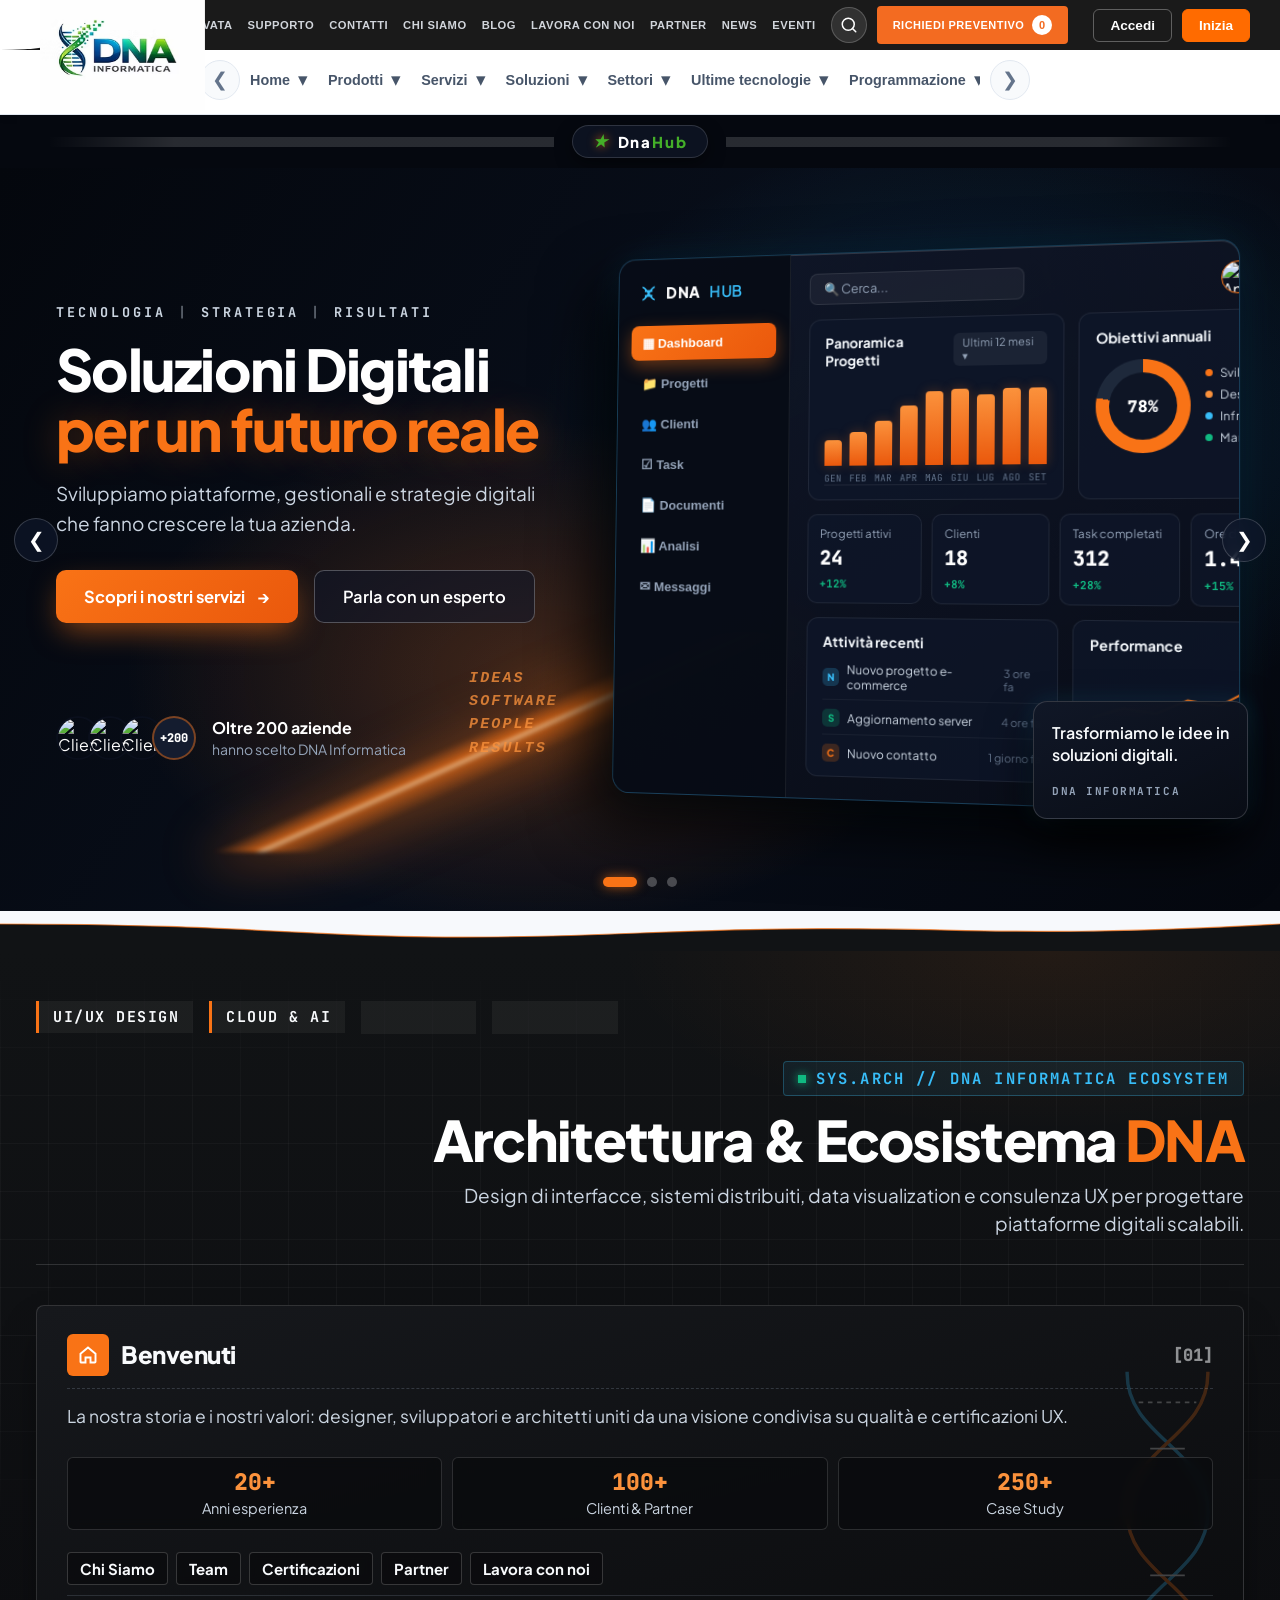
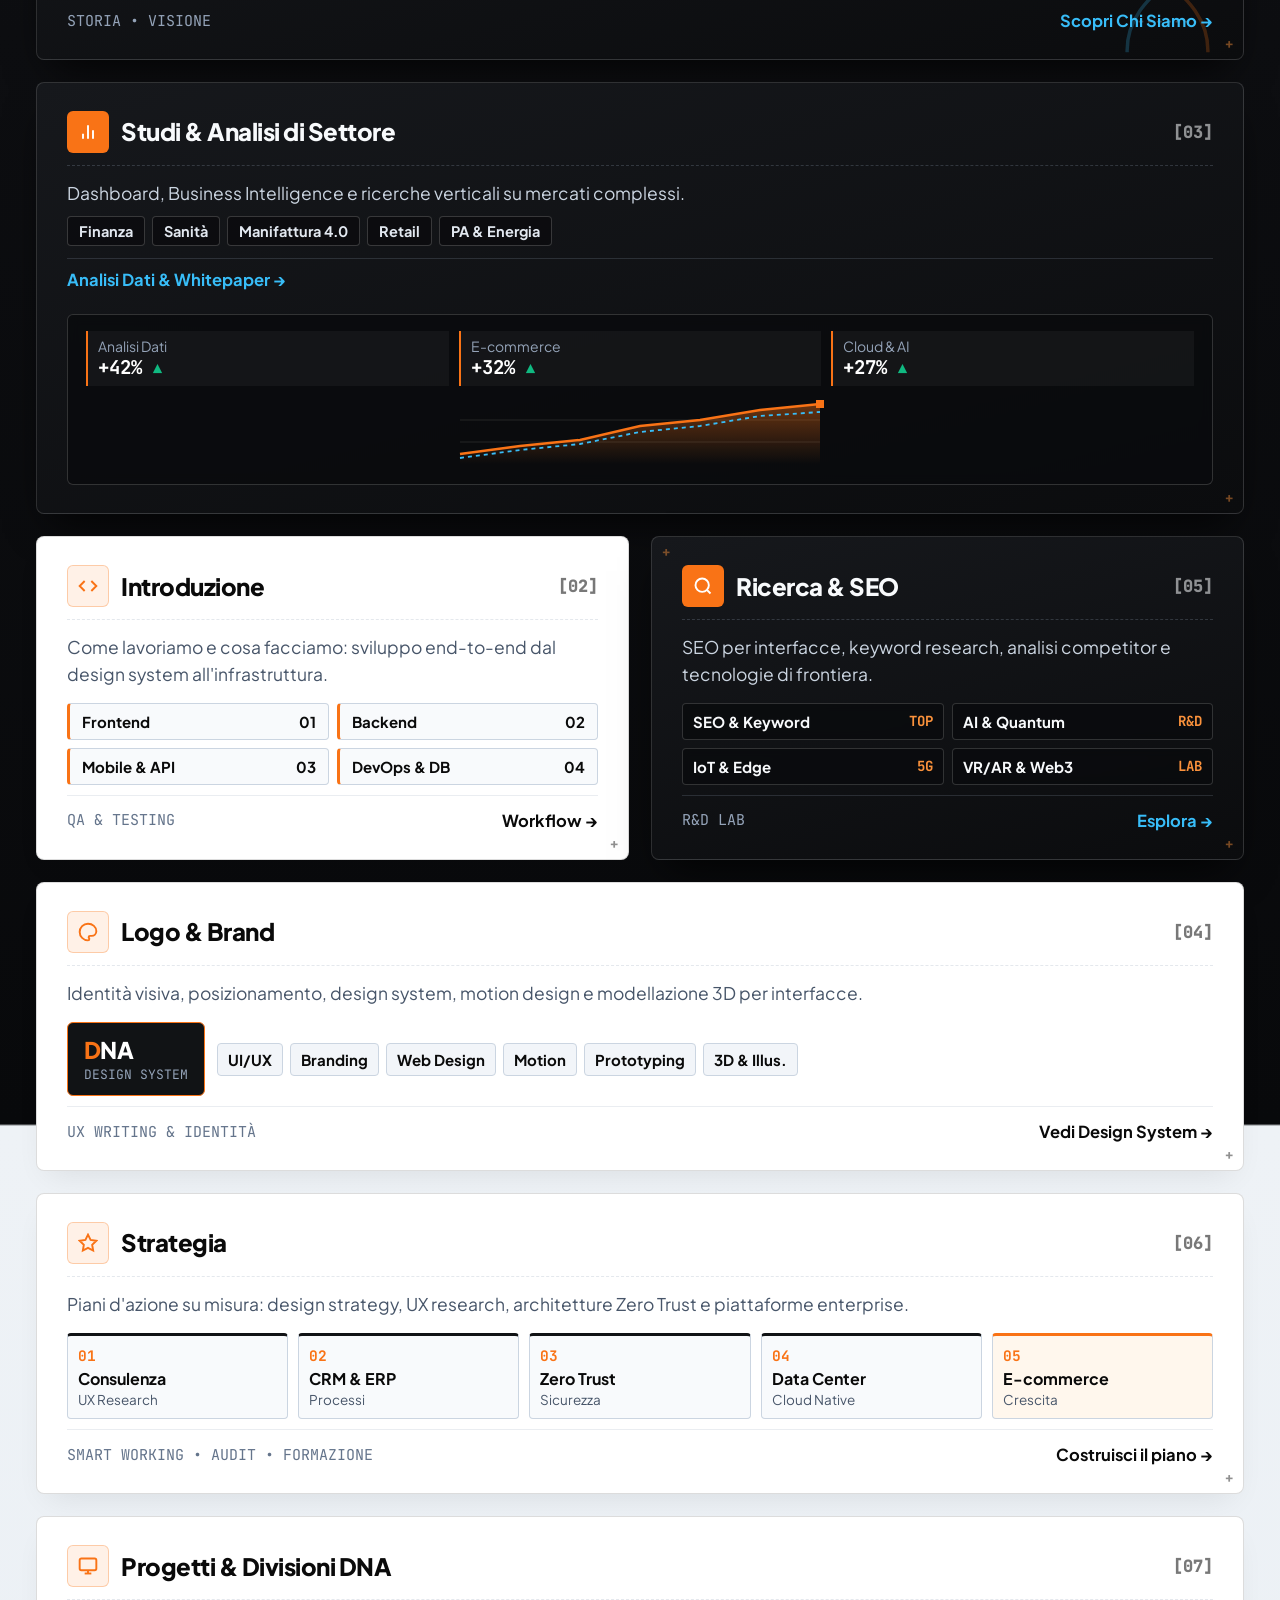
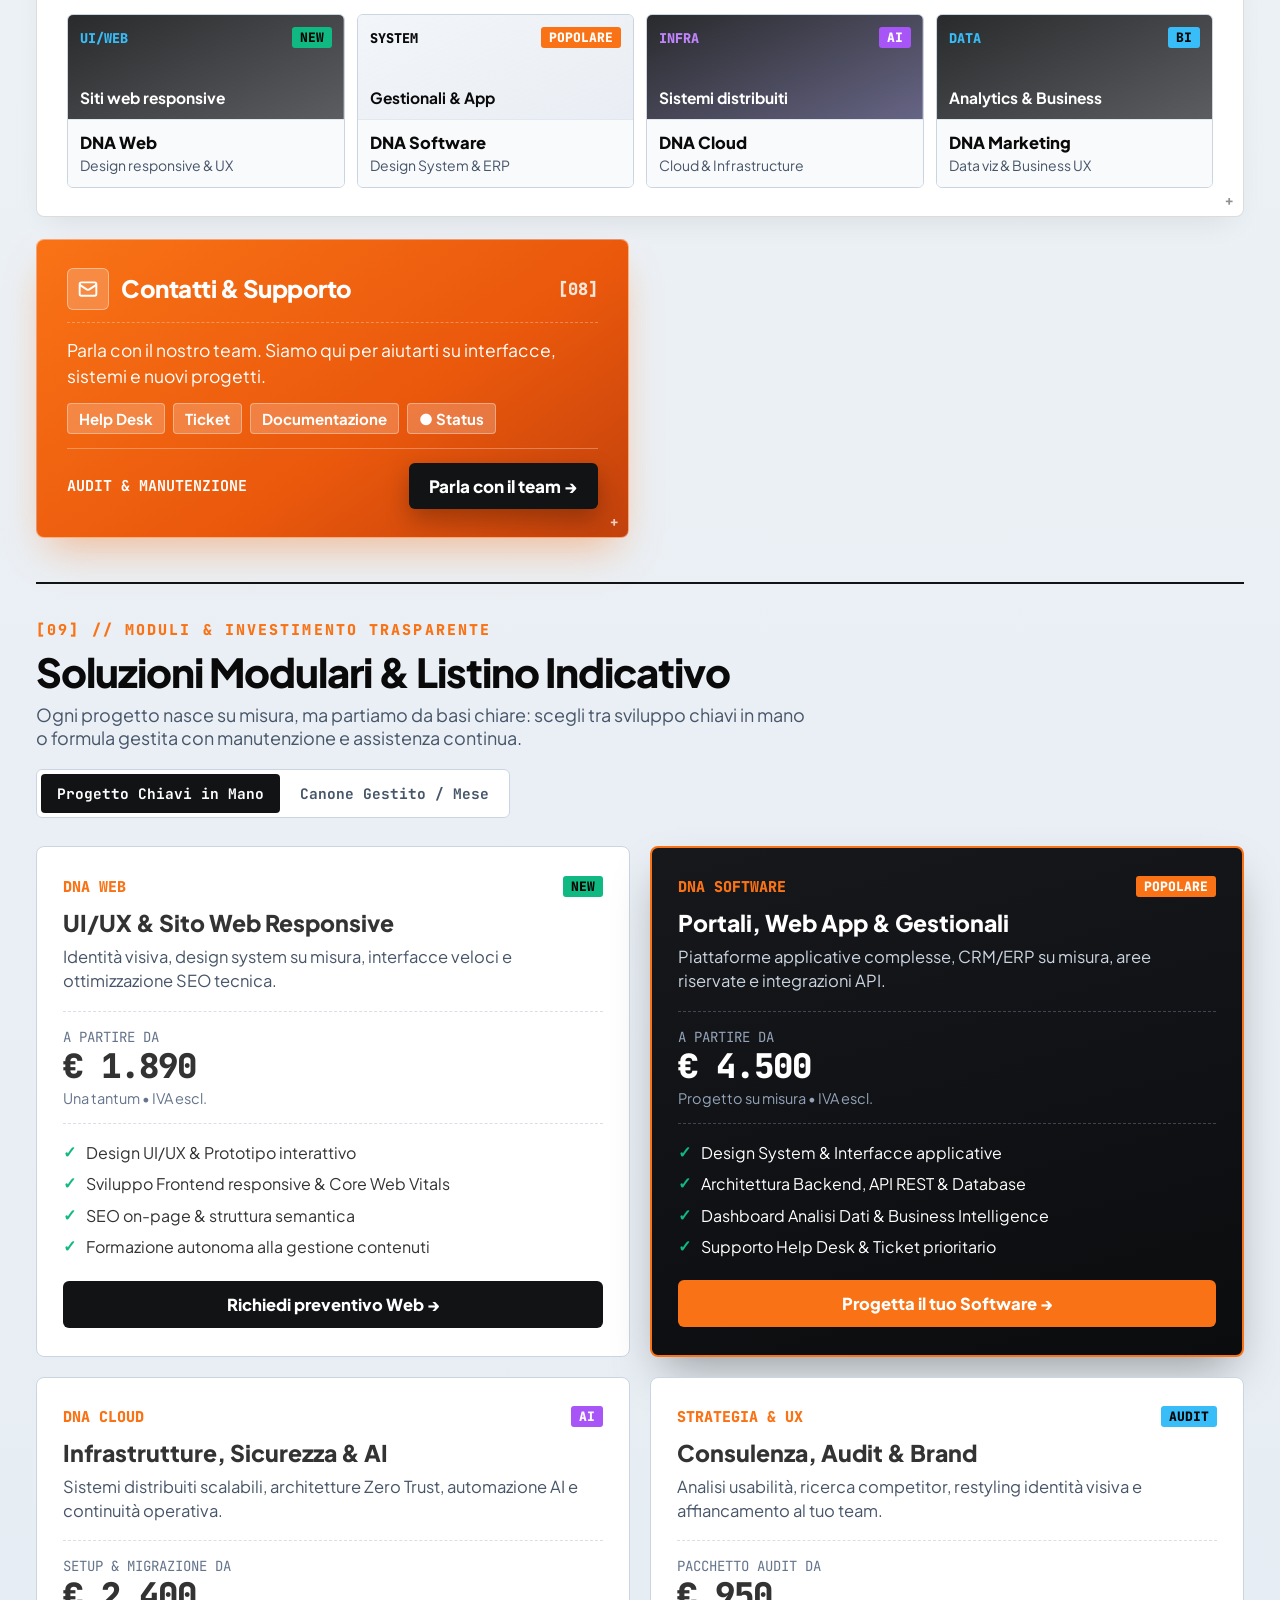
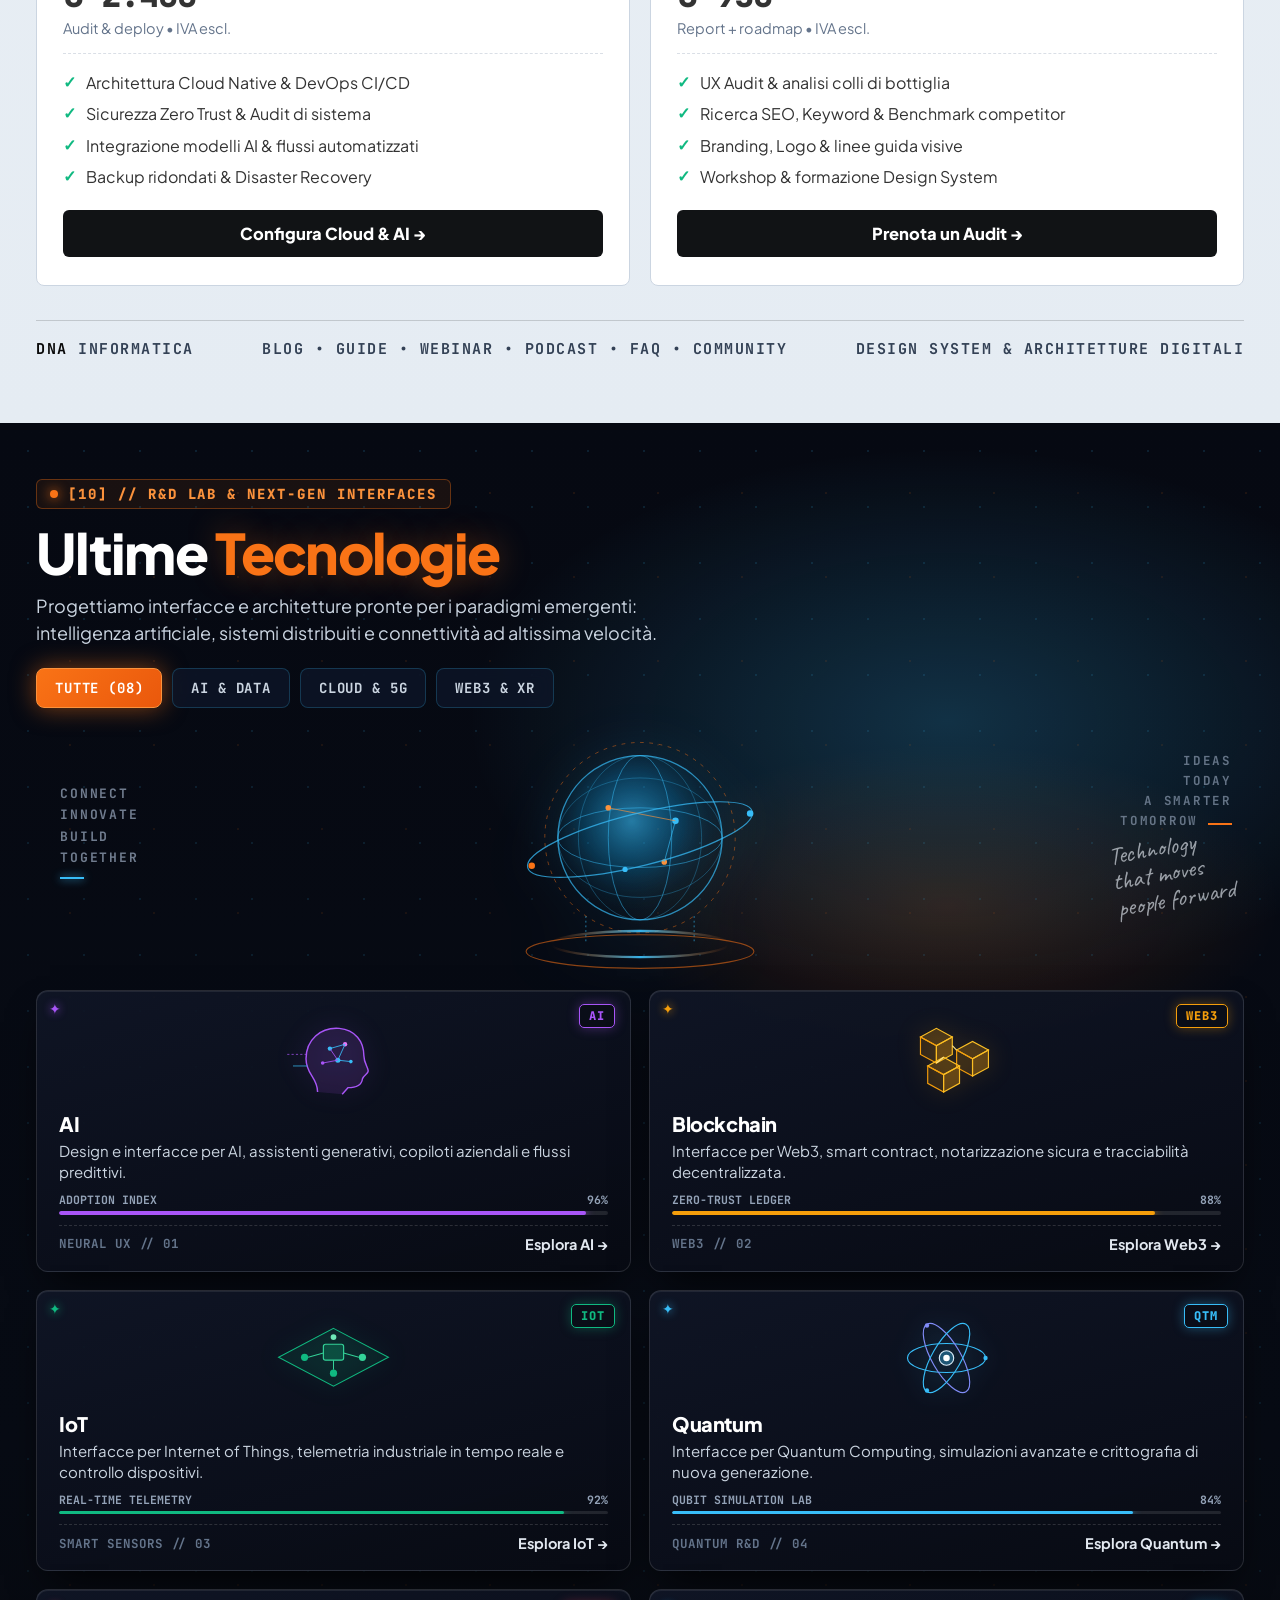
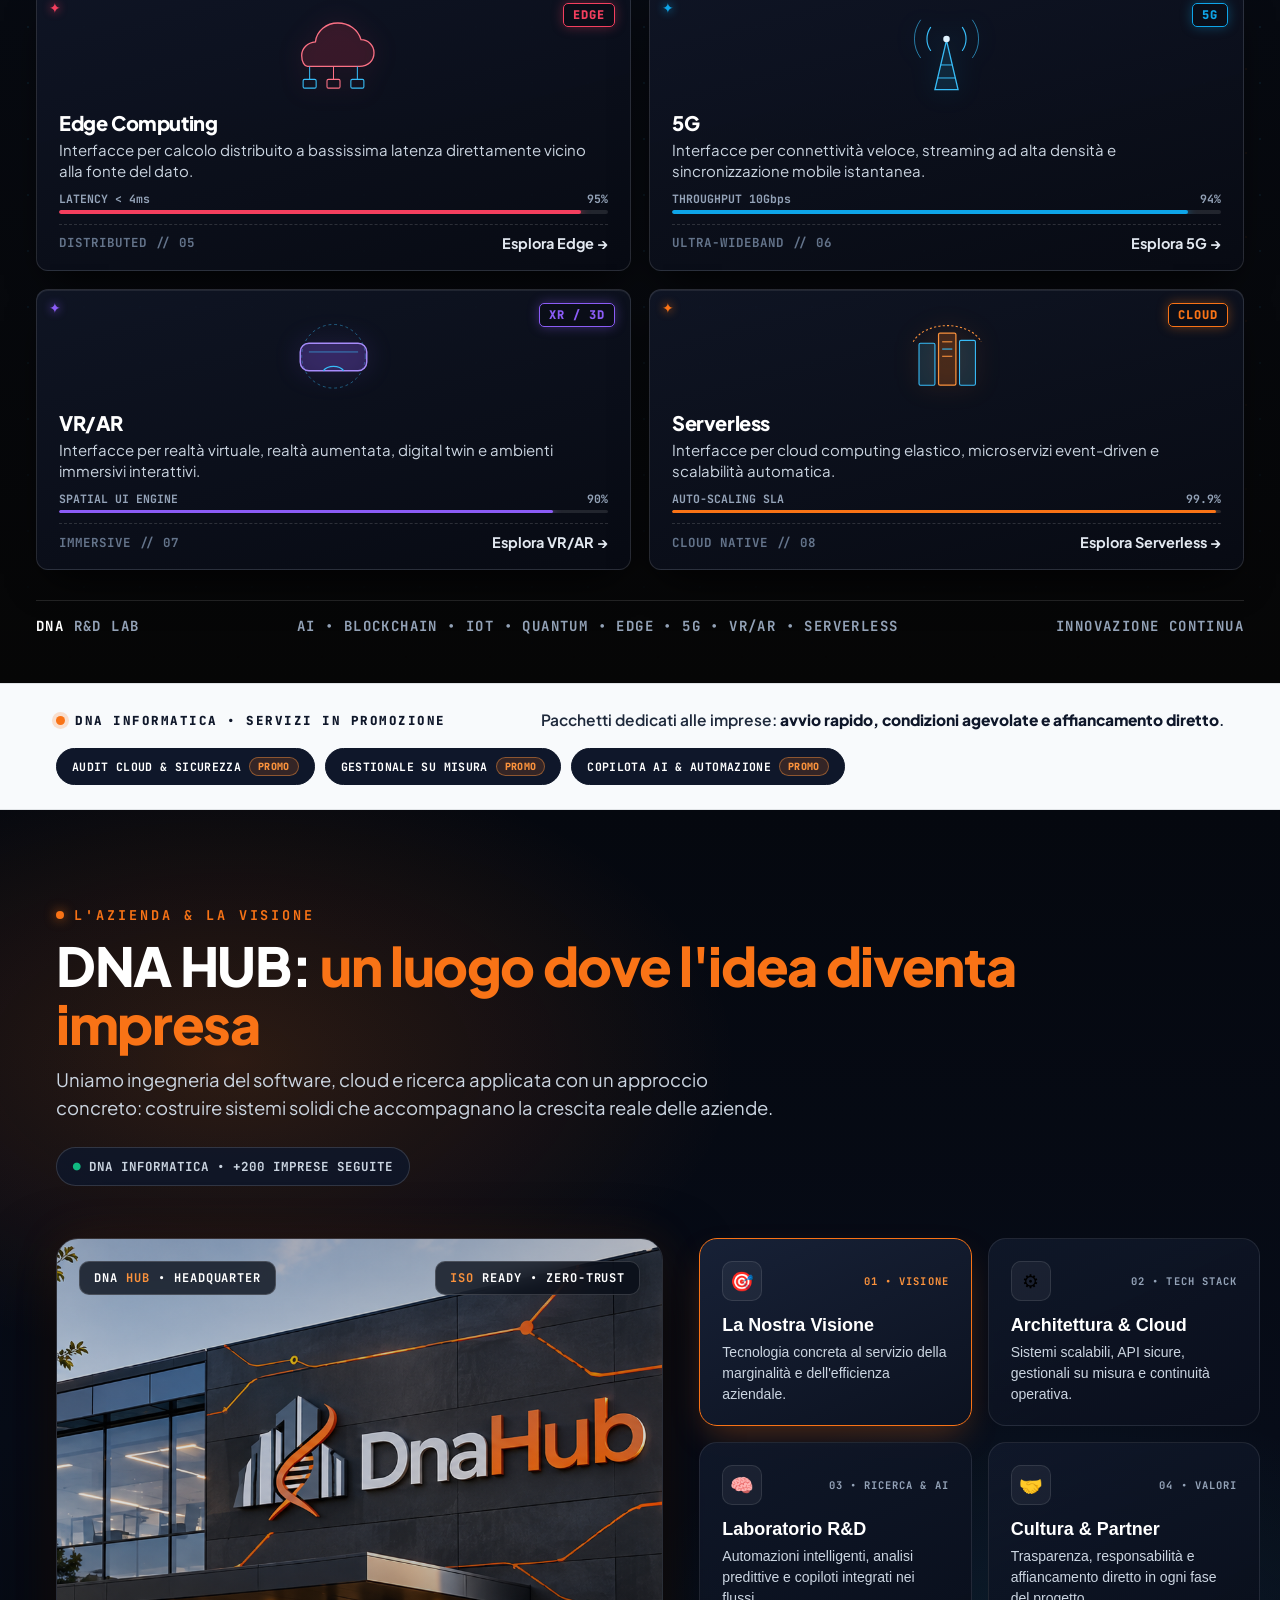
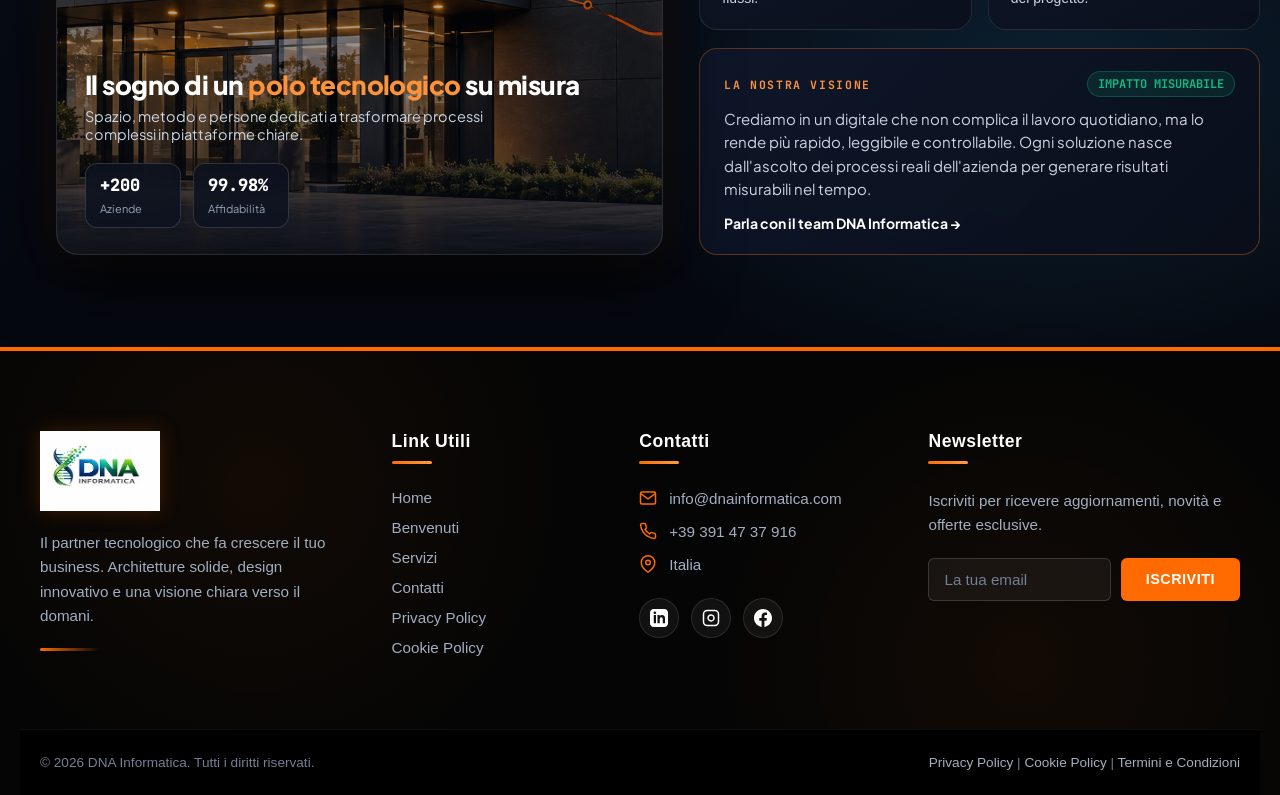
==== commit 4291faf3: "Versione 1.1 - aggiornamento struttura DNA Informatica" ====
--- a/index.html
+++ b/index.html
@@ -25,7 +25,99 @@
 
 
 
-
+<div id="dna-hero-separator" class="dna-hero-sep">
+  <style>
+    .dna-hero-sep {
+      --sep-line: rgba(255, 255, 255, 0.14);
+      --sep-bg: #05080f;
+      --sep-pill-bg: #0c1220;
+      --sep-orange: #44af29;
+      --sep-text: #ffffff;
+      width: 100%;
+      background: var(--sep-bg);
+      padding: 10px 48px;
+      box-sizing: border-box;
+      font-family: 'Plus Jakarta Sans', -apple-system, BlinkMacSystemFont, sans-serif;
+    }
+
+    .dna-hero-sep *,
+    .dna-hero-sep *::before,
+    .dna-hero-sep *::after {
+      box-sizing: border-box;
+    }
+
+    .dna-hero-sep .sep-track {
+      max-width: 1680px;
+      margin: 0 auto;
+      display: flex;
+      align-items: center;
+      gap: 18px;
+    }
+
+    .dna-hero-sep .sep-line {
+      flex: 1;
+      height: 10px;
+      background: linear-gradient(90deg, transparent, var(--sep-line) 25%, var(--sep-line) 100%);
+    }
+
+    .dna-hero-sep .sep-line--right {
+      background: linear-gradient(90deg, var(--sep-line) 0%, var(--sep-line) 75%, transparent);
+    }
+
+    .dna-hero-sep .sep-badge {
+      display: inline-flex;
+      align-items: center;
+      gap: 9px;
+      padding: 6px 20px;
+      border-radius: 999px;
+      background: var(--sep-pill-bg);
+      border: 1px solid rgba(255, 255, 255, 0.14);
+      color: var(--sep-text);
+      font-size: 15px;
+      font-weight: 800;
+      letter-spacing: 0.12em;
+      text-transform: none;
+      white-space: nowrap;
+      box-shadow: 0 6px 18px rgba(0, 0, 0, 0.45);
+    }
+
+    .dna-hero-sep .sep-star {
+      color: var(--sep-orange);
+      font-size: 16px;
+      line-height: 1;
+      text-shadow: 0 0 10px rgba(249, 115, 22, 0.75);
+    }
+
+    .dna-hero-sep .sep-label span {
+      color: var(--sep-orange);
+    }
+
+    @media (max-width: 768px) {
+      .dna-hero-sep {
+        padding: 8px 20px;
+      }
+      .dna-hero-sep .sep-track {
+        gap: 12px;
+      }
+      .dna-hero-sep .sep-badge {
+        padding: 5px 15px;
+        font-size: 13.5px;
+      }
+      .dna-hero-sep .sep-star {
+        font-size: 14px;
+      }
+    }
+  </style>
+
+  <div class="sep-track" role="separator" aria-label="DnaHub">
+    <span class="sep-line" aria-hidden="true"></span>
+    <span class="sep-badge">
+      <i class="sep-star" aria-hidden="true">&#9733;</i>
+      <span class="sep-label">Dna<span>Hub</span></span>
+    </span>
+    <span class="sep-line sep-line--right" aria-hidden="true"></span>
+  </div>
+</div>
 
 
 
@@ -4264,51 +4356,981 @@
 
 
 
-
-
-
-
-
-
-
-
-
-
-
-
-
-
-
-
-
-
-
-
-
-
-
-
-
-
-
-
-
-
-
-
-
-
-
-
-
-
-
-
-
-
-
-
-
+<div id="dna-white-bridge" class="dna-white-bridge">
+  <style>
+    .dna-white-bridge {
+      background: #f8fafc;
+      color: #0f172a;
+      border-top: 1px solid rgba(15, 23, 42, 0.1);
+      border-bottom: 1px solid rgba(15, 23, 42, 0.1);
+      padding: 24px 56px;
+      font-family: 'Plus Jakarta Sans', -apple-system, BlinkMacSystemFont, sans-serif;
+      box-sizing: border-box;
+      width: 100%;
+    }
+
+    .dna-white-bridge *,
+    .dna-white-bridge *::before,
+    .dna-white-bridge *::after {
+      box-sizing: border-box;
+    }
+
+    .dna-white-bridge .bridge-inner {
+      max-width: 1680px;
+      margin: 0 auto;
+    }
+
+    .dna-white-bridge .bridge-row {
+      display: flex;
+      flex-wrap: wrap;
+      align-items: center;
+      justify-content: space-between;
+      gap: 16px 24px;
+    }
+
+    .dna-white-bridge .bridge-brand {
+      display: inline-flex;
+      align-items: center;
+      gap: 10px;
+      font-family: 'JetBrains Mono', monospace;
+      font-size: 12.5px;
+      font-weight: 800;
+      letter-spacing: 0.12em;
+      text-transform: uppercase;
+      color: #0f172a;
+    }
+
+    .dna-white-bridge .bridge-dot {
+      width: 9px;
+      height: 9px;
+      border-radius: 50%;
+      background: #f97316;
+      box-shadow: 0 0 0 4px rgba(249, 115, 22, 0.2);
+    }
+
+    .dna-white-bridge .bridge-statement {
+      font-size: 15.5px;
+      font-weight: 600;
+      line-height: 1.5;
+      color: #1e293b;
+      margin: 0;
+    }
+
+    .dna-white-bridge .bridge-statement strong {
+      color: #0f172a;
+      font-weight: 800;
+    }
+
+    .dna-white-bridge .bridge-pills {
+      display: flex;
+      flex-wrap: wrap;
+      align-items: center;
+      gap: 10px;
+    }
+
+    /* STATO NORMALE: NERO CON TESTO BIANCO E SCRITTA PROMO ARANCIONE */
+    .dna-white-bridge .bridge-pill {
+      background: #0f172a;
+      border: 1.5px solid #0f172a;
+      border-radius: 999px;
+      padding: 8px 15px;
+      font-family: 'JetBrains Mono', monospace;
+      font-size: 11.5px;
+      font-weight: 700;
+      letter-spacing: 0.03em;
+      color: #ffffff;
+      cursor: pointer;
+      display: inline-flex;
+      align-items: center;
+      gap: 8px;
+      transition: background 0.2s ease, color 0.2s ease, border-color 0.2s ease, transform 0.2s ease, box-shadow 0.2s ease;
+    }
+
+    .dna-white-bridge .bridge-pill:hover {
+      background: #1e293b;
+      border-color: #1e293b;
+      transform: translateY(-1px);
+    }
+
+    .dna-white-bridge .bridge-pill .promo-tag {
+      background: rgba(249, 115, 22, 0.16);
+      border: 1px solid rgba(251, 146, 60, 0.45);
+      color: #fb923c;
+      border-radius: 999px;
+      padding: 2px 8px;
+      font-size: 10px;
+      font-weight: 800;
+      transition: background 0.2s ease, color 0.2s ease, border-color 0.2s ease;
+    }
+
+    /* STATO AL CLIC: BIANCO CON TESTO NERO E SCRITTA PROMO ARANCIONE AD ALTO CONTRASTO */
+    .dna-white-bridge .bridge-pill.is-open {
+      background: #ffffff;
+      border-color: #0f172a;
+      color: #0f172a;
+      box-shadow: 0 8px 20px -8px rgba(15, 23, 42, 0.35);
+    }
+
+    .dna-white-bridge .bridge-pill.is-open .promo-tag {
+      background: #fff7ed;
+      border-color: #fdba74;
+      color: #ea580c;
+    }
+
+    .dna-white-bridge .bridge-drawer {
+      display: none;
+      margin-top: 14px;
+      padding-top: 14px;
+      border-top: 1px solid #cbd5e1;
+      font-size: 14.5px;
+      line-height: 1.55;
+      color: #1e293b;
+      align-items: center;
+      justify-content: space-between;
+      gap: 16px;
+    }
+
+    .dna-white-bridge .bridge-drawer.is-visible {
+      display: flex;
+      flex-wrap: wrap;
+    }
+
+    .dna-white-bridge .bridge-drawer-meta {
+      display: flex;
+      flex-wrap: wrap;
+      align-items: center;
+      gap: 12px;
+      max-width: 1180px;
+    }
+
+    .dna-white-bridge .promo-badge-val {
+      font-family: 'JetBrains Mono', monospace;
+      font-size: 11.5px;
+      font-weight: 800;
+      color: #c2410c;
+      background: #fff7ed;
+      border: 1.5px solid #fdba74;
+      border-radius: 999px;
+      padding: 4px 12px;
+      white-space: nowrap;
+    }
+
+    .dna-white-bridge .bridge-actions {
+      display: inline-flex;
+      align-items: center;
+      gap: 16px;
+    }
+
+    .dna-white-bridge .bridge-actions a.promo-req {
+      font-family: 'JetBrains Mono', monospace;
+      font-size: 12px;
+      font-weight: 800;
+      color: #0f172a;
+      background: #ffffff;
+      border: 1.5px solid #0f172a;
+      border-radius: 999px;
+      padding: 6px 14px;
+      text-decoration: none;
+      transition: background 0.2s ease, color 0.2s ease;
+    }
+
+    .dna-white-bridge .bridge-actions a.promo-req:hover {
+      background: #0f172a;
+      color: #ffffff;
+    }
+
+    .dna-white-bridge .bridge-actions button.promo-close {
+      background: none;
+      border: 0;
+      padding: 4px 6px;
+      font-family: 'JetBrains Mono', monospace;
+      font-size: 12px;
+      font-weight: 700;
+      color: #334155;
+      cursor: pointer;
+    }
+
+    .dna-white-bridge .bridge-actions button.promo-close:hover {
+      color: #0f172a;
+      text-decoration: underline;
+    }
+
+    @media (max-width: 768px) {
+      .dna-white-bridge {
+        padding: 18px 20px;
+      }
+      .dna-white-bridge .bridge-statement {
+        font-size: 14.5px;
+      }
+      .dna-white-bridge .bridge-pill {
+        width: 100%;
+        justify-content: space-between;
+      }
+    }
+  </style>
+
+  <div class="bridge-inner">
+    <div class="bridge-row">
+      <div class="bridge-brand">
+        <i class="bridge-dot" aria-hidden="true"></i>
+        DNA INFORMATICA • SERVIZI IN PROMOZIONE
+      </div>
+
+      <p class="bridge-statement">
+        Pacchetti dedicati alle imprese: <strong>avvio rapido, condizioni agevolate e affiancamento diretto</strong>.
+      </p>
+
+      <div class="bridge-pills">
+        <button type="button" class="bridge-pill" data-promo="cloud">
+          AUDIT CLOUD &amp; SICUREZZA <span class="promo-tag">PROMO</span>
+        </button>
+        <button type="button" class="bridge-pill" data-promo="gestionale">
+          GESTIONALE SU MISURA <span class="promo-tag">PROMO</span>
+        </button>
+        <button type="button" class="bridge-pill" data-promo="ai">
+          COPILOTA AI &amp; AUTOMAZIONE <span class="promo-tag">PROMO</span>
+        </button>
+      </div>
+    </div>
+
+    <div class="bridge-drawer" id="bridgeDrawer">
+      <div class="bridge-drawer-meta">
+        <span class="promo-badge-val" id="promoVal"></span>
+        <span id="bridgeDrawerText"></span>
+      </div>
+      <div class="bridge-actions">
+        <a href="#contatti" class="promo-req" id="promoLink">Richiedi promo &rarr;</a>
+        <button type="button" class="promo-close" id="bridgeClose">Chiudi &times;</button>
+      </div>
+    </div>
+  </div>
+
+  <script>
+    (function () {
+      const root = document.getElementById('dna-white-bridge');
+      if (!root) return;
+
+      const pills = root.querySelectorAll('.bridge-pill');
+      const drawer = root.querySelector('#bridgeDrawer');
+      const valBadge = root.querySelector('#promoVal');
+      const drawerText = root.querySelector('#bridgeDrawerText');
+      const promoLink = root.querySelector('#promoLink');
+      const closeBtn = root.querySelector('#bridgeClose');
+
+      const promos = {
+        cloud: {
+          val: 'CHECK-UP + BACKUP TEST INCLUSI',
+          text: 'Analisi completa di infrastruttura cloud, vulnerabilità e continuità operativa con piano d’intervento prioritario.',
+          href: '#contatti'
+        },
+        gestionale: {
+          val: 'ANALISI PROCESSI GRATUITA',
+          text: 'Mappatura dei flussi interni e prototipo operativo per automatizzare ordini, magazzino, preventivi o reportistica.',
+          href: '#contatti'
+        },
+        ai: {
+          val: 'PILOT OPERATIVO IN 14 GIORNI',
+          text: 'Assistenti interni su documenti aziendali, estrazione dati e automazione attività ripetitive con controllo degli accessi.',
+          href: '#contatti'
+        }
+      };
+
+      pills.forEach(function (pill) {
+        pill.addEventListener('click', function () {
+          const alreadyOpen = pill.classList.contains('is-open');
+          pills.forEach(function (p) { p.classList.remove('is-open'); });
+
+          if (alreadyOpen) {
+            drawer.classList.remove('is-visible');
+            return;
+          }
+
+          pill.classList.add('is-open');
+          const key = pill.getAttribute('data-promo');
+          const item = promos[key];
+          if (!item) return;
+
+          valBadge.textContent = item.val;
+          drawerText.textContent = item.text;
+          promoLink.setAttribute('href', item.href);
+          drawer.classList.add('is-visible');
+        });
+      });
+
+      if (closeBtn) {
+        closeBtn.addEventListener('click', function () {
+          pills.forEach(function (p) { p.classList.remove('is-open'); });
+          drawer.classList.remove('is-visible');
+        });
+      }
+    })();
+  </script>
+</div>
+
+
+
+
+
+
+
+
+
+
+
+
+
+
+
+
+
+
+
+
+
+
+
+
+
+
+
+
+
+
+
+
+
+
+
+
+
+
+
+
+
+
+
+<section id="dna-hub-corporate" class="dna-corp-sec">
+  <style>
+    @import url('https://fonts.googleapis.com/css2?family=JetBrains+Mono:wght@500;600;700;800&family=Plus+Jakarta+Sans:wght@400;500;600;700;800&display=swap');
+
+    .dna-corp-sec {
+      --bg-void: #05080f;
+      --bg-card: #0c1220;
+      --bg-card-2: #11192b;
+      --orange: #f97316;
+      --orange-bright: #fb923c;
+      --cyan: #38bdf8;
+      --emerald: #10b981;
+      --text-white: #ffffff;
+      --text-soft: #cbd5e1;
+      --text-muted: #94a3b8;
+
+      font-family: 'Plus Jakarta Sans', -apple-system, BlinkMacSystemFont, sans-serif;
+      background-color: var(--bg-void);
+      background-image:
+        radial-gradient(ellipse 55% 420px at 18% 22%, rgba(249, 115, 22, 0.16), transparent 72%),
+        radial-gradient(ellipse 50% 420px at 82% 78%, rgba(56, 189, 248, 0.12), transparent 72%),
+        linear-gradient(180deg, #05080f 0%, #070c18 55%, #05080f 100%);
+      color: var(--text-white);
+      padding: 92px 56px;
+      position: relative;
+      overflow: hidden;
+      width: 100%;
+      box-sizing: border-box;
+    }
+
+    .dna-corp-sec *,
+    .dna-corp-sec *::before,
+    .dna-corp-sec *::after {
+      box-sizing: border-box;
+    }
+
+    .dna-corp-sec .corp-wrap {
+      max-width: 1680px;
+      margin: 0 auto;
+      position: relative;
+      z-index: 2;
+    }
+
+    /* HEADER */
+    .dna-corp-sec .corp-header {
+      display: flex;
+      flex-wrap: wrap;
+      align-items: flex-end;
+      justify-content: space-between;
+      gap: 24px;
+      margin-bottom: 52px;
+    }
+
+    .dna-corp-sec .corp-kicker {
+      font-family: 'JetBrains Mono', monospace;
+      font-size: 13.5px;
+      font-weight: 700;
+      letter-spacing: 0.22em;
+      color: var(--orange);
+      text-transform: uppercase;
+      margin-bottom: 12px;
+      display: inline-flex;
+      align-items: center;
+      gap: 10px;
+    }
+
+    .dna-corp-sec .corp-kicker i {
+      width: 8px;
+      height: 8px;
+      background: var(--orange);
+      border-radius: 50%;
+      box-shadow: 0 0 12px rgba(249, 115, 22, 0.8);
+    }
+
+    .dna-corp-sec .corp-h2 {
+      font-size: clamp(36px, 4.2vw, 56px);
+      font-weight: 800;
+      line-height: 1.08;
+      letter-spacing: -0.025em;
+      margin: 0 0 14px;
+      color: #ffffff;
+    }
+
+    .dna-corp-sec .corp-h2 span {
+      color: var(--orange);
+    }
+
+    .dna-corp-sec .corp-intro {
+      font-size: 18.5px;
+      line-height: 1.55;
+      color: var(--text-soft);
+      max-width: 720px;
+      margin: 0;
+    }
+
+    .dna-corp-sec .corp-badge-pill {
+      font-family: 'JetBrains Mono', monospace;
+      font-size: 12.5px;
+      font-weight: 700;
+      color: var(--text-soft);
+      background: rgba(15, 23, 42, 0.85);
+      border: 1px solid rgba(255, 255, 255, 0.14);
+      padding: 10px 16px;
+      border-radius: 999px;
+      display: inline-flex;
+      align-items: center;
+      gap: 8px;
+    }
+
+    .dna-corp-sec .corp-badge-pill b {
+      color: var(--emerald);
+      font-weight: 800;
+    }
+
+    /* LAYOUT PRINCIPALE */
+    .dna-corp-sec .corp-grid {
+      display: grid;
+      grid-template-columns: 52% 48%;
+      gap: 36px;
+      align-items: stretch;
+    }
+
+    /* FOTO REALE EDIFICIO */
+    .dna-corp-sec .photo-card {
+      position: relative;
+      width: 100%;
+      min-height: 560px;
+      height: 100%;
+      border-radius: 22px;
+      overflow: hidden;
+      border: 1.5px solid rgba(255, 255, 255, 0.14);
+      box-shadow:
+        0 28px 70px rgba(0, 0, 0, 0.85),
+        0 0 45px rgba(249, 115, 22, 0.12);
+    }
+
+    .dna-corp-sec .photo-card img {
+      width: 100%;
+      height: 100%;
+      object-fit: cover;
+      object-position: center;
+      display: block;
+      transition: transform 0.7s cubic-bezier(0.22, 1, 0.36, 1);
+    }
+
+    .dna-corp-sec .photo-card:hover img {
+      transform: scale(1.03);
+    }
+
+    .dna-corp-sec .photo-vignette {
+      position: absolute;
+      inset: 0;
+      background: linear-gradient(
+        180deg,
+        rgba(5, 8, 15, 0.25) 0%,
+        rgba(5, 8, 15, 0.12) 45%,
+        rgba(5, 8, 15, 0.92) 100%
+      );
+      pointer-events: none;
+    }
+
+    .dna-corp-sec .photo-top-bar {
+      position: absolute;
+      top: 22px;
+      left: 22px;
+      right: 22px;
+      display: flex;
+      align-items: center;
+      justify-content: space-between;
+      gap: 12px;
+      z-index: 2;
+    }
+
+    .dna-corp-sec .hq-chip {
+      background: rgba(8, 13, 24, 0.78);
+      backdrop-filter: blur(10px);
+      border: 1px solid rgba(255, 255, 255, 0.16);
+      padding: 8px 14px;
+      border-radius: 10px;
+      font-family: 'JetBrains Mono', monospace;
+      font-size: 12px;
+      font-weight: 700;
+      letter-spacing: 0.08em;
+      color: #ffffff;
+      display: inline-flex;
+      align-items: center;
+      gap: 8px;
+    }
+
+    .dna-corp-sec .hq-chip span {
+      color: var(--orange-bright);
+    }
+
+    .dna-corp-sec .photo-bottom {
+      position: absolute;
+      left: 28px;
+      right: 28px;
+      bottom: 26px;
+      z-index: 2;
+      display: flex;
+      flex-wrap: wrap;
+      align-items: flex-end;
+      justify-content: space-between;
+      gap: 20px;
+    }
+
+    .dna-corp-sec .photo-title {
+      font-size: 26px;
+      font-weight: 800;
+      margin: 0 0 6px;
+      letter-spacing: -0.02em;
+      color: #ffffff;
+    }
+
+    .dna-corp-sec .photo-title span {
+      color: var(--orange-bright);
+    }
+
+    .dna-corp-sec .photo-sub {
+      font-size: 14.5px;
+      color: var(--text-soft);
+      margin: 0;
+      max-width: 440px;
+    }
+
+    .dna-corp-sec .photo-metrics {
+      display: flex;
+      gap: 12px;
+    }
+
+    .dna-corp-sec .pm-box {
+      background: rgba(12, 18, 32, 0.84);
+      backdrop-filter: blur(10px);
+      border: 1px solid rgba(255, 255, 255, 0.14);
+      border-radius: 12px;
+      padding: 10px 14px;
+      min-width: 96px;
+    }
+
+    .dna-corp-sec .pm-box strong {
+      display: block;
+      font-family: 'JetBrains Mono', monospace;
+      font-size: 17px;
+      font-weight: 800;
+      color: #ffffff;
+    }
+
+    .dna-corp-sec .pm-box small {
+      font-size: 11px;
+      color: var(--text-muted);
+    }
+
+    /* COLONNA DESTRA: BENTO + DETTAGLIO INTERATTIVO */
+    .dna-corp-sec .right-col {
+      display: flex;
+      flex-direction: column;
+      gap: 18px;
+    }
+
+    .dna-corp-sec .bento-grid {
+      display: grid;
+      grid-template-columns: repeat(2, 1fr);
+      gap: 16px;
+    }
+
+    .dna-corp-sec .corp-card {
+      background: linear-gradient(155deg, rgba(17, 25, 43, 0.88) 0%, rgba(10, 15, 28, 0.96) 100%);
+      border: 1.5px solid rgba(255, 255, 255, 0.09);
+      border-radius: 18px;
+      padding: 22px 22px 20px;
+      text-align: left;
+      cursor: pointer;
+      position: relative;
+      overflow: hidden;
+      transition: transform 0.25s ease, border-color 0.25s ease, box-shadow 0.25s ease;
+    }
+
+    .dna-corp-sec .corp-card:hover {
+      transform: translateY(-3px);
+      border-color: rgba(249, 115, 22, 0.55);
+    }
+
+    .dna-corp-sec .corp-card.is-selected {
+      border-color: var(--orange);
+      box-shadow: 0 14px 34px -10px rgba(249, 115, 22, 0.35);
+      background: linear-gradient(155deg, rgba(24, 34, 56, 0.95) 0%, rgba(12, 18, 32, 0.98) 100%);
+    }
+
+    .dna-corp-sec .card-glow {
+      position: absolute;
+      inset: 0;
+      background: radial-gradient(190px circle at var(--mx, 50%) var(--my, 50%), rgba(249, 115, 22, 0.16), transparent 75%);
+      opacity: 0;
+      pointer-events: none;
+      transition: opacity 0.25s ease;
+    }
+
+    .dna-corp-sec .corp-card:hover .card-glow {
+      opacity: 1;
+    }
+
+    .dna-corp-sec .c-top {
+      display: flex;
+      align-items: center;
+      justify-content: space-between;
+      margin-bottom: 14px;
+    }
+
+    .dna-corp-sec .c-icon {
+      width: 40px;
+      height: 40px;
+      border-radius: 10px;
+      background: rgba(255, 255, 255, 0.05);
+      border: 1px solid rgba(255, 255, 255, 0.1);
+      display: inline-flex;
+      align-items: center;
+      justify-content: center;
+      font-size: 19px;
+    }
+
+    .dna-corp-sec .c-tag {
+      font-family: 'JetBrains Mono', monospace;
+      font-size: 10.5px;
+      font-weight: 700;
+      letter-spacing: 0.1em;
+      color: var(--text-muted);
+      text-transform: uppercase;
+    }
+
+    .dna-corp-sec .corp-card.is-selected .c-tag {
+      color: var(--orange-bright);
+    }
+
+    .dna-corp-sec .c-title {
+      font-size: 18px;
+      font-weight: 800;
+      color: #ffffff;
+      margin: 0 0 6px;
+    }
+
+    .dna-corp-sec .c-desc {
+      font-size: 14px;
+      line-height: 1.5;
+      color: var(--text-soft);
+      margin: 0;
+    }
+
+    /* BOX FOCUS ATTIVO IN BASSO A DESTRA */
+    .dna-corp-sec .focus-panel {
+      background: linear-gradient(135deg, rgba(15, 23, 42, 0.92) 0%, rgba(9, 14, 26, 0.98) 100%);
+      border: 1.5px solid rgba(249, 115, 22, 0.35);
+      border-radius: 18px;
+      padding: 22px 24px;
+      display: flex;
+      flex-direction: column;
+      gap: 10px;
+    }
+
+    .dna-corp-sec .focus-head {
+      display: flex;
+      align-items: center;
+      justify-content: space-between;
+      gap: 12px;
+    }
+
+    .dna-corp-sec .focus-kicker {
+      font-family: 'JetBrains Mono', monospace;
+      font-size: 11.5px;
+      font-weight: 700;
+      letter-spacing: 0.14em;
+      color: var(--orange-bright);
+      text-transform: uppercase;
+    }
+
+    .dna-corp-sec .focus-kpi {
+      font-family: 'JetBrains Mono', monospace;
+      font-size: 12px;
+      font-weight: 700;
+      color: var(--emerald);
+      background: rgba(16, 185, 129, 0.12);
+      border: 1px solid rgba(16, 185, 129, 0.28);
+      padding: 4px 10px;
+      border-radius: 999px;
+    }
+
+    .dna-corp-sec .focus-text {
+      font-size: 15px;
+      line-height: 1.55;
+      color: var(--text-soft);
+      margin: 0;
+    }
+
+    .dna-corp-sec .focus-cta {
+      align-self: flex-start;
+      margin-top: 4px;
+      font-size: 14px;
+      font-weight: 700;
+      color: #ffffff;
+      text-decoration: none;
+      display: inline-flex;
+      align-items: center;
+      gap: 6px;
+      transition: color 0.2s, gap 0.2s;
+    }
+
+    .dna-corp-sec .focus-cta:hover {
+      color: var(--orange-bright);
+      gap: 10px;
+    }
+
+    /* RESPONSIVE */
+    @media (max-width: 1250px) {
+      .dna-corp-sec {
+        padding: 72px 32px;
+      }
+      .dna-corp-sec .corp-grid {
+        grid-template-columns: 1fr;
+      }
+      .dna-corp-sec .photo-card {
+        min-height: 440px;
+      }
+    }
+
+    @media (max-width: 768px) {
+      .dna-corp-sec {
+        padding: 52px 18px;
+      }
+      .dna-corp-sec .corp-header {
+        margin-bottom: 34px;
+      }
+      .dna-corp-sec .photo-card {
+        min-height: 360px;
+      }
+      .dna-corp-sec .photo-bottom {
+        left: 18px;
+        right: 18px;
+        bottom: 18px;
+      }
+      .dna-corp-sec .photo-title {
+        font-size: 21px;
+      }
+      .dna-corp-sec .bento-grid {
+        grid-template-columns: 1fr;
+      }
+    }
+  </style>
+
+  <div class="corp-wrap">
+    <div class="corp-header">
+      <div>
+        <div class="corp-kicker"><i></i> L'AZIENDA &amp; LA VISIONE</div>
+        <h2 class="corp-h2">DNA HUB: <span>un luogo dove l'idea diventa impresa</span></h2>
+        <p class="corp-intro">
+          Uniamo ingegneria del software, cloud e ricerca applicata con un approccio concreto: costruire sistemi solidi che accompagnano la crescita reale delle aziende.
+        </p>
+      </div>
+
+      <div class="corp-badge-pill">
+        <b>&#9679;</b> DNA INFORMATICA • +200 IMPRESE SEGUITE
+      </div>
+    </div>
+
+    <div class="corp-grid">
+      <!-- FOTO ARCHITETTONICA REALE -->
+      <div class="photo-card">
+       <img
+  src="img/ufficio2.png"
+  alt="Postazione di lavoro informatica moderna"
+/>
+        <div class="photo-vignette" aria-hidden="true"></div>
+
+        <div class="photo-top-bar">
+          <div class="hq-chip">DNA <span>HUB</span> • HEADQUARTER</div>
+          <div class="hq-chip"><span>ISO</span> READY • ZERO-TRUST</div>
+        </div>
+
+        <div class="photo-bottom">
+          <div>
+            <h3 class="photo-title">Il sogno di un <span>polo tecnologico</span> su misura</h3>
+            <p class="photo-sub">Spazio, metodo e persone dedicati a trasformare processi complessi in piattaforme chiare.</p>
+          </div>
+
+          <div class="photo-metrics">
+            <div class="pm-box">
+              <strong>+200</strong>
+              <small>Aziende</small>
+            </div>
+            <div class="pm-box">
+              <strong>99.98%</strong>
+              <small>Affidabilità</small>
+            </div>
+          </div>
+        </div>
+      </div>
+
+      <!-- SEZIONI AZIENDALI INTERATTIVE -->
+      <div class="right-col">
+        <div class="bento-grid">
+          <button type="button" class="corp-card is-selected" data-info="visione">
+            <div class="card-glow"></div>
+            <div class="c-top">
+              <span class="c-icon">&#127919;</span>
+              <span class="c-tag">01 • VISIONE</span>
+            </div>
+            <h3 class="c-title">La Nostra Visione</h3>
+            <p class="c-desc">Tecnologia concreta al servizio della marginalità e dell'efficienza aziendale.</p>
+          </button>
+
+          <button type="button" class="corp-card" data-info="stack">
+            <div class="card-glow"></div>
+            <div class="c-top">
+              <span class="c-icon">&#9881;</span>
+              <span class="c-tag">02 • TECH STACK</span>
+            </div>
+            <h3 class="c-title">Architettura &amp; Cloud</h3>
+            <p class="c-desc">Sistemi scalabili, API sicure, gestionali su misura e continuità operativa.</p>
+          </button>
+
+          <button type="button" class="corp-card" data-info="lab">
+            <div class="card-glow"></div>
+            <div class="c-top">
+              <span class="c-icon">&#129504;</span>
+              <span class="c-tag">03 • RICERCA &amp; AI</span>
+            </div>
+            <h3 class="c-title">Laboratorio R&amp;D</h3>
+            <p class="c-desc">Automazioni intelligenti, analisi predittive e copiloti integrati nei flussi.</p>
+          </button>
+
+          <button type="button" class="corp-card" data-info="valori">
+            <div class="card-glow"></div>
+            <div class="c-top">
+              <span class="c-icon">&#129309;</span>
+              <span class="c-tag">04 • VALORI</span>
+            </div>
+            <h3 class="c-title">Cultura &amp; Partner</h3>
+            <p class="c-desc">Trasparenza, responsabilità e affiancamento diretto in ogni fase del progetto.</p>
+          </button>
+        </div>
+
+        <div class="focus-panel" id="dnaCorpFocus">
+          <div class="focus-head">
+            <span class="focus-kicker" id="focusKicker">LA NOSTRA VISIONE</span>
+            <span class="focus-kpi" id="focusKpi">IMPATTO MISURABILE</span>
+          </div>
+          <p class="focus-text" id="focusText">
+            Crediamo in un digitale che non complica il lavoro quotidiano, ma lo rende più rapido, leggibile e controllabile. Ogni soluzione nasce dall'ascolto dei processi reali dell'azienda per generare risultati misurabili nel tempo.
+          </p>
+          <a href="#contatti" class="focus-cta" id="focusCta">Parla con il team DNA Informatica &rarr;</a>
+        </div>
+      </div>
+    </div>
+  </div>
+
+  <script>
+    (function () {
+      const root = document.getElementById('dna-hub-corporate');
+      if (!root) return;
+
+      const cards = root.querySelectorAll('.corp-card');
+      const kicker = root.querySelector('#focusKicker');
+      const kpi = root.querySelector('#focusKpi');
+      const text = root.querySelector('#focusText');
+      const cta = root.querySelector('#focusCta');
+
+      const details = {
+        visione: {
+          kicker: 'LA NOSTRA VISIONE',
+          kpi: 'IMPATTO MISURABILE',
+          text: 'Crediamo in un digitale che non complica il lavoro quotidiano, ma lo rende più rapido, leggibile e controllabile. Ogni soluzione nasce dall\'ascolto dei processi reali dell\'azienda per generare risultati misurabili nel tempo.',
+          cta: 'Scopri come lavoriamo →',
+          href: '#contatti'
+        },
+        stack: {
+          kicker: 'ARCHITETTURA & CLOUD',
+          kpi: 'SLA 99.98% • SCALABILE',
+          text: 'Progettiamo piattaforme web, gestionali custom, integrazioni ERP e infrastrutture cloud con sicurezza Zero-Trust, backup automatizzati e prestazioni costanti anche nei picchi di traffico.',
+          cta: 'Esplora i servizi cloud →',
+          href: '#contatti'
+        },
+        lab: {
+          kicker: 'LABORATORIO R&D',
+          kpi: 'AUTOMAZIONE & DATA BI',
+          text: 'Sperimentiamo modelli AI, flussi automatizzati e cruscotti predittivi applicati a documenti, reportistica, supporto clienti e controllo di gestione per ridurre i tempi operativi.',
+          cta: 'Richiedi una demo AI →',
+          href: '#contatti'
+        },
+        valori: {
+          kicker: 'CULTURA & PARTNER',
+          kpi: 'AFFIANCAMENTO DIRETTO',
+          text: 'Lavoriamo con tempi chiari, codice manutenibile e confronto diretto con chi prende decisioni. Non lasciamo mai il cliente solo dopo il rilascio: cresciamo insieme al tuo business.',
+          cta: 'Prenota una call conoscitiva →',
+          href: '#contatti'
+        }
+      };
+
+      cards.forEach(function (card) {
+        card.addEventListener('mousemove', function (e) {
+          const rect = card.getBoundingClientRect();
+          card.style.setProperty('--mx', (e.clientX - rect.left) + 'px');
+          card.style.setProperty('--my', (e.clientY - rect.top) + 'px');
+        });
+
+        card.addEventListener('click', function () {
+          cards.forEach(function (c) { c.classList.remove('is-selected'); });
+          card.classList.add('is-selected');
+
+          const key = card.getAttribute('data-info');
+          const item = details[key];
+          if (!item) return;
+
+          if (kicker) kicker.textContent = item.kicker;
+          if (kpi) kpi.textContent = item.kpi;
+          if (text) text.textContent = item.text;
+          if (cta) {
+            cta.textContent = item.cta;
+            cta.setAttribute('href', item.href);
+          }
+        });
+      });
+    })();
+  </script>
+</section>
 
 
 
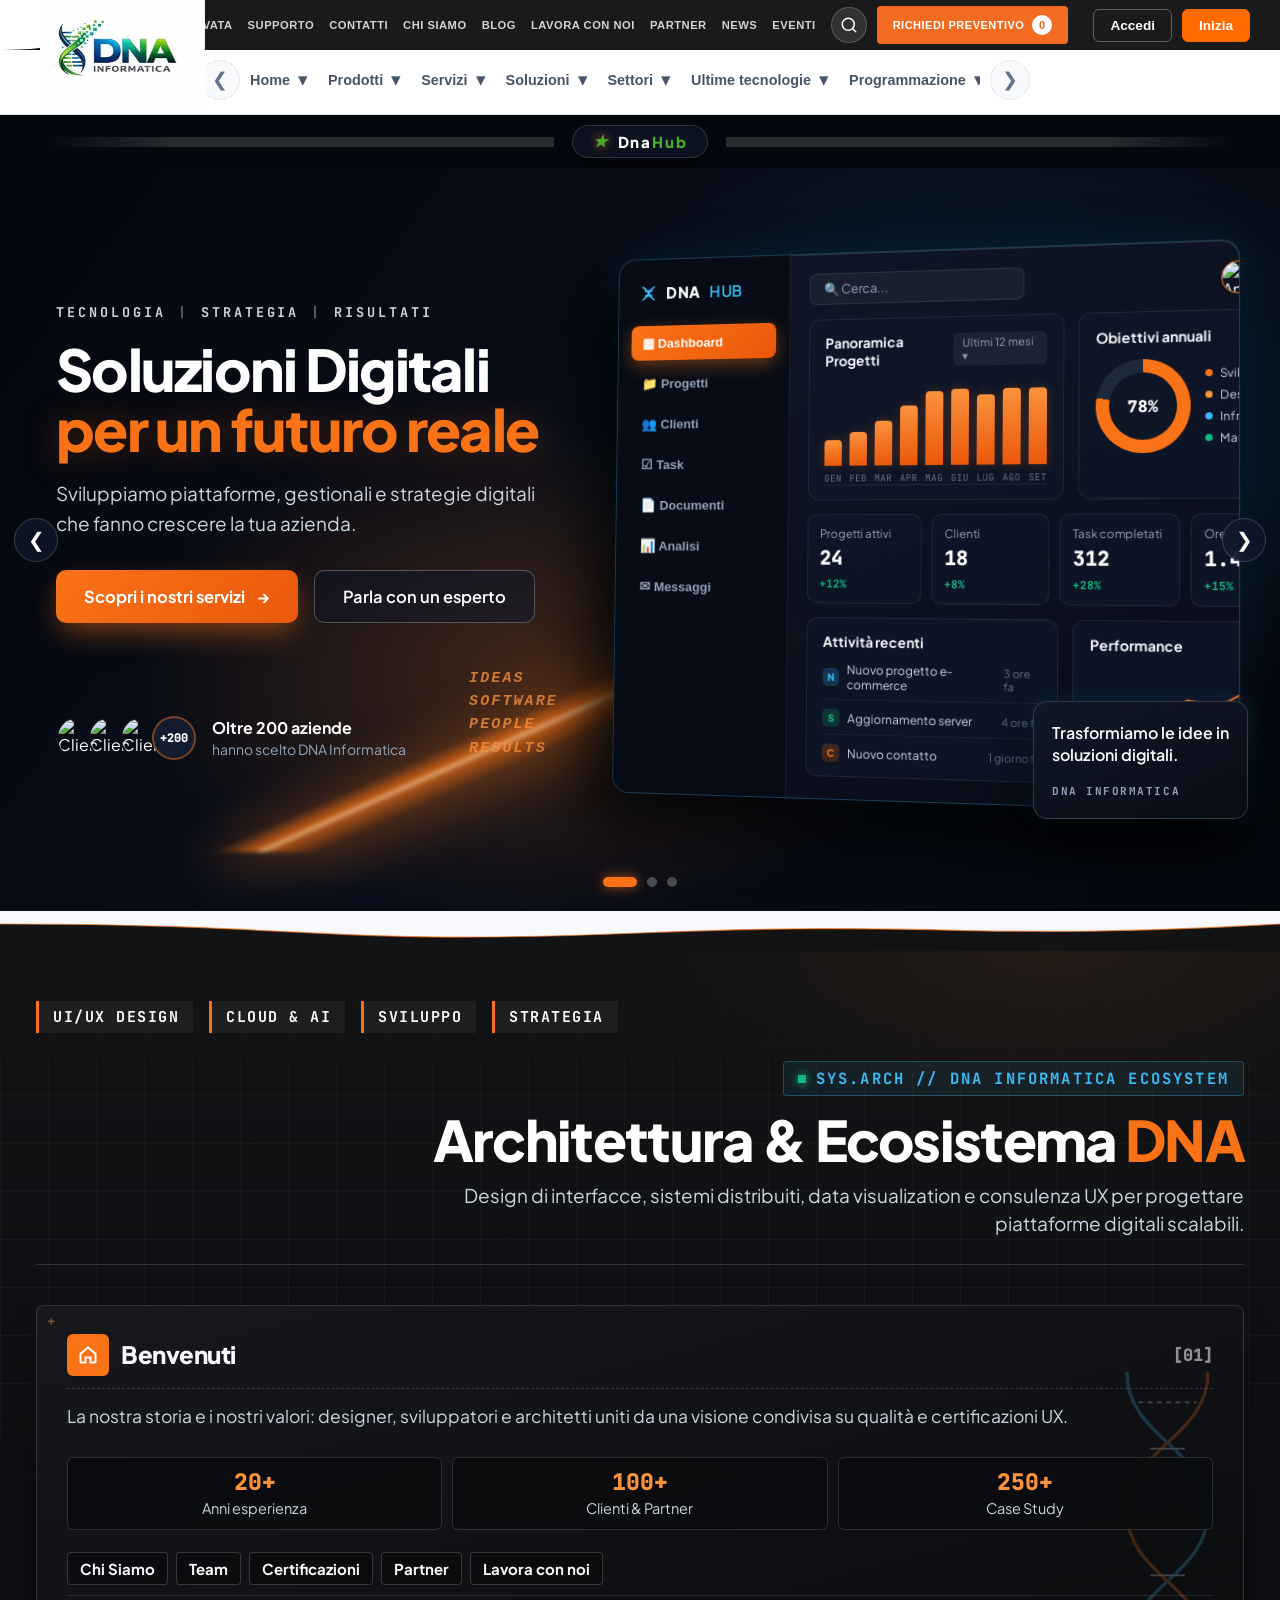
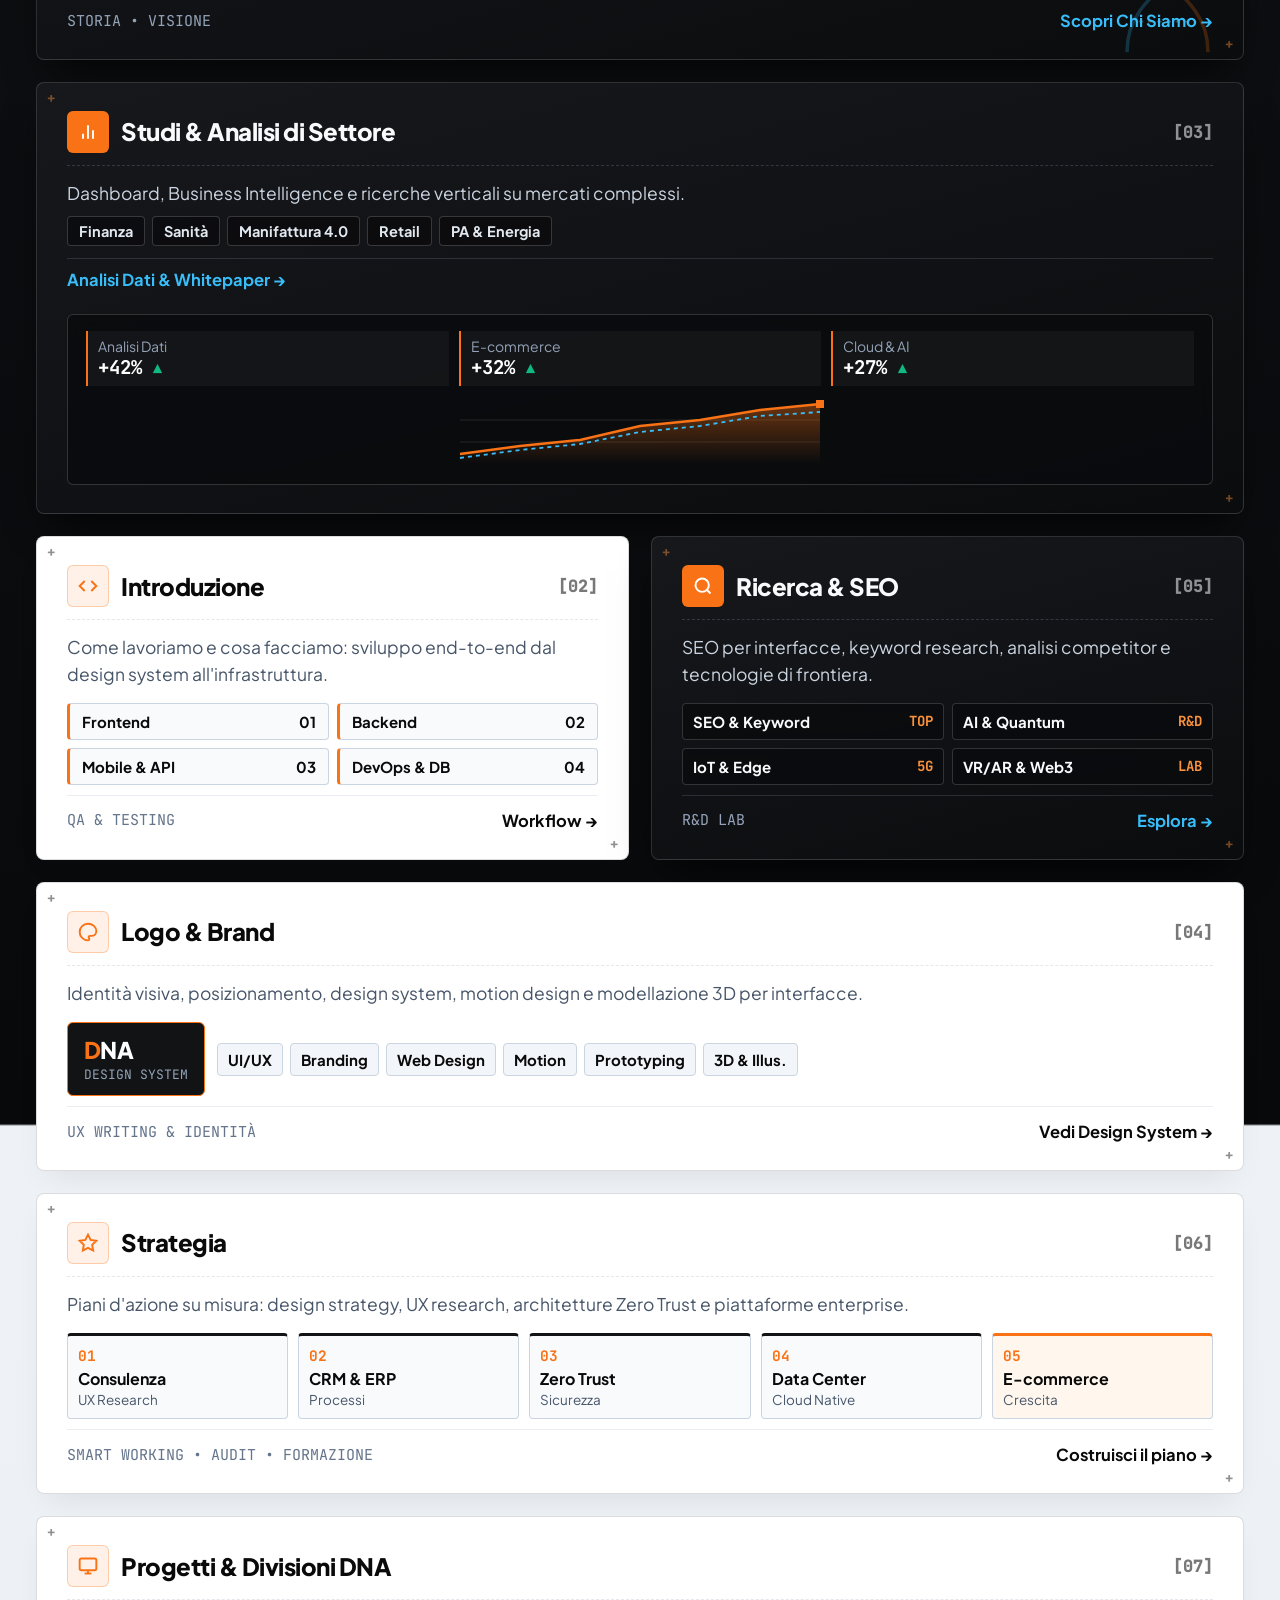
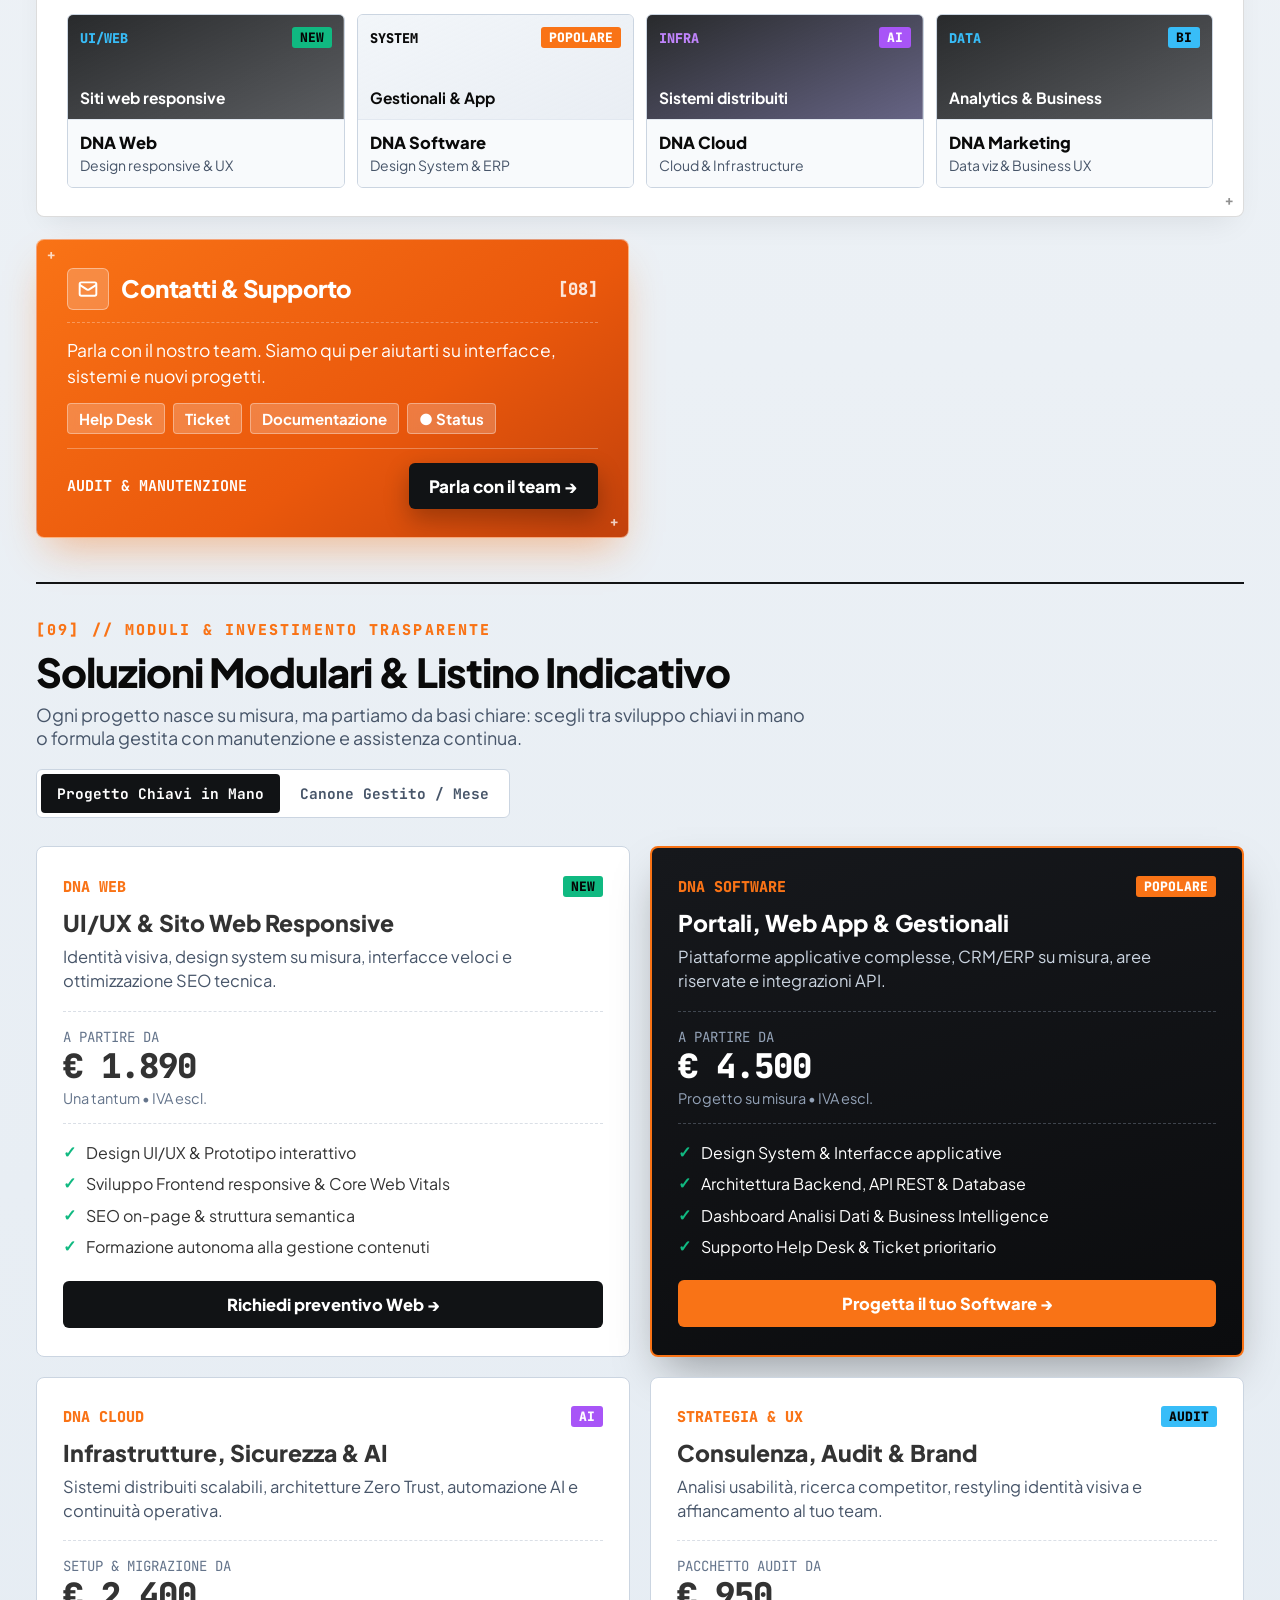
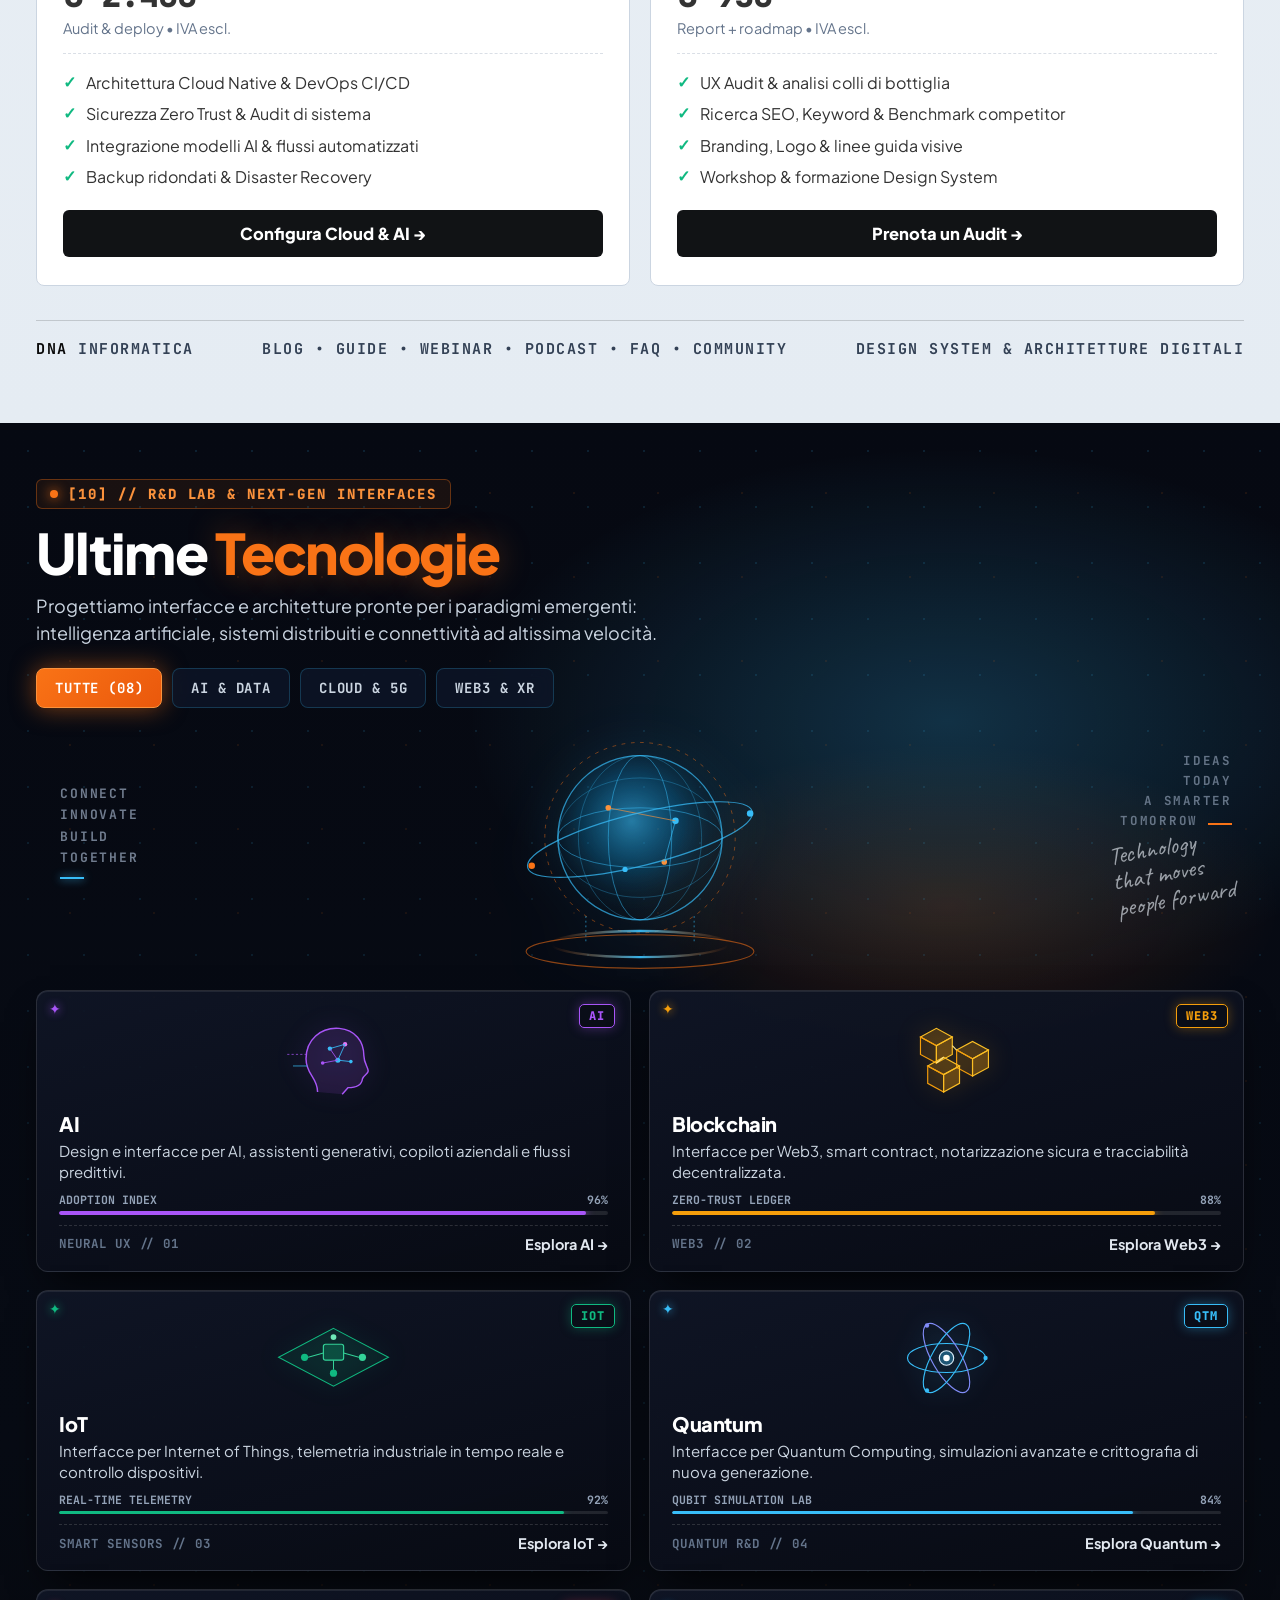
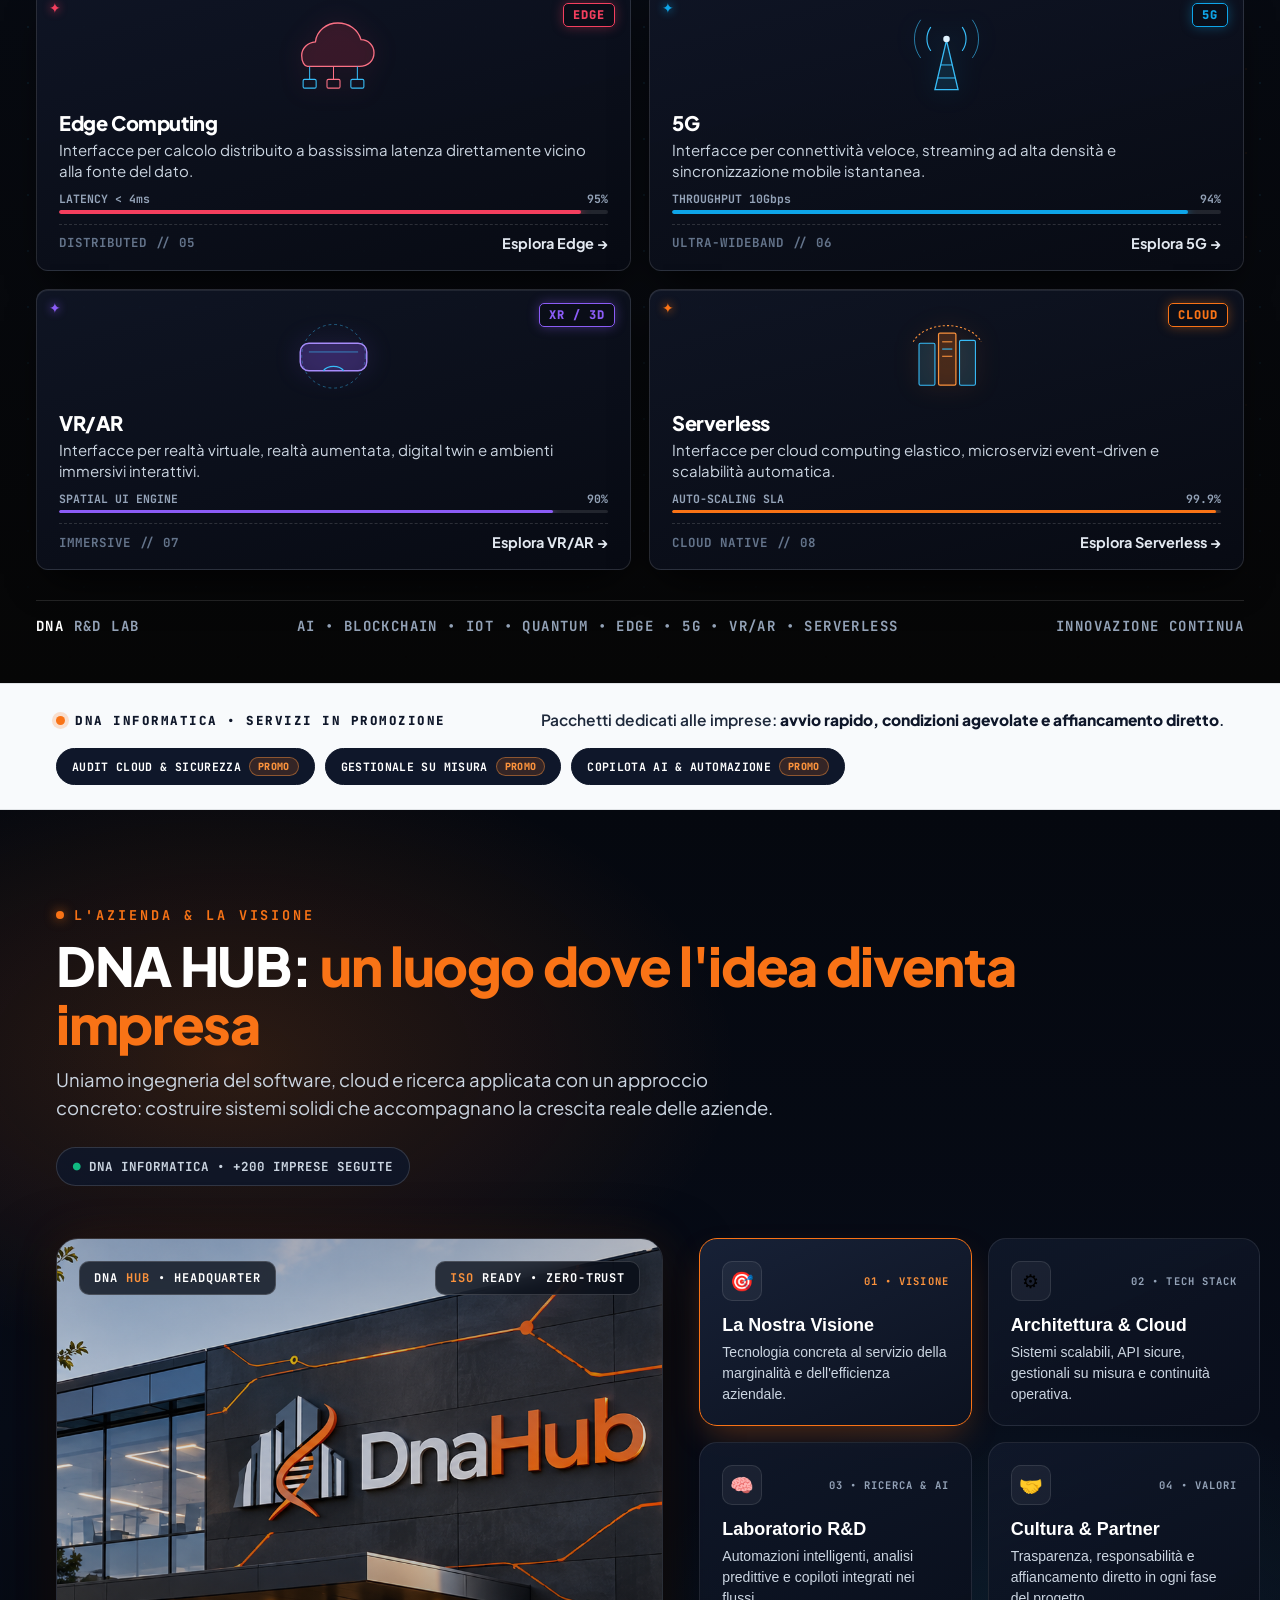
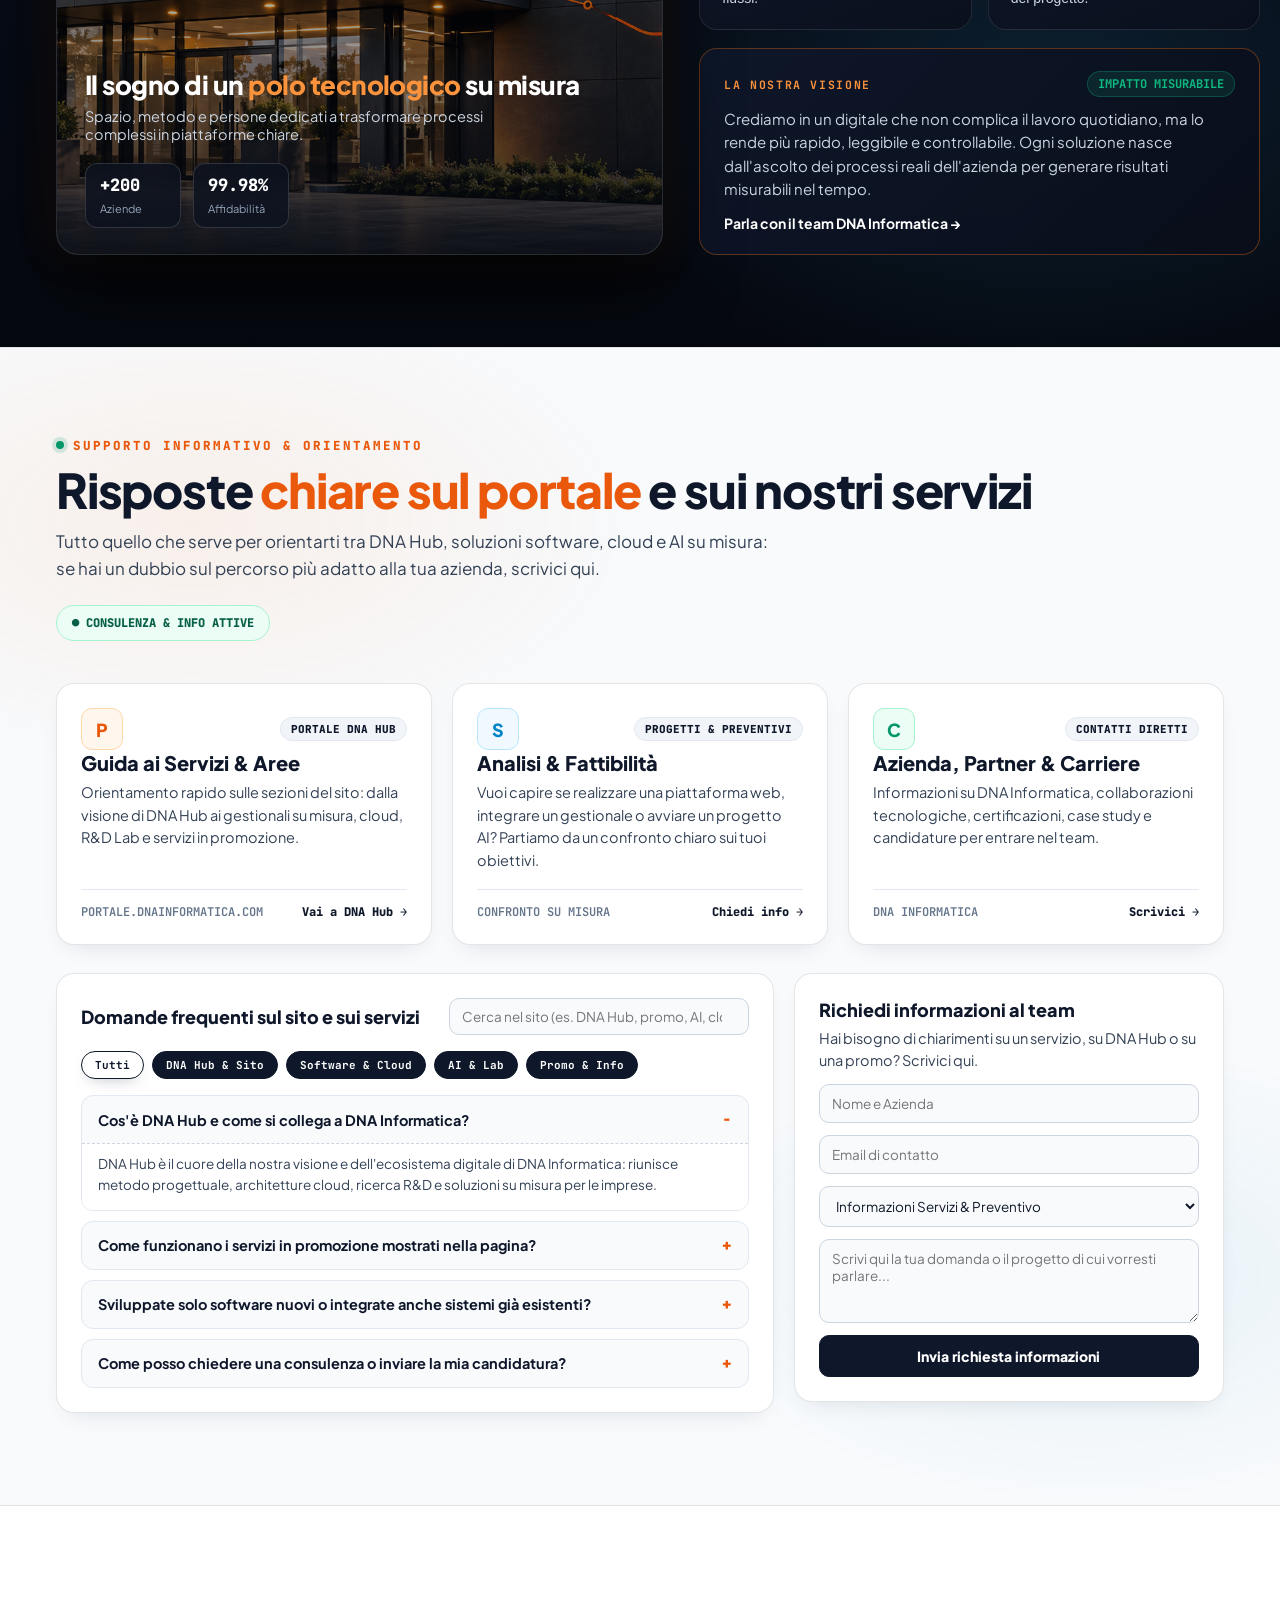
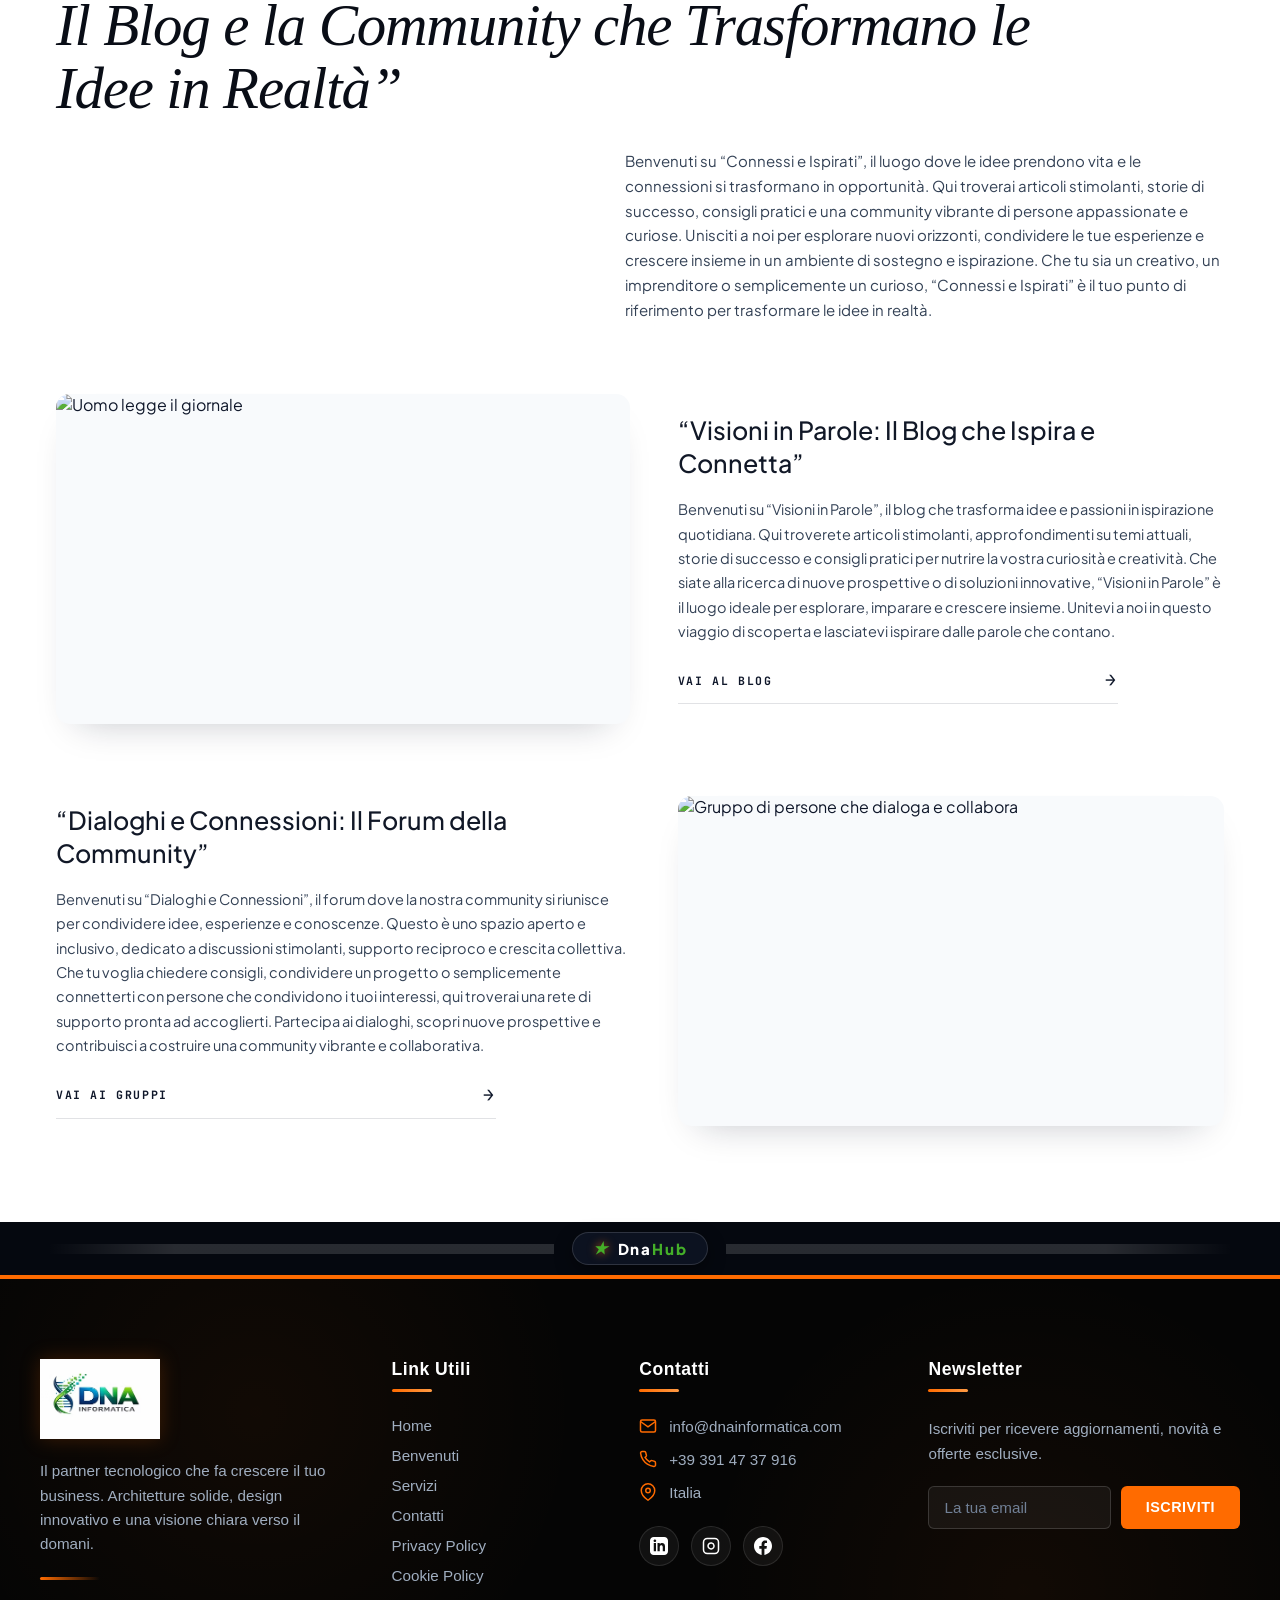
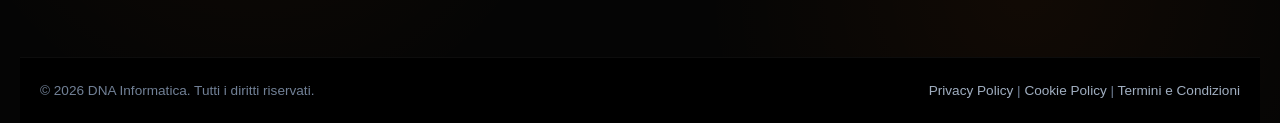
==== commit d7a629b3: "DNA Informatica v1.0 - Struttura base consolidata" ====
--- a/index.html
+++ b/index.html
@@ -962,6 +962,28 @@
         font-size: 16px;
       }
     }
+
+
+
+
+
+
+
+
+
+
+
+
+
+
+
+
+
+
+
+
+
+
   </style>
 
   <!-- ATMOSFERA E SCIA ENERGETICA DI SFONDO -->
@@ -2872,6 +2894,31 @@
           </div>
         </div>
 
+
+
+
+
+
+
+
+
+
+
+
+
+
+
+
+
+
+
+
+
+
+
+
+
+        
         <div class="dir-links">
           <a href="#chi-siamo" class="dir-link">Chi Siamo</a>
           <a href="#team" class="dir-link">Team</a>
@@ -5349,6 +5396,1172 @@
 
 
 
+
+
+
+
+
+
+
+
+
+
+
+
+
+
+
+
+
+
+
+
+
+
+
+
+
+
+
+
+
+
+
+
+
+
+
+
+
+
+
+
+
+
+
+
+
+
+
+
+
+
+<section id="dna-support-section" class="dna-sup-sec">
+  <style>
+    .dna-sup-sec {
+      --sup-bg: #f8fafc;
+      --sup-card: #ffffff;
+      --sup-card-soft: #f1f5f9;
+      --sup-orange: #f97316;
+      --sup-orange-dark: #ea580c;
+      --sup-cyan: #0284c7;
+      --sup-emerald: #059669;
+      --sup-text: #0f172a;
+      --sup-soft: #334155;
+      --sup-muted: #64748b;
+      --sup-border: rgba(15, 23, 42, 0.11);
+
+      font-family: 'Plus Jakarta Sans', -apple-system, BlinkMacSystemFont, sans-serif;
+      background-color: var(--sup-bg);
+      background-image:
+        radial-gradient(ellipse 50% 340px at 15% 15%, rgba(249, 115, 22, 0.08), transparent 72%),
+        radial-gradient(ellipse 45% 320px at 85% 80%, rgba(2, 132, 199, 0.07), transparent 72%);
+      color: var(--sup-text);
+      padding: 84px 56px 92px;
+      position: relative;
+      width: 100%;
+      box-sizing: border-box;
+      border-top: 1px solid rgba(15, 23, 42, 0.09);
+    }
+
+    .dna-sup-sec *,
+    .dna-sup-sec *::before,
+    .dna-sup-sec *::after {
+      box-sizing: border-box;
+    }
+
+    .dna-sup-sec .sup-wrap {
+      max-width: 1680px;
+      margin: 0 auto;
+    }
+
+    /* HEADER */
+    .dna-sup-sec .sup-header {
+      display: flex;
+      flex-wrap: wrap;
+      align-items: flex-end;
+      justify-content: space-between;
+      gap: 24px;
+      margin-bottom: 42px;
+    }
+
+    .dna-sup-sec .sup-kicker {
+      font-family: 'JetBrains Mono', monospace;
+      font-size: 12.5px;
+      font-weight: 800;
+      letter-spacing: 0.16em;
+      text-transform: uppercase;
+      color: var(--sup-orange-dark);
+      margin-bottom: 10px;
+      display: inline-flex;
+      align-items: center;
+      gap: 9px;
+    }
+
+    .dna-sup-sec .sup-kicker i {
+      width: 8px;
+      height: 8px;
+      border-radius: 50%;
+      background: var(--sup-emerald);
+      box-shadow: 0 0 0 4px rgba(5, 150, 105, 0.16);
+    }
+
+    .dna-sup-sec .sup-h2 {
+      font-size: clamp(32px, 3.8vw, 48px);
+      font-weight: 800;
+      line-height: 1.1;
+      letter-spacing: -0.025em;
+      margin: 0 0 12px;
+      color: var(--sup-text);
+    }
+
+    .dna-sup-sec .sup-h2 span {
+      color: var(--sup-orange-dark);
+    }
+
+    .dna-sup-sec .sup-sub {
+      font-size: 17px;
+      line-height: 1.55;
+      color: var(--sup-soft);
+      max-width: 720px;
+      margin: 0;
+    }
+
+    .dna-sup-sec .sup-status {
+      font-family: 'JetBrains Mono', monospace;
+      font-size: 12px;
+      font-weight: 800;
+      color: #065f46;
+      background: #ecfdf5;
+      border: 1px solid #a7f3d0;
+      border-radius: 999px;
+      padding: 9px 15px;
+      display: inline-flex;
+      align-items: center;
+      gap: 8px;
+      white-space: nowrap;
+    }
+
+    /* CANALI INFORMATIVI */
+    .dna-sup-sec .sup-channels {
+      display: grid;
+      grid-template-columns: repeat(3, 1fr);
+      gap: 20px;
+      margin-bottom: 28px;
+    }
+
+    .dna-sup-sec .sup-card {
+      background: var(--sup-card);
+      border: 1px solid var(--sup-border);
+      border-radius: 18px;
+      padding: 24px;
+      display: flex;
+      flex-direction: column;
+      justify-content: space-between;
+      gap: 18px;
+      box-shadow: 0 10px 26px -14px rgba(15, 23, 42, 0.18);
+      transition: transform 0.22s ease, border-color 0.22s ease, box-shadow 0.22s ease;
+    }
+
+    .dna-sup-sec .sup-card:hover {
+      transform: translateY(-3px);
+      border-color: var(--sup-orange);
+      box-shadow: 0 16px 32px -14px rgba(15, 23, 42, 0.24);
+    }
+
+    .dna-sup-sec .sup-card-top {
+      display: flex;
+      align-items: center;
+      justify-content: space-between;
+      gap: 12px;
+    }
+
+    .dna-sup-sec .sup-ico {
+      width: 42px;
+      height: 42px;
+      border-radius: 11px;
+      background: #fff7ed;
+      border: 1px solid #fed7aa;
+      color: var(--sup-orange-dark);
+      display: inline-flex;
+      align-items: center;
+      justify-content: center;
+      font-size: 18px;
+      font-weight: 800;
+    }
+
+    .dna-sup-sec .sup-ico.cyan {
+      background: #f0f9ff;
+      border-color: #bae6fd;
+      color: var(--sup-cyan);
+    }
+
+    .dna-sup-sec .sup-ico.em {
+      background: #ecfdf5;
+      border-color: #a7f3d0;
+      color: var(--sup-emerald);
+    }
+
+    .dna-sup-sec .sup-sla {
+      font-family: 'JetBrains Mono', monospace;
+      font-size: 11px;
+      font-weight: 800;
+      color: var(--sup-text);
+      background: var(--sup-card-soft);
+      border: 1px solid #e2e8f0;
+      border-radius: 999px;
+      padding: 4px 10px;
+    }
+
+    .dna-sup-sec .sup-title {
+      font-size: 20px;
+      font-weight: 800;
+      margin: 0 0 6px;
+      color: var(--sup-text);
+    }
+
+    .dna-sup-sec .sup-desc {
+      font-size: 14.5px;
+      line-height: 1.55;
+      color: var(--sup-soft);
+      margin: 0;
+    }
+
+    .dna-sup-sec .sup-foot {
+      display: flex;
+      align-items: center;
+      justify-content: space-between;
+      gap: 12px;
+      padding-top: 14px;
+      border-top: 1px solid #e2e8f0;
+      font-family: 'JetBrains Mono', monospace;
+      font-size: 12px;
+    }
+
+    .dna-sup-sec .sup-hours {
+      color: var(--sup-muted);
+      font-weight: 600;
+    }
+
+    .dna-sup-sec .sup-action {
+      color: var(--sup-text);
+      text-decoration: none;
+      font-weight: 800;
+    }
+
+    .dna-sup-sec .sup-action:hover {
+      color: var(--sup-orange-dark);
+      text-decoration: underline;
+    }
+
+    /* FAQ SITO + RICHIESTA INFORMAZIONI */
+    .dna-sup-sec .sup-bottom {
+      display: grid;
+      grid-template-columns: 1.25fr 0.75fr;
+      gap: 20px;
+      align-items: start;
+    }
+
+    .dna-sup-sec .sup-faq-box,
+    .dna-sup-sec .sup-ticket-box {
+      background: var(--sup-card);
+      border: 1px solid var(--sup-border);
+      border-radius: 18px;
+      padding: 24px;
+      box-shadow: 0 10px 26px -14px rgba(15, 23, 42, 0.16);
+    }
+
+    .dna-sup-sec .sup-box-head {
+      display: flex;
+      flex-wrap: wrap;
+      align-items: center;
+      justify-content: space-between;
+      gap: 12px;
+      margin-bottom: 16px;
+    }
+
+    .dna-sup-sec .sup-box-title {
+      font-size: 18px;
+      font-weight: 800;
+      margin: 0;
+      color: var(--sup-text);
+    }
+
+    .dna-sup-sec .sup-search {
+      width: 100%;
+      max-width: 300px;
+      background: var(--sup-bg);
+      border: 1px solid #cbd5e1;
+      border-radius: 10px;
+      padding: 9px 12px;
+      color: var(--sup-text);
+      font-family: 'Plus Jakarta Sans', sans-serif;
+      font-size: 13.5px;
+      outline: none;
+    }
+
+    .dna-sup-sec .sup-search:focus {
+      border-color: var(--sup-text);
+      background: #ffffff;
+    }
+
+    .dna-sup-sec .sup-tags {
+      display: flex;
+      flex-wrap: wrap;
+      gap: 8px;
+      margin-bottom: 16px;
+    }
+
+    .dna-sup-sec .sup-tag {
+      background: #0f172a;
+      border: 1.5px solid #0f172a;
+      color: #ffffff;
+      border-radius: 999px;
+      padding: 6px 13px;
+      font-family: 'JetBrains Mono', monospace;
+      font-size: 11px;
+      font-weight: 700;
+      cursor: pointer;
+      transition: all 0.2s ease;
+    }
+
+    .dna-sup-sec .sup-tag:hover {
+      background: #1e293b;
+      border-color: #1e293b;
+    }
+
+    .dna-sup-sec .sup-tag.is-active {
+      background: #ffffff;
+      border-color: #0f172a;
+      color: #0f172a;
+      box-shadow: 0 6px 16px -8px rgba(15, 23, 42, 0.35);
+    }
+
+    .dna-sup-sec .sup-faq-list {
+      display: flex;
+      flex-direction: column;
+      gap: 10px;
+    }
+
+    .dna-sup-sec .sup-faq-item {
+      border: 1px solid #e2e8f0;
+      border-radius: 12px;
+      background: var(--sup-bg);
+      overflow: hidden;
+    }
+
+    .dna-sup-sec .sup-faq-item[hidden] {
+      display: none;
+    }
+
+    .dna-sup-sec .sup-faq-q {
+      width: 100%;
+      background: transparent;
+      border: 0;
+      padding: 13px 16px;
+      color: var(--sup-text);
+      font-family: 'Plus Jakarta Sans', sans-serif;
+      font-size: 14.5px;
+      font-weight: 700;
+      text-align: left;
+      display: flex;
+      align-items: center;
+      justify-content: space-between;
+      gap: 12px;
+      cursor: pointer;
+    }
+
+    .dna-sup-sec .sup-faq-q span.plus {
+      font-family: 'JetBrains Mono', monospace;
+      color: var(--sup-orange-dark);
+      font-size: 16px;
+      font-weight: 800;
+      flex-shrink: 0;
+    }
+
+    .dna-sup-sec .sup-faq-a {
+      display: none;
+      padding: 10px 16px 14px;
+      font-size: 13.5px;
+      line-height: 1.55;
+      color: var(--sup-soft);
+      border-top: 1px dashed #cbd5e1;
+      background: #ffffff;
+    }
+
+    .dna-sup-sec .sup-faq-item.is-open .sup-faq-a {
+      display: block;
+    }
+
+    /* FORM RAPIDO INFORMAZIONI */
+    .dna-sup-sec .sup-form {
+      display: flex;
+      flex-direction: column;
+      gap: 12px;
+      margin-top: 12px;
+    }
+
+    .dna-sup-sec .sup-input,
+    .dna-sup-sec .sup-select,
+    .dna-sup-sec .sup-textarea {
+      width: 100%;
+      background: var(--sup-bg);
+      border: 1px solid #cbd5e1;
+      border-radius: 10px;
+      padding: 10px 12px;
+      color: var(--sup-text);
+      font-family: 'Plus Jakarta Sans', sans-serif;
+      font-size: 13.5px;
+      outline: none;
+    }
+
+    .dna-sup-sec .sup-input:focus,
+    .dna-sup-sec .sup-select:focus,
+    .dna-sup-sec .sup-textarea:focus {
+      border-color: #0f172a;
+      background: #ffffff;
+    }
+
+    .dna-sup-sec .sup-textarea {
+      min-height: 84px;
+      resize: vertical;
+    }
+
+    .dna-sup-sec .sup-btn {
+      background: #0f172a;
+      color: #ffffff;
+      border: 1.5px solid #0f172a;
+      border-radius: 10px;
+      padding: 11px 16px;
+      font-family: 'Plus Jakarta Sans', sans-serif;
+      font-size: 14px;
+      font-weight: 800;
+      cursor: pointer;
+      transition: background 0.2s ease, color 0.2s ease, transform 0.15s ease;
+    }
+
+    .dna-sup-sec .sup-btn:hover {
+      background: #ffffff;
+      color: #0f172a;
+      transform: translateY(-1px);
+    }
+
+    .dna-sup-sec .sup-feedback {
+      display: none;
+      margin-top: 8px;
+      padding: 10px 12px;
+      border-radius: 10px;
+      background: #ecfdf5;
+      border: 1px solid #a7f3d0;
+      color: #065f46;
+      font-size: 13px;
+      font-weight: 600;
+      line-height: 1.45;
+    }
+
+    .dna-sup-sec .sup-feedback.is-shown {
+      display: block;
+    }
+
+    @media (max-width: 1100px) {
+      .dna-sup-sec .sup-channels,
+      .dna-sup-sec .sup-bottom {
+        grid-template-columns: 1fr;
+      }
+    }
+
+    @media (max-width: 768px) {
+      .dna-sup-sec {
+        padding: 64px 20px 72px;
+      }
+      .dna-sup-sec .sup-search {
+        max-width: 100%;
+      }
+    }
+  </style>
+
+  <div class="sup-wrap">
+    <div class="sup-header">
+      <div>
+        <div class="sup-kicker"><i></i> SUPPORTO INFORMATIVO &amp; ORIENTAMENTO</div>
+        <h2 class="sup-h2">Risposte <span>chiare sul portale</span> e sui nostri servizi</h2>
+        <p class="sup-sub">
+          Tutto quello che serve per orientarti tra DNA Hub, soluzioni software, cloud e AI su misura: se hai un dubbio sul percorso più adatto alla tua azienda, scrivici qui.
+        </p>
+      </div>
+
+      <div class="sup-status">&#9679; CONSULENZA &amp; INFO ATTIVE</div>
+    </div>
+
+    <!-- 3 CANALI INFORMATIVI DEL SITO -->
+    <div class="sup-channels">
+      <article class="sup-card">
+        <div>
+          <div class="sup-card-top">
+            <span class="sup-ico">P</span>
+            <span class="sup-sla">PORTALE DNA HUB</span>
+          </div>
+          <h3 class="sup-title">Guida ai Servizi &amp; Aree</h3>
+          <p class="sup-desc">
+            Orientamento rapido sulle sezioni del sito: dalla visione di DNA Hub ai gestionali su misura, cloud, R&amp;D Lab e servizi in promozione.
+          </p>
+        </div>
+        <div class="sup-foot">
+          <span class="sup-hours">PORTALE.DNAINFORMATICA.COM</span>
+          <a href="#dna-hub-corporate" class="sup-action">Vai a DNA Hub &rarr;</a>
+        </div>
+      </article>
+
+      <article class="sup-card">
+        <div>
+          <div class="sup-card-top">
+            <span class="sup-ico cyan">S</span>
+            <span class="sup-sla">PROGETTI &amp; PREVENTIVI</span>
+          </div>
+          <h3 class="sup-title">Analisi &amp; Fattibilità</h3>
+          <p class="sup-desc">
+            Vuoi capire se realizzare una piattaforma web, integrare un gestionale o avviare un progetto AI? Partiamo da un confronto chiaro sui tuoi obiettivi.
+          </p>
+        </div>
+        <div class="sup-foot">
+          <span class="sup-hours">CONFRONTO SU MISURA</span>
+          <a href="#supQuickForm" class="sup-action" data-preset-topic="Informazioni Servizi & Preventivo">Chiedi info &rarr;</a>
+        </div>
+      </article>
+
+      <article class="sup-card">
+        <div>
+          <div class="sup-card-top">
+            <span class="sup-ico em">C</span>
+            <span class="sup-sla">CONTATTI DIRETTI</span>
+          </div>
+          <h3 class="sup-title">Azienda, Partner &amp; Carriere</h3>
+          <p class="sup-desc">
+            Informazioni su DNA Informatica, collaborazioni tecnologiche, certificazioni, case study e candidature per entrare nel team.
+          </p>
+        </div>
+        <div class="sup-foot">
+          <span class="sup-hours">DNA INFORMATICA</span>
+          <a href="#supQuickForm" class="sup-action" data-preset-topic="Azienda, Partner o Lavora con noi">Scrivici &rarr;</a>
+        </div>
+      </article>
+    </div>
+
+    <!-- FAQ SITO + FORM INFORMAZIONI -->
+    <div class="sup-bottom">
+      <div class="sup-faq-box">
+        <div class="sup-box-head">
+          <h3 class="sup-box-title">Domande frequenti sul sito e sui servizi</h3>
+          <input type="search" class="sup-search" id="supSearchInput" placeholder="Cerca nel sito (es. DNA Hub, promo, AI, cloud)...">
+        </div>
+
+        <div class="sup-tags" id="supTags">
+          <button type="button" class="sup-tag is-active" data-tag="all">Tutti</button>
+          <button type="button" class="sup-tag" data-tag="hub">DNA Hub &amp; Sito</button>
+          <button type="button" class="sup-tag" data-tag="servizi">Software &amp; Cloud</button>
+          <button type="button" class="sup-tag" data-tag="ai">AI &amp; Lab</button>
+          <button type="button" class="sup-tag" data-tag="promo">Promo &amp; Info</button>
+        </div>
+
+        <div class="sup-faq-list" id="supFaqList">
+          <div class="sup-faq-item is-open" data-tags="hub promo">
+            <button type="button" class="sup-faq-q">
+              <span>Cos'è DNA Hub e come si collega a DNA Informatica?</span>
+              <span class="plus">&minus;</span>
+            </button>
+            <div class="sup-faq-a">
+              DNA Hub è il cuore della nostra visione e dell'ecosistema digitale di DNA Informatica: riunisce metodo progettuale, architetture cloud, ricerca R&amp;D e soluzioni su misura per le imprese.
+            </div>
+          </div>
+
+          <div class="sup-faq-item" data-tags="servizi promo">
+            <button type="button" class="sup-faq-q">
+              <span>Come funzionano i servizi in promozione mostrati nella pagina?</span>
+              <span class="plus">+</span>
+            </button>
+            <div class="sup-faq-a">
+              Le promozioni (come Audit Cloud &amp; Sicurezza, Gestionale su Misura e Copilota AI &amp; Automazione) offrono un punto d'ingresso strutturato con analisi iniziale, tempi chiari e condizioni dedicate: puoi richiederle tramite il modulo a lato.
+            </div>
+          </div>
+
+          <div class="sup-faq-item" data-tags="servizi ai">
+            <button type="button" class="sup-faq-q">
+              <span>Sviluppate solo software nuovi o integrate anche sistemi già esistenti?</span>
+              <span class="plus">+</span>
+            </button>
+            <div class="sup-faq-a">
+              Facciamo entrambe le cose: possiamo progettare una piattaforma o un gestionale da zero oppure affiancare, evolvere e integrare con API e automazioni AI gli strumenti che l'azienda usa già.
+            </div>
+          </div>
+
+          <div class="sup-faq-item" data-tags="hub ai">
+            <button type="button" class="sup-faq-q">
+              <span>Come posso chiedere una consulenza o inviare la mia candidatura?</span>
+              <span class="plus">+</span>
+            </button>
+            <div class="sup-faq-a">
+              Puoi compilare il modulo rapido qui a fianco indicando l'argomento (informazioni su un servizio, preventivo, collaborazione o candidatura): ti ricontatteremo per darti tutte le indicazioni necessarie.
+            </div>
+          </div>
+        </div>
+      </div>
+
+      <div class="sup-ticket-box">
+        <h3 class="sup-box-title">Richiedi informazioni al team</h3>
+        <p class="sup-desc" style="margin-top:6px;">
+          Hai bisogno di chiarimenti su un servizio, su DNA Hub o su una promo? Scrivici qui.
+        </p>
+
+        <form class="sup-form" id="supQuickForm">
+          <input type="text" class="sup-input" id="supName" placeholder="Nome e Azienda" required>
+          <input type="email" class="sup-input" id="supEmail" placeholder="Email di contatto" required>
+          <select class="sup-select" id="supTopic">
+            <option value="Informazioni Servizi & Preventivo">Informazioni Servizi &amp; Preventivo</option>
+            <option value="DNA Hub & Visione Aziendale">DNA Hub &amp; Visione Aziendale</option>
+            <option value="Servizi in Promozione">Servizi in Promozione</option>
+            <option value="Azienda, Partner o Lavora con noi">Azienda, Partner o Lavora con noi</option>
+          </select>
+          <textarea class="sup-textarea" id="supMsg" placeholder="Scrivi qui la tua domanda o il progetto di cui vorresti parlare..." required></textarea>
+          <button type="submit" class="sup-btn">Invia richiesta informazioni</button>
+          <div class="sup-feedback" id="supFeedback"></div>
+        </form>
+      </div>
+    </div>
+  </div>
+
+  <script>
+    (function () {
+      const root = document.getElementById('dna-support-section');
+      if (!root) return;
+
+      const faqItems = root.querySelectorAll('.sup-faq-item');
+      const tags = root.querySelectorAll('.sup-tag');
+      const searchInput = root.querySelector('#supSearchInput');
+      const form = root.querySelector('#supQuickForm');
+      const topicSelect = root.querySelector('#supTopic');
+      const feedback = root.querySelector('#supFeedback');
+
+      let activeTag = 'all';
+
+      function filterFaqs() {
+        const q = (searchInput ? searchInput.value : '').trim().toLowerCase();
+
+        faqItems.forEach(function (item) {
+          const itemTags = (item.getAttribute('data-tags') || '').toLowerCase();
+          const content = (item.textContent || '').toLowerCase();
+          const matchTag = activeTag === 'all' || itemTags.indexOf(activeTag) !== -1;
+          const matchSearch = !q || content.indexOf(q) !== -1;
+
+          item.hidden = !(matchTag && matchSearch);
+        });
+      }
+
+      faqItems.forEach(function (item) {
+        const btn = item.querySelector('.sup-faq-q');
+        const plus = item.querySelector('.plus');
+        if (!btn) return;
+
+        btn.addEventListener('click', function () {
+          const isOpen = item.classList.toggle('is-open');
+          if (plus) plus.innerHTML = isOpen ? '&minus;' : '+';
+        });
+      });
+
+      tags.forEach(function (tagBtn) {
+        tagBtn.addEventListener('click', function () {
+          tags.forEach(function (t) { t.classList.remove('is-active'); });
+          tagBtn.classList.add('is-active');
+          activeTag = tagBtn.getAttribute('data-tag') || 'all';
+          filterFaqs();
+        });
+      });
+
+      if (searchInput) {
+        searchInput.addEventListener('input', filterFaqs);
+      }
+
+      root.querySelectorAll('[data-preset-topic]').forEach(function (link) {
+        link.addEventListener('click', function () {
+          const preset = link.getAttribute('data-preset-topic');
+          if (topicSelect && preset) {
+            topicSelect.value = preset;
+          }
+        });
+      });
+
+      if (form) {
+        form.addEventListener('submit', function (e) {
+          e.preventDefault();
+          const nameVal = (root.querySelector('#supName').value || '').trim();
+          const topicVal = topicSelect ? topicSelect.value : 'Informazioni';
+          if (feedback) {
+            feedback.textContent = 'Richiesta registrata per "' + topicVal + '"' + (nameVal ? ' (' + nameVal + ')' : '') + '. Collega qui il tuo endpoint/form backend per l\'invio reale.';
+            feedback.classList.add('is-shown');
+          }
+          form.reset();
+          if (topicSelect && topicVal) topicSelect.value = topicVal;
+        });
+      }
+    })();
+  </script>
+</section>
+
+
+
+
+
+
+
+
+
+
+
+
+
+
+
+
+
+
+
+
+
+
+
+
+
+
+
+
+
+
+
+
+
+
+
+
+
+
+
+
+
+
+
+
+
+
+
+
+
+
+
+
+
+
+
+
+
+
+
+
+
+
+
+
+
+
+
+
+
+
+
+
+
+
+
+
+
+
+
+
+
+
+
+
+
+
+
+
+
+
+
+
+
+
+
+
+
+
+
+
+
+<section id="dna-blog-community" class="dna-ed-bc">
+  <style>
+    .dna-ed-bc {
+      --ed-bg: #ffffff;
+      --ed-surface: #f8fafc;
+      --ed-ink: #0f172a;
+      --ed-body: #334155;
+      --ed-muted: #64748b;
+      --ed-accent: #f97316;
+      --ed-line: rgba(15, 23, 42, 0.12);
+
+      background: var(--ed-bg);
+      color: var(--ed-ink);
+      font-family: 'Plus Jakarta Sans', -apple-system, BlinkMacSystemFont, sans-serif;
+      padding: 88px 56px 96px;
+      width: 100%;
+      box-sizing: border-box;
+      border-top: 1px solid var(--ed-line);
+    }
+
+    .dna-ed-bc *,
+    .dna-ed-bc *::before,
+    .dna-ed-bc *::after {
+      box-sizing: border-box;
+    }
+
+    .dna-ed-bc .ed-wrap {
+      max-width: 1360px;
+      margin: 0 auto;
+    }
+
+    /* TOP EDITORIAL BLOCK */
+    .dna-ed-bc .ed-hero {
+      margin-bottom: 72px;
+    }
+
+    .dna-ed-bc .ed-hero-title {
+      font-family: 'Playfair Display', Georgia, 'Times New Roman', serif;
+      font-style: italic;
+      font-weight: 500;
+      font-size: clamp(38px, 4.6vw, 62px);
+      line-height: 1.08;
+      letter-spacing: -0.02em;
+      color: #090d16;
+      margin: 0 0 28px;
+      max-width: 980px;
+    }
+
+    .dna-ed-bc .ed-hero-grid {
+      display: grid;
+      grid-template-columns: 1fr 1.15fr;
+      gap: 48px;
+      align-items: start;
+    }
+
+    .dna-ed-bc .ed-hero-copy {
+      font-size: 15px;
+      line-height: 1.65;
+      color: var(--ed-body);
+      margin: 0;
+    }
+
+    /* ALTERNATING ROWS */
+    .dna-ed-bc .ed-rows {
+      display: flex;
+      flex-direction: column;
+      gap: 72px;
+    }
+
+    .dna-ed-bc .ed-row {
+      display: grid;
+      grid-template-columns: 1.05fr 1fr;
+      gap: 48px;
+      align-items: center;
+    }
+
+    .dna-ed-bc .ed-row.is-reverse .ed-photo-box {
+      order: 2;
+    }
+
+    .dna-ed-bc .ed-row.is-reverse .ed-copy-box {
+      order: 1;
+    }
+
+    .dna-ed-bc .ed-photo-box {
+      border-radius: 14px;
+      overflow: hidden;
+      background: var(--ed-surface);
+      box-shadow: 0 18px 36px -22px rgba(15, 23, 42, 0.28);
+    }
+
+    .dna-ed-bc .ed-photo-box img {
+      width: 100%;
+      height: 330px;
+      object-fit: cover;
+      object-position: center 20%;
+      display: block;
+    }
+
+    .dna-ed-bc .ed-subhead {
+      font-family: 'Plus Jakarta Sans', sans-serif;
+      font-size: clamp(20px, 2vw, 25px);
+      font-weight: 500;
+      line-height: 1.3;
+      color: #111827;
+      margin: 0 0 18px;
+    }
+
+    .dna-ed-bc .ed-text {
+      font-size: 14.5px;
+      line-height: 1.68;
+      color: var(--ed-body);
+      margin: 0 0 28px;
+    }
+
+    .dna-ed-bc .ed-cta-line {
+      display: flex;
+      align-items: center;
+      justify-content: space-between;
+      gap: 20px;
+      padding-bottom: 14px;
+      border-bottom: 1px solid var(--ed-line);
+      max-width: 440px;
+      text-decoration: none;
+      color: var(--ed-ink);
+      font-family: 'JetBrains Mono', monospace;
+      font-size: 11.5px;
+      font-weight: 700;
+      letter-spacing: 0.14em;
+      text-transform: uppercase;
+      transition: border-color 0.2s ease, color 0.2s ease;
+    }
+
+    .dna-ed-bc .ed-cta-line:hover {
+      border-bottom-color: var(--ed-accent);
+      color: var(--ed-accent);
+    }
+
+    .dna-ed-bc .ed-cta-arrow {
+      font-size: 18px;
+      line-height: 1;
+      transition: transform 0.2s ease;
+    }
+
+    .dna-ed-bc .ed-cta-line:hover .ed-cta-arrow {
+      transform: translateX(5px);
+    }
+
+    @media (max-width: 960px) {
+      .dna-ed-bc .ed-hero-grid,
+      .dna-ed-bc .ed-row {
+        grid-template-columns: 1fr;
+        gap: 28px;
+      }
+
+      .dna-ed-bc .ed-row.is-reverse .ed-photo-box,
+      .dna-ed-bc .ed-row.is-reverse .ed-copy-box {
+        order: initial;
+      }
+
+      .dna-ed-bc .ed-photo-box img {
+        height: 250px;
+      }
+    }
+
+    @media (max-width: 640px) {
+      .dna-ed-bc {
+        padding: 64px 20px 72px;
+      }
+    }
+  </style>
+
+  <div class="ed-wrap">
+    <!-- TITOLO EDITORIALE + INTRO -->
+    <div class="ed-hero">
+      <h2 class="ed-hero-title">
+        Il Blog e la Community che Trasformano le Idee in Realtà&rdquo;
+      </h2>
+
+      <div class="ed-hero-grid">
+        <div></div>
+        <p class="ed-hero-copy">
+          Benvenuti su &ldquo;Connessi e Ispirati&rdquo;, il luogo dove le idee prendono vita e le connessioni si trasformano in opportunità. Qui troverai articoli stimolanti, storie di successo, consigli pratici e una community vibrante di persone appassionate e curiose. Unisciti a noi per esplorare nuovi orizzonti, condividere le tue esperienze e crescere insieme in un ambiente di sostegno e ispirazione. Che tu sia un creativo, un imprenditore o semplicemente un curioso, &ldquo;Connessi e Ispirati&rdquo; è il tuo punto di riferimento per trasformare le idee in realtà.
+        </p>
+      </div>
+    </div>
+
+    <!-- RIGHE ALTERNATE -->
+    <div class="ed-rows">
+      <!-- BLOCCO 1: BLOG -->
+      <div class="ed-row">
+        <div class="ed-photo-box">
+          <img
+            src="https://images.unsplash.com/photo-1507679799987-c73779587ccf?auto=format&fit=crop&w=1000&q=80"
+            alt="Uomo legge il giornale"
+          >
+        </div>
+
+        <div class="ed-copy-box">
+          <h3 class="ed-subhead">&ldquo;Visioni in Parole: Il Blog che Ispira e Connetta&rdquo;</h3>
+          <p class="ed-text">
+            Benvenuti su &ldquo;Visioni in Parole&rdquo;, il blog che trasforma idee e passioni in ispirazione quotidiana. Qui troverete articoli stimolanti, approfondimenti su temi attuali, storie di successo e consigli pratici per nutrire la vostra curiosità e creatività. Che siate alla ricerca di nuove prospettive o di soluzioni innovative, &ldquo;Visioni in Parole&rdquo; è il luogo ideale per esplorare, imparare e crescere insieme. Unitevi a noi in questo viaggio di scoperta e lasciatevi ispirare dalle parole che contano.
+          </p>
+          <a href="#blog" class="ed-cta-line">
+            <span>VAI AL BLOG</span>
+            <span class="ed-cta-arrow">&rarr;</span>
+          </a>
+        </div>
+      </div>
+
+      <!-- BLOCCO 2: FORUM / GRUPPI -->
+      <div class="ed-row is-reverse">
+        <div class="ed-photo-box">
+          <img
+            src="https://images.unsplash.com/photo-1522202176988-66273c2fd55f?auto=format&fit=crop&w=1000&q=80"
+            alt="Gruppo di persone che dialoga e collabora"
+          >
+        </div>
+
+        <div class="ed-copy-box">
+          <h3 class="ed-subhead">&ldquo;Dialoghi e Connessioni: Il Forum della Community&rdquo;</h3>
+          <p class="ed-text">
+            Benvenuti su &ldquo;Dialoghi e Connessioni&rdquo;, il forum dove la nostra community si riunisce per condividere idee, esperienze e conoscenze. Questo è uno spazio aperto e inclusivo, dedicato a discussioni stimolanti, supporto reciproco e crescita collettiva. Che tu voglia chiedere consigli, condividere un progetto o semplicemente connetterti con persone che condividono i tuoi interessi, qui troverai una rete di supporto pronta ad accoglierti. Partecipa ai dialoghi, scopri nuove prospettive e contribuisci a costruire una community vibrante e collaborativa.
+          </p>
+          <a href="#gruppi" class="ed-cta-line">
+            <span>VAI AI GRUPPI</span>
+            <span class="ed-cta-arrow">&rarr;</span>
+          </a>
+        </div>
+      </div>
+    </div>
+  </div>
+</section>
+
+
+
+
+
+
+
+
+
+<div id="dna-hero-separator" class="dna-hero-sep">
+  <style>
+    .dna-hero-sep {
+      --sep-line: rgba(255, 255, 255, 0.14);
+      --sep-bg: #05080f;
+      --sep-pill-bg: #0c1220;
+      --sep-orange: #44af29;
+      --sep-text: #ffffff;
+      width: 100%;
+      background: var(--sep-bg);
+      padding: 10px 48px;
+      box-sizing: border-box;
+      font-family: 'Plus Jakarta Sans', -apple-system, BlinkMacSystemFont, sans-serif;
+    }
+
+    .dna-hero-sep *,
+    .dna-hero-sep *::before,
+    .dna-hero-sep *::after {
+      box-sizing: border-box;
+    }
+
+    .dna-hero-sep .sep-track {
+      max-width: 1680px;
+      margin: 0 auto;
+      display: flex;
+      align-items: center;
+      gap: 18px;
+    }
+
+    .dna-hero-sep .sep-line {
+      flex: 1;
+      height: 10px;
+      background: linear-gradient(90deg, transparent, var(--sep-line) 25%, var(--sep-line) 100%);
+    }
+
+    .dna-hero-sep .sep-line--right {
+      background: linear-gradient(90deg, var(--sep-line) 0%, var(--sep-line) 75%, transparent);
+    }
+
+    .dna-hero-sep .sep-badge {
+      display: inline-flex;
+      align-items: center;
+      gap: 9px;
+      padding: 6px 20px;
+      border-radius: 999px;
+      background: var(--sep-pill-bg);
+      border: 1px solid rgba(255, 255, 255, 0.14);
+      color: var(--sep-text);
+      font-size: 15px;
+      font-weight: 800;
+      letter-spacing: 0.12em;
+      text-transform: none;
+      white-space: nowrap;
+      box-shadow: 0 6px 18px rgba(0, 0, 0, 0.45);
+    }
+
+    .dna-hero-sep .sep-star {
+      color: var(--sep-orange);
+      font-size: 16px;
+      line-height: 1;
+      text-shadow: 0 0 10px rgba(249, 115, 22, 0.75);
+    }
+
+    .dna-hero-sep .sep-label span {
+      color: var(--sep-orange);
+    }
+
+    @media (max-width: 768px) {
+      .dna-hero-sep {
+        padding: 8px 20px;
+      }
+      .dna-hero-sep .sep-track {
+        gap: 12px;
+      }
+      .dna-hero-sep .sep-badge {
+        padding: 5px 15px;
+        font-size: 13.5px;
+      }
+      .dna-hero-sep .sep-star {
+        font-size: 14px;
+      }
+    }
+  </style>
+
+  <div class="sep-track" role="separator" aria-label="DnaHub">
+    <span class="sep-line" aria-hidden="true"></span>
+    <span class="sep-badge">
+      <i class="sep-star" aria-hidden="true">&#9733;</i>
+      <span class="sep-label">Dna<span>Hub</span></span>
+    </span>
+    <span class="sep-line sep-line--right" aria-hidden="true"></span>
+  </div>
+</div>
+
+
+
+
+
+
+
+
+
+
+
     
     <!-- ... fine del contenuto ... -->
 <!-- Footer Placeholder -->
--- a/css/menu.css
+++ b/css/menu.css
@@ -717,4 +717,78 @@
     line-height: 1;
     /* Effetto "pop" quando cambia numero */
     transition: transform 0.2s cubic-bezier(0.175, 0.885, 0.32, 1.275);
-}+}
+
+
+
+
+
+
+
+
+
+
+
+
+@media (max-width: 900px) {
+    /* Barra a tutta larghezza e senza restrizioni di max-width */
+    .header-top-right {
+        width: 100%;
+        max-width: none;
+        margin: 0 0 8px 0;
+        border-radius: 0; /* Rimuovi o adatta se preferisci i bordi arrotondati ai lati */
+        padding: 8px 12px;
+        gap: 8px;
+    }
+
+    /* Le voci vanno a capo (wrap) anziché scorrere orizzontalmente */
+    .top-nav {
+        flex-wrap: wrap;
+        justify-content: center; /* Centrato o flex-start a seconda delle preferenze */
+        overflow-x: visible;
+        gap: 8px;
+        padding: 4px;
+    }
+    
+    .top-nav::-webkit-scrollbar {
+        display: block; /* Ripristina la visualizzazione della scrollbar se necessario */
+    }
+
+    .top-nav a {
+        font-size: 0.7rem; /* Leggermente più leggibile se va a capo */
+        flex-shrink: 1;
+    }
+
+    /* Pulsanti azione adattati per la larghezza piena */
+    .header-actions {
+        gap: 6px;
+        margin-top: 4px;
+        flex-wrap: wrap;
+        justify-content: center;
+    }
+
+    .icon-btn {
+        width: 28px;
+        height: 28px;
+        flex-shrink: 0;
+    }
+
+    .btn-preventivo-header {
+        padding: 6px 10px;
+        font-size: 10px;
+        margin-right: 0;
+        gap: 5px;
+    }
+
+    .header-count-badge {
+        width: 16px;
+        height: 16px;
+        font-size: 10px;
+    }
+
+    .btn-login,
+    .btn-start {
+        padding: 5px 10px;
+        font-size: 0.72rem;
+    }
+}
